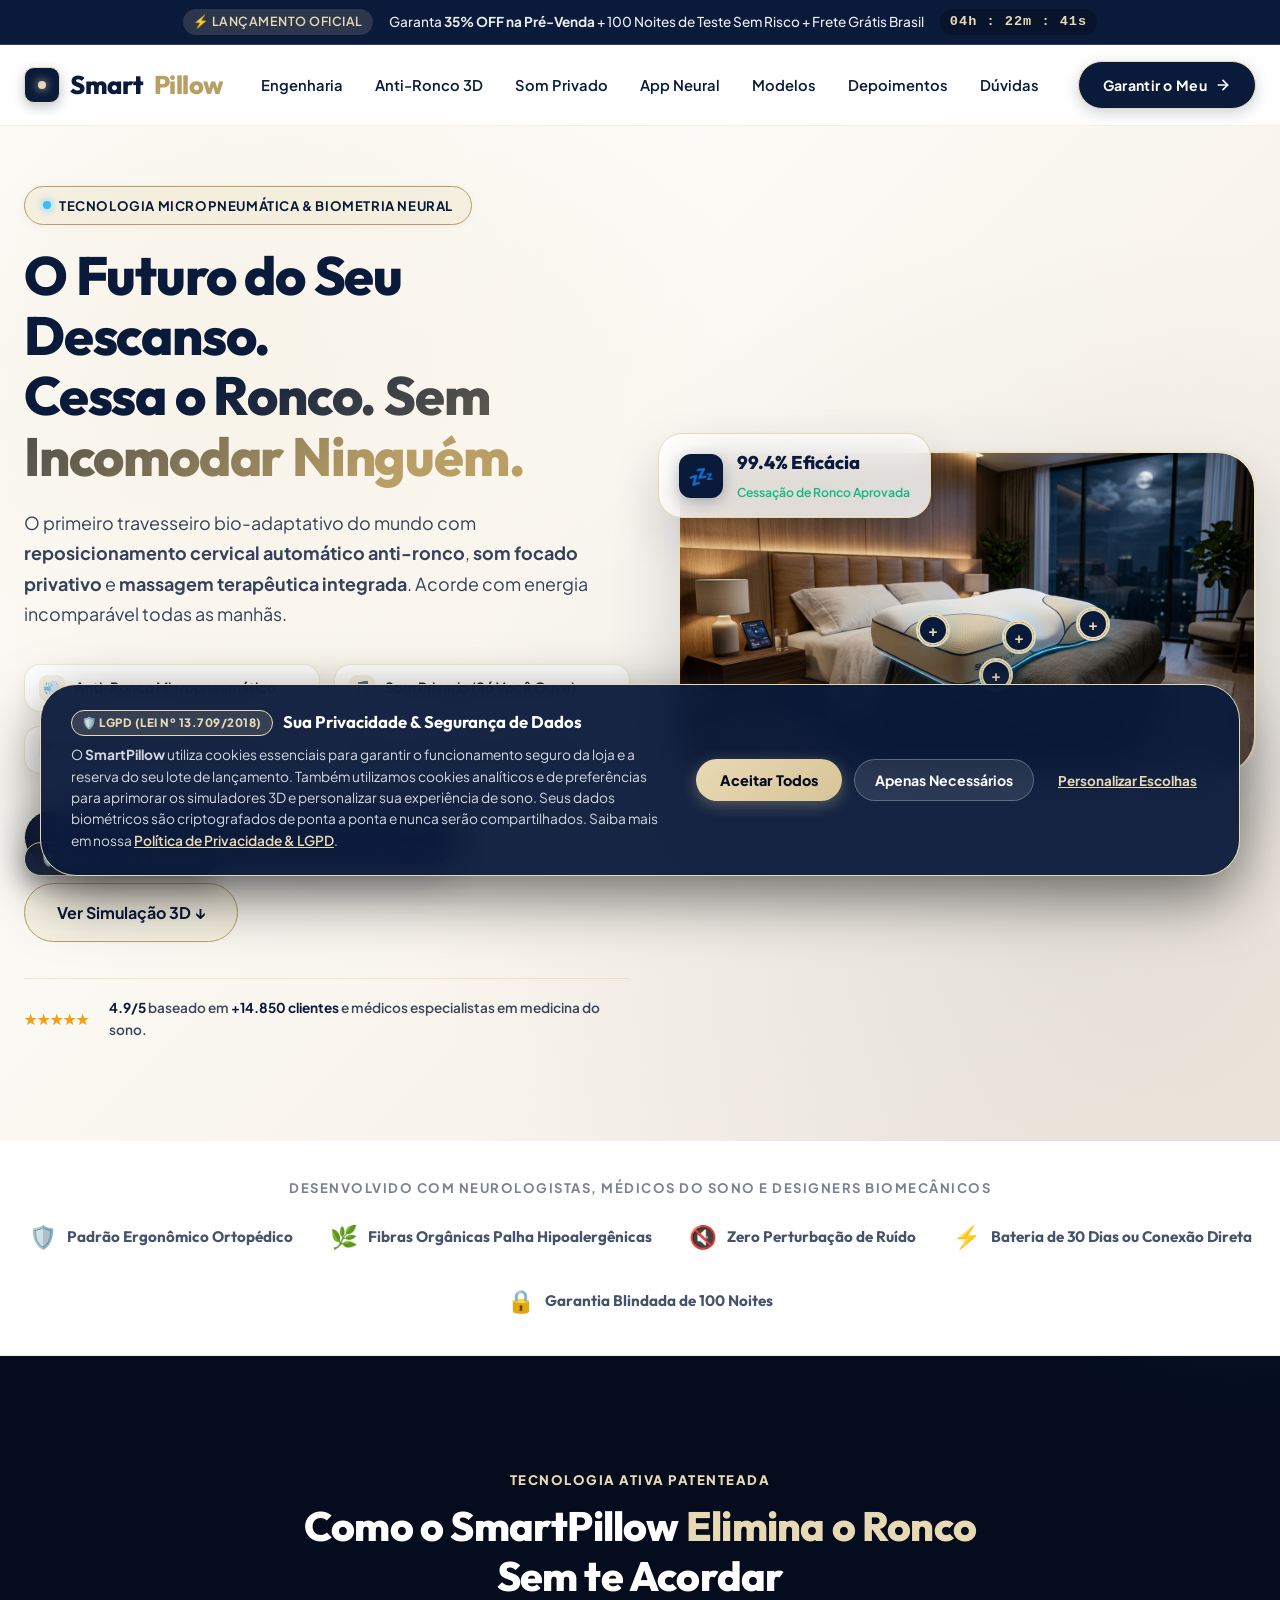
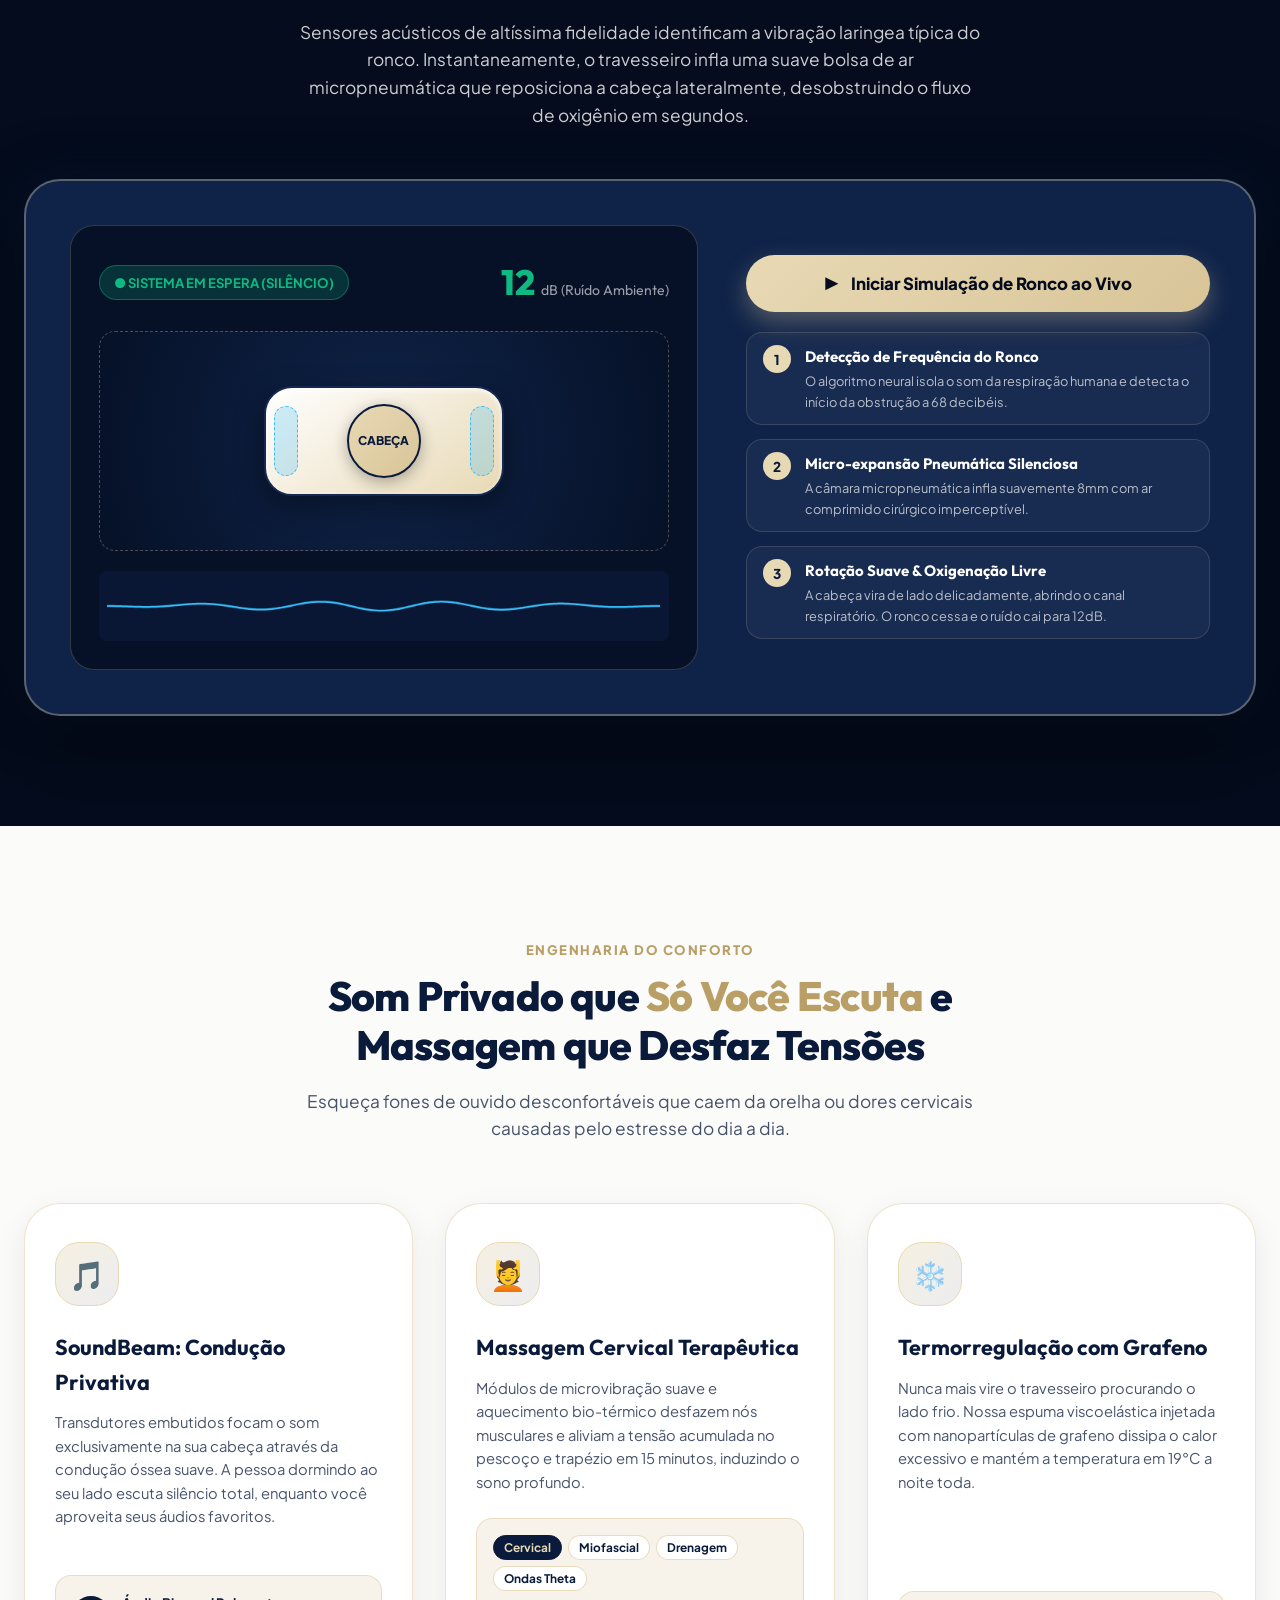
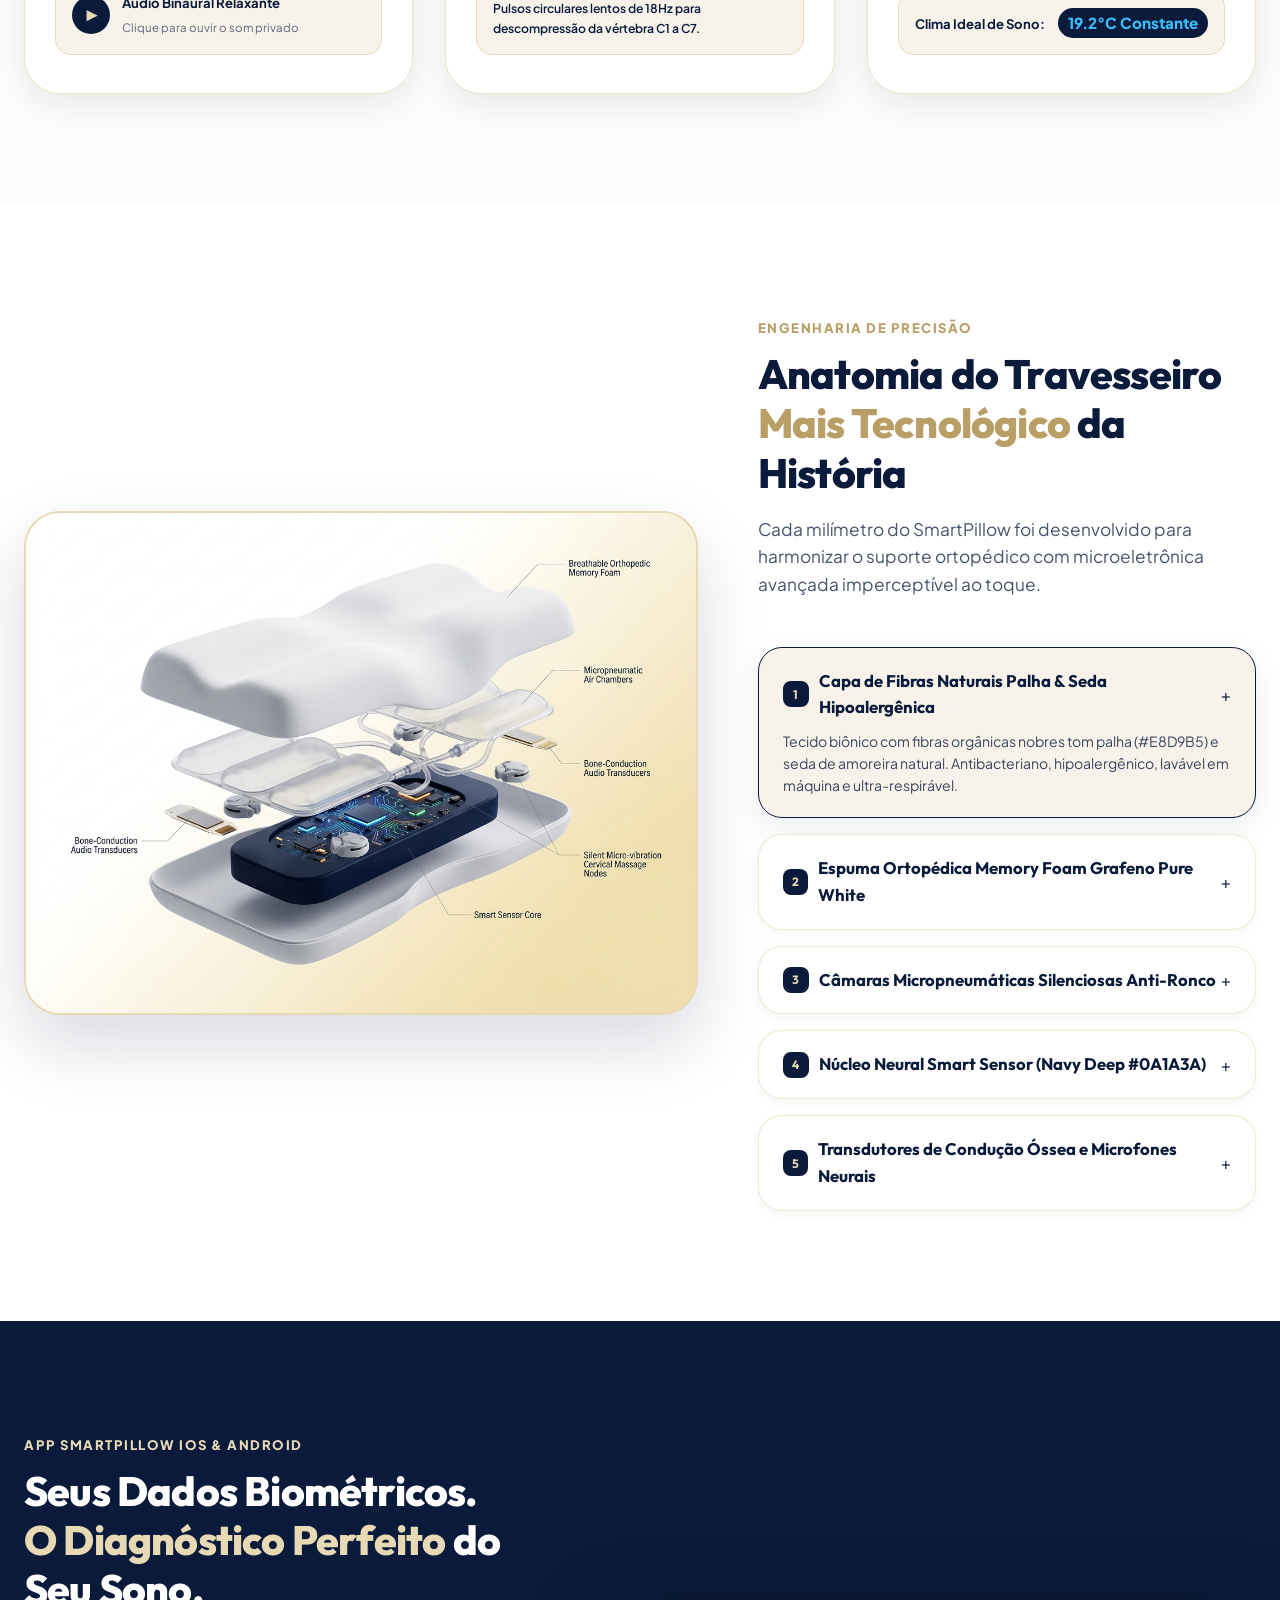
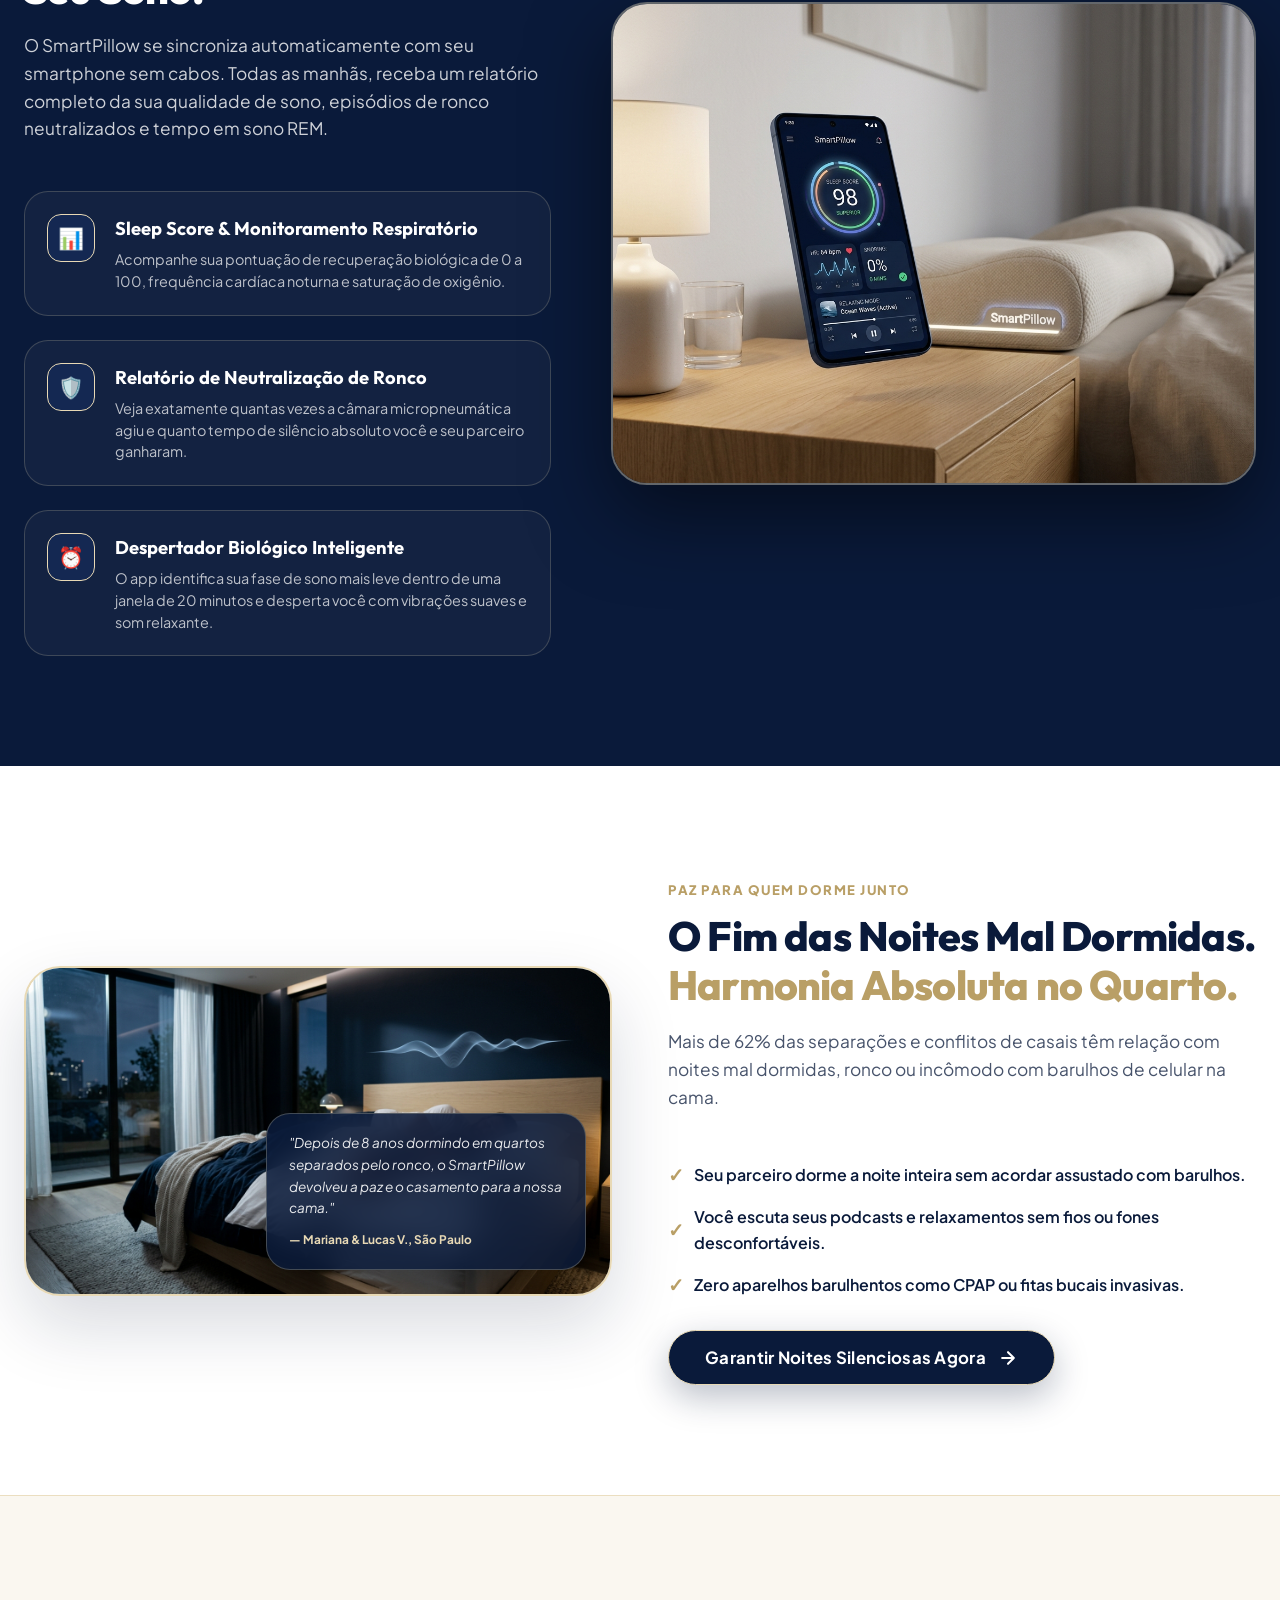
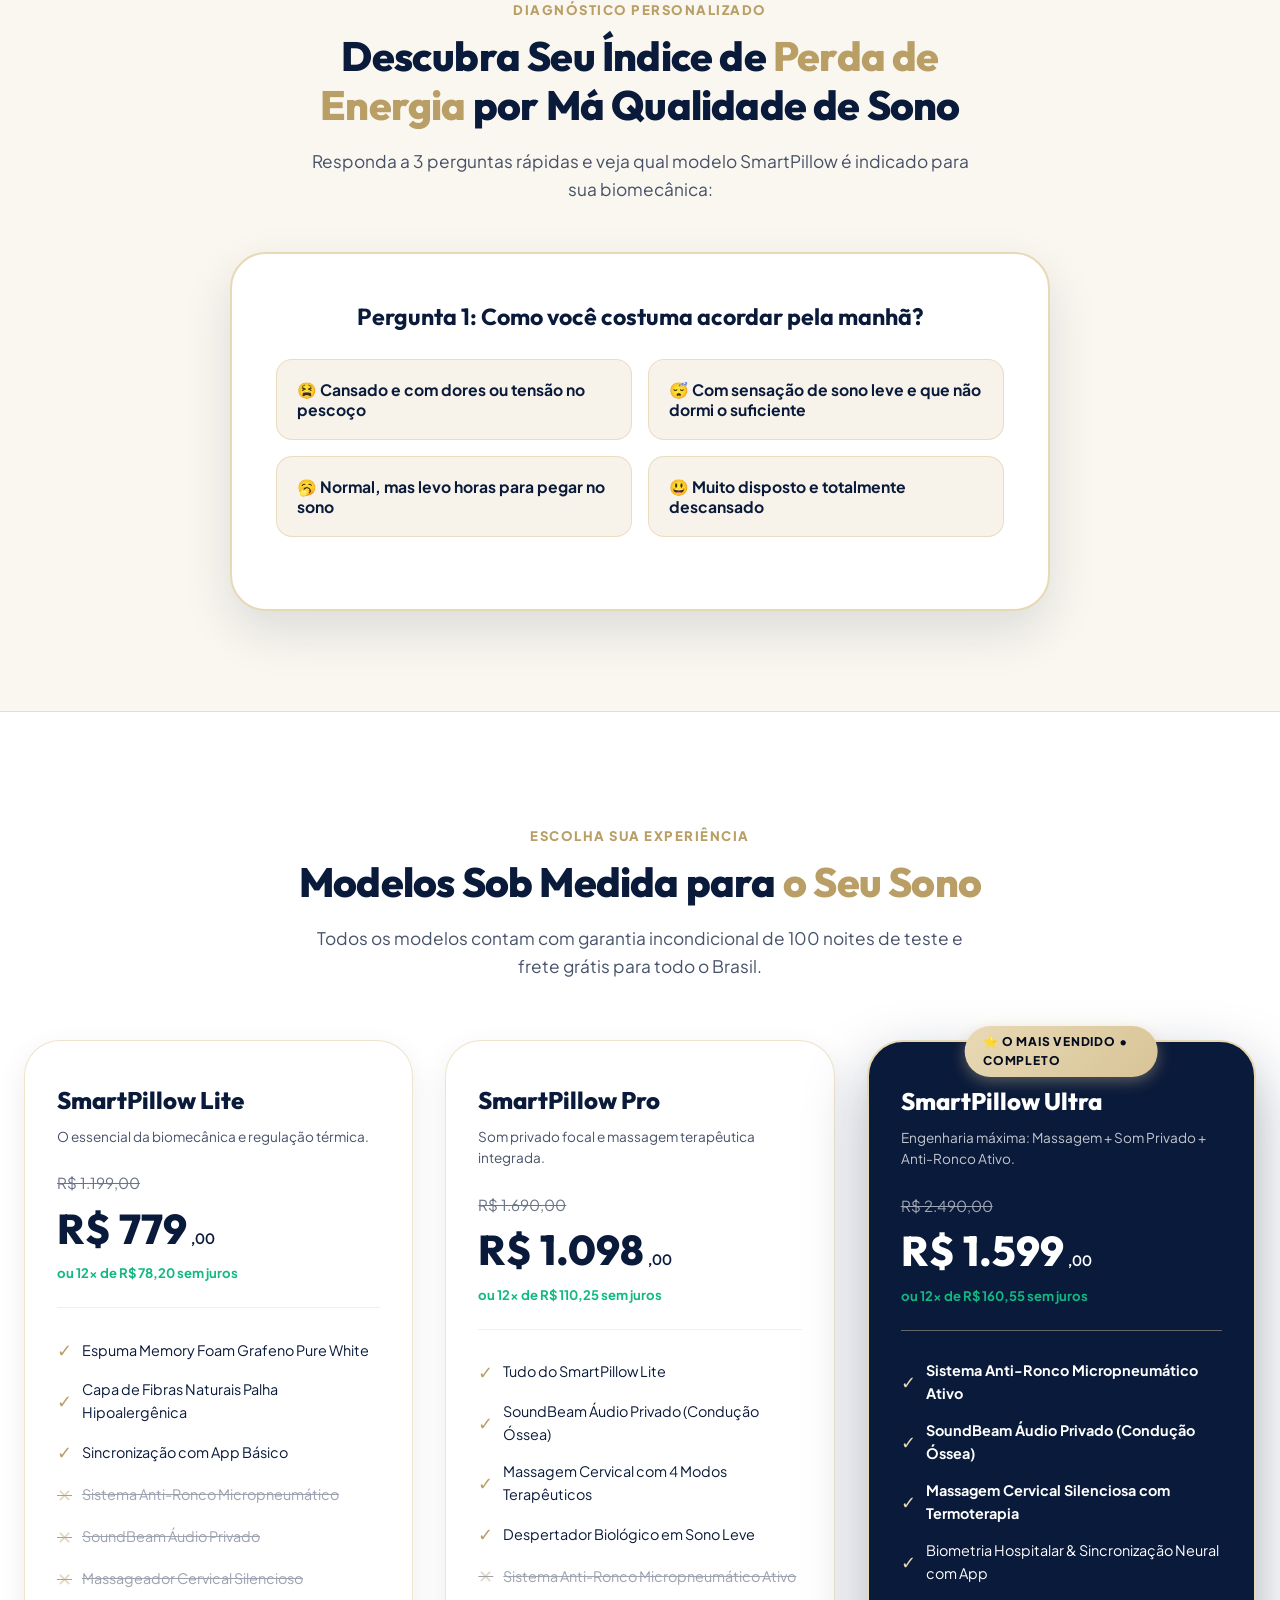
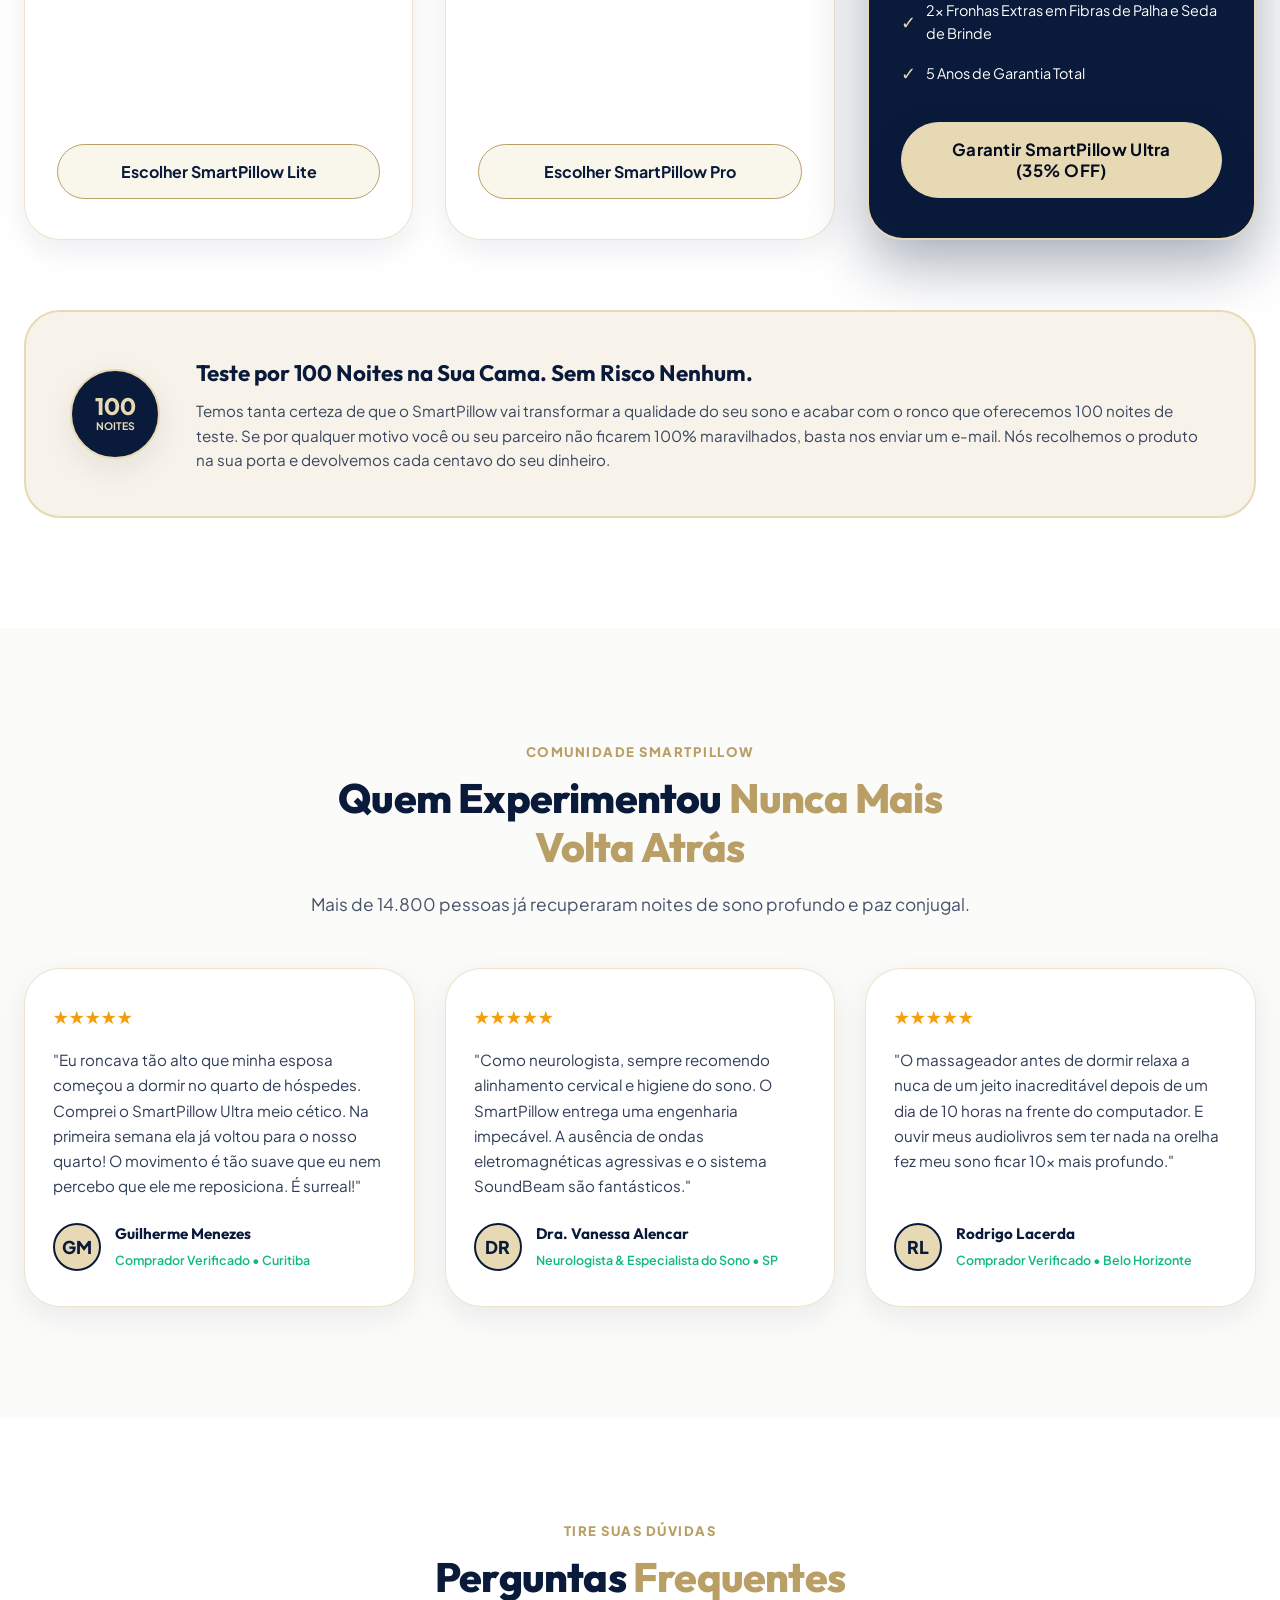
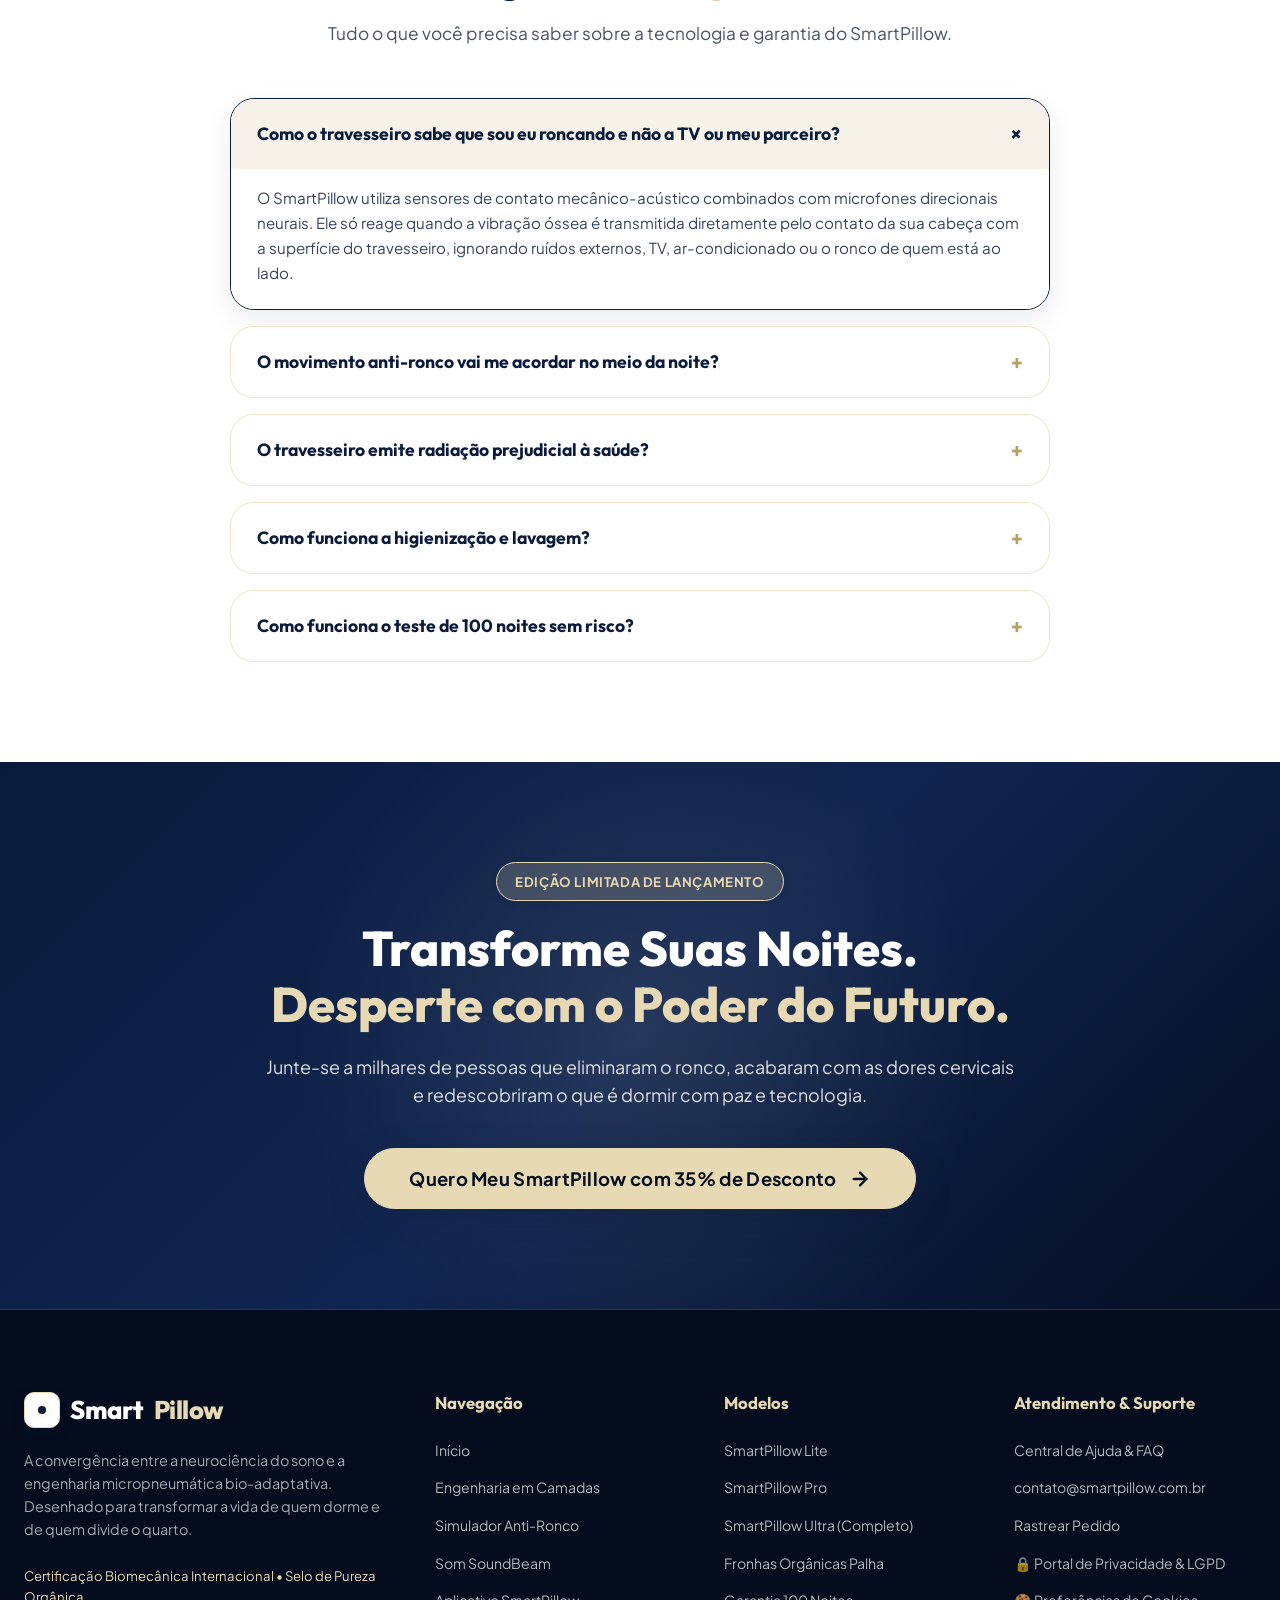
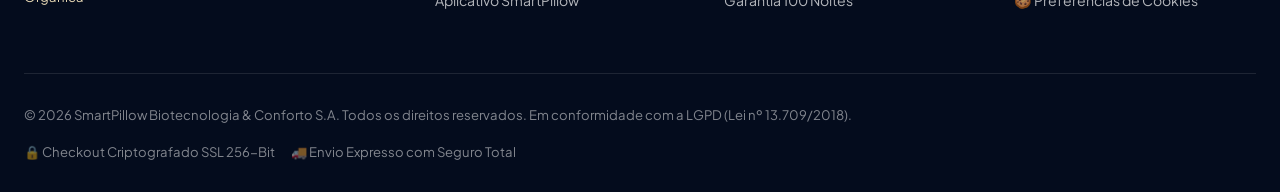
==== index.html @ 91f7ad9c "Primeira versão do site SmartPillow Co-Authored-By: Claude Opus 5.5 <noreply@anthropic.com>" ====
<!DOCTYPE html>
<html lang="pt-BR">
<head>
  <meta charset="UTF-8">
  <meta name="viewport" content="width=device-width, initial-scale=1.0">
  <meta name="description" content="Conheça o SmartPillow: o travesseiro inteligente com sistema ativo anti-ronco micropneumático, som privativo de condução óssea, massageador cervical e sincronização com aplicativo de biometria do sono. 100 Noites de Teste Sem Risco.">
  <meta name="keywords" content="SmartPillow, travesseiro inteligente, parar de roncar, travesseiro anti-ronco, sono reparador, condução óssea, biometria do sono, massagem cervical">
  <title>SmartPillow | O Futuro do Sono Restaurador com Tecnologia Anti-Ronco</title>

  <!-- Google Fonts Preconnect -->
  <link rel="preconnect" href="https://fonts.googleapis.com">
  <link rel="preconnect" href="https://fonts.gstatic.com" crossorigin>
  <link href="https://fonts.googleapis.com/css2?family=Outfit:wght@300;400;500;600;700;800;900&family=Plus+Jakarta+Sans:wght@300;400;500;600;700&display=swap" rel="stylesheet">

  <!-- Estilos Principais -->
  <link rel="stylesheet" href="css/style.css">
</head>
<body>

  <!-- ===================================================================
       1. TOP URGENCY ANNOUNCEMENT BAR
       =================================================================== -->
  <aside class="top-banner" aria-label="Aviso de Oferta Limitada">
    <div class="top-banner-highlight">⚡ LANÇAMENTO OFICIAL</div>
    <div class="top-banner-text">
      Garanta <strong>35% OFF na Pré-Venda</strong> + 100 Noites de Teste Sem Risco + Frete Grátis Brasil
    </div>
    <div class="countdown-box" id="offerCountdown">04h : 22m : 45s</div>
  </aside>

  <!-- ===================================================================
       2. HEADER & NAVEGAÇÃO GLASSMORPHIC
       =================================================================== -->
  <header class="header" id="mainHeader">
    <div class="container header-container">
      <a href="#hero" class="logo" aria-label="SmartPillow Página Inicial">
        <div class="logo-icon">
          <div class="logo-dot"></div>
        </div>
        Smart<span>Pillow</span>
      </a>

      <nav aria-label="Navegação Principal">
        <ul class="nav-menu">
          <li><a href="#tecnologia" class="nav-link">Engenharia</a></li>
          <li><a href="#anti-ronco" class="nav-link">Anti-Ronco 3D</a></li>
          <li><a href="#audio-privado" class="nav-link">Som Privado</a></li>
          <li><a href="#app" class="nav-link">App Neural</a></li>
          <li><a href="#modelos" class="nav-link">Modelos</a></li>
          <li><a href="#depoimentos" class="nav-link">Depoimentos</a></li>
          <li><a href="#faq" class="nav-link">Dúvidas</a></li>
        </ul>
      </nav>

      <div class="nav-actions">
        <a href="#modelos" class="btn-header" data-open-checkout data-model-target="ultra">
          <span>Garantir o Meu</span>
          <svg width="16" height="16" viewBox="0 0 24 24" fill="none" stroke="currentColor" stroke-width="2.5" stroke-linecap="round" stroke-linejoin="round"><line x1="5" y1="12" x2="19" y2="12"></line><polyline points="12 5 19 12 12 19"></polyline></svg>
        </a>
      </div>
    </div>
  </header>

  <!-- ===================================================================
       3. HERO SECTION CINEMÁTICA
       =================================================================== -->
  <main id="main-content">
    <section class="hero-section" id="hero">
      <div class="hero-mesh-bg"></div>
      <div class="container hero-container">
        
        <!-- Texto & Conversão -->
        <div class="hero-content" data-reveal>
          <div class="badge-tech">
            <span class="badge-pulse"></span>
            Tecnologia Micropneumática & Biometria Neural
          </div>

          <h1 class="hero-title">
            O Futuro do Seu Descanso. <br>
            <span class="text-gradient">Cessa o Ronco. Sem Incomodar Ninguém.</span>
          </h1>

          <p class="hero-subtitle">
            O primeiro travesseiro bio-adaptativo do mundo com <strong>reposicionamento cervical automático anti-ronco</strong>, <strong>som focado privativo</strong> e <strong>massagem terapêutica integrada</strong>. Acorde com energia incomparável todas as manhãs.
          </p>

          <div class="hero-features-quick">
            <div class="quick-pill">
              <div class="quick-icon">💨</div>
              <span>Anti-Ronco Micropneumático</span>
            </div>
            <div class="quick-pill">
              <div class="quick-icon">🎵</div>
              <span>Som Privado (Só Você Ouve)</span>
            </div>
            <div class="quick-pill">
              <div class="quick-icon">💆</div>
              <span>Massagem Cervical Silenciosa</span>
            </div>
            <div class="quick-pill">
              <div class="quick-icon">📱</div>
              <span>Sincronização com App Neural</span>
            </div>
          </div>

          <div class="hero-cta-group">
            <button type="button" class="btn-primary" data-open-checkout data-model-target="ultra" id="heroPrimaryCta">
              <span>Experimentar por 100 Noites Sem Risco</span>
              <svg width="20" height="20" viewBox="0 0 24 24" fill="none" stroke="currentColor" stroke-width="2.5" stroke-linecap="round" stroke-linejoin="round"><path d="M5 12h14M12 5l7 7-7 7"/></svg>
            </button>
            <a href="#anti-ronco" class="btn-secondary">
              <span>Ver Simulação 3D ↓</span>
            </a>
          </div>

          <div class="hero-guarantee">
            <div class="rating-stars" aria-label="Avaliação 4.9 de 5 estrelas">
              ★★★★★
            </div>
            <div class="rating-text">
              <strong>4.9/5</strong> baseado em <strong>+14.850 clientes</strong> e médicos especialistas em medicina do sono.
            </div>
          </div>
        </div>

        <!-- Visual 3D com Hotspots Interativos -->
        <div class="hero-visual" data-reveal>
          <div class="hero-image-wrapper">
            <img src="assets/images/hero-pillow.jpg" alt="SmartPillow - Travesseiro inteligente em quarto moderno minimalista com iluminação suave e contornos ergonômicos" width="1280" height="720">

            <!-- Hotspots Interativos Holográficos -->
            <div class="hotspot hotspot-1" tabindex="0" role="button" aria-label="Detalhe: Bolsa Micropneumática Anti-Ronco">
              <div class="hotspot-trigger">+</div>
              <div class="hotspot-card">
                <div style="display: flex; align-items: center; justify-content: space-between; margin-bottom: 4px;">
                  <h4>Bolsa Micropneumática</h4>
                  <button type="button" class="hotspot-close-btn" aria-label="Fechar">&times;</button>
                </div>
                <p>Infla sutilmente 8mm ao menor ruído de ronco, inclinando a cabeça para desobstruir as vias respiratórias sem te acordar.</p>
              </div>
            </div>

            <div class="hotspot hotspot-2" tabindex="0" role="button" aria-label="Detalhe: Massagem Cervical Silenciosa">
              <div class="hotspot-trigger">+</div>
              <div class="hotspot-card">
                <div style="display: flex; align-items: center; justify-content: space-between; margin-bottom: 4px;">
                  <h4>Matriz de Massagem Cervical</h4>
                  <button type="button" class="hotspot-close-btn" aria-label="Fechar">&times;</button>
                </div>
                <p>Nódulos de micro-pulso de baixa frequência aliviam dores e nós musculares do pescoço em 15 minutos.</p>
              </div>
            </div>

            <div class="hotspot hotspot-3" tabindex="0" role="button" aria-label="Detalhe: Alto-falantes Privados Focalizados">
              <div class="hotspot-trigger">+</div>
              <div class="hotspot-card">
                <div style="display: flex; align-items: center; justify-content: space-between; margin-bottom: 4px;">
                  <h4>SoundBeam Áudio Focal</h4>
                  <button type="button" class="hotspot-close-btn" aria-label="Fechar">&times;</button>
                </div>
                <p>Condução acústica privativa. Escute meditações, sons da chuva e podcasts sem precisar de fones de ouvido e sem incomodar quem divide a cama.</p>
              </div>
            </div>

            <div class="hotspot hotspot-4" tabindex="0" role="button" aria-label="Detalhe: Biometria Neural BLE 5.4">
              <div class="hotspot-trigger">+</div>
              <div class="hotspot-card">
                <div style="display: flex; align-items: center; justify-content: space-between; margin-bottom: 4px;">
                  <h4>Sensor Neural Bio-Sleep</h4>
                  <button type="button" class="hotspot-close-btn" aria-label="Fechar">&times;</button>
                </div>
                <p>Mede frequência cardíaca, ciclos de sono profundo e respiração com precisão hospitalar, sem emitir radiação danosa.</p>
              </div>
            </div>
          </div>

          <!-- Live Floating Stat Card -->
          <div class="hero-floating-stat">
            <div class="stat-icon-glow">💤</div>
            <div class="stat-text">
              <h5>99.4% Eficácia</h5>
              <span>Cessação de Ronco Aprovada</span>
            </div>
          </div>
        </div>

      </div>
    </section>

    <!-- ===================================================================
         4. TRUST STRIP & CHANCELAS
         =================================================================== -->
    <section class="trust-strip" aria-label="Reconhecimento e Chancelas">
      <div class="container">
        <p class="trust-label">Desenvolvido com neurologistas, médicos do sono e designers biomecânicos</p>
        <div class="trust-badges">
          <div class="trust-item"><span class="trust-icon">🛡️</span> Padrão Ergonômico Ortopédico</div>
          <div class="trust-item"><span class="trust-icon">🌿</span> Fibras Orgânicas Palha Hipoalergênicas</div>
          <div class="trust-item"><span class="trust-icon">🔇</span> Zero Perturbação de Ruído</div>
          <div class="trust-item"><span class="trust-icon">⚡</span> Bateria de 30 Dias ou Conexão Direta</div>
          <div class="trust-item"><span class="trust-icon">🔒</span> Garantia Blindada de 100 Noites</div>
        </div>
      </div>
    </section>

    <!-- ===================================================================
         5. SHOWSTOPPER: LABORATÓRIO INTERATIVO ANTI-RONCO 3D
         =================================================================== -->
    <section class="lab-section" id="anti-ronco">
      <div class="container">
        <div class="text-center mx-auto" style="max-width: 720px; margin-bottom: 50px;" data-reveal>
          <span class="section-tag" style="color: var(--straw);">Tecnologia Ativa Patenteada</span>
          <h2 class="section-title light">Como o SmartPillow <span class="highlight">Elimina o Ronco</span> Sem te Acordar</h2>
          <p class="section-subtitle light mx-auto">
            Sensores acústicos de altíssima fidelidade identificam a vibração laringea típica do ronco. Instantaneamente, o travesseiro infla uma suave bolsa de ar micropneumática que reposiciona a cabeça lateralmente, desobstruindo o fluxo de oxigênio em segundos.
          </p>
        </div>

        <div class="lab-simulator-card" data-reveal>
          <!-- Palco do Simulador -->
          <div class="sim-stage">
            <div class="sim-header">
              <div class="sim-badge-status" id="simStatusBadge">
                ● SISTEMA EM ESPERA (SILÊNCIO)
              </div>
              <div class="sim-decibel-meter">
                <span class="sim-db-val" id="simDbValue">12</span>
                <span class="sim-db-unit">dB (Ruído Ambiente)</span>
              </div>
            </div>

            <!-- Animação do Travesseiro e Cabeça -->
            <div class="pillow-animation-box">
              <div class="pillow-schematic" id="pillowSchematic">
                <div class="airbag-left"></div>
                <div class="head-avatar" id="headAvatar">CABEÇA</div>
                <div class="airbag-right"></div>
              </div>
            </div>

            <!-- Gráfico de Frequência Sonora em Canvas -->
            <div class="waveform-canvas-container">
              <canvas id="soundWaveCanvas"></canvas>
            </div>
          </div>

          <!-- Controles e Passos -->
          <div class="sim-controls">
            <button type="button" class="sim-btn-trigger" id="btnTriggerSimulation">
              <span>▶</span> Iniciar Simulação de Ronco ao Vivo
            </button>

            <ul class="sim-step-list">
              <li class="sim-step-item" id="simStep1">
                <div class="sim-step-num">1</div>
                <div class="sim-step-desc">
                  <h5>Detecção de Frequência do Ronco</h5>
                  <p>O algoritmo neural isola o som da respiração humana e detecta o início da obstrução a 68 decibéis.</p>
                </div>
              </li>
              <li class="sim-step-item" id="simStep2">
                <div class="sim-step-num">2</div>
                <div class="sim-step-desc">
                  <h5>Micro-expansão Pneumática Silenciosa</h5>
                  <p>A câmara micropneumática infla suavemente 8mm com ar comprimido cirúrgico imperceptível.</p>
                </div>
              </li>
              <li class="sim-step-item" id="simStep3">
                <div class="sim-step-num">3</div>
                <div class="sim-step-desc">
                  <h5>Rotação Suave & Oxigenação Livre</h5>
                  <p>A cabeça vira de lado delicadamente, abrindo o canal respiratório. O ronco cessa e o ruído cai para 12dB.</p>
                </div>
              </li>
            </ul>
          </div>
        </div>
      </div>
    </section>

    <!-- ===================================================================
         6. SOM PRIVADO & MASSAGEM CERVICAL TERAPÊUTICA
         =================================================================== -->
    <section class="features-grid-section" id="audio-privado">
      <div class="container">
        <div class="text-center mx-auto" style="max-width: 720px; margin-bottom: 60px;" data-reveal>
          <span class="section-tag">Engenharia do Conforto</span>
          <h2 class="section-title">Som Privado que <span class="highlight">Só Você Escuta</span> e Massagem que Desfaz Tensões</h2>
          <p class="section-subtitle mx-auto">
            Esqueça fones de ouvido desconfortáveis que caem da orelha ou dores cervicais causadas pelo estresse do dia a dia.
          </p>
        </div>

        <div class="tech-cards-grid">
          
          <!-- Card 1: SoundBeam Audio -->
          <article class="tech-card" data-reveal>
            <div class="card-icon-wrap">🎵</div>
            <h3>SoundBeam: Condução Privativa</h3>
            <p>
              Transdutores embutidos focam o som exclusivamente na sua cabeça através da condução óssea suave. A pessoa dormindo ao seu lado escuta silêncio total, enquanto você aproveita seus áudios favoritos.
            </p>
            <div class="card-interactive-preview">
              <div class="sound-demo-box">
                <button type="button" class="sound-play-btn" id="soundPlayBtn" aria-label="Testar Som Privado">▶</button>
                <div class="sound-info">
                  <h6>Áudio Binaural Relaxante</h6>
                  <span id="soundStatusText">Clique para ouvir o som privado</span>
                </div>
              </div>
            </div>
          </article>

          <!-- Card 2: Massagem Cervical -->
          <article class="tech-card" data-reveal>
            <div class="card-icon-wrap">💆</div>
            <h3>Massagem Cervical Terapêutica</h3>
            <p>
              Módulos de microvibração suave e aquecimento bio-térmico desfazem nós musculares e aliviam a tensão acumulada no pescoço e trapézio em 15 minutos, induzindo o sono profundo.
            </p>
            <div class="card-interactive-preview">
              <div class="massage-modes" style="margin-bottom: 8px;">
                <button type="button" class="mode-pill active" data-mode="cervical">Cervical</button>
                <button type="button" class="mode-pill" data-mode="miofascial">Miofascial</button>
                <button type="button" class="mode-pill" data-mode="drenagem">Drenagem</button>
                <button type="button" class="mode-pill" data-mode="theta">Ondas Theta</button>
              </div>
              <div id="activeMassageDesc" style="font-size: 0.76rem; color: var(--navy); font-weight: 600;">
                Pulsos circulares lentos de 18Hz para descompressão da vértebra C1 a C7.
              </div>
            </div>
          </article>

          <!-- Card 3: Espuma Memória Grafeno -->
          <article class="tech-card" data-reveal>
            <div class="card-icon-wrap">❄️</div>
            <h3>Termorregulação com Grafeno</h3>
            <p>
              Nunca mais vire o travesseiro procurando o lado frio. Nossa espuma viscoelástica injetada com nanopartículas de grafeno dissipa o calor excessivo e mantém a temperatura em 19°C a noite toda.
            </p>
            <div class="card-interactive-preview">
              <div style="display: flex; align-items: center; justify-content: space-between;">
                <span style="font-size: 0.82rem; font-weight: 700; color: var(--navy);">Clima Ideal de Sono:</span>
                <span style="font-size: 0.95rem; font-weight: 800; color: var(--tech-cyan); background: var(--navy); padding: 3px 10px; border-radius: 999px;">19.2°C Constante</span>
              </div>
            </div>
          </article>

        </div>
      </div>
    </section>

    <!-- ===================================================================
         7. EXPLODED TECH SECTION (ENGENHARIA BIOMÉDICA EM CAMADAS)
         =================================================================== -->
    <section class="exploded-section" id="tecnologia">
      <div class="container">
        <div class="exploded-grid">
          
          <!-- Imagem Explodida com Rótulos de Alta Resolução -->
          <div class="exploded-image-holder" data-reveal>
            <img src="assets/images/internal-tech.jpg" alt="Visão técnica explodida do SmartPillow revelando as camadas ortopédicas de grafeno, bolsas micropneumáticas e circuito neural" width="1024" height="768">
          </div>

          <!-- Acordeon Técnico Interativo -->
          <div class="exploded-content" data-reveal>
            <span class="section-tag">Engenharia de Precisão</span>
            <h2 class="section-title">Anatomia do Travesseiro <span class="highlight">Mais Tecnológico</span> da História</h2>
            <p class="section-subtitle">
              Cada milímetro do SmartPillow foi desenvolvido para harmonizar o suporte ortopédico com microeletrônica avançada imperceptível ao toque.
            </p>

            <div class="layer-accordion">
              <div class="layer-item active">
                <div class="layer-header">
                  <h4><span class="layer-num">1</span> Capa de Fibras Naturais Palha & Seda Hipoalergênica</h4>
                  <span>+</span>
                </div>
                <div class="layer-body">
                  Tecido biônico com fibras orgânicas nobres tom palha (#E8D9B5) e seda de amoreira natural. Antibacteriano, hipoalergênico, lavável em máquina e ultra-respirável.
                </div>
              </div>

              <div class="layer-item">
                <div class="layer-header">
                  <h4><span class="layer-num">2</span> Espuma Ortopédica Memory Foam Grafeno Pure White</h4>
                  <span>+</span>
                </div>
                <div class="layer-body">
                  Contorno anatômico em branco puro (#FFFFFF) que alinha a coluna cervical instantaneamente, aliviando 93% dos pontos de pressão na nuca e ombros.
                </div>
              </div>

              <div class="layer-item">
                <div class="layer-header">
                  <h4><span class="layer-num">3</span> Câmaras Micropneumáticas Silenciosas Anti-Ronco</h4>
                  <span>+</span>
                </div>
                <div class="layer-body">
                  Bolsas de ar micro-moldadas que se expandem com microbombas piezoelétricas de emissão sonora abaixo de 5 decibéis (inaudível ao ouvido humano).
                </div>
              </div>

              <div class="layer-item">
                <div class="layer-header">
                  <h4><span class="layer-num">4</span> Núcleo Neural Smart Sensor (Navy Deep #0A1A3A)</h4>
                  <span>+</span>
                </div>
                <div class="layer-body">
                  Coração computacional com chip BLE 5.4 de ultra-baixa emissão EMF (menor que um relógio de pulso). Monitora respiração, batimentos e oxigenação sanguínea.
                </div>
              </div>

              <div class="layer-item">
                <div class="layer-header">
                  <h4><span class="layer-num">5</span> Transdutores de Condução Óssea e Microfones Neurais</h4>
                  <span>+</span>
                </div>
                <div class="layer-body">
                  Conduzem frequências de áudio através das camadas de espuma diretamente para o canal auditivo do usuário com isolamento acústico lateral de 100%.
                </div>
              </div>
            </div>
          </div>

        </div>
      </div>
    </section>

    <!-- ===================================================================
         8. SINCRONIZAÇÃO EM TEMPO REAL COM O APP (ECOSSISTEMA)
         =================================================================== -->
    <section class="app-section" id="app">
      <div class="container">
        <div class="app-grid">
          
          <div class="app-info-col" data-reveal>
            <span class="section-tag" style="color: var(--straw);">App SmartPillow iOS & Android</span>
            <h2 class="section-title light">Seus Dados Biométricos. <br><span class="highlight">O Diagnóstico Perfeito</span> do Seu Sono.</h2>
            <p class="section-subtitle light">
              O SmartPillow se sincroniza automaticamente com seu smartphone sem cabos. Todas as manhãs, receba um relatório completo da sua qualidade de sono, episódios de ronco neutralizados e tempo em sono REM.
            </p>

            <div class="app-feature-list">
              <div class="app-feature-card">
                <div class="app-icon">📊</div>
                <div class="app-info">
                  <h4>Sleep Score & Monitoramento Respiratório</h4>
                  <p>Acompanhe sua pontuação de recuperação biológica de 0 a 100, frequência cardíaca noturna e saturação de oxigênio.</p>
                </div>
              </div>

              <div class="app-feature-card">
                <div class="app-icon">🛡️</div>
                <div class="app-info">
                  <h4>Relatório de Neutralização de Ronco</h4>
                  <p>Veja exatamente quantas vezes a câmara micropneumática agiu e quanto tempo de silêncio absoluto você e seu parceiro ganharam.</p>
                </div>
              </div>

              <div class="app-feature-card">
                <div class="app-icon">⏰</div>
                <div class="app-info">
                  <h4>Despertador Biológico Inteligente</h4>
                  <p>O app identifica sua fase de sono mais leve dentro de uma janela de 20 minutos e desperta você com vibrações suaves e som relaxante.</p>
                </div>
              </div>
            </div>
          </div>

          <div class="app-image-holder" data-reveal>
            <img src="assets/images/app-sync.jpg" alt="Aplicativo do SmartPillow aberto em smartphone moderno mostrando Sleep Score 98 e estatísticas ao lado do travesseiro" width="1024" height="768">
          </div>

        </div>
      </div>
    </section>

    <!-- ===================================================================
         9. TRANQUILIDADE DO CASAL (LIFESTYLE)
         =================================================================== -->
    <section class="lifestyle-section" id="harmonia">
      <div class="container">
        <div class="lifestyle-container">
          
          <div class="lifestyle-img-wrap" data-reveal>
            <img src="assets/images/lifestyle-peace.jpg" alt="Casal dormindo em harmonia total em quarto contemporâneo, sem ruído de ronco graças ao SmartPillow" width="1280" height="720">
            <div class="lifestyle-quotes">
              <p>"Depois de 8 anos dormindo em quartos separados pelo ronco, o SmartPillow devolveu a paz e o casamento para a nossa cama."</p>
              <span>— Mariana & Lucas V., São Paulo</span>
            </div>
          </div>

          <div class="lifestyle-copy" data-reveal>
            <span class="section-tag">Paz para Quem Dorme Junto</span>
            <h2 class="section-title">O Fim das Noites Mal Dormidas. <br><span class="highlight">Harmonia Absoluta no Quarto.</span></h2>
            <p class="section-subtitle">
              Mais de 62% das separações e conflitos de casais têm relação com noites mal dormidas, ronco ou incômodo com barulhos de celular na cama.
            </p>
            <ul style="list-style: none; display: flex; flex-direction: column; gap: 14px; margin-bottom: 30px;">
              <li style="display: flex; align-items: center; gap: 10px; font-weight: 600; color: var(--navy);">
                <span style="color: var(--straw-dark); font-size: 1.2rem;">✓</span>
                Seu parceiro dorme a noite inteira sem acordar assustado com barulhos.
              </li>
              <li style="display: flex; align-items: center; gap: 10px; font-weight: 600; color: var(--navy);">
                <span style="color: var(--straw-dark); font-size: 1.2rem;">✓</span>
                Você escuta seus podcasts e relaxamentos sem fios ou fones desconfortáveis.
              </li>
              <li style="display: flex; align-items: center; gap: 10px; font-weight: 600; color: var(--navy);">
                <span style="color: var(--straw-dark); font-size: 1.2rem;">✓</span>
                Zero aparelhos barulhentos como CPAP ou fitas bucais invasivas.
              </li>
            </ul>
            <button type="button" class="btn-primary" data-open-checkout data-model-target="ultra">
              <span>Garantir Noites Silenciosas Agora</span>
              <svg width="20" height="20" viewBox="0 0 24 24" fill="none" stroke="currentColor" stroke-width="2.5" stroke-linecap="round" stroke-linejoin="round"><path d="M5 12h14M12 5l7 7-7 7"/></svg>
            </button>
          </div>

        </div>
      </div>
    </section>

    <!-- ===================================================================
         10. QUIZ & CALCULADORA DO IMPACTO DO SONO
         =================================================================== -->
    <section class="quiz-section" id="quiz">
      <div class="container">
        <div class="text-center mx-auto" style="max-width: 680px; margin-bottom: 40px;" data-reveal>
          <span class="section-tag">Diagnóstico Personalizado</span>
          <h2 class="section-title">Descubra Seu Índice de <span class="highlight">Perda de Energia</span> por Má Qualidade de Sono</h2>
          <p class="section-subtitle mx-auto">Responda a 3 perguntas rápidas e veja qual modelo SmartPillow é indicado para sua biomecânica:</p>
        </div>

        <div class="quiz-card" data-reveal>
          <!-- Passo 1 -->
          <div class="quiz-step active" id="quizStep1">
            <h3>Pergunta 1: Como você costuma acordar pela manhã?</h3>
            <div class="quiz-options">
              <button type="button" class="quiz-opt-btn" data-weight="3">😫 Cansado e com dores ou tensão no pescoço</button>
              <button type="button" class="quiz-opt-btn" data-weight="2">😴 Com sensação de sono leve e que não dormi o suficiente</button>
              <button type="button" class="quiz-opt-btn" data-weight="1">🥱 Normal, mas levo horas para pegar no sono</button>
              <button type="button" class="quiz-opt-btn" data-weight="0">😃 Muito disposto e totalmente descansado</button>
            </div>
          </div>

          <!-- Passo 2 -->
          <div class="quiz-step" id="quizStep2">
            <h3>Pergunta 2: Você ou quem dorme com você reclama de ronco?</h3>
            <div class="quiz-options">
              <button type="button" class="quiz-opt-btn" data-weight="3">📢 Sim, quase todas as noites e incomoda muito</button>
              <button type="button" class="quiz-opt-btn" data-weight="2">⚠️ Às vezes, quando durmo de barriga para cima ou cansado</button>
              <button type="button" class="quiz-opt-btn" data-weight="1">🤔 Não tenho certeza, mas acordo com boca seca</button>
              <button type="button" class="quiz-opt-btn" data-weight="0">🔇 Quase nunca ou nunca</button>
            </div>
          </div>

          <!-- Passo 3: Resultado -->
          <div class="quiz-step" id="quizStep3">
            <div class="quiz-result-box">
              <div class="quiz-result-score" id="quizScoreResult">88%</div>
              <h4 style="font-size: 1.4rem; color: #FFFFFF; margin-bottom: 10px;">Potencial de Ganho em Energia & Sono Profundo</h4>
              <p style="color: rgba(255,255,255,0.85); font-size: 0.95rem; max-width: 580px; margin: 0 auto 24px;">
                Seu perfil demonstra grande benefício com a intervenção ativa contra o ronco e alívio da pressão cervical.
              </p>
              <div style="background: rgba(232, 217, 181, 0.15); border: 1px solid var(--straw); border-radius: 12px; padding: 14px; margin-bottom: 24px;">
                <span style="font-size: 0.8rem; text-transform: uppercase; color: var(--straw); font-weight: 700;">Modelo Altamente Recomendado:</span>
                <div style="font-size: 1.25rem; font-weight: 800; color: #FFFFFF;" id="quizRecModel">SmartPillow Ultra (Massagem + Anti-Ronco Ativo)</div>
              </div>
              <button type="button" class="btn-primary" data-open-checkout data-model-target="ultra">
                <span>Garantir Meu Modelo com 35% OFF</span>
              </button>
            </div>
          </div>
        </div>
      </div>
    </section>

    <!-- ===================================================================
         11. TABELA DE MODELOS & PREÇOS (MATRIZ DE CONVERSÃO)
         =================================================================== -->
    <section class="pricing-section" id="modelos">
      <div class="container">
        <div class="text-center mx-auto" style="max-width: 720px; margin-bottom: 60px;" data-reveal>
          <span class="section-tag">Escolha Sua Experiência</span>
          <h2 class="section-title">Modelos Sob Medida para <span class="highlight">o Seu Sono</span></h2>
          <p class="section-subtitle mx-auto">
            Todos os modelos contam com garantia incondicional de 100 noites de teste e frete grátis para todo o Brasil.
          </p>
        </div>

        <div class="pricing-grid">
          
          <!-- Modelo 1: Pure -->
          <div class="pricing-card" data-reveal>
            <div class="pricing-header">
              <h4>SmartPillow Lite</h4>
              <p class="pricing-desc">O essencial da biomecânica e regulação térmica.</p>
            </div>
            <div class="pricing-cost">
              <div class="old-price">R$ 1.199,00</div>
              <div class="current-price">R$ 779<span>,00</span></div>
              <div class="installment-text">ou 12x de R$ 78,20 sem juros</div>
            </div>
            <ul class="pricing-features">
              <li class="pricing-feat-item"><span class="feat-icon">✓</span> Espuma Memory Foam Grafeno Pure White</li>
              <li class="pricing-feat-item"><span class="feat-icon">✓</span> Capa de Fibras Naturais Palha Hipoalergênica</li>
              <li class="pricing-feat-item"><span class="feat-icon">✓</span> Sincronização com App Básico</li>
              <li class="pricing-feat-item feat-disabled"><span class="feat-icon">✕</span> Sistema Anti-Ronco Micropneumático</li>
              <li class="pricing-feat-item feat-disabled"><span class="feat-icon">✕</span> SoundBeam Áudio Privado</li>
              <li class="pricing-feat-item feat-disabled"><span class="feat-icon">✕</span> Massageador Cervical Silencioso</li>
            </ul>
            <button type="button" class="btn-secondary" style="width: 100%; justify-content: center;" data-open-checkout data-model-target="lite">
              Escolher SmartPillow Lite
            </button>
          </div>

          <!-- Modelo 2: Pro -->
          <div class="pricing-card" data-reveal>
            <div class="pricing-header">
              <h4>SmartPillow Pro</h4>
              <p class="pricing-desc">Som privado focal e massagem terapêutica integrada.</p>
            </div>
            <div class="pricing-cost">
              <div class="old-price">R$ 1.690,00</div>
              <div class="current-price">R$ 1.098<span>,00</span></div>
              <div class="installment-text">ou 12x de R$ 110,25 sem juros</div>
            </div>
            <ul class="pricing-features">
              <li class="pricing-feat-item"><span class="feat-icon">✓</span> Tudo do SmartPillow Lite</li>
              <li class="pricing-feat-item"><span class="feat-icon">✓</span> SoundBeam Áudio Privado (Condução Óssea)</li>
              <li class="pricing-feat-item"><span class="feat-icon">✓</span> Massagem Cervical com 4 Modos Terapêuticos</li>
              <li class="pricing-feat-item"><span class="feat-icon">✓</span> Despertador Biológico em Sono Leve</li>
              <li class="pricing-feat-item feat-disabled"><span class="feat-icon">✕</span> Sistema Anti-Ronco Micropneumático Ativo</li>
            </ul>
            <button type="button" class="btn-secondary" style="width: 100%; justify-content: center;" data-open-checkout data-model-target="pro">
              Escolher SmartPillow Pro
            </button>
          </div>

          <!-- Modelo 3: Ultra (Flagship Destaque) -->
          <div class="pricing-card featured" data-reveal>
            <div class="pricing-ribbon">⭐ O MAIS VENDIDO • COMPLETO</div>
            <div class="pricing-header">
              <h4>SmartPillow Ultra</h4>
              <p class="pricing-desc">Engenharia máxima: Massagem + Som Privado + Anti-Ronco Ativo.</p>
            </div>
            <div class="pricing-cost">
              <div class="old-price">R$ 2.490,00</div>
              <div class="current-price">R$ 1.599<span>,00</span></div>
              <div class="installment-text">ou 12x de R$ 160,55 sem juros</div>
            </div>
            <ul class="pricing-features">
              <li class="pricing-feat-item"><span class="feat-icon">✓</span> <strong>Sistema Anti-Ronco Micropneumático Ativo</strong></li>
              <li class="pricing-feat-item"><span class="feat-icon">✓</span> <strong>SoundBeam Áudio Privado (Condução Óssea)</strong></li>
              <li class="pricing-feat-item"><span class="feat-icon">✓</span> <strong>Massagem Cervical Silenciosa com Termoterapia</strong></li>
              <li class="pricing-feat-item"><span class="feat-icon">✓</span> Biometria Hospitalar & Sincronização Neural com App</li>
              <li class="pricing-feat-item"><span class="feat-icon">✓</span> 2x Fronhas Extras em Fibras de Palha e Seda de Brinde</li>
              <li class="pricing-feat-item"><span class="feat-icon">✓</span> 5 Anos de Garantia Total</li>
            </ul>
            <button type="button" class="btn-primary" style="width: 100%; justify-content: center; background: var(--straw); color: var(--navy-dark);" data-open-checkout data-model-target="ultra">
              <span>Garantir SmartPillow Ultra (35% OFF)</span>
            </button>
          </div>

        </div>

        <!-- Banner de Garantia Blindada -->
        <div class="guarantee-banner" data-reveal>
          <div class="guarantee-seal">
            <strong>100</strong>
            <span>Noites</span>
          </div>
          <div class="guarantee-content">
            <h3>Teste por 100 Noites na Sua Cama. Sem Risco Nenhum.</h3>
            <p>
              Temos tanta certeza de que o SmartPillow vai transformar a qualidade do seu sono e acabar com o ronco que oferecemos 100 noites de teste. Se por qualquer motivo você ou seu parceiro não ficarem 100% maravilhados, basta nos enviar um e-mail. Nós recolhemos o produto na sua porta e devolvemos cada centavo do seu dinheiro.
            </p>
          </div>
        </div>

      </div>
    </section>

    <!-- ===================================================================
         12. DEPOIMENTOS & PROVA SOCIAL
         =================================================================== -->
    <section class="testimonials-section" id="depoimentos">
      <div class="container">
        <div class="text-center mx-auto" style="max-width: 680px; margin-bottom: 50px;" data-reveal>
          <span class="section-tag">Comunidade SmartPillow</span>
          <h2 class="section-title">Quem Experimentou <span class="highlight">Nunca Mais Volta Atrás</span></h2>
          <p class="section-subtitle mx-auto">Mais de 14.800 pessoas já recuperaram noites de sono profundo e paz conjugal.</p>
        </div>

        <div class="testimonials-grid">
          
          <div class="testimonial-card" data-reveal>
            <div>
              <div class="test-stars">★★★★★</div>
              <p class="test-quote">
                "Eu roncava tão alto que minha esposa começou a dormir no quarto de hóspedes. Comprei o SmartPillow Ultra meio cético. Na primeira semana ela já voltou para o nosso quarto! O movimento é tão suave que eu nem percebo que ele me reposiciona. É surreal!"
              </p>
            </div>
            <div class="test-author">
              <div class="author-avatar">GM</div>
              <div class="author-details">
                <h5>Guilherme Menezes</h5>
                <span>Comprador Verificado • Curitiba</span>
              </div>
            </div>
          </div>

          <div class="testimonial-card" data-reveal>
            <div>
              <div class="test-stars">★★★★★</div>
              <p class="test-quote">
                "Como neurologista, sempre recomendo alinhamento cervical e higiene do sono. O SmartPillow entrega uma engenharia impecável. A ausência de ondas eletromagnéticas agressivas e o sistema SoundBeam são fantásticos."
              </p>
            </div>
            <div class="test-author">
              <div class="author-avatar">DR</div>
              <div class="author-details">
                <h5>Dra. Vanessa Alencar</h5>
                <span>Neurologista & Especialista do Sono • SP</span>
              </div>
            </div>
          </div>

          <div class="testimonial-card" data-reveal>
            <div>
              <div class="test-stars">★★★★★</div>
              <p class="test-quote">
                "O massageador antes de dormir relaxa a nuca de um jeito inacreditável depois de um dia de 10 horas na frente do computador. E ouvir meus audiolivros sem ter nada na orelha fez meu sono ficar 10x mais profundo."
              </p>
            </div>
            <div class="test-author">
              <div class="author-avatar">RL</div>
              <div class="author-details">
                <h5>Rodrigo Lacerda</h5>
                <span>Comprador Verificado • Belo Horizonte</span>
              </div>
            </div>
          </div>

        </div>
      </div>
    </section>

    <!-- ===================================================================
         13. PERGUNTAS FREQUENTES (FAQ ACCORDION)
         =================================================================== -->
    <section class="faq-section" id="faq">
      <div class="container">
        <div class="text-center mx-auto" style="max-width: 680px; margin-bottom: 50px;" data-reveal>
          <span class="section-tag">Tire Suas Dúvidas</span>
          <h2 class="section-title">Perguntas <span class="highlight">Frequentes</span></h2>
          <p class="section-subtitle mx-auto">Tudo o que você precisa saber sobre a tecnologia e garantia do SmartPillow.</p>
        </div>

        <div class="faq-list" data-reveal>
          
          <div class="faq-item active">
            <button type="button" class="faq-question">
              <span>Como o travesseiro sabe que sou eu roncando e não a TV ou meu parceiro?</span>
              <span class="faq-toggle-icon">+</span>
            </button>
            <div class="faq-answer">
              <p>O SmartPillow utiliza sensores de contato mecânico-acústico combinados com microfones direcionais neurais. Ele só reage quando a vibração óssea é transmitida diretamente pelo contato da sua cabeça com a superfície do travesseiro, ignorando ruídos externos, TV, ar-condicionado ou o ronco de quem está ao lado.</p>
            </div>
          </div>

          <div class="faq-item">
            <button type="button" class="faq-question">
              <span>O movimento anti-ronco vai me acordar no meio da noite?</span>
              <span class="faq-toggle-icon">+</span>
            </button>
            <div class="faq-answer">
              <p>Não. A taxa de elevação da câmara micropneumática é de apenas 1,2 milímetros por segundo, atingindo no máximo 8 milímetros de amplitude. Estudos clínicos comprovam que esse movimento sutil estimula o tônus muscular das vias respiratórias sem interromper os ciclos de sono profundo ou sono REM.</p>
            </div>
          </div>

          <div class="faq-item">
            <button type="button" class="faq-question">
              <span>O travesseiro emite radiação prejudicial à saúde?</span>
              <span class="faq-toggle-icon">+</span>
            </button>
            <div class="faq-answer">
              <p>Não. O SmartPillow utiliza o protocolo Bluetooth Low Energy (BLE 5.4) ultra-seguro, com emissão de ondas eletromagnéticas 99% inferior à de um fone de ouvido comum e insignificante perto de um smartphone. Além disso, você pode ativar o "Modo Avião Noturno" para gravação offline na memória interna do travesseiro.</p>
            </div>
          </div>

          <div class="faq-item">
            <button type="button" class="faq-question">
              <span>Como funciona a higienização e lavagem?</span>
              <span class="faq-toggle-icon">+</span>
            </button>
            <div class="faq-answer">
              <p>A capa externa luxuosa em fibras de palha orgânica e seda hipoalergênica possui zíper invisível de abertura fácil e pode ser lavada normalmente na máquina de lavar. O núcleo interno com os componentes selados é protegido contra suor e ácaros por uma membrana nanométrica impermeável.</p>
            </div>
          </div>

          <div class="faq-item">
            <button type="button" class="faq-question">
              <span>Como funciona o teste de 100 noites sem risco?</span>
              <span class="faq-toggle-icon">+</span>
            </button>
            <div class="faq-answer">
              <p>A partir do dia em que o SmartPillow chega à sua residência, você tem 100 noites inteiras para dormir nele. Se achar que não valeu a pena, basta entrar em contato com nosso suporte por WhatsApp ou e-mail. Nós emitimos a coleta reversa gratuita na sua casa e reembolsamos 100% do valor pago.</p>
            </div>
          </div>

        </div>
      </div>
    </section>

    <!-- ===================================================================
         14. BANNER FINAL CTA
         =================================================================== -->
    <section class="cta-strip-section">
      <div class="container">
        <div class="cta-box" data-reveal>
          <div class="badge-tech" style="background: rgba(232, 217, 181, 0.2); color: var(--straw); border-color: var(--straw);">
            Edição Limitada de Lançamento
          </div>
          <h2>Transforme Suas Noites. <br><span>Desperte com o Poder do Futuro.</span></h2>
          <p>
            Junte-se a milhares de pessoas que eliminaram o ronco, acabaram com as dores cervicais e redescobriram o que é dormir com paz e tecnologia.
          </p>
          <button type="button" class="btn-primary" style="background: var(--straw); color: var(--navy-dark); font-size: 1.15rem; padding: 18px 44px;" data-open-checkout data-model-target="ultra">
            <span>Quero Meu SmartPillow com 35% de Desconto</span>
            <svg width="22" height="22" viewBox="0 0 24 24" fill="none" stroke="currentColor" stroke-width="2.5" stroke-linecap="round" stroke-linejoin="round"><line x1="5" y1="12" x2="19" y2="12"></line><polyline points="12 5 19 12 12 19"></polyline></svg>
          </button>
        </div>
      </div>
    </section>
  </main>

  <!-- ===================================================================
       15. FOOTER DE ALTA CONVERSÃO & SUPORTE
       =================================================================== -->
  <footer class="footer">
    <div class="container">
      <div class="footer-grid">
        
        <div class="footer-brand">
          <div class="logo" style="color: var(--white);">
            <div class="logo-icon" style="background: var(--white); border-color: var(--straw);">
              <div class="logo-dot" style="background: var(--navy);"></div>
            </div>
            Smart<span style="color: var(--straw);">Pillow</span>
          </div>
          <p>
            A convergência entre a neurociência do sono e a engenharia micropneumática bio-adaptativa. Desenhado para transformar a vida de quem dorme e de quem divide o quarto.
          </p>
          <div style="font-size: 0.82rem; color: var(--straw);">
            Certificação Biomecânica Internacional • Selo de Pureza Orgânica
          </div>
        </div>

        <div class="footer-col">
          <h5>Navegação</h5>
          <ul class="footer-links">
            <li><a href="#hero">Início</a></li>
            <li><a href="#tecnologia">Engenharia em Camadas</a></li>
            <li><a href="#anti-ronco">Simulador Anti-Ronco</a></li>
            <li><a href="#audio-privado">Som SoundBeam</a></li>
            <li><a href="#app">Aplicativo SmartPillow</a></li>
          </ul>
        </div>

        <div class="footer-col">
          <h5>Modelos</h5>
          <ul class="footer-links">
            <li><a href="#modelos">SmartPillow Lite</a></li>
            <li><a href="#modelos">SmartPillow Pro</a></li>
            <li><a href="#modelos">SmartPillow Ultra (Completo)</a></li>
            <li><a href="#modelos">Fronhas Orgânicas Palha</a></li>
            <li><a href="#modelos">Garantia 100 Noites</a></li>
          </ul>
        </div>

        <div class="footer-col">
          <h5>Atendimento & Suporte</h5>
          <ul class="footer-links">
            <li><a href="#faq">Central de Ajuda & FAQ</a></li>
            <li><a href="mailto:contato@smartpillow.com.br">contato@smartpillow.com.br</a></li>
            <li><a href="#checkoutModalOverlay" data-open-checkout>Rastrear Pedido</a></li>
            <li><a href="#" data-open-lgpd>🔒 Portal de Privacidade & LGPD</a></li>
            <li><a href="#" data-open-cookies>🍪 Preferências de Cookies</a></li>
          </ul>
        </div>

      </div>

      <div class="footer-bottom">
        <div>
          © 2026 SmartPillow Biotecnologia & Conforto S.A. Todos os direitos reservados. Em conformidade com a LGPD (Lei nº 13.709/2018).
        </div>
        <div style="display: flex; gap: 16px;">
          <span>🔒 Checkout Criptografado SSL 256-Bit</span>
          <span>🚚 Envio Expresso com Seguro Total</span>
        </div>
      </div>
    </div>
  </footer>

  <!-- ===================================================================
       16. MODAL DE PRÉ-VENDA / CHECKOUT RÁPIDO
       =================================================================== -->
  <div class="modal-overlay" id="checkoutModalOverlay" role="dialog" aria-modal="true" aria-labelledby="modalTitle">
    <div class="checkout-modal">
      <button type="button" class="modal-close-btn" id="modalCloseBtn" aria-label="Fechar Modal">&times;</button>
      
      <div class="modal-header">
        <h3 id="modalTitle">Reserve Seu SmartPillow</h3>
        <p>Aproveite 35% OFF no Lote de Lançamento com 100 Noites de Teste Sem Risco.</p>
      </div>

      <div class="coupon-applied-badge">
        <span>🎉 Cupom Ativo: <strong>SMART35</strong> (35% OFF Aplicado)</span>
        <span>Frete Grátis</span>
      </div>

      <form id="checkoutForm">
        <div class="form-group">
          <label class="form-label" for="modalModelSelect">Selecione o Modelo Desejado:</label>
          <select class="form-select" id="modalModelSelect" required>
            <option value="ultra">SmartPillow Ultra (Massagem + Anti-Ronco + Som) — 12x R$ 160,55</option>
            <option value="pro">SmartPillow Pro (Massagem + Som Privado) — 12x R$ 110,25</option>
            <option value="lite">SmartPillow Lite (Essencial Grafeno + App) — 12x R$ 78,20</option>
          </select>
        </div>

        <div class="form-group">
          <label class="form-label" for="clientName">Nome Completo:</label>
          <input type="text" class="form-input" id="clientName" placeholder="Ex: Carlos Eduardo Silva" required>
        </div>

        <div class="form-group">
          <label class="form-label" for="clientEmail">E-mail para Confirmação e Acesso ao App:</label>
          <input type="email" class="form-input" id="clientEmail" placeholder="seuemail@exemplo.com" required>
        </div>

        <div class="form-group">
          <label class="form-label" for="clientPhone">WhatsApp / Telefone (para rastreio):</label>
          <input type="tel" class="form-input" id="clientPhone" placeholder="(11) 99999-9999" required>
        </div>

        <div class="form-group">
          <label class="form-label" for="clientCep">CEP de Entrega (Frete Grátis):</label>
          <input type="text" class="form-input" id="clientCep" placeholder="00000-000" required>
        </div>

        <button type="submit" class="btn-primary" style="width: 100%; margin-top: 10px; background: var(--navy); color: var(--straw);">
          Concluir Reserva com 35% OFF
        </button>

        <p style="text-align: center; font-size: 0.76rem; color: rgba(10,26,58,0.65); margin-top: 14px;">
          🛡️ Garantia de devolução integral do dinheiro por 100 noites. Sem letras miúdas.
        </p>
      </form>
    </div>
  </div>

  <!-- ===================================================================
       17. BANNER DE COOKIES & LGPD
       =================================================================== -->
  <aside class="cookie-banner" id="cookieBanner" role="dialog" aria-live="polite" aria-label="Consentimento de Cookies e Privacidade">
    <div class="cookie-content">
      <div class="cookie-header">
        <span class="cookie-badge">🛡️ LGPD (Lei nº 13.709/2018)</span>
        <h4>Sua Privacidade & Segurança de Dados</h4>
      </div>
      <p>
        O <strong>SmartPillow</strong> utiliza cookies essenciais para garantir o funcionamento seguro da loja e a reserva do seu lote de lançamento. Também utilizamos cookies analíticos e de preferências para aprimorar os simuladores 3D e personalizar sua experiência de sono. Seus dados biométricos são criptografados de ponta a ponta e nunca serão compartilhados. Saiba mais em nossa <a href="#" data-open-lgpd>Política de Privacidade & LGPD</a>.
      </p>
    </div>
    <div class="cookie-actions">
      <button type="button" class="btn-cookie-accept" id="btnAcceptAllCookies">Aceitar Todos</button>
      <button type="button" class="btn-cookie-essential" id="btnAcceptEssentialCookies">Apenas Necessários</button>
      <button type="button" class="btn-cookie-settings" id="btnOpenCookieSettings">Personalizar Escolhas</button>
    </div>
  </aside>

  <!-- Botão Flutuante de Acesso Rápido à Privacidade -->
  <button type="button" class="privacy-floating-btn" id="privacyFloatingBtn" aria-label="Gerenciar Privacidade e Cookies">
    <span>🛡️</span> Privacidade & Cookies
  </button>

  <!-- ===================================================================
       18. MODAL DE PREFERÊNCIAS DE COOKIES GRANULARES
       =================================================================== -->
  <div class="modal-overlay" id="cookiePreferencesModal" role="dialog" aria-modal="true" aria-labelledby="cookieModalTitle">
    <div class="checkout-modal" style="max-width: 620px;">
      <button type="button" class="modal-close-btn" id="cookieModalCloseBtn" aria-label="Fechar Modal">&times;</button>
      
      <div class="modal-header">
        <div class="cookie-badge" style="margin-bottom: 8px;">Centro de Preferências</div>
        <h3 id="cookieModalTitle">Personalize Seus Cookies</h3>
        <p>Escolha quais categorias de cookies você autoriza durante sua navegação no SmartPillow.</p>
      </div>

      <div class="cookie-modal-body">
        <!-- Categoria 1: Necessários -->
        <div class="cookie-category-item">
          <div class="cookie-cat-header">
            <div class="cookie-cat-title">
              <h5>Cookies Estritamente Necessários</h5>
              <span class="cookie-cat-badge">Sempre Ativo</span>
            </div>
            <label class="switch">
              <input type="checkbox" checked disabled>
              <span class="slider"></span>
            </label>
          </div>
          <p class="cookie-cat-desc">
            Indispensáveis para a segurança da navegação, criptografia SSL de 256 bits, integridade dos pedidos e funcionamento do carrinho de compras e pré-venda.
          </p>
        </div>

        <!-- Categoria 2: Analíticos -->
        <div class="cookie-category-item">
          <div class="cookie-cat-header">
            <div class="cookie-cat-title">
              <h5>Cookies de Desempenho & Análise</h5>
            </div>
            <label class="switch">
              <input type="checkbox" id="cookieAnalyticsToggle" checked>
              <span class="slider"></span>
            </label>
          </div>
          <p class="cookie-cat-desc">
            Coletam métricas anônimas de visitação para medir a velocidade de resposta dos simuladores 3D e identificar melhorias na usabilidade do site.
          </p>
        </div>

        <!-- Categoria 3: Funcionais -->
        <div class="cookie-category-item">
          <div class="cookie-cat-header">
            <div class="cookie-cat-title">
              <h5>Cookies de Funcionalidade & Biometria</h5>
            </div>
            <label class="switch">
              <input type="checkbox" id="cookieFunctionalToggle" checked>
              <span class="slider"></span>
            </label>
          </div>
          <p class="cookie-cat-desc">
            Salvam suas respostas na calculadora de sono, modos de massagem preferidos e configurações de áudio privativo para sessões futuras.
          </p>
        </div>

        <!-- Categoria 4: Marketing -->
        <div class="cookie-category-item">
          <div class="cookie-cat-header">
            <div class="cookie-cat-title">
              <h5>Cookies de Marketing & Novidades</h5>
            </div>
            <label class="switch">
              <input type="checkbox" id="cookieMarketingToggle">
              <span class="slider"></span>
            </label>
          </div>
          <p class="cookie-cat-desc">
            Permitem o envio de alertas sobre novos lotes com desconto exclusivo e artigos sobre higiene do sono sem rastreamento abusivo em outros sites.
          </p>
        </div>
      </div>

      <div style="display: flex; gap: 12px; justify-content: flex-end; margin-top: 20px; flex-wrap: wrap;">
        <button type="button" class="btn-secondary" id="btnSaveCookiePreferences" style="padding: 12px 24px; font-size: 0.9rem;">
          Salvar Minhas Preferências
        </button>
        <button type="button" class="btn-primary" id="btnModalAcceptAllCookies" style="padding: 12px 28px; font-size: 0.9rem;">
          Aceitar Todos
        </button>
      </div>
    </div>
  </div>

  <!-- ===================================================================
       19. MODAL COMPLETO DE TRANSPARÊNCIA LGPD & DIREITOS DO TITULAR
       =================================================================== -->
  <div class="modal-overlay" id="lgpdPrivacyModal" role="dialog" aria-modal="true" aria-labelledby="lgpdModalTitle">
    <div class="checkout-modal" style="max-width: 680px;">
      <button type="button" class="modal-close-btn" id="lgpdModalCloseBtn" aria-label="Fechar Modal">&times;</button>
      
      <div class="modal-header">
        <div class="cookie-badge" style="margin-bottom: 8px;">Conformidade Legal</div>
        <h3 id="lgpdModalTitle">Portal de Privacidade & LGPD</h3>
        <p>Em total respeito à Lei Federal nº 13.709/2018 (Lei Geral de Proteção de Dados Pessoais).</p>
      </div>

      <div class="lgpd-modal-content">
        <div class="lgpd-section-block">
          <h4>🔒 Tratamento de Dados Biométricos de Sono</h4>
          <p>
            O <strong>SmartPillow</strong> coleta dados biométricos (frequência cardíaca, ciclos de sono e acústica respiratória de ronco) exclusivamente para calibrar o ajuste micropneumático da cabeça e fornecer relatórios de saúde no aplicativo.
          </p>
          <ul style="list-style: none; margin-top: 8px; display: flex; flex-direction: column; gap: 6px;">
            <li>🛡️ <strong>Criptografia Militar:</strong> Comunicação protegida por chave AES-256 bits.</li>
            <li>🏠 <strong>Processamento Local (Edge):</strong> A detecção do ronco ocorre no próprio processador do travesseiro sem gravação de conversas ou microfone externo.</li>
            <li>🚫 <strong>Não Comercialização:</strong> Seus dados de saúde nunca serão vendidos a seguradoras, planos de saúde ou anunciantes.</li>
          </ul>
        </div>

        <div class="lgpd-section-block">
          <h4>⚖️ Seus Direitos como Titular (Artigo 18 da LGPD)</h4>
          <p>Você possui total controle sobre seus dados pessoais cadastrados na pré-venda e no app:</p>
          <ul class="lgpd-rights-list">
            <li><span>✓</span> <strong>Confirmação e Acesso:</strong> Você pode solicitar uma cópia dos seus dados arquivados a qualquer momento.</li>
            <li><span>✓</span> <strong>Correção:</strong> Atualização de cadastros incompletos, inexatos ou desatualizados.</li>
            <li><span>✓</span> <strong>Eliminação dos Dados:</strong> Exclusão definitiva dos registros de biometria e e-mails de marketing.</li>
            <li><span>✓</span> <strong>Portabilidade:</strong> Exportação de dados do sono em formato aberto (JSON/CSV) para seu médico do sono.</li>
            <li><span>✓</span> <strong>Revogação de Consentimento:</strong> Retirada de autorizações com facilidade e sem custo.</li>
          </ul>
        </div>

        <div class="dpo-contact-box">
          <h5>Encarregado de Proteção de Dados (DPO)</h5>
          <p>
            Para exercer qualquer um dos seus direitos ou tirar dúvidas jurídicas sobre o tratamento de seus dados, contate nosso DPO oficial:
          </p>
          <p style="margin-top: 8px; font-weight: 700; color: var(--straw);">
            ✉️ E-mail Direto: <a href="mailto:dpo@smartpillow.com.br" style="color: var(--straw); text-decoration: underline;">dpo@smartpillow.com.br</a>
          </p>
          <p style="font-size: 0.74rem; color: rgba(255,255,255,0.7); margin-top: 4px;">
            SmartPillow Biotecnologia & Conforto S.A. • CNPJ: 45.892.120/0001-94 • São Paulo - SP
          </p>
        </div>
      </div>

      <div style="text-align: right; margin-top: 18px;">
        <button type="button" class="btn-primary" id="btnLgpdUnderstood" style="padding: 12px 28px; font-size: 0.9rem;">
          Entendido e Ciente
        </button>
      </div>
    </div>
  </div>

  <!-- Scripts -->
  <script src="js/main.js"></script>
</body>
</html>
---- css/style.css ----
/* ===================================================================
   SMARTPILLOW — FUTURISTIC DESIGN SYSTEM
   Palette: Branco Puro (#FFFFFF) + Palha (#E8D9B5) + Azul Escuro (#0A1A3A)
   =================================================================== */

@import url('https://fonts.googleapis.com/css2?family=Outfit:wght@300;400;500;600;700;800;900&family=Plus+Jakarta+Sans:wght@300;400;500;600;700&display=swap');

:root {
  /* Cores Principais */
  --white: #FFFFFF;
  --white-soft: #FBFBF9;
  --white-pure: #FFFFFF;
  
  --straw: #E8D9B5;
  --straw-light: #F7F3EA;
  --straw-subtle: #FAF7F0;
  --straw-medium: #D8C497;
  --straw-dark: #B99F66;
  --straw-glow: rgba(232, 217, 181, 0.45);

  --navy: #0A1A3A;
  --navy-dark: #040C1D;
  --navy-deep: #061127;
  --navy-light: #142852;
  --navy-surface: #0F2349;
  --navy-glow: rgba(10, 26, 58, 0.4);

  /* Acentos Tecnológicos Futuristas */
  --tech-cyan: #38BDF8;
  --tech-cyan-glow: rgba(56, 189, 248, 0.35);
  --tech-emerald: #10B981;
  --tech-accent: #E8D9B5;

  /* Degrades Harmoniosos */
  --grad-hero: linear-gradient(135deg, #FFFFFF 0%, #FAF7F0 50%, #F4ECE0 100%);
  --grad-navy: linear-gradient(135deg, #0A1A3A 0%, #102550 50%, #050E22 100%);
  --grad-card-light: linear-gradient(145deg, #FFFFFF 0%, #FAF6EE 100%);
  --grad-card-navy: linear-gradient(160deg, #0F2349 0%, #0A1A3A 100%);
  --grad-straw-btn: linear-gradient(135deg, #E8D9B5 0%, #D8C18E 100%);
  --grad-tech-glow: linear-gradient(90deg, #E8D9B5, #38BDF8, #E8D9B5);
  --grad-mesh: radial-gradient(circle at 15% 20%, rgba(232, 217, 181, 0.25) 0%, transparent 40%),
                     radial-gradient(circle at 85% 75%, rgba(10, 26, 58, 0.08) 0%, transparent 50%);

  /* Sombras e Profundidade */
  --shadow-sm: 0 4px 12px rgba(10, 26, 58, 0.04);
  --shadow-md: 0 10px 30px rgba(10, 26, 58, 0.08);
  --shadow-lg: 0 20px 50px rgba(10, 26, 58, 0.12);
  --shadow-xl: 0 30px 70px rgba(10, 26, 58, 0.16);
  --shadow-navy-glow: 0 15px 40px rgba(10, 26, 58, 0.35);
  --shadow-straw-glow: 0 10px 35px rgba(216, 196, 151, 0.4);

  /* Vidro Jateado (Glassmorphism) */
  --glass-white: rgba(255, 255, 255, 0.82);
  --glass-white-border: rgba(232, 217, 181, 0.6);
  --glass-navy: rgba(10, 26, 58, 0.85);
  --glass-navy-border: rgba(232, 217, 181, 0.25);
  --blur-base: blur(16px);

  /* Tipografia */
  --font-display: 'Outfit', sans-serif;
  --font-body: 'Plus Jakarta Sans', sans-serif;

  /* Transições Suaves */
  --transition-fast: 0.2s cubic-bezier(0.16, 1, 0.3, 1);
  --transition-normal: 0.35s cubic-bezier(0.16, 1, 0.3, 1);
  --transition-slow: 0.6s cubic-bezier(0.16, 1, 0.3, 1);
  --radius-sm: 8px;
  --radius-md: 16px;
  --radius-lg: 24px;
  --radius-xl: 36px;
  --radius-pill: 9999px;
}

/* ===================================================================
   RESET & BASE
   =================================================================== */
*, *::before, *::after {
  box-sizing: border-box;
  margin: 0;
  padding: 0;
}

html {
  scroll-behavior: smooth;
  font-size: 16px;
  background-color: var(--white);
  color: var(--navy);
  text-rendering: optimizeLegibility;
  -webkit-font-smoothing: antialiased;
}

body {
  font-family: var(--font-body);
  line-height: 1.6;
  background-color: var(--white);
  color: var(--navy);
  overflow-x: hidden;
  position: relative;
}

/* Barra de rolagem estilizada */
::-webkit-scrollbar {
  width: 10px;
}
::-webkit-scrollbar-track {
  background: var(--white-soft);
}
::-webkit-scrollbar-thumb {
  background: var(--straw-medium);
  border-radius: var(--radius-pill);
  border: 2px solid var(--white-soft);
}
::-webkit-scrollbar-thumb:hover {
  background: var(--navy-light);
}

img {
  max-width: 100%;
  height: auto;
  display: block;
}

a {
  text-decoration: none;
  color: inherit;
  transition: var(--transition-fast);
}

button {
  font-family: inherit;
  cursor: pointer;
  border: none;
  outline: none;
  background: none;
}

.container {
  width: 100%;
  max-width: 1280px;
  margin: 0 auto;
  padding: 0 24px;
}

/* ===================================================================
   TOP URGENCY BANNER
   =================================================================== */
.top-banner {
  background: var(--navy);
  color: var(--white);
  font-size: 0.85rem;
  padding: 9px 16px;
  text-align: center;
  position: relative;
  z-index: 100;
  border-bottom: 1px solid rgba(232, 217, 181, 0.2);
  display: flex;
  align-items: center;
  justify-content: center;
  gap: 16px;
  flex-wrap: wrap;
}

.top-banner-highlight {
  display: inline-flex;
  align-items: center;
  gap: 6px;
  background: rgba(232, 217, 181, 0.15);
  color: var(--straw);
  padding: 3px 10px;
  border-radius: var(--radius-pill);
  font-weight: 600;
  font-size: 0.78rem;
  letter-spacing: 0.5px;
  text-transform: uppercase;
}

.top-banner-text {
  font-weight: 500;
  color: rgba(255, 255, 255, 0.92);
}

.countdown-box {
  display: inline-flex;
  align-items: center;
  gap: 6px;
  font-weight: 700;
  color: var(--straw);
  background: rgba(0, 0, 0, 0.25);
  padding: 2px 10px;
  border-radius: var(--radius-pill);
  font-family: monospace;
  letter-spacing: 1px;
}

/* ===================================================================
   HEADER & NAVIGATION
   =================================================================== */
.header {
  position: sticky;
  top: 0;
  left: 0;
  width: 100%;
  z-index: 99;
  background: var(--glass-white);
  backdrop-filter: var(--blur-base);
  -webkit-backdrop-filter: var(--blur-base);
  border-bottom: 1px solid rgba(232, 217, 181, 0.4);
  transition: all 0.3s ease;
}

.header.scrolled {
  background: rgba(255, 255, 255, 0.95);
  box-shadow: 0 10px 30px rgba(10, 26, 58, 0.06);
}

.header-container {
  display: flex;
  align-items: center;
  justify-content: space-between;
  height: 80px;
}

.logo {
  display: flex;
  align-items: center;
  gap: 10px;
  font-family: var(--font-display);
  font-size: 1.6rem;
  font-weight: 800;
  color: var(--navy);
  letter-spacing: -0.5px;
}

.logo-icon {
  width: 36px;
  height: 36px;
  border-radius: 10px;
  background: var(--navy);
  display: flex;
  align-items: center;
  justify-content: center;
  position: relative;
  box-shadow: 0 4px 12px rgba(10, 26, 58, 0.25);
  border: 1.5px solid var(--straw);
}

.logo-dot {
  width: 8px;
  height: 8px;
  border-radius: 50%;
  background: var(--straw);
  box-shadow: 0 0 10px var(--straw);
  animation: pulse-dot 2s infinite ease-in-out;
}

@keyframes pulse-dot {
  0%, 100% { transform: scale(1); opacity: 0.8; }
  50% { transform: scale(1.35); opacity: 1; box-shadow: 0 0 14px var(--tech-cyan); }
}

.logo span {
  color: var(--straw-dark);
}

.nav-menu {
  display: flex;
  align-items: center;
  gap: 32px;
  list-style: none;
}

.nav-link {
  font-weight: 600;
  font-size: 0.92rem;
  color: var(--navy);
  position: relative;
  padding: 6px 0;
  transition: var(--transition-fast);
}

.nav-link::after {
  content: '';
  position: absolute;
  bottom: 0;
  left: 0;
  width: 0%;
  height: 2px;
  background: linear-gradient(90deg, var(--straw), var(--navy));
  transition: var(--transition-fast);
  border-radius: var(--radius-pill);
}

.nav-link:hover {
  color: var(--navy-light);
}

.nav-link:hover::after {
  width: 100%;
}

.nav-actions {
  display: flex;
  align-items: center;
  gap: 16px;
}

.btn-header {
  background: var(--navy);
  color: var(--white);
  padding: 12px 24px;
  border-radius: var(--radius-pill);
  font-weight: 700;
  font-size: 0.88rem;
  letter-spacing: 0.3px;
  border: 1px solid var(--straw);
  box-shadow: 0 4px 15px rgba(10, 26, 58, 0.2);
  transition: var(--transition-normal);
  display: inline-flex;
  align-items: center;
  gap: 8px;
}

.btn-header:hover {
  transform: translateY(-2px);
  background: var(--navy-light);
  box-shadow: 0 8px 25px rgba(10, 26, 58, 0.3), 0 0 15px var(--straw-glow);
  color: var(--straw);
}

.mobile-toggle {
  display: none;
  font-size: 1.5rem;
  color: var(--navy);
}

/* ===================================================================
   BUTTONS & BADGES
   =================================================================== */
.btn-primary {
  background: var(--navy);
  color: var(--white);
  padding: 16px 36px;
  border-radius: var(--radius-pill);
  font-weight: 700;
  font-size: 1.05rem;
  letter-spacing: 0.3px;
  display: inline-flex;
  align-items: center;
  justify-content: center;
  gap: 12px;
  box-shadow: 0 12px 35px rgba(10, 26, 58, 0.28);
  border: 1.5px solid var(--straw);
  transition: var(--transition-normal);
  position: relative;
  overflow: hidden;
}

.btn-primary::before {
  content: '';
  position: absolute;
  top: 0;
  left: -100%;
  width: 100%;
  height: 100%;
  background: linear-gradient(90deg, transparent, rgba(232, 217, 181, 0.25), transparent);
  transition: 0.6s;
}

.btn-primary:hover {
  transform: translateY(-3px) scale(1.02);
  box-shadow: 0 18px 45px rgba(10, 26, 58, 0.35), 0 0 25px var(--straw-glow);
  color: var(--straw);
}

.btn-primary:hover::before {
  left: 100%;
}

.btn-secondary {
  background: rgba(232, 217, 181, 0.25);
  color: var(--navy);
  padding: 16px 32px;
  border-radius: var(--radius-pill);
  font-weight: 700;
  font-size: 1rem;
  display: inline-flex;
  align-items: center;
  justify-content: center;
  gap: 10px;
  border: 1.5px solid var(--straw-dark);
  transition: var(--transition-normal);
  backdrop-filter: blur(8px);
}

.btn-secondary:hover {
  background: var(--straw);
  color: var(--navy-dark);
  transform: translateY(-2px);
  box-shadow: 0 8px 25px rgba(216, 196, 151, 0.4);
}

.badge-tech {
  display: inline-flex;
  align-items: center;
  gap: 8px;
  padding: 8px 18px;
  border-radius: var(--radius-pill);
  background: rgba(232, 217, 181, 0.3);
  border: 1px solid var(--straw-dark);
  color: var(--navy);
  font-weight: 700;
  font-size: 0.82rem;
  letter-spacing: 0.6px;
  text-transform: uppercase;
  margin-bottom: 20px;
  box-shadow: 0 2px 10px rgba(10, 26, 58, 0.04);
}

.badge-pulse {
  width: 8px;
  height: 8px;
  border-radius: 50%;
  background: var(--tech-cyan);
  box-shadow: 0 0 10px var(--tech-cyan);
  animation: pulse-dot 1.8s infinite;
}

/* ===================================================================
   HERO SECTION
   =================================================================== */
.hero-section {
  position: relative;
  padding: 60px 0 100px;
  background: var(--grad-hero);
  overflow: hidden;
}

.hero-mesh-bg {
  position: absolute;
  top: 0;
  left: 0;
  width: 100%;
  height: 100%;
  background: var(--grad-mesh);
  pointer-events: none;
  z-index: 1;
}

.hero-container {
  position: relative;
  z-index: 2;
  display: grid;
  grid-template-columns: 1.05fr 1fr;
  align-items: center;
  gap: 48px;
}

.hero-content {
  max-width: 640px;
}

.hero-title {
  font-family: var(--font-display);
  font-size: clamp(2.4rem, 4.2vw, 3.8rem);
  font-weight: 800;
  line-height: 1.12;
  letter-spacing: -1.2px;
  color: var(--navy);
  margin-bottom: 22px;
}

.hero-title .text-gradient {
  background: linear-gradient(135deg, var(--navy) 20%, var(--straw-dark) 85%);
  -webkit-background-clip: text;
  -webkit-text-fill-color: transparent;
}

.hero-subtitle {
  font-size: 1.12rem;
  line-height: 1.7;
  color: rgba(10, 26, 58, 0.82);
  margin-bottom: 34px;
}

.hero-features-quick {
  display: grid;
  grid-template-columns: repeat(2, 1fr);
  gap: 14px;
  margin-bottom: 36px;
}

.quick-pill {
  display: flex;
  align-items: center;
  gap: 10px;
  padding: 10px 14px;
  background: var(--white);
  border-radius: var(--radius-md);
  border: 1px solid rgba(232, 217, 181, 0.6);
  font-size: 0.88rem;
  font-weight: 600;
  color: var(--navy);
  box-shadow: 0 4px 15px rgba(10, 26, 58, 0.04);
}

.quick-icon {
  width: 26px;
  height: 26px;
  border-radius: 8px;
  background: rgba(232, 217, 181, 0.35);
  display: flex;
  align-items: center;
  justify-content: center;
  color: var(--navy);
  font-size: 0.9rem;
}

.hero-cta-group {
  display: flex;
  align-items: center;
  gap: 18px;
  flex-wrap: wrap;
  margin-bottom: 36px;
}

.hero-guarantee {
  display: flex;
  align-items: center;
  gap: 20px;
  padding-top: 18px;
  border-top: 1px solid rgba(232, 217, 181, 0.6);
}

.rating-stars {
  display: flex;
  align-items: center;
  gap: 4px;
  color: #F59E0B;
  font-size: 0.95rem;
}

.rating-text {
  font-size: 0.85rem;
  color: rgba(10, 26, 58, 0.8);
  font-weight: 600;
}

.rating-text strong {
  color: var(--navy);
}

/* Hero Visual & Interactive Hotspots */
.hero-visual {
  position: relative;
  display: flex;
  align-items: center;
  justify-content: center;
}

.hero-image-wrapper {
  position: relative;
  width: 100%;
  border-radius: var(--radius-xl);
  overflow: visible; /* Permite que os cards dos hotspots não sejam cortados nos limites */
  box-shadow: var(--shadow-xl);
  border: 2px solid rgba(232, 217, 181, 0.8);
  background: var(--white);
}

.hero-image-wrapper img {
  width: 100%;
  height: auto;
  border-radius: var(--radius-xl);
  display: block;
}

/* Floating interactive hotspots */
.hotspot {
  position: absolute;
  z-index: 25;
  cursor: pointer;
}

.hotspot:hover,
.hotspot.active {
  z-index: 70; /* Sempre acima do frame de eficácia e de outros elementos quando ativo */
}

.hotspot-trigger {
  width: 34px;
  height: 34px;
  border-radius: 50%;
  background: var(--navy);
  border: 2px solid var(--straw);
  display: flex;
  align-items: center;
  justify-content: center;
  color: var(--straw);
  font-size: 0.95rem;
  font-weight: 700;
  box-shadow: 0 0 22px var(--tech-cyan-glow);
  position: relative;
  transition: var(--transition-fast);
}

.hotspot:hover .hotspot-trigger,
.hotspot.active .hotspot-trigger {
  background: var(--tech-cyan);
  color: var(--navy-dark);
  border-color: var(--white);
  transform: scale(1.12);
}

.hotspot-trigger::after {
  content: '';
  position: absolute;
  width: 100%;
  height: 100%;
  border-radius: 50%;
  border: 2px solid var(--straw);
  animation: pulse-ring 2s infinite;
}

@keyframes pulse-ring {
  0% { transform: scale(1); opacity: 0.9; }
  100% { transform: scale(2.2); opacity: 0; }
}

/* Card do Hotspot abrindo para cima por padrão para nunca cortar no limite da imagem */
.hotspot-card {
  position: absolute;
  bottom: calc(100% + 14px);
  left: 50%;
  transform: translateX(-50%) translateY(8px);
  width: 255px;
  background: var(--glass-navy);
  backdrop-filter: var(--blur-base);
  -webkit-backdrop-filter: var(--blur-base);
  border: 1.5px solid var(--straw);
  border-radius: var(--radius-md);
  padding: 14px 16px;
  color: var(--white);
  box-shadow: 0 18px 40px rgba(0, 0, 0, 0.45);
  opacity: 0;
  visibility: hidden;
  transition: all 0.25s cubic-bezier(0.16, 1, 0.3, 1);
  pointer-events: none;
  z-index: 80;
}

/* Indicador triangular apontando para o botão + */
.hotspot-card::after {
  content: '';
  position: absolute;
  top: 100%;
  left: 50%;
  transform: translateX(-50%);
  border-width: 7px;
  border-style: solid;
  border-color: var(--straw) transparent transparent transparent;
}

.hotspot-card h4 {
  font-family: var(--font-display);
  font-size: 0.94rem;
  color: var(--straw);
  margin-bottom: 4px;
}

.hotspot-card p {
  font-size: 0.8rem;
  line-height: 1.45;
  color: rgba(255, 255, 255, 0.9);
}

.hotspot-close-btn {
  background: none;
  border: none;
  color: var(--straw);
  font-size: 1.15rem;
  line-height: 1;
  cursor: pointer;
  padding: 0 0 4px 6px;
  transition: var(--transition-fast);
}

.hotspot-close-btn:hover {
  color: var(--white);
  transform: scale(1.15);
}

.hotspot:hover .hotspot-card,
.hotspot.active .hotspot-card {
  opacity: 1;
  visibility: visible;
  transform: translateX(-50%) translateY(0);
  pointer-events: auto;
}

/* Posições calibradas diretamente sobre o Travesseiro Inteligente */
/* 1. Lóbulo Esquerdo (Bolsa Anti-Ronco) */
.hotspot-1 {
  top: 50%;
  left: 41%;
}
.hotspot-1 .hotspot-card {
  left: 0;
  transform: translateX(-15px) translateY(8px);
}
.hotspot-1 .hotspot-card::after {
  left: 28px;
}
.hotspot-1:hover .hotspot-card,
.hotspot-1.active .hotspot-card {
  transform: translateX(-15px) translateY(0);
}

/* 2. Centro Ergonômico Cervical (Massageador) */
.hotspot-2 {
  top: 52%;
  left: 56%;
}
.hotspot-2 .hotspot-card {
  left: 50%;
  transform: translateX(-50%) translateY(8px);
}
.hotspot-2:hover .hotspot-card,
.hotspot-2.active .hotspot-card {
  transform: translateX(-50%) translateY(0);
}

/* 3. Lóbulo Direito (Condução Óssea / Som Privado) */
.hotspot-3 {
  top: 48%;
  left: 69%;
}
.hotspot-3 .hotspot-card {
  left: auto;
  right: 0;
  transform: translateX(15px) translateY(8px);
}
.hotspot-3 .hotspot-card::after {
  left: auto;
  right: 28px;
}
.hotspot-3:hover .hotspot-card,
.hotspot-3.active .hotspot-card {
  transform: translateX(15px) translateY(0);
}

/* 4. Base Inferior Iluminada (Sensor Neural & Chip Biométrico) */
.hotspot-4 {
  top: 64%;
  left: 52%;
}
.hotspot-4 .hotspot-card {
  left: 50%;
  transform: translateX(-50%) translateY(8px);
}
.hotspot-4:hover .hotspot-card,
.hotspot-4.active .hotspot-card {
  transform: translateX(-50%) translateY(0);
}

/* Floating Live Badge (reposicionado no topo-esquerdo do quadro, liberando totalmente os hotspots) */
.hero-floating-stat {
  position: absolute;
  top: -18px;
  left: -20px;
  background: var(--glass-white);
  backdrop-filter: var(--blur-base);
  -webkit-backdrop-filter: var(--blur-base);
  border: 1.5px solid var(--straw);
  border-radius: var(--radius-lg);
  padding: 14px 20px;
  box-shadow: var(--shadow-lg);
  display: flex;
  align-items: center;
  gap: 14px;
  z-index: 15;
  transition: var(--transition-normal);
}

.hero-floating-stat:hover {
  transform: translateY(-2px);
  box-shadow: var(--shadow-xl);
}

.stat-icon-glow {
  width: 44px;
  height: 44px;
  border-radius: 12px;
  background: var(--navy);
  color: var(--straw);
  display: flex;
  align-items: center;
  justify-content: center;
  font-size: 1.3rem;
  box-shadow: 0 4px 14px rgba(10, 26, 58, 0.25);
}

.stat-text h5 {
  font-family: var(--font-display);
  font-size: 1.15rem;
  font-weight: 800;
  color: var(--navy);
}

.stat-text span {
  font-size: 0.76rem;
  font-weight: 600;
  color: var(--tech-emerald);
}

/* ===================================================================
   TRUST LOGOS & SCIENTIFIC ENDORSEMENT
   =================================================================== */
.trust-strip {
  background: var(--white);
  padding: 36px 0;
  border-bottom: 1px solid rgba(232, 217, 181, 0.5);
}

.trust-label {
  text-align: center;
  font-size: 0.82rem;
  font-weight: 700;
  letter-spacing: 1.5px;
  text-transform: uppercase;
  color: rgba(10, 26, 58, 0.55);
  margin-bottom: 22px;
}

.trust-badges {
  display: flex;
  align-items: center;
  justify-content: space-around;
  flex-wrap: wrap;
  gap: 28px;
}

.trust-item {
  display: flex;
  align-items: center;
  gap: 10px;
  font-family: var(--font-display);
  font-weight: 700;
  font-size: 0.95rem;
  color: rgba(10, 26, 58, 0.75);
}

.trust-icon {
  font-size: 1.4rem;
  color: var(--straw-dark);
}

/* ===================================================================
   SECTION COMMONS
   =================================================================== */
.section {
  padding: 100px 0;
  position: relative;
}

.section-tag {
  display: inline-block;
  font-size: 0.82rem;
  font-weight: 800;
  letter-spacing: 1.5px;
  text-transform: uppercase;
  color: var(--straw-dark);
  margin-bottom: 12px;
}

.section-title {
  font-family: var(--font-display);
  font-size: clamp(2rem, 3.2vw, 2.9rem);
  font-weight: 800;
  line-height: 1.2;
  letter-spacing: -0.8px;
  color: var(--navy);
  margin-bottom: 18px;
}

.section-title .highlight {
  color: var(--straw-dark);
  position: relative;
}

.section-title.light {
  color: var(--white);
}

.section-title.light .highlight {
  color: var(--straw);
}

.section-subtitle {
  font-size: 1.08rem;
  color: rgba(10, 26, 58, 0.75);
  max-width: 680px;
  margin-bottom: 48px;
}

.section-subtitle.light {
  color: rgba(255, 255, 255, 0.8);
}

.text-center {
  text-align: center;
}

.mx-auto {
  margin-left: auto;
  margin-right: auto;
}

/* ===================================================================
   SHOWSTOPPER: INTERACTIVE ANTI-SNORING LAB (SIMULADOR 3D)
   =================================================================== */
.lab-section {
  background: var(--navy-dark);
  color: var(--white);
  padding: 110px 0;
  overflow: hidden;
  position: relative;
}

.lab-section::before {
  content: '';
  position: absolute;
  top: -50%;
  right: -20%;
  width: 600px;
  height: 600px;
  border-radius: 50%;
  background: radial-gradient(circle, rgba(56, 189, 248, 0.12) 0%, transparent 70%);
  pointer-events: none;
}

.lab-simulator-card {
  background: var(--navy-surface);
  border: 2px solid rgba(232, 217, 181, 0.35);
  border-radius: var(--radius-xl);
  padding: 44px;
  box-shadow: 0 30px 80px rgba(0, 0, 0, 0.5), 0 0 40px rgba(10, 26, 58, 0.6);
  display: grid;
  grid-template-columns: 1.15fr 0.85fr;
  gap: 48px;
  align-items: center;
}

/* Simulador Canvas & Gráfico */
.sim-stage {
  position: relative;
  background: #061127;
  border-radius: var(--radius-lg);
  padding: 28px;
  border: 1px solid rgba(232, 217, 181, 0.2);
  display: flex;
  flex-direction: column;
  gap: 20px;
}

.sim-header {
  display: flex;
  align-items: center;
  justify-content: space-between;
}

.sim-badge-status {
  display: inline-flex;
  align-items: center;
  gap: 8px;
  padding: 6px 14px;
  border-radius: var(--radius-pill);
  font-size: 0.82rem;
  font-weight: 700;
  background: rgba(16, 185, 129, 0.2);
  color: var(--tech-emerald);
  border: 1px solid rgba(16, 185, 129, 0.4);
}

.sim-badge-status.snoring {
  background: rgba(239, 68, 68, 0.2);
  color: #EF4444;
  border-color: rgba(239, 68, 68, 0.4);
}

.sim-decibel-meter {
  display: flex;
  align-items: baseline;
  gap: 6px;
  font-family: var(--font-display);
}

.sim-db-val {
  font-size: 2.2rem;
  font-weight: 800;
  color: var(--tech-emerald);
  transition: color 0.3s ease;
}

.sim-db-val.high {
  color: #EF4444;
}

.sim-db-unit {
  font-size: 0.88rem;
  color: rgba(255, 255, 255, 0.6);
}

/* Visual Pillow Interactive Animation Box */
.pillow-animation-box {
  position: relative;
  height: 220px;
  background: radial-gradient(circle at center, #0F2349 0%, #061127 100%);
  border-radius: var(--radius-md);
  border: 1px dashed rgba(232, 217, 181, 0.3);
  display: flex;
  align-items: center;
  justify-content: center;
  overflow: hidden;
}

.pillow-schematic {
  position: relative;
  width: 240px;
  height: 110px;
  background: linear-gradient(145deg, #FFFFFF, #E8D9B5);
  border-radius: 28px;
  box-shadow: 0 10px 30px rgba(0, 0, 0, 0.4), inset 0 2px 5px rgba(255, 255, 255, 0.8);
  border: 2px solid var(--navy-light);
  display: flex;
  align-items: center;
  justify-content: center;
  transition: all 0.6s cubic-bezier(0.16, 1, 0.3, 1);
}

/* Head representation */
.head-avatar {
  width: 74px;
  height: 74px;
  border-radius: 50%;
  background: linear-gradient(135deg, #E8D9B5, #D8C497);
  border: 2px solid var(--navy);
  box-shadow: 0 4px 15px rgba(0, 0, 0, 0.3);
  display: flex;
  align-items: center;
  justify-content: center;
  font-weight: 800;
  color: var(--navy);
  font-size: 0.75rem;
  transition: transform 0.6s cubic-bezier(0.16, 1, 0.3, 1);
}

/* Micro-airbag indicators on sides */
.airbag-left, .airbag-right {
  position: absolute;
  width: 24px;
  height: 70px;
  border-radius: 12px;
  background: rgba(56, 189, 248, 0.25);
  border: 1.5px dashed var(--tech-cyan);
  transition: all 0.6s cubic-bezier(0.16, 1, 0.3, 1);
}
.airbag-left { left: 8px; }
.airbag-right { right: 8px; }

/* Inflatable state */
.pillow-schematic.inflating .airbag-left {
  background: rgba(56, 189, 248, 0.85);
  width: 38px;
  box-shadow: 0 0 20px var(--tech-cyan);
  border-style: solid;
}

.pillow-schematic.inflating .head-avatar {
  transform: translateX(18px) rotate(8deg);
}

/* Sound Wave Canvas */
.waveform-canvas-container {
  height: 70px;
  background: rgba(10, 26, 58, 0.7);
  border-radius: var(--radius-sm);
  padding: 8px;
  display: flex;
  align-items: center;
  justify-content: center;
}

#soundWaveCanvas {
  width: 100%;
  height: 100%;
}

/* Simulator Controls */
.sim-controls {
  display: flex;
  flex-direction: column;
  gap: 20px;
}

.sim-btn-trigger {
  width: 100%;
  padding: 18px 24px;
  background: linear-gradient(135deg, var(--straw) 0%, #D8C497 100%);
  color: var(--navy-dark);
  font-weight: 800;
  font-size: 1.05rem;
  border-radius: var(--radius-pill);
  box-shadow: 0 10px 25px rgba(216, 196, 151, 0.35);
  display: flex;
  align-items: center;
  justify-content: center;
  gap: 12px;
  transition: var(--transition-normal);
}

.sim-btn-trigger:hover {
  transform: translateY(-2px);
  box-shadow: 0 15px 35px rgba(216, 196, 151, 0.5);
  background: #FFFFFF;
  color: var(--navy);
}

.sim-step-list {
  list-style: none;
  display: flex;
  flex-direction: column;
  gap: 14px;
}

.sim-step-item {
  display: flex;
  align-items: flex-start;
  gap: 14px;
  padding: 12px 16px;
  border-radius: var(--radius-md);
  background: rgba(255, 255, 255, 0.04);
  border: 1px solid rgba(232, 217, 181, 0.15);
  transition: var(--transition-fast);
}

.sim-step-item.active {
  background: rgba(232, 217, 181, 0.12);
  border-color: var(--straw);
}

.sim-step-num {
  width: 28px;
  height: 28px;
  border-radius: 50%;
  background: var(--straw);
  color: var(--navy);
  font-weight: 800;
  display: flex;
  align-items: center;
  justify-content: center;
  font-size: 0.85rem;
  flex-shrink: 0;
}

.sim-step-item.active .sim-step-num {
  background: var(--tech-cyan);
  color: var(--navy-dark);
  box-shadow: 0 0 10px var(--tech-cyan);
}

.sim-step-desc h5 {
  font-family: var(--font-display);
  font-size: 0.94rem;
  color: var(--white);
  margin-bottom: 2px;
}

.sim-step-desc p {
  font-size: 0.8rem;
  color: rgba(255, 255, 255, 0.7);
}

/* ===================================================================
   PRIVATE AUDIO (SOUNDBEAM) & MASSAGE SHOWCASE
   =================================================================== */
.features-grid-section {
  background: var(--white-soft);
  padding: 110px 0;
}

.tech-cards-grid {
  display: grid;
  grid-template-columns: repeat(3, 1fr);
  gap: 32px;
}

.tech-card {
  background: var(--white);
  border: 1.5px solid rgba(232, 217, 181, 0.7);
  border-radius: var(--radius-xl);
  padding: 38px 30px;
  box-shadow: var(--shadow-md);
  transition: var(--transition-normal);
  display: flex;
  flex-direction: column;
  position: relative;
  overflow: hidden;
}

.tech-card:hover {
  transform: translateY(-8px);
  box-shadow: var(--shadow-xl);
  border-color: var(--straw-dark);
}

.tech-card::before {
  content: '';
  position: absolute;
  top: 0;
  left: 0;
  width: 100%;
  height: 4px;
  background: linear-gradient(90deg, var(--straw), var(--navy));
  opacity: 0;
  transition: opacity 0.3s ease;
}

.tech-card:hover::before {
  opacity: 1;
}

.card-icon-wrap {
  width: 64px;
  height: 64px;
  border-radius: var(--radius-lg);
  background: linear-gradient(135deg, rgba(232, 217, 181, 0.4) 0%, rgba(10, 26, 58, 0.08) 100%);
  display: flex;
  align-items: center;
  justify-content: center;
  font-size: 1.8rem;
  color: var(--navy);
  margin-bottom: 24px;
  border: 1px solid var(--straw);
}

.tech-card h3 {
  font-family: var(--font-display);
  font-size: 1.35rem;
  font-weight: 700;
  color: var(--navy);
  margin-bottom: 12px;
}

.tech-card p {
  font-size: 0.92rem;
  color: rgba(10, 26, 58, 0.75);
  line-height: 1.6;
  margin-bottom: 24px;
}

.card-interactive-preview {
  margin-top: auto;
  background: var(--straw-light);
  border-radius: var(--radius-md);
  padding: 16px;
  border: 1px solid rgba(232, 217, 181, 0.8);
}

/* Sound Player Demo inside card */
.sound-demo-box {
  display: flex;
  align-items: center;
  justify-content: space-between;
  gap: 12px;
}

.sound-play-btn {
  width: 38px;
  height: 38px;
  border-radius: 50%;
  background: var(--navy);
  color: var(--straw);
  display: flex;
  align-items: center;
  justify-content: center;
  font-size: 0.9rem;
  flex-shrink: 0;
  transition: var(--transition-fast);
}

.sound-play-btn:hover {
  background: var(--navy-light);
  transform: scale(1.08);
}

.sound-info {
  flex-grow: 1;
}

.sound-info h6 {
  font-size: 0.82rem;
  font-weight: 700;
  color: var(--navy);
}

.sound-info span {
  font-size: 0.72rem;
  color: rgba(10, 26, 58, 0.65);
}

/* Massage Modes Pills */
.massage-modes {
  display: flex;
  gap: 6px;
  flex-wrap: wrap;
}

.mode-pill {
  font-size: 0.74rem;
  font-weight: 700;
  padding: 4px 10px;
  background: var(--white);
  border-radius: var(--radius-pill);
  border: 1px solid rgba(232, 217, 181, 0.9);
  color: var(--navy);
  cursor: pointer;
  transition: var(--transition-fast);
}

.mode-pill.active, .mode-pill:hover {
  background: var(--navy);
  color: var(--straw);
  border-color: var(--navy);
}

/* ===================================================================
   EXPLODED TECH DEEP DIVE (ENGENHARIA BIOMÉDICA)
   =================================================================== */
.exploded-section {
  background: var(--white);
  padding: 110px 0;
  position: relative;
}

.exploded-grid {
  display: grid;
  grid-template-columns: 1.15fr 0.85fr;
  align-items: center;
  gap: 60px;
}

.exploded-image-holder {
  position: relative;
  border-radius: var(--radius-xl);
  overflow: hidden;
  box-shadow: var(--shadow-xl);
  border: 2px solid var(--straw);
  background: var(--straw-light);
}

.exploded-image-holder img {
  width: 100%;
  height: auto;
}

.layer-accordion {
  display: flex;
  flex-direction: column;
  gap: 16px;
}

.layer-item {
  background: var(--white);
  border: 1.5px solid rgba(232, 217, 181, 0.6);
  border-radius: var(--radius-lg);
  padding: 20px 24px;
  cursor: pointer;
  transition: var(--transition-normal);
  box-shadow: var(--shadow-sm);
}

.layer-item.active {
  border-color: var(--navy);
  background: var(--straw-light);
  box-shadow: var(--shadow-md);
}

.layer-header {
  display: flex;
  align-items: center;
  justify-content: space-between;
}

.layer-header h4 {
  font-family: var(--font-display);
  font-size: 1.05rem;
  font-weight: 700;
  color: var(--navy);
  display: flex;
  align-items: center;
  gap: 10px;
}

.layer-num {
  width: 26px;
  height: 26px;
  border-radius: 8px;
  background: var(--navy);
  color: var(--straw);
  display: flex;
  align-items: center;
  justify-content: center;
  font-size: 0.75rem;
}

.layer-body {
  font-size: 0.88rem;
  color: rgba(10, 26, 58, 0.8);
  margin-top: 10px;
  line-height: 1.55;
  display: none;
}

.layer-item.active .layer-body {
  display: block;
  animation: fadeIn 0.3s ease;
}

@keyframes fadeIn {
  from { opacity: 0; transform: translateY(-4px); }
  to { opacity: 1; transform: translateY(0); }
}

/* ===================================================================
   APP SYNC & ECOSYSTEM
   =================================================================== */
.app-section {
  background: var(--navy);
  color: var(--white);
  padding: 110px 0;
  position: relative;
  overflow: hidden;
}

.app-grid {
  display: grid;
  grid-template-columns: 0.9fr 1.1fr;
  align-items: center;
  gap: 60px;
}

.app-image-holder {
  position: relative;
  border-radius: var(--radius-xl);
  overflow: hidden;
  box-shadow: 0 30px 80px rgba(0, 0, 0, 0.5);
  border: 2px solid rgba(232, 217, 181, 0.4);
}

.app-feature-list {
  display: flex;
  flex-direction: column;
  gap: 24px;
}

.app-feature-card {
  display: flex;
  align-items: flex-start;
  gap: 20px;
  background: rgba(255, 255, 255, 0.04);
  border: 1px solid rgba(232, 217, 181, 0.2);
  border-radius: var(--radius-lg);
  padding: 22px;
  transition: var(--transition-normal);
}

.app-feature-card:hover {
  background: rgba(232, 217, 181, 0.08);
  border-color: var(--straw);
  transform: translateX(8px);
}

.app-icon {
  width: 48px;
  height: 48px;
  border-radius: 14px;
  background: var(--navy-light);
  border: 1.5px solid var(--straw);
  display: flex;
  align-items: center;
  justify-content: center;
  font-size: 1.3rem;
  color: var(--straw);
  flex-shrink: 0;
}

.app-info h4 {
  font-family: var(--font-display);
  font-size: 1.15rem;
  color: var(--white);
  margin-bottom: 6px;
}

.app-info p {
  font-size: 0.9rem;
  color: rgba(255, 255, 255, 0.72);
  line-height: 1.5;
}

/* ===================================================================
   LIFESTYLE & PEACE OF MIND SECTION
   =================================================================== */
.lifestyle-section {
  background: var(--white);
  padding: 110px 0;
}

.lifestyle-container {
  display: grid;
  grid-template-columns: 1fr 1fr;
  align-items: center;
  gap: 56px;
}

.lifestyle-img-wrap {
  position: relative;
  border-radius: var(--radius-xl);
  overflow: hidden;
  box-shadow: var(--shadow-xl);
  border: 2px solid var(--straw);
}

.lifestyle-quotes {
  position: absolute;
  bottom: 24px;
  right: 24px;
  background: var(--glass-navy);
  backdrop-filter: var(--blur-base);
  border: 1px solid var(--glass-navy-border);
  border-radius: var(--radius-lg);
  padding: 18px 22px;
  color: var(--white);
  max-width: 320px;
  box-shadow: 0 15px 35px rgba(0, 0, 0, 0.35);
}

.lifestyle-quotes p {
  font-size: 0.85rem;
  font-style: italic;
  color: rgba(255, 255, 255, 0.9);
  margin-bottom: 6px;
}

.lifestyle-quotes span {
  font-size: 0.74rem;
  color: var(--straw);
  font-weight: 700;
}

/* ===================================================================
   INTERACTIVE SLEEP QUIZ & CALCULATOR
   =================================================================== */
.quiz-section {
  background: var(--straw-subtle);
  padding: 100px 0;
  border-top: 1px solid rgba(232, 217, 181, 0.8);
  border-bottom: 1px solid rgba(232, 217, 181, 0.8);
}

.quiz-card {
  max-width: 820px;
  margin: 0 auto;
  background: var(--white);
  border-radius: var(--radius-xl);
  border: 2px solid var(--straw);
  padding: 44px;
  box-shadow: var(--shadow-lg);
}

.quiz-step {
  display: none;
}

.quiz-step.active {
  display: block;
  animation: fadeIn 0.4s ease;
}

.quiz-step h3 {
  font-family: var(--font-display);
  font-size: 1.45rem;
  color: var(--navy);
  margin-bottom: 24px;
  text-align: center;
}

.quiz-options {
  display: grid;
  grid-template-columns: repeat(2, 1fr);
  gap: 16px;
  margin-bottom: 28px;
}

.quiz-opt-btn {
  padding: 20px;
  background: var(--straw-light);
  border: 1.5px solid rgba(232, 217, 181, 0.8);
  border-radius: var(--radius-md);
  color: var(--navy);
  font-weight: 700;
  font-size: 0.98rem;
  text-align: left;
  transition: var(--transition-fast);
  display: flex;
  align-items: center;
  gap: 12px;
}

.quiz-opt-btn:hover, .quiz-opt-btn.selected {
  background: var(--navy);
  color: var(--white);
  border-color: var(--navy);
  box-shadow: 0 8px 20px rgba(10, 26, 58, 0.15);
}

.quiz-result-box {
  background: var(--navy);
  color: var(--white);
  border-radius: var(--radius-lg);
  padding: 32px;
  text-align: center;
  border: 2px solid var(--straw);
}

.quiz-result-score {
  font-family: var(--font-display);
  font-size: 3.5rem;
  font-weight: 800;
  color: var(--straw);
  line-height: 1;
  margin-bottom: 12px;
}

/* ===================================================================
   PRICING & MODEL COMPARISON TIERS
   =================================================================== */
.pricing-section {
  background: var(--white);
  padding: 110px 0;
}

.pricing-grid {
  display: grid;
  grid-template-columns: repeat(3, 1fr);
  gap: 32px;
  align-items: stretch;
}

.pricing-card {
  background: var(--white);
  border: 1.5px solid rgba(232, 217, 181, 0.7);
  border-radius: var(--radius-xl);
  padding: 40px 32px;
  box-shadow: var(--shadow-md);
  display: flex;
  flex-direction: column;
  position: relative;
  transition: var(--transition-normal);
}

.pricing-card:hover {
  transform: translateY(-8px);
  box-shadow: var(--shadow-xl);
}

.pricing-card.featured {
  background: var(--navy);
  color: var(--white);
  border: 2.5px solid var(--straw);
  box-shadow: 0 25px 60px rgba(10, 26, 58, 0.35);
  transform: scale(1.04);
}

.pricing-card.featured:hover {
  transform: scale(1.06) translateY(-6px);
}

.pricing-ribbon {
  position: absolute;
  top: -16px;
  left: 50%;
  transform: translateX(-50%);
  background: linear-gradient(135deg, var(--straw) 0%, #D8C497 100%);
  color: var(--navy-dark);
  font-weight: 800;
  font-size: 0.75rem;
  letter-spacing: 0.8px;
  text-transform: uppercase;
  padding: 6px 18px;
  border-radius: var(--radius-pill);
  box-shadow: 0 4px 15px rgba(216, 196, 151, 0.4);
}

.pricing-header h4 {
  font-family: var(--font-display);
  font-size: 1.5rem;
  font-weight: 800;
  margin-bottom: 6px;
}

.pricing-desc {
  font-size: 0.85rem;
  opacity: 0.75;
  margin-bottom: 24px;
}

.pricing-cost {
  margin-bottom: 28px;
  padding-bottom: 24px;
  border-bottom: 1px solid rgba(232, 217, 181, 0.4);
}

.old-price {
  font-size: 0.95rem;
  text-decoration: line-through;
  opacity: 0.6;
}

.current-price {
  font-family: var(--font-display);
  font-size: 2.6rem;
  font-weight: 800;
  display: flex;
  align-items: baseline;
  gap: 4px;
}

.current-price span {
  font-size: 0.95rem;
  font-weight: 500;
}

.installment-text {
  font-size: 0.82rem;
  color: var(--tech-emerald);
  font-weight: 700;
}

.pricing-features {
  list-style: none;
  display: flex;
  flex-direction: column;
  gap: 14px;
  margin-bottom: 34px;
  flex-grow: 1;
}

.pricing-feat-item {
  display: flex;
  align-items: center;
  gap: 10px;
  font-size: 0.9rem;
}

.feat-icon {
  color: var(--straw-dark);
  font-size: 1.1rem;
}

.pricing-card.featured .feat-icon {
  color: var(--straw);
}

.feat-disabled {
  opacity: 0.4;
  text-decoration: line-through;
}

/* ===================================================================
   GUARANTEE & RISK-FREE BADGE
   =================================================================== */
.guarantee-banner {
  background: var(--straw-light);
  border: 2px solid var(--straw);
  border-radius: var(--radius-xl);
  padding: 44px;
  display: flex;
  align-items: center;
  gap: 36px;
  margin-top: 70px;
}

.guarantee-seal {
  width: 90px;
  height: 90px;
  border-radius: 50%;
  background: var(--navy);
  color: var(--straw);
  border: 2px solid var(--straw);
  display: flex;
  flex-direction: column;
  align-items: center;
  justify-content: center;
  text-align: center;
  box-shadow: var(--shadow-md);
  flex-shrink: 0;
}

.guarantee-seal strong {
  font-size: 1.5rem;
  font-family: var(--font-display);
  line-height: 1;
}

.guarantee-seal span {
  font-size: 0.65rem;
  text-transform: uppercase;
  font-weight: 700;
}

.guarantee-content h3 {
  font-family: var(--font-display);
  font-size: 1.4rem;
  color: var(--navy);
  margin-bottom: 8px;
}

.guarantee-content p {
  font-size: 0.95rem;
  color: rgba(10, 26, 58, 0.8);
  line-height: 1.6;
}

/* ===================================================================
   TESTIMONIALS & SOCIAL PROOF
   =================================================================== */
.testimonials-section {
  background: var(--white-soft);
  padding: 110px 0;
}

.testimonials-grid {
  display: grid;
  grid-template-columns: repeat(3, 1fr);
  gap: 30px;
}

.testimonial-card {
  background: var(--white);
  border-radius: var(--radius-xl);
  border: 1.5px solid rgba(232, 217, 181, 0.7);
  padding: 34px 28px;
  box-shadow: var(--shadow-md);
  display: flex;
  flex-direction: column;
  justify-content: space-between;
  transition: var(--transition-normal);
}

.testimonial-card:hover {
  transform: translateY(-6px);
  box-shadow: var(--shadow-xl);
  border-color: var(--straw-dark);
}

.test-stars {
  color: #F59E0B;
  font-size: 1.1rem;
  margin-bottom: 16px;
}

.test-quote {
  font-size: 0.95rem;
  line-height: 1.65;
  color: rgba(10, 26, 58, 0.85);
  margin-bottom: 24px;
}

.test-author {
  display: flex;
  align-items: center;
  gap: 14px;
}

.author-avatar {
  width: 48px;
  height: 48px;
  border-radius: 50%;
  background: var(--straw);
  border: 2px solid var(--navy);
  display: flex;
  align-items: center;
  justify-content: center;
  font-weight: 800;
  color: var(--navy);
  font-size: 1.1rem;
}

.author-details h5 {
  font-family: var(--font-display);
  font-size: 0.95rem;
  font-weight: 700;
  color: var(--navy);
}

.author-details span {
  font-size: 0.78rem;
  color: var(--tech-emerald);
  font-weight: 600;
}

/* ===================================================================
   FAQ ACCORDION
   =================================================================== */
.faq-section {
  background: var(--white);
  padding: 100px 0;
}

.faq-list {
  max-width: 820px;
  margin: 0 auto;
  display: flex;
  flex-direction: column;
  gap: 16px;
}

.faq-item {
  background: var(--white);
  border: 1.5px solid rgba(232, 217, 181, 0.7);
  border-radius: var(--radius-lg);
  overflow: hidden;
  transition: var(--transition-normal);
}

.faq-item.active {
  border-color: var(--navy);
  box-shadow: var(--shadow-md);
}

.faq-question {
  width: 100%;
  padding: 22px 26px;
  text-align: left;
  display: flex;
  align-items: center;
  justify-content: space-between;
  font-family: var(--font-display);
  font-size: 1.1rem;
  font-weight: 700;
  color: var(--navy);
  cursor: pointer;
  background: var(--white);
  transition: var(--transition-fast);
}

.faq-item.active .faq-question {
  background: var(--straw-light);
}

.faq-toggle-icon {
  font-size: 1.3rem;
  color: var(--straw-dark);
  transition: transform 0.3s ease;
}

.faq-item.active .faq-toggle-icon {
  transform: rotate(45deg);
  color: var(--navy);
}

.faq-answer {
  padding: 0 26px;
  max-height: 0;
  overflow: hidden;
  transition: all 0.35s ease;
  background: var(--white);
}

.faq-item.active .faq-answer {
  padding: 16px 26px 24px;
  max-height: 300px;
}

.faq-answer p {
  font-size: 0.95rem;
  line-height: 1.65;
  color: rgba(10, 26, 58, 0.82);
}

/* ===================================================================
   FINAL CTA STRIP
   =================================================================== */
.cta-strip-section {
  background: var(--grad-navy);
  color: var(--white);
  padding: 100px 0;
  text-align: center;
  position: relative;
  overflow: hidden;
}

.cta-strip-section::before {
  content: '';
  position: absolute;
  top: 50%;
  left: 50%;
  transform: translate(-50%, -50%);
  width: 700px;
  height: 700px;
  border-radius: 50%;
  background: radial-gradient(circle, rgba(232, 217, 181, 0.1) 0%, transparent 70%);
  pointer-events: none;
}

.cta-box {
  position: relative;
  z-index: 2;
  max-width: 760px;
  margin: 0 auto;
}

.cta-box h2 {
  font-family: var(--font-display);
  font-size: clamp(2.2rem, 3.8vw, 3.3rem);
  font-weight: 800;
  line-height: 1.15;
  margin-bottom: 20px;
  color: var(--white);
}

.cta-box h2 span {
  color: var(--straw);
}

.cta-box p {
  font-size: 1.12rem;
  color: rgba(255, 255, 255, 0.85);
  margin-bottom: 38px;
}

/* ===================================================================
   FOOTER
   =================================================================== */
.footer {
  background: var(--navy-dark);
  color: var(--white);
  padding: 80px 0 30px;
  border-top: 1px solid rgba(232, 217, 181, 0.2);
}

.footer-grid {
  display: grid;
  grid-template-columns: 1.5fr 1fr 1fr 1fr;
  gap: 48px;
  margin-bottom: 60px;
}

.footer-brand p {
  font-size: 0.9rem;
  color: rgba(255, 255, 255, 0.65);
  margin: 18px 0 24px;
  line-height: 1.6;
}

.footer-col h5 {
  font-family: var(--font-display);
  font-size: 1.05rem;
  color: var(--straw);
  margin-bottom: 20px;
  font-weight: 700;
}

.footer-links {
  list-style: none;
  display: flex;
  flex-direction: column;
  gap: 12px;
}

.footer-links a {
  font-size: 0.88rem;
  color: rgba(255, 255, 255, 0.7);
  transition: var(--transition-fast);
}

.footer-links a:hover {
  color: var(--straw);
  transform: translateX(4px);
}

.footer-bottom {
  display: flex;
  align-items: center;
  justify-content: space-between;
  padding-top: 30px;
  border-top: 1px solid rgba(255, 255, 255, 0.1);
  font-size: 0.82rem;
  color: rgba(255, 255, 255, 0.5);
  flex-wrap: wrap;
  gap: 16px;
}

/* ===================================================================
   MODAL DE PRÉ-VENDA / CHECKOUT
   =================================================================== */
.modal-overlay {
  position: fixed;
  top: 0;
  left: 0;
  width: 100%;
  height: 100%;
  background: rgba(4, 12, 29, 0.75);
  backdrop-filter: blur(12px);
  z-index: 1000;
  display: flex;
  align-items: center;
  justify-content: center;
  padding: 20px;
  opacity: 0;
  visibility: hidden;
  transition: all 0.3s ease;
}

.modal-overlay.open {
  opacity: 1;
  visibility: visible;
}

.checkout-modal {
  background: var(--white);
  border: 2px solid var(--straw);
  border-radius: var(--radius-xl);
  width: 100%;
  max-width: 580px;
  padding: 38px;
  box-shadow: 0 25px 70px rgba(0, 0, 0, 0.5);
  position: relative;
  transform: scale(0.92);
  transition: transform 0.3s cubic-bezier(0.16, 1, 0.3, 1);
  max-height: 90vh;
  overflow-y: auto;
}

.modal-overlay.open .checkout-modal {
  transform: scale(1);
}

.modal-close-btn {
  position: absolute;
  top: 20px;
  right: 20px;
  width: 36px;
  height: 36px;
  border-radius: 50%;
  background: var(--straw-light);
  border: 1px solid var(--straw);
  color: var(--navy);
  font-size: 1.2rem;
  display: flex;
  align-items: center;
  justify-content: center;
  cursor: pointer;
  transition: var(--transition-fast);
}

.modal-close-btn:hover {
  background: var(--navy);
  color: var(--straw);
}

.modal-header h3 {
  font-family: var(--font-display);
  font-size: 1.55rem;
  color: var(--navy);
  margin-bottom: 6px;
}

.modal-header p {
  font-size: 0.9rem;
  color: rgba(10, 26, 58, 0.7);
  margin-bottom: 24px;
}

.form-group {
  margin-bottom: 16px;
}

.form-label {
  display: block;
  font-size: 0.85rem;
  font-weight: 700;
  color: var(--navy);
  margin-bottom: 6px;
}

.form-input, .form-select {
  width: 100%;
  padding: 14px 16px;
  border: 1.5px solid rgba(232, 217, 181, 0.8);
  border-radius: var(--radius-md);
  font-family: inherit;
  font-size: 0.95rem;
  color: var(--navy);
  background: var(--white-soft);
  transition: var(--transition-fast);
}

.form-input:focus, .form-select:focus {
  outline: none;
  border-color: var(--navy);
  box-shadow: 0 0 0 3px rgba(10, 26, 58, 0.1);
  background: var(--white);
}

.coupon-applied-badge {
  display: flex;
  align-items: center;
  justify-content: space-between;
  padding: 10px 14px;
  background: rgba(16, 185, 129, 0.12);
  border: 1px dashed var(--tech-emerald);
  border-radius: var(--radius-md);
  color: var(--tech-emerald);
  font-size: 0.85rem;
  font-weight: 700;
  margin-bottom: 20px;
}

/* ===================================================================
   ANIMATION REVEALS (SCROLL TRIGGER)
   =================================================================== */
[data-reveal] {
  opacity: 0;
  transform: translateY(30px);
  transition: opacity 0.7s cubic-bezier(0.16, 1, 0.3, 1), transform 0.7s cubic-bezier(0.16, 1, 0.3, 1);
}

[data-reveal].revealed {
  opacity: 1;
  transform: translateY(0);
}

/* ===================================================================
   RESPONSIVIDADE (MOBILE & TABLET)
   =================================================================== */
/* ===================================================================
   LGPD & COOKIE CONSENT STYLES (COMPLIANCE COM LEI 13.709/2018)
   =================================================================== */

/* Banner Flutuante de Cookies */
.cookie-banner {
  position: fixed;
  bottom: 24px;
  left: 24px;
  right: 24px;
  max-width: 1200px;
  margin: 0 auto;
  background: rgba(10, 26, 58, 0.95);
  backdrop-filter: blur(16px);
  -webkit-backdrop-filter: blur(16px);
  border: 1.5px solid var(--straw);
  border-radius: var(--radius-xl);
  padding: 24px 30px;
  color: var(--white);
  box-shadow: 0 20px 60px rgba(0, 0, 0, 0.55), 0 0 25px rgba(232, 217, 181, 0.15);
  z-index: 999;
  display: flex;
  align-items: center;
  justify-content: space-between;
  gap: 28px;
  transform: translateY(120%);
  opacity: 0;
  visibility: hidden;
  transition: transform 0.45s cubic-bezier(0.16, 1, 0.3, 1), opacity 0.45s ease, visibility 0.45s;
}

.cookie-banner.visible {
  transform: translateY(0);
  opacity: 1;
  visibility: visible;
}

.cookie-content {
  flex: 1;
}

.cookie-header {
  display: flex;
  align-items: center;
  gap: 10px;
  margin-bottom: 8px;
}

.cookie-badge {
  display: inline-flex;
  align-items: center;
  gap: 6px;
  background: rgba(232, 217, 181, 0.15);
  border: 1px solid var(--straw);
  color: var(--straw);
  font-size: 0.72rem;
  font-weight: 800;
  text-transform: uppercase;
  padding: 3px 10px;
  border-radius: var(--radius-pill);
  letter-spacing: 0.5px;
}

.cookie-header h4 {
  font-family: var(--font-display);
  font-size: 1.05rem;
  font-weight: 700;
  color: var(--white);
}

.cookie-content p {
  font-size: 0.86rem;
  line-height: 1.55;
  color: rgba(255, 255, 255, 0.82);
}

.cookie-content a {
  color: var(--straw);
  text-decoration: underline;
  font-weight: 600;
  transition: var(--transition-fast);
}

.cookie-content a:hover {
  color: var(--white);
}

.cookie-actions {
  display: flex;
  align-items: center;
  gap: 12px;
  flex-shrink: 0;
  flex-wrap: wrap;
}

.btn-cookie-accept {
  background: linear-gradient(135deg, var(--straw) 0%, #D8C497 100%);
  color: var(--navy-dark);
  font-weight: 800;
  font-size: 0.9rem;
  padding: 12px 24px;
  border-radius: var(--radius-pill);
  box-shadow: 0 4px 15px rgba(216, 196, 151, 0.35);
  transition: var(--transition-fast);
}

.btn-cookie-accept:hover {
  background: #FFFFFF;
  color: var(--navy);
  transform: translateY(-2px);
  box-shadow: 0 8px 25px rgba(255, 255, 255, 0.4);
}

.btn-cookie-essential {
  background: rgba(255, 255, 255, 0.1);
  color: var(--white);
  border: 1px solid rgba(255, 255, 255, 0.25);
  font-weight: 700;
  font-size: 0.88rem;
  padding: 11px 20px;
  border-radius: var(--radius-pill);
  transition: var(--transition-fast);
}

.btn-cookie-essential:hover {
  background: rgba(255, 255, 255, 0.2);
  border-color: var(--straw);
  color: var(--straw);
}

.btn-cookie-settings {
  background: none;
  border: none;
  color: var(--straw);
  font-size: 0.84rem;
  font-weight: 700;
  cursor: pointer;
  padding: 8px 12px;
  text-decoration: underline;
  transition: var(--transition-fast);
}

.btn-cookie-settings:hover {
  color: var(--white);
}

/* Botão Flutuante de Acesso Rápido à Privacidade */
.privacy-floating-btn {
  position: fixed;
  bottom: 24px;
  left: 24px;
  background: rgba(10, 26, 58, 0.9);
  backdrop-filter: blur(10px);
  border: 1px solid var(--straw);
  color: var(--straw);
  padding: 8px 16px;
  border-radius: var(--radius-pill);
  font-size: 0.78rem;
  font-weight: 700;
  display: flex;
  align-items: center;
  gap: 8px;
  box-shadow: 0 8px 25px rgba(0, 0, 0, 0.3);
  cursor: pointer;
  z-index: 990;
  transition: var(--transition-fast);
}

.privacy-floating-btn:hover {
  background: var(--navy-light);
  color: var(--white);
  transform: translateY(-2px);
}

/* Modal de Preferências de Cookies Granulares */
.cookie-modal-body {
  margin: 20px 0;
  display: flex;
  flex-direction: column;
  gap: 16px;
  max-height: 52vh;
  overflow-y: auto;
  padding-right: 6px;
}

.cookie-category-item {
  background: var(--white-soft);
  border: 1px solid rgba(232, 217, 181, 0.7);
  border-radius: var(--radius-md);
  padding: 16px 20px;
  transition: var(--transition-fast);
}

.cookie-category-item:hover {
  border-color: var(--navy);
  box-shadow: var(--shadow-sm);
}

.cookie-cat-header {
  display: flex;
  align-items: center;
  justify-content: space-between;
  margin-bottom: 6px;
}

.cookie-cat-title {
  display: flex;
  align-items: center;
  gap: 10px;
}

.cookie-cat-title h5 {
  font-family: var(--font-display);
  font-size: 0.98rem;
  font-weight: 700;
  color: var(--navy);
}

.cookie-cat-badge {
  font-size: 0.72rem;
  font-weight: 700;
  padding: 2px 8px;
  border-radius: var(--radius-pill);
  background: rgba(16, 185, 129, 0.15);
  color: var(--tech-emerald);
}

.cookie-cat-desc {
  font-size: 0.82rem;
  line-height: 1.5;
  color: rgba(10, 26, 58, 0.75);
}

/* Modern Toggle Switch */
.switch {
  position: relative;
  display: inline-block;
  width: 44px;
  height: 24px;
  flex-shrink: 0;
}

.switch input {
  opacity: 0;
  width: 0;
  height: 0;
}

.slider {
  position: absolute;
  cursor: pointer;
  top: 0;
  left: 0;
  right: 0;
  bottom: 0;
  background-color: #CBD5E1;
  transition: 0.3s cubic-bezier(0.16, 1, 0.3, 1);
  border-radius: 34px;
}

.slider:before {
  position: absolute;
  content: "";
  height: 18px;
  width: 18px;
  left: 3px;
  bottom: 3px;
  background-color: white;
  transition: 0.3s cubic-bezier(0.16, 1, 0.3, 1);
  border-radius: 50%;
  box-shadow: 0 2px 4px rgba(0, 0, 0, 0.2);
}

input:checked + .slider {
  background-color: var(--navy);
}

input:checked + .slider:before {
  transform: translateX(20px);
  background-color: var(--straw);
}

input:disabled + .slider {
  opacity: 0.6;
  cursor: not-allowed;
  background-color: var(--navy);
}

/* Modal Geral de Privacidade LGPD */
.lgpd-modal-content {
  max-height: 60vh;
  overflow-y: auto;
  padding-right: 12px;
  margin: 18px 0;
  font-size: 0.9rem;
  color: rgba(10, 26, 58, 0.85);
  line-height: 1.65;
}

.lgpd-section-block {
  background: var(--straw-subtle);
  border: 1px solid rgba(232, 217, 181, 0.7);
  border-radius: var(--radius-md);
  padding: 18px 20px;
  margin-bottom: 18px;
}

.lgpd-section-block h4 {
  font-family: var(--font-display);
  font-size: 1.05rem;
  color: var(--navy);
  margin-bottom: 8px;
  display: flex;
  align-items: center;
  gap: 8px;
}

.lgpd-rights-list {
  list-style: none;
  display: flex;
  flex-direction: column;
  gap: 10px;
  margin: 12px 0;
}

.lgpd-rights-list li {
  display: flex;
  align-items: flex-start;
  gap: 10px;
  font-size: 0.88rem;
}

.lgpd-rights-list li strong {
  color: var(--navy);
}

.dpo-contact-box {
  background: var(--navy);
  color: var(--white);
  border-radius: var(--radius-md);
  padding: 16px 20px;
  border: 1.5px solid var(--straw);
  margin-top: 16px;
}

.dpo-contact-box h5 {
  color: var(--straw);
  font-family: var(--font-display);
  font-size: 0.95rem;
  margin-bottom: 4px;
}

.dpo-contact-box p {
  font-size: 0.82rem;
  color: rgba(255, 255, 255, 0.85);
}

@media (max-width: 1024px) {
  .hero-container {
    grid-template-columns: 1fr;
    text-align: center;
  }
  .hero-content {
    max-width: 100%;
  }
  .hero-features-quick {
    max-width: 500px;
    margin-left: auto;
    margin-right: auto;
  }
  .hero-cta-group {
    justify-content: center;
  }
  .hero-guarantee {
    justify-content: center;
  }
  .lab-simulator-card {
    grid-template-columns: 1fr;
  }
  .exploded-grid, .app-grid, .lifestyle-container {
    grid-template-columns: 1fr;
  }
  .tech-cards-grid, .pricing-grid, .testimonials-grid {
    grid-template-columns: 1fr;
  }
  .pricing-card.featured {
    transform: none;
  }
  .pricing-card.featured:hover {
    transform: translateY(-4px);
  }
  .footer-grid {
    grid-template-columns: 1fr 1fr;
  }
}

@media (max-width: 768px) {
  .nav-menu {
    display: none;
  }
  .mobile-toggle {
    display: block;
  }
  .hero-floating-stat {
    display: none;
  }
  .guarantee-banner {
    flex-direction: column;
    text-align: center;
  }
  .footer-grid {
    grid-template-columns: 1fr;
  }
  .quiz-options {
    grid-template-columns: 1fr;
  }
  .cookie-banner {
    flex-direction: column;
    align-items: stretch;
    bottom: 12px;
    left: 12px;
    right: 12px;
    padding: 18px 20px;
  }
  .cookie-actions {
    flex-direction: column;
    align-items: stretch;
  }
  .btn-cookie-accept, .btn-cookie-essential {
    width: 100%;
    text-align: center;
  }
  .privacy-floating-btn {
    bottom: 12px;
    left: 12px;
  }
}
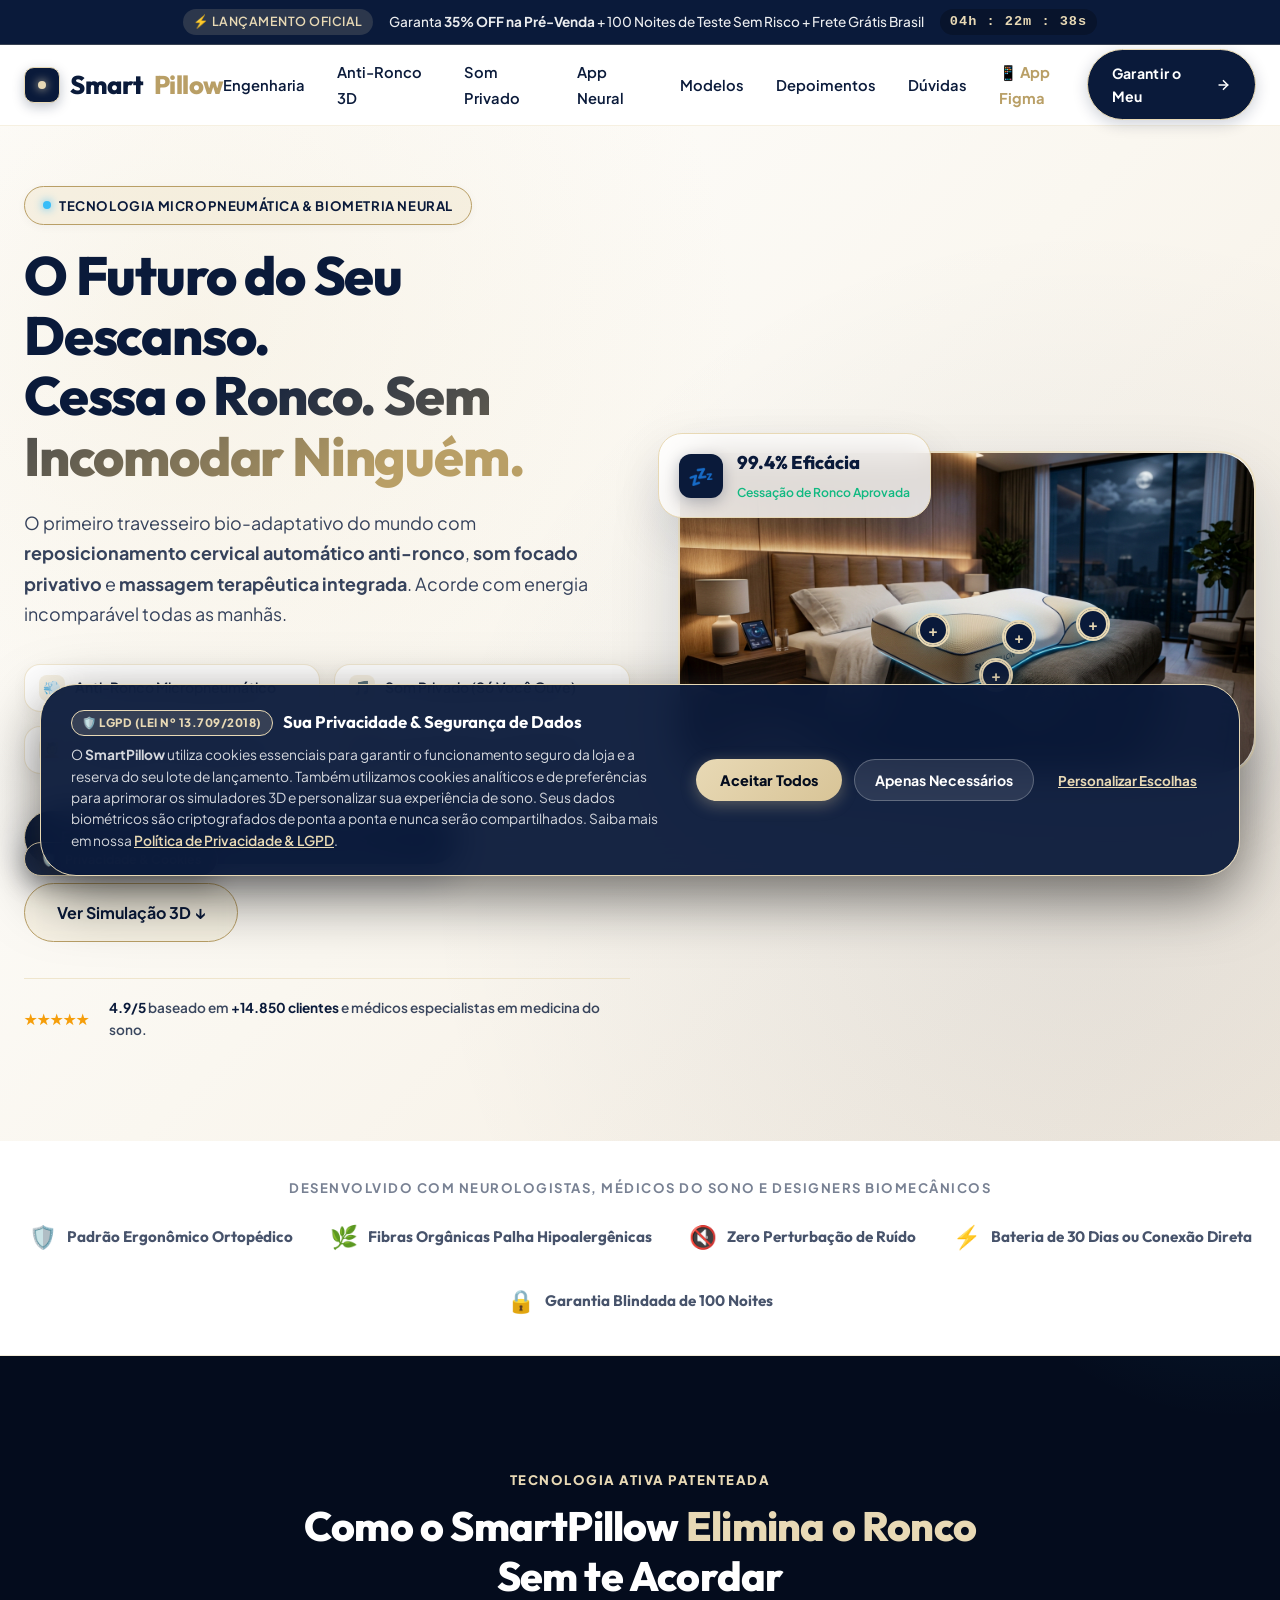
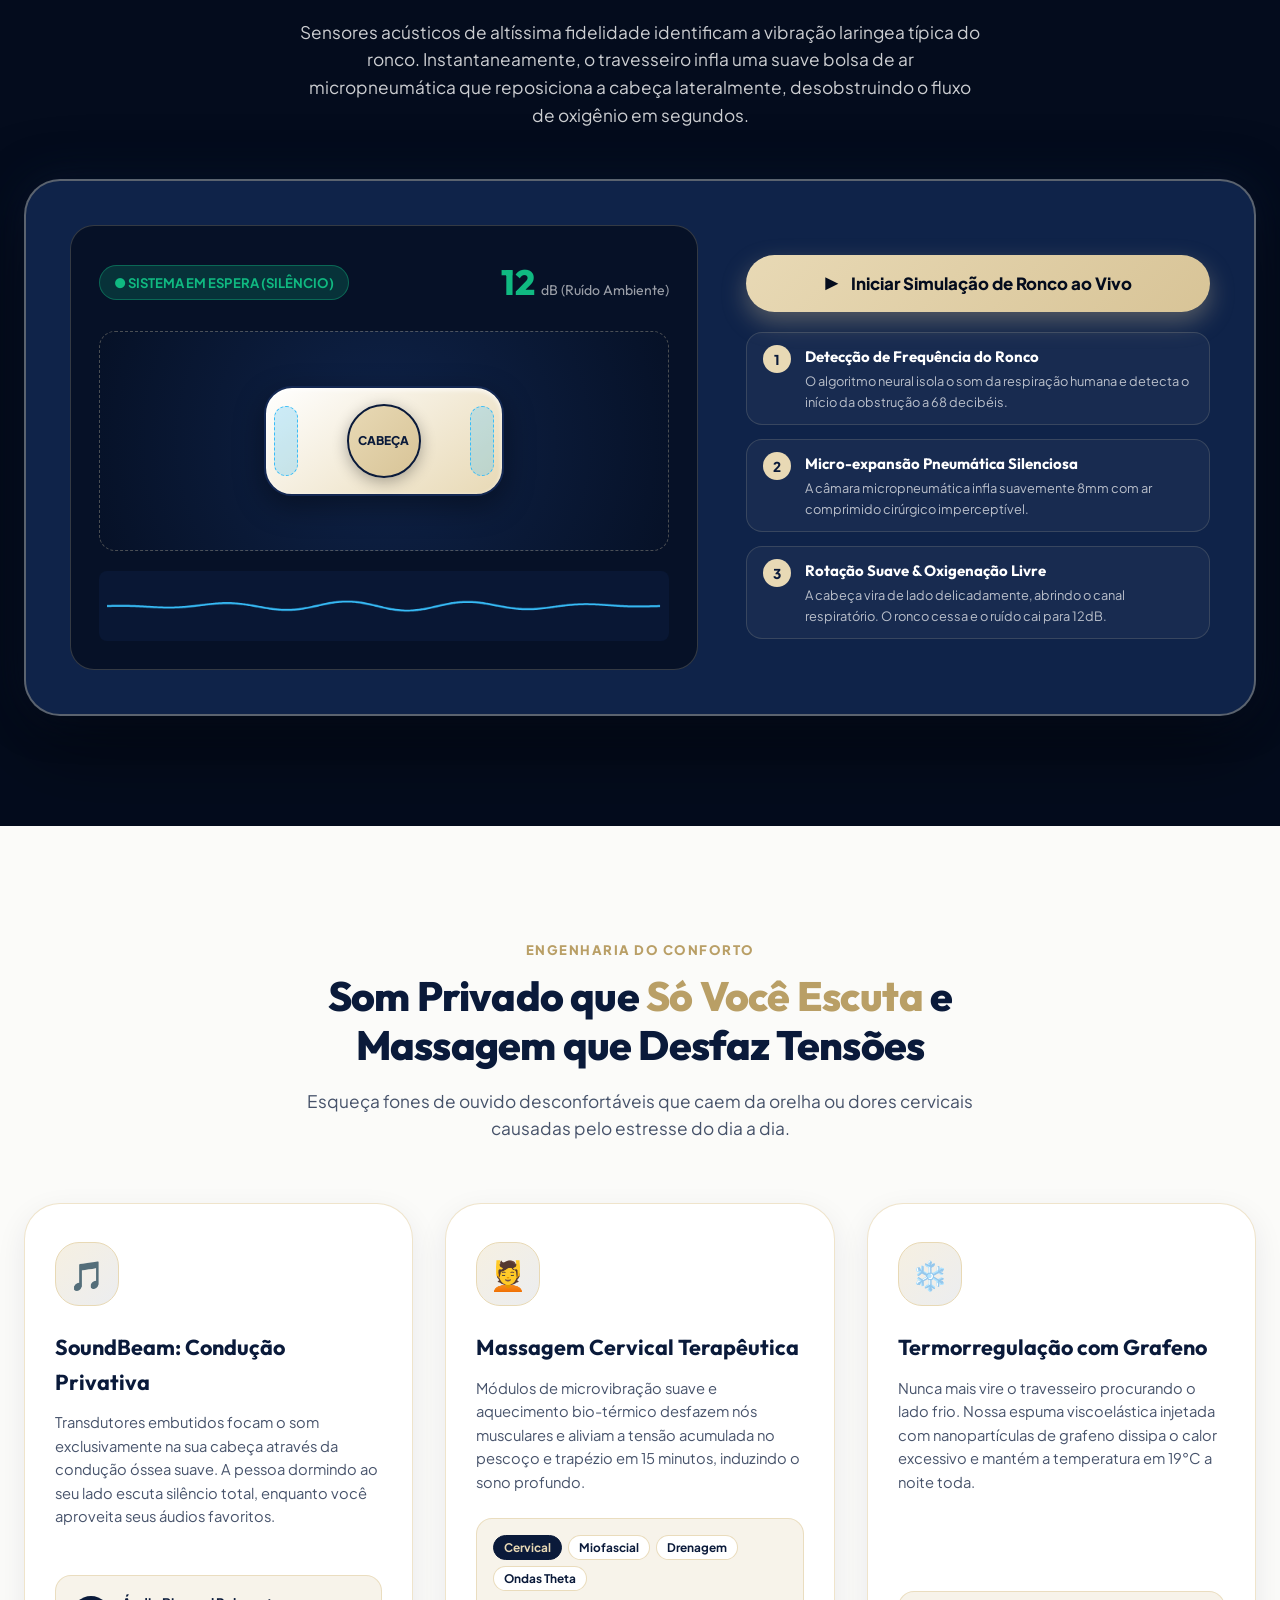
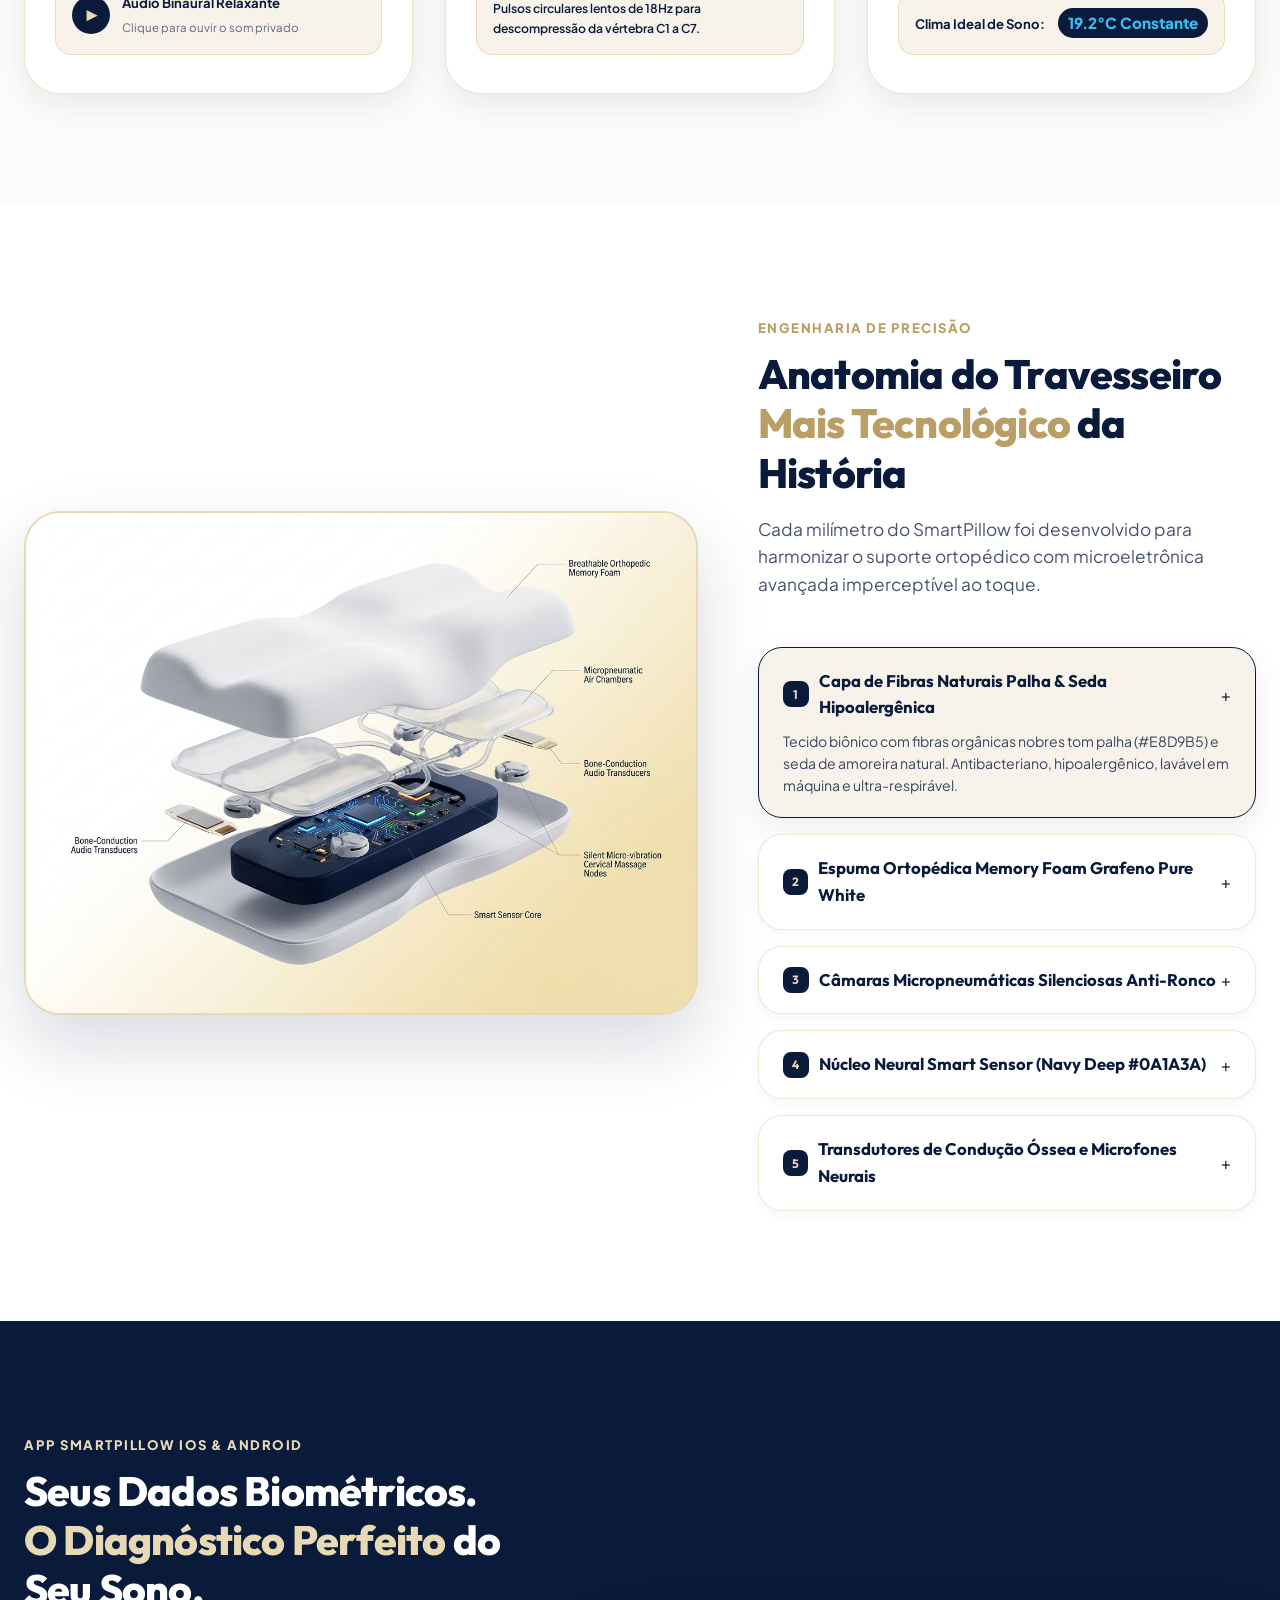
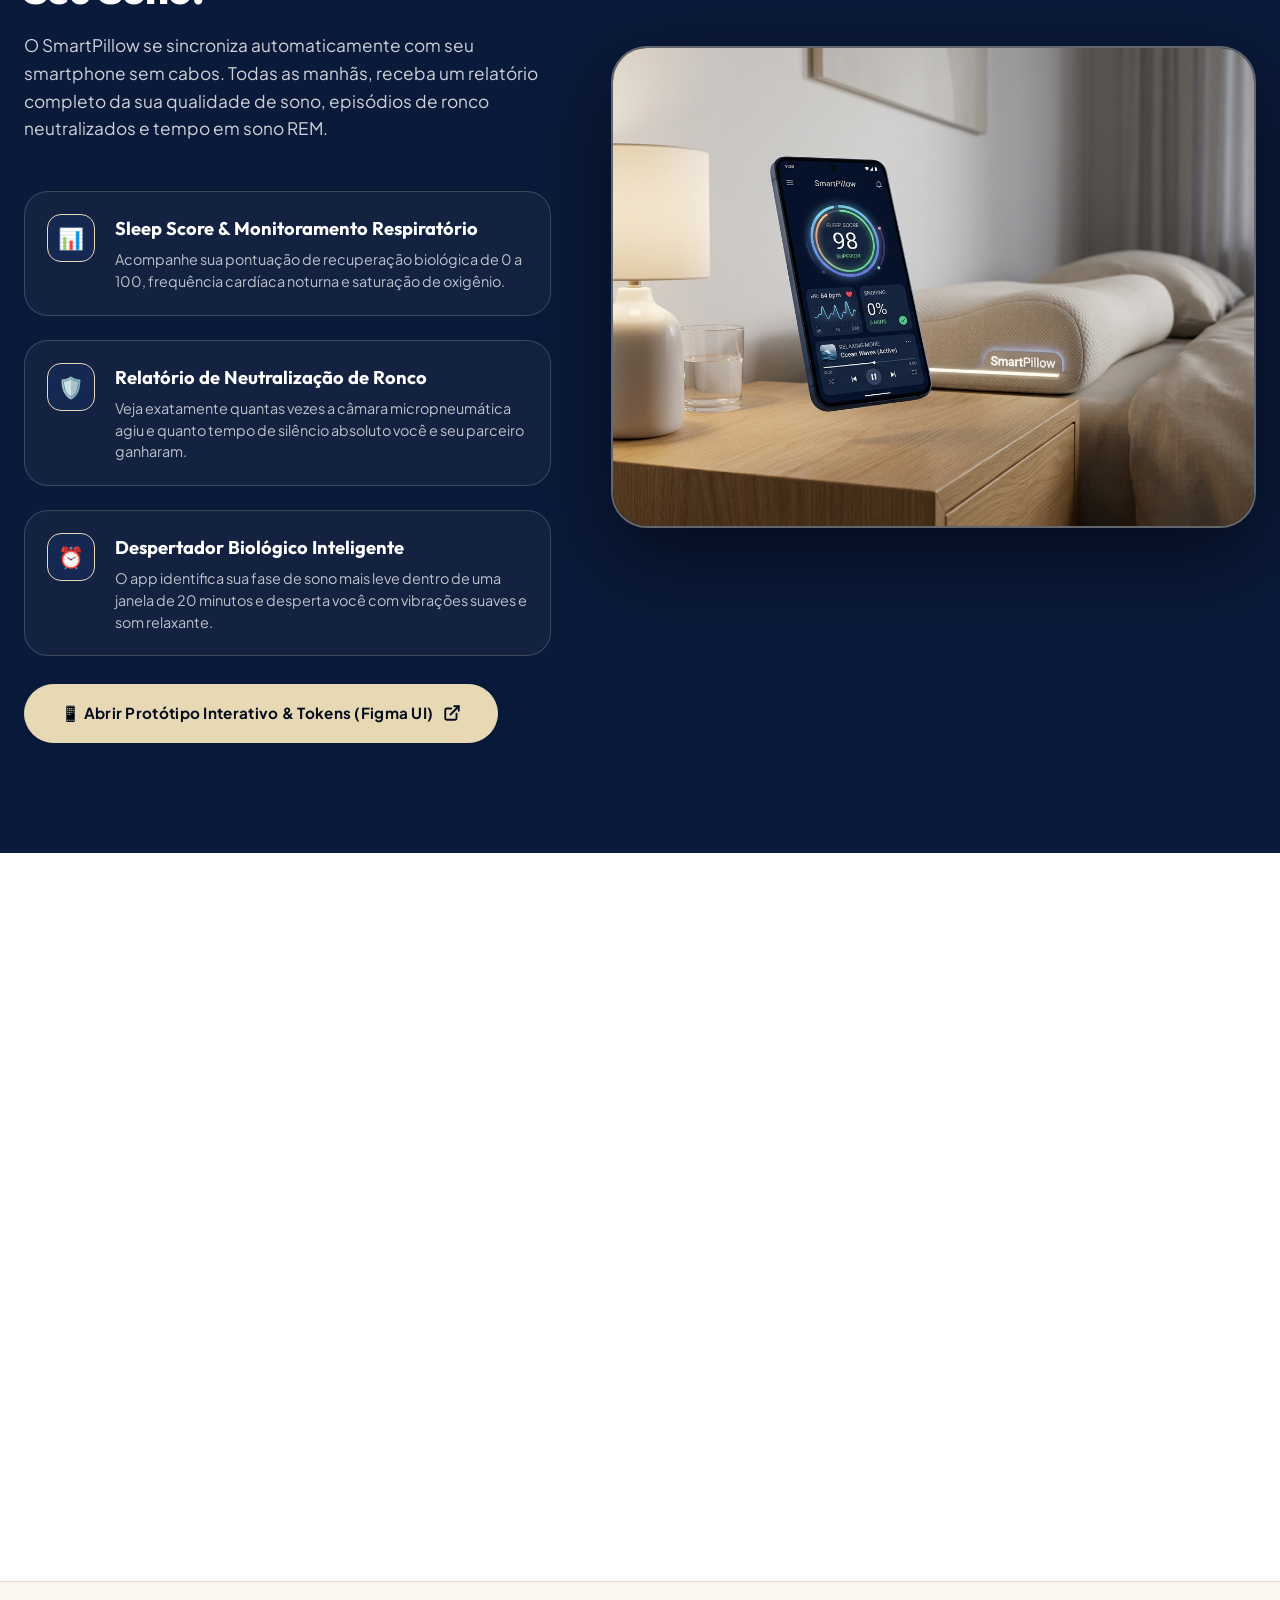
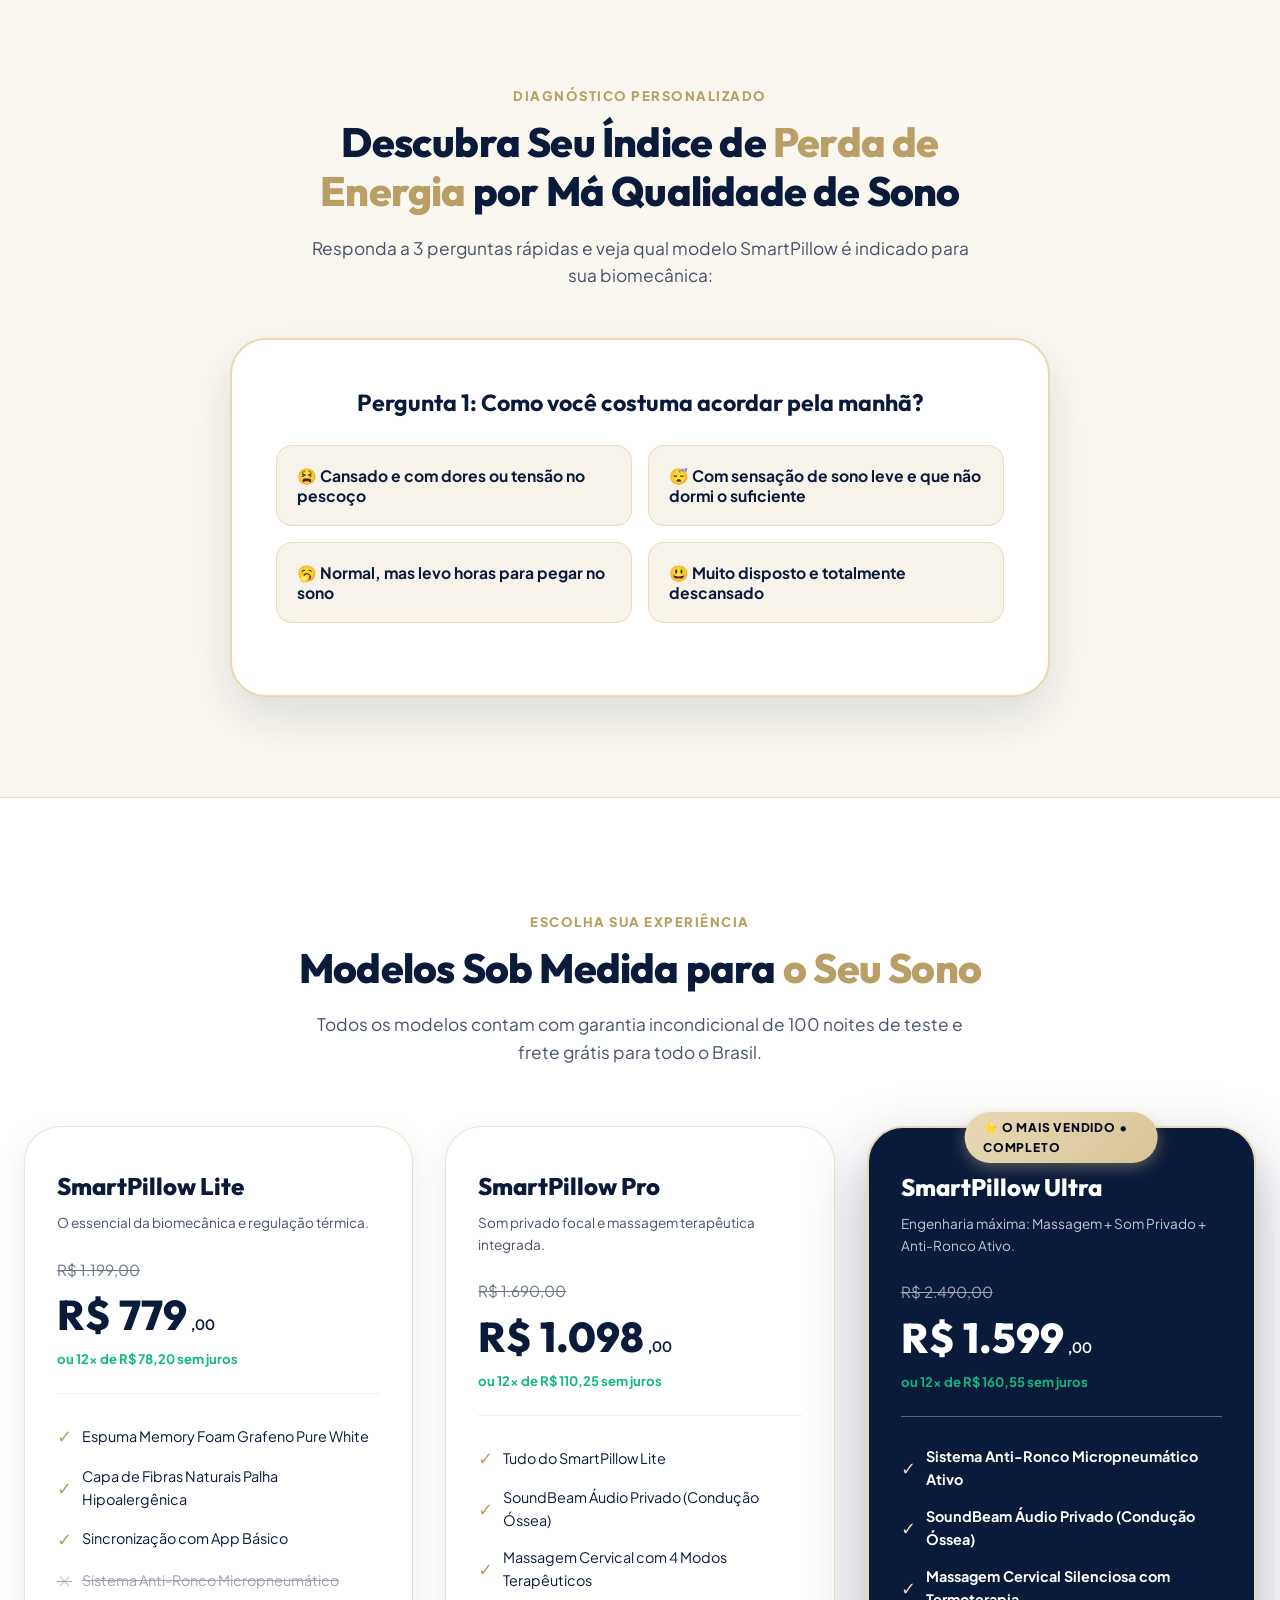
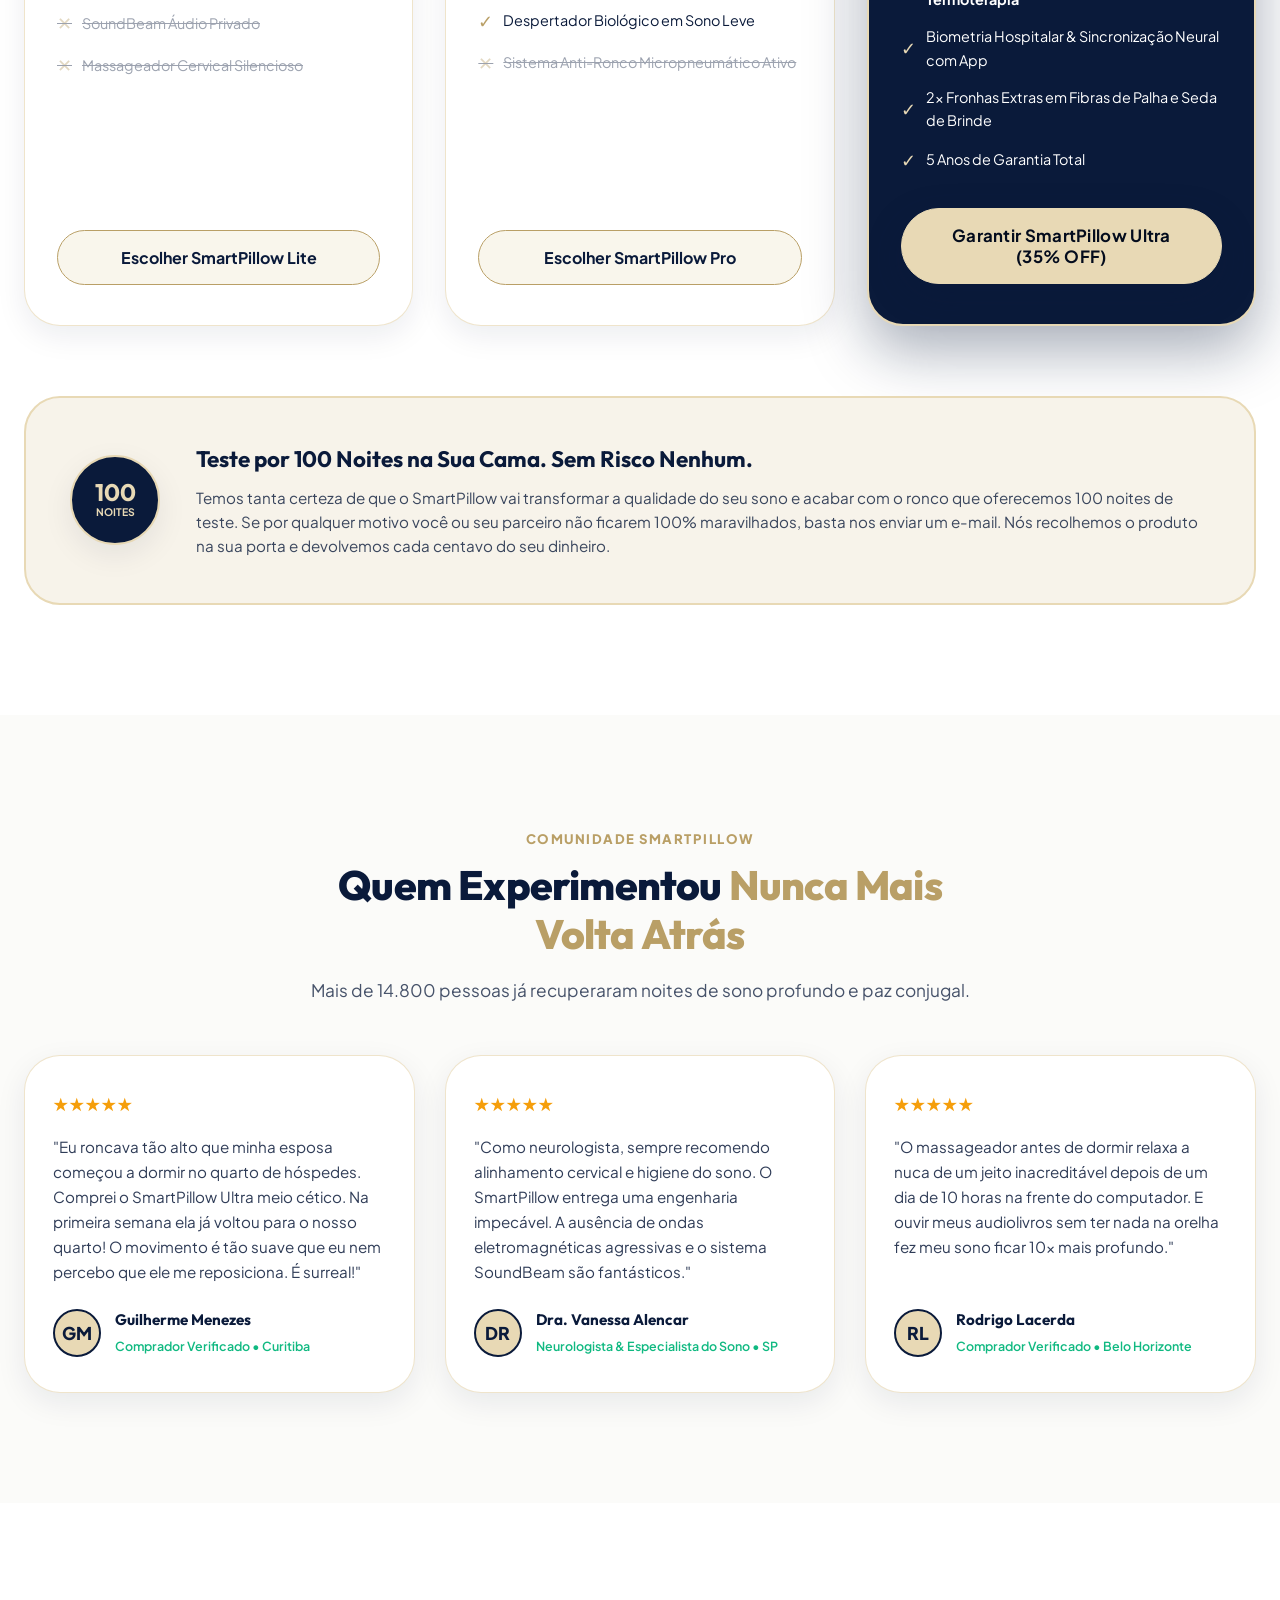
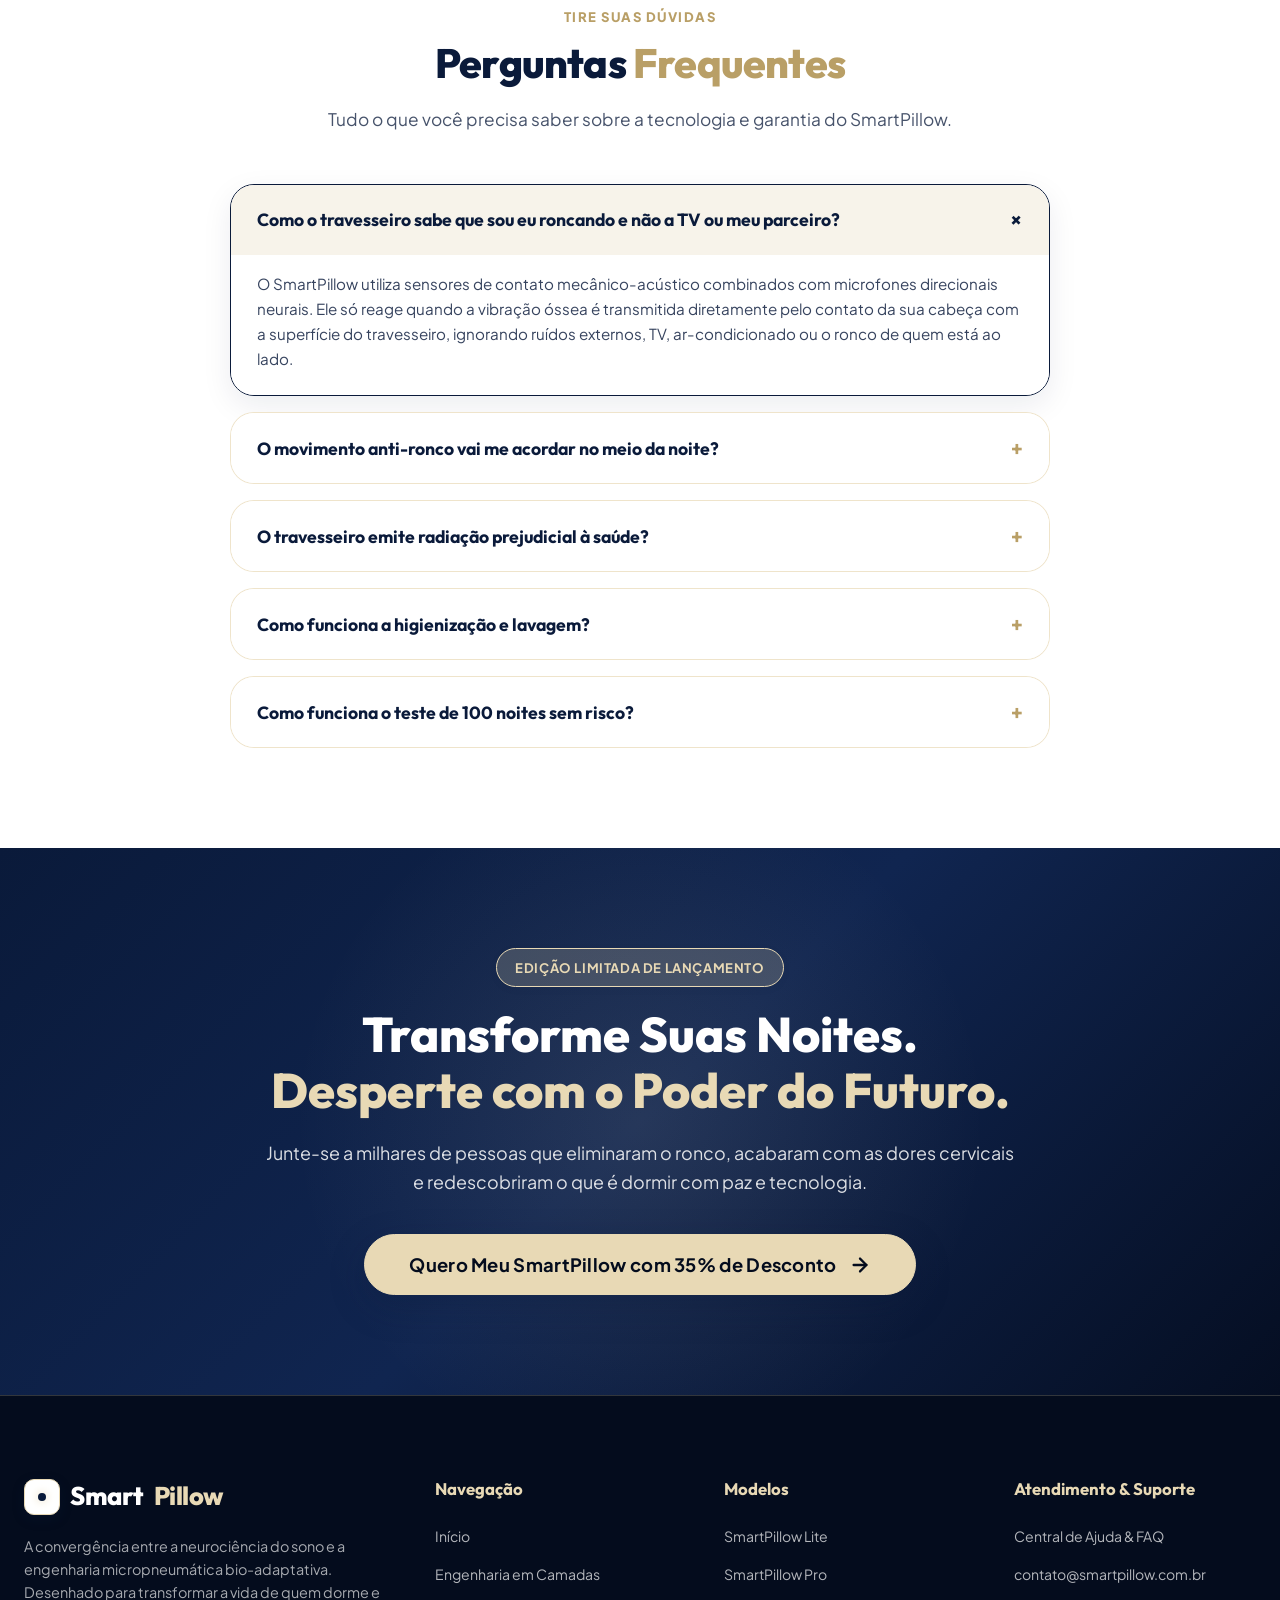
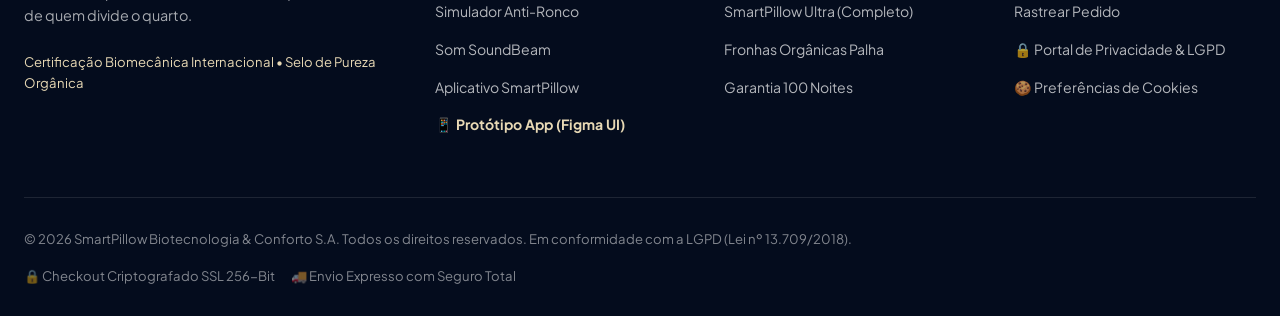
==== commit 6d82f867: "feat: landing page futurista smartpillow, figma app prototype e compliance lgpd" ====
--- a/index.html
+++ b/index.html
@@ -49,6 +49,7 @@
           <li><a href="#modelos" class="nav-link">Modelos</a></li>
           <li><a href="#depoimentos" class="nav-link">Depoimentos</a></li>
           <li><a href="#faq" class="nav-link">Dúvidas</a></li>
+          <li><a href="figma-prototype.html" target="_blank" class="nav-link" style="color: var(--straw-dark); font-weight: 700;">📱 App Figma</a></li>
         </ul>
       </nav>
 
@@ -466,6 +467,13 @@
                   <p>O app identifica sua fase de sono mais leve dentro de uma janela de 20 minutos e desperta você com vibrações suaves e som relaxante.</p>
                 </div>
               </div>
+            </div>
+
+            <div style="margin-top: 28px;">
+              <a href="figma-prototype.html" target="_blank" class="btn-primary" style="background: var(--straw); color: var(--navy-dark); gap: 10px; font-size: 0.95rem; display: inline-flex;">
+                <span>📱 Abrir Protótipo Interativo & Tokens (Figma UI)</span>
+                <svg width="18" height="18" viewBox="0 0 24 24" fill="none" stroke="currentColor" stroke-width="2.5" stroke-linecap="round" stroke-linejoin="round"><path d="M18 13v6a2 2 0 0 1-2 2H5a2 2 0 0 1-2-2V8a2 2 0 0 1 2-2h6"></path><polyline points="15 3 21 3 21 9"></polyline><line x1="10" y1="14" x2="21" y2="3"></line></svg>
+              </a>
             </div>
           </div>
 
@@ -867,6 +875,7 @@
             <li><a href="#anti-ronco">Simulador Anti-Ronco</a></li>
             <li><a href="#audio-privado">Som SoundBeam</a></li>
             <li><a href="#app">Aplicativo SmartPillow</a></li>
+            <li><a href="figma-prototype.html" target="_blank" style="color: var(--straw); font-weight: 700;">📱 Protótipo App (Figma UI)</a></li>
           </ul>
         </div>
 
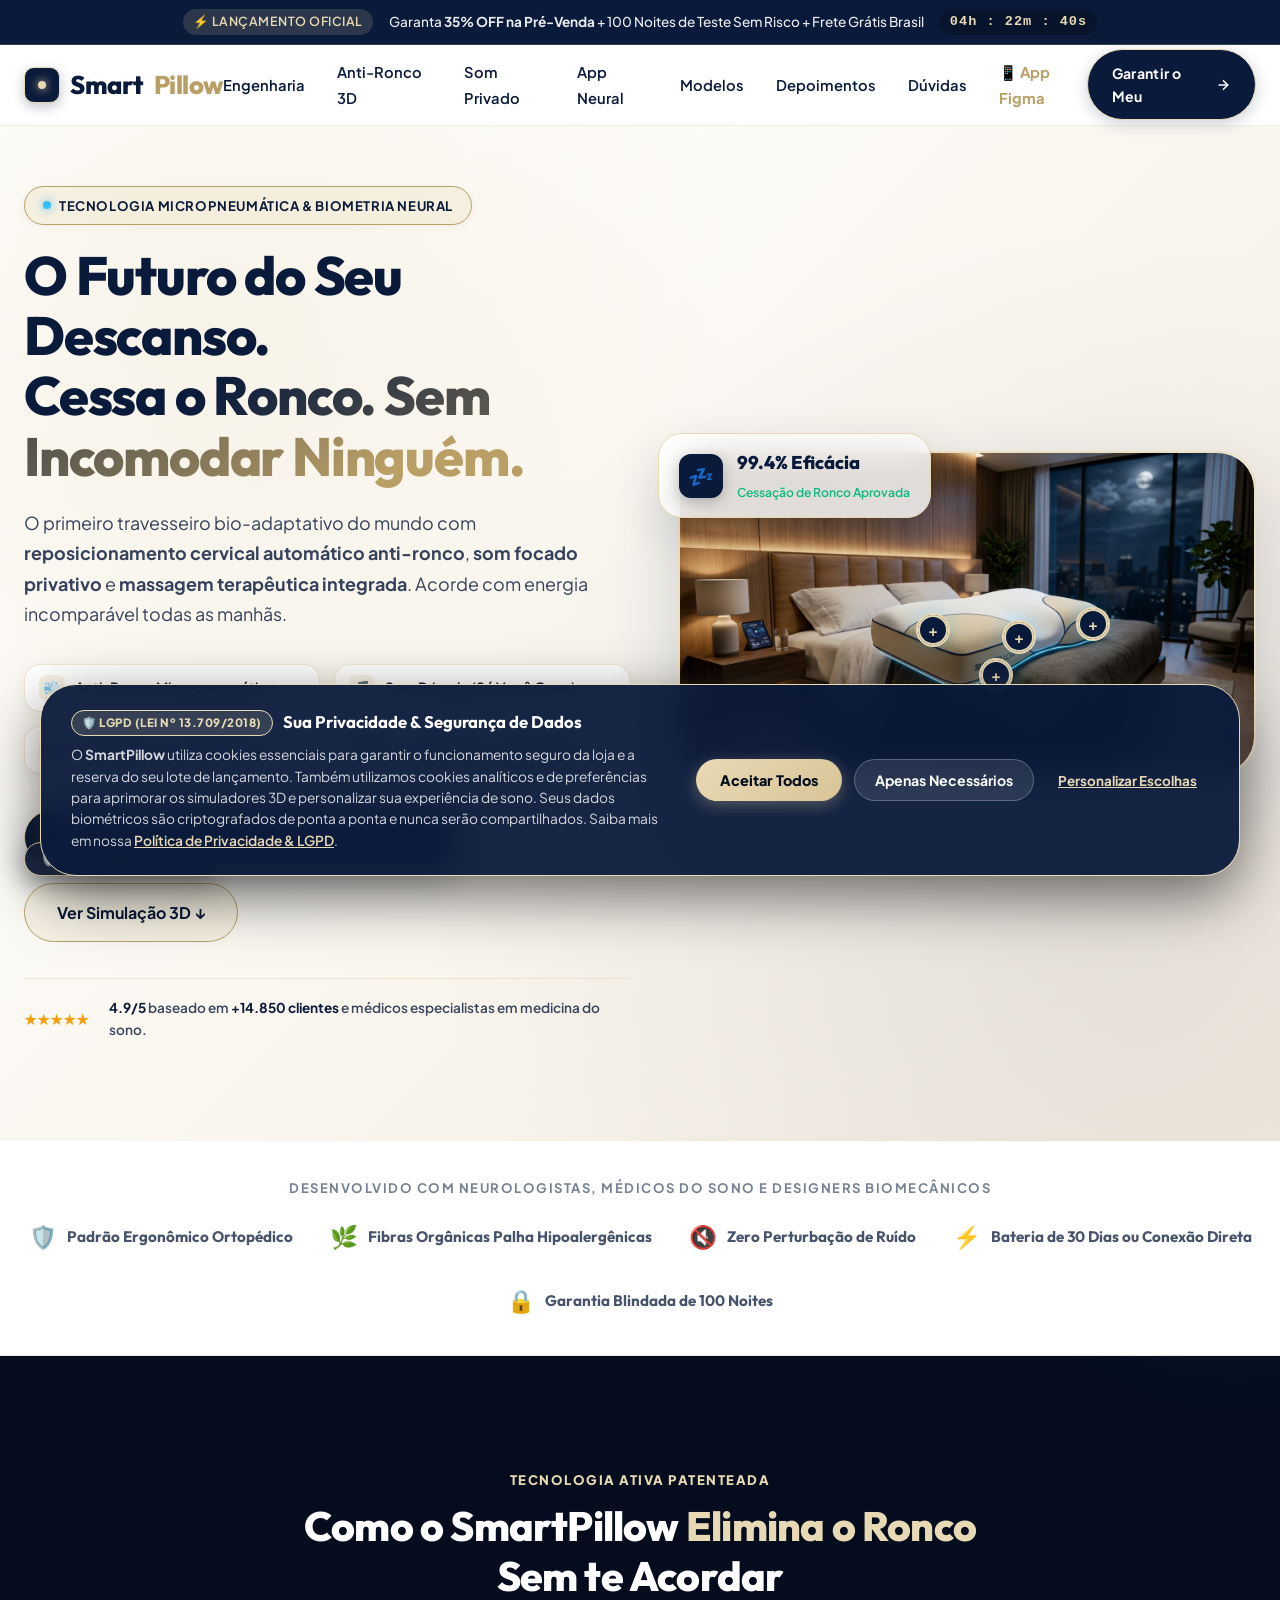
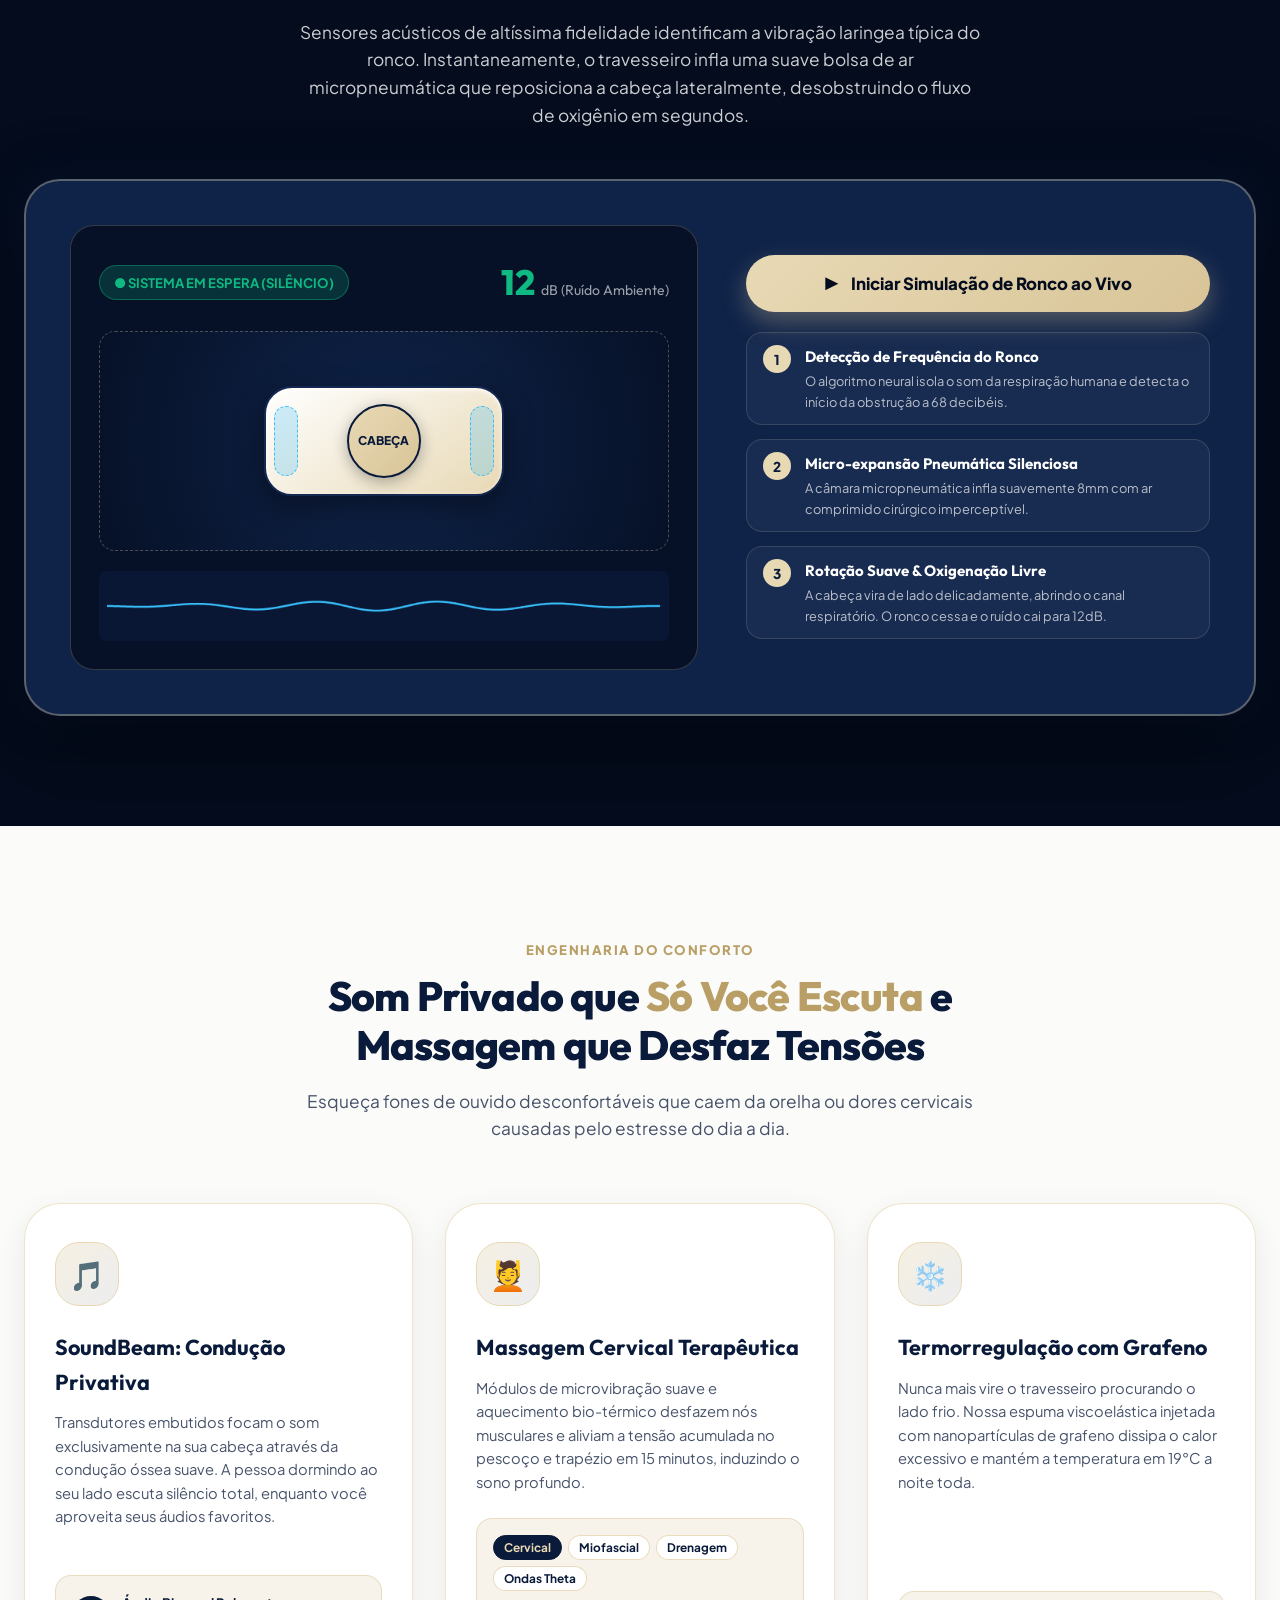
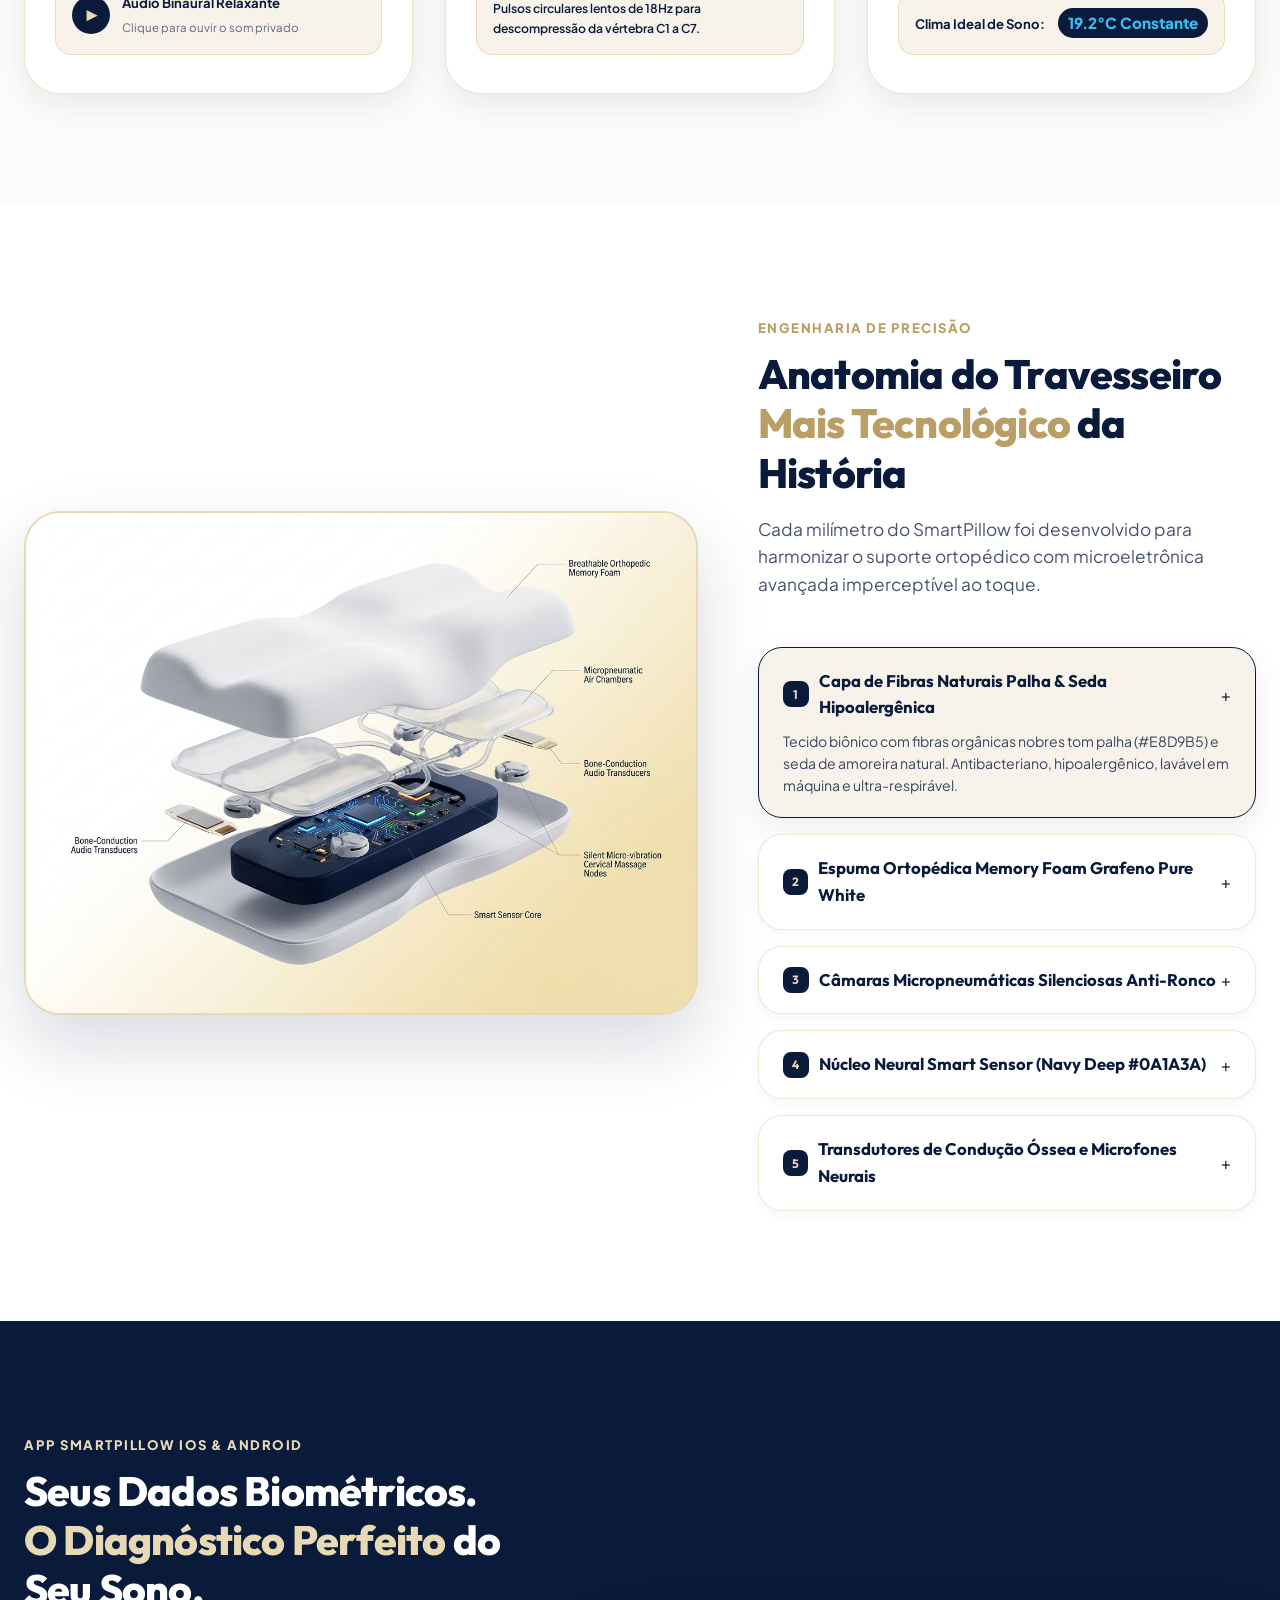
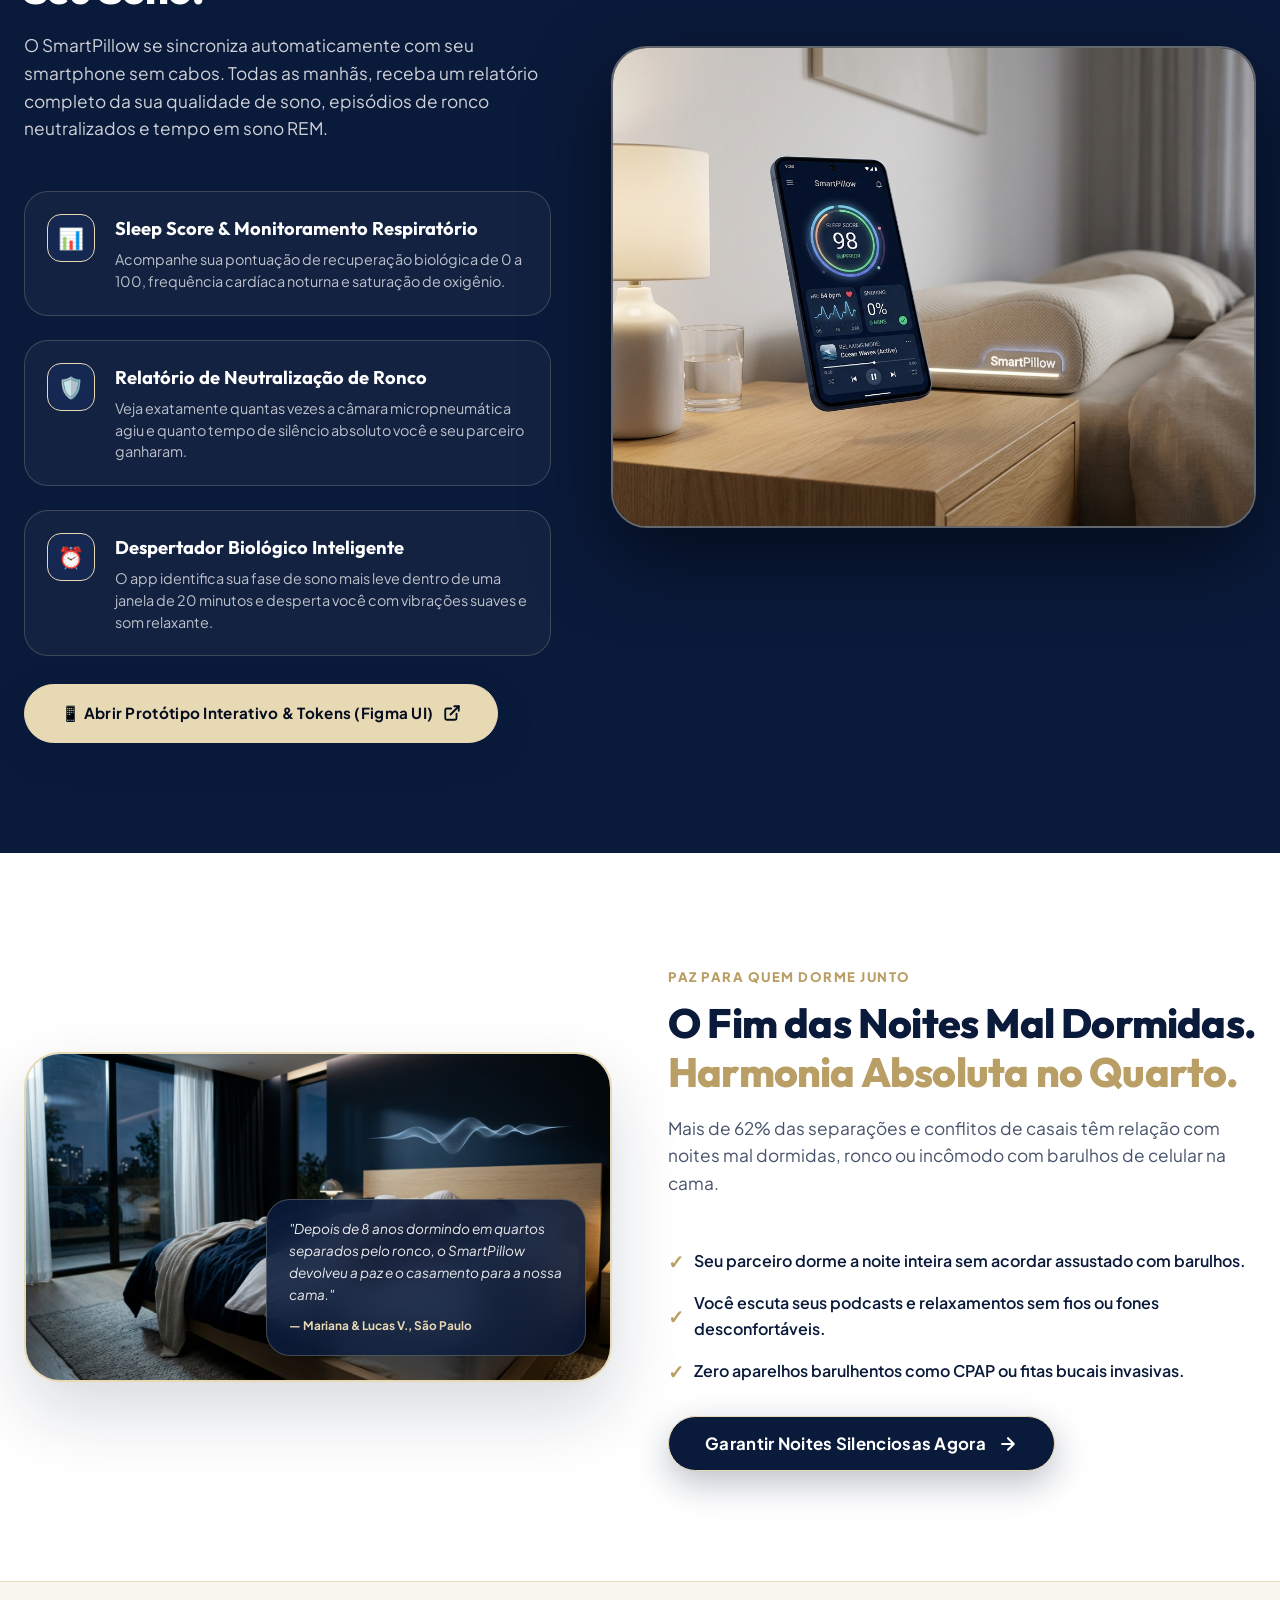
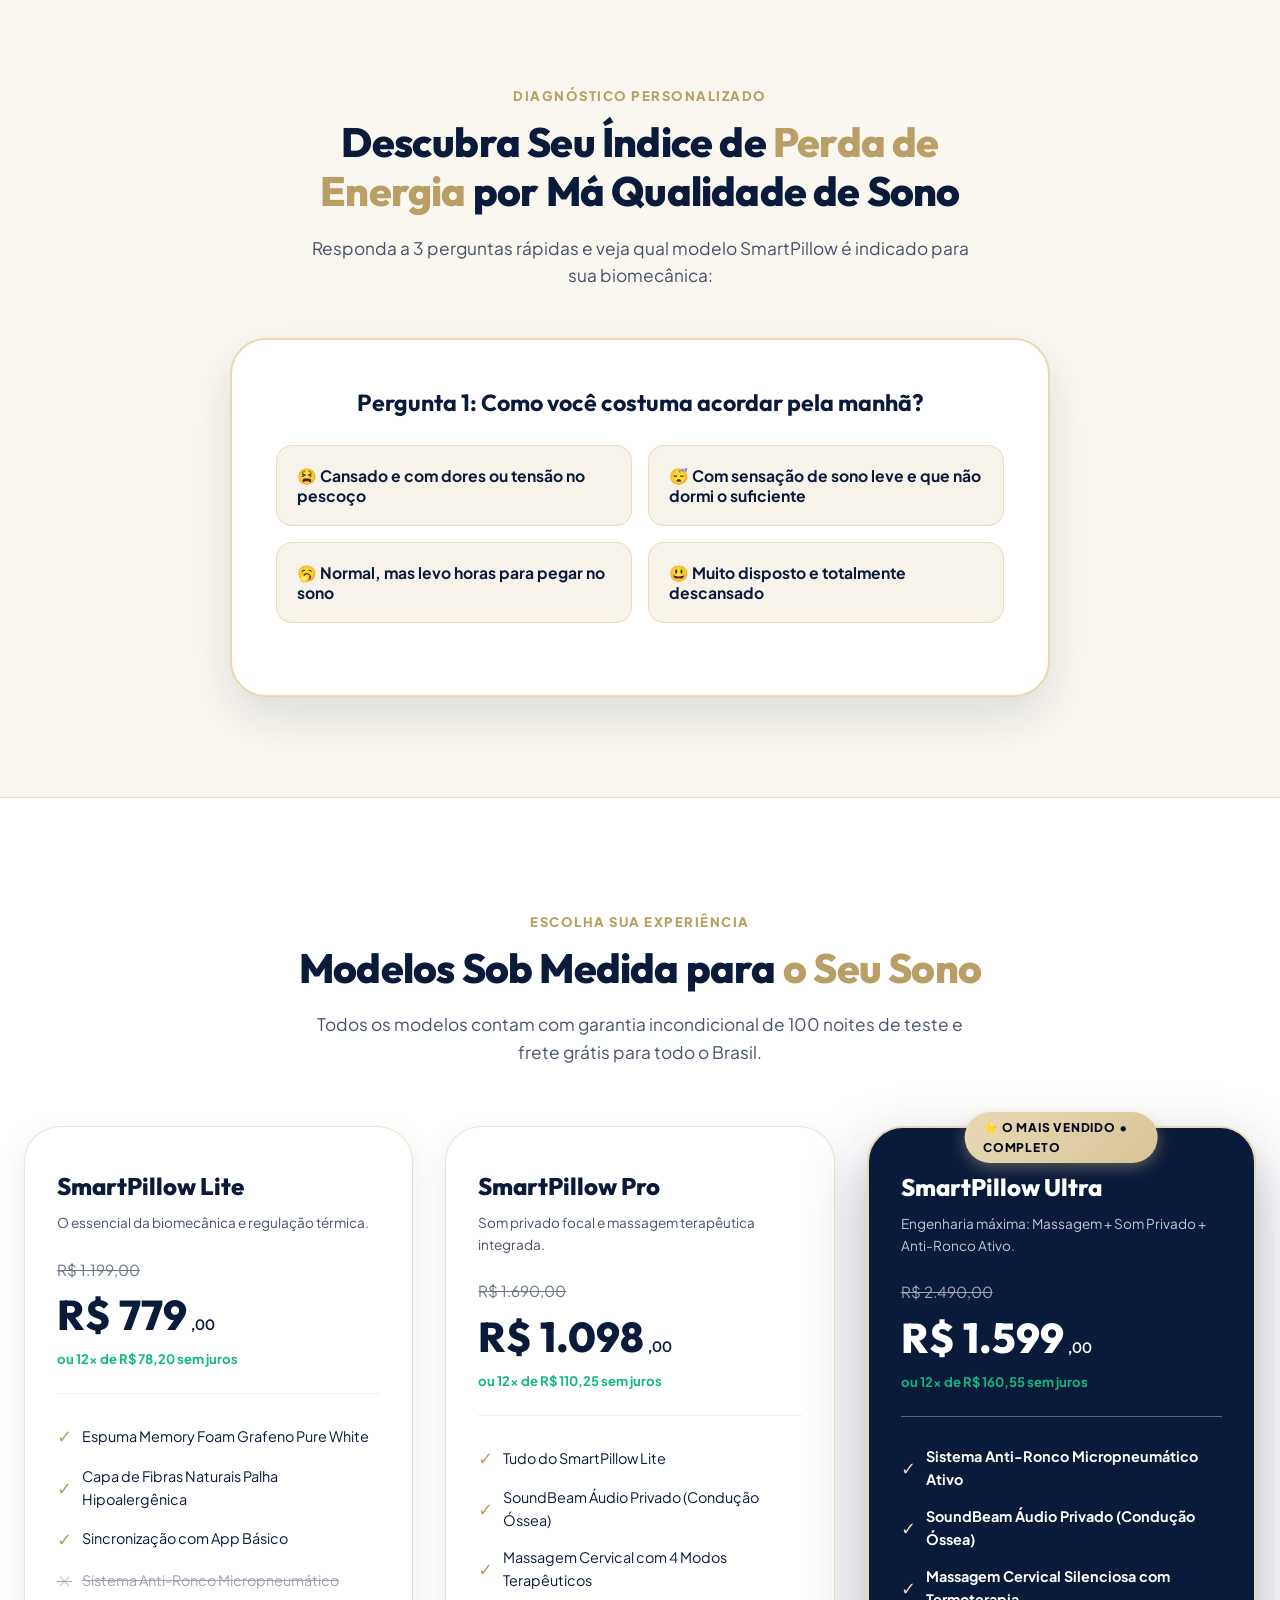
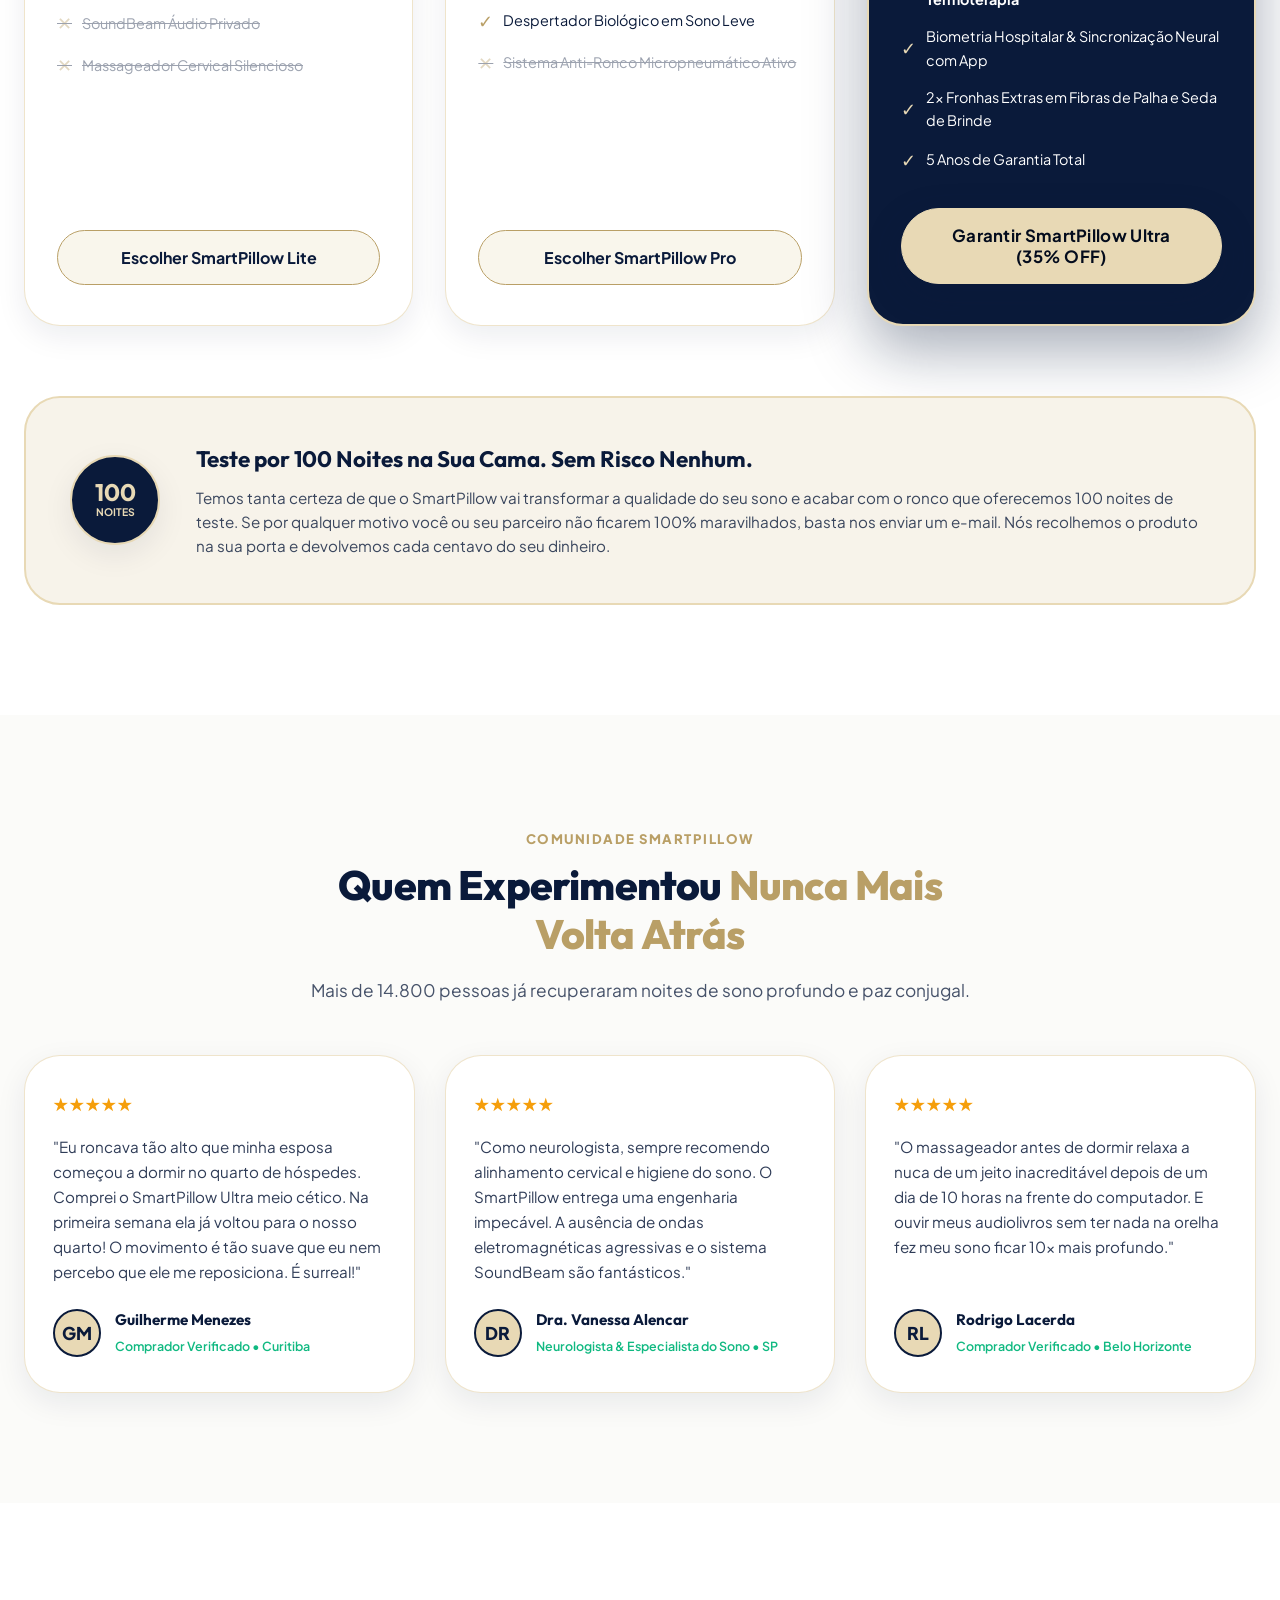
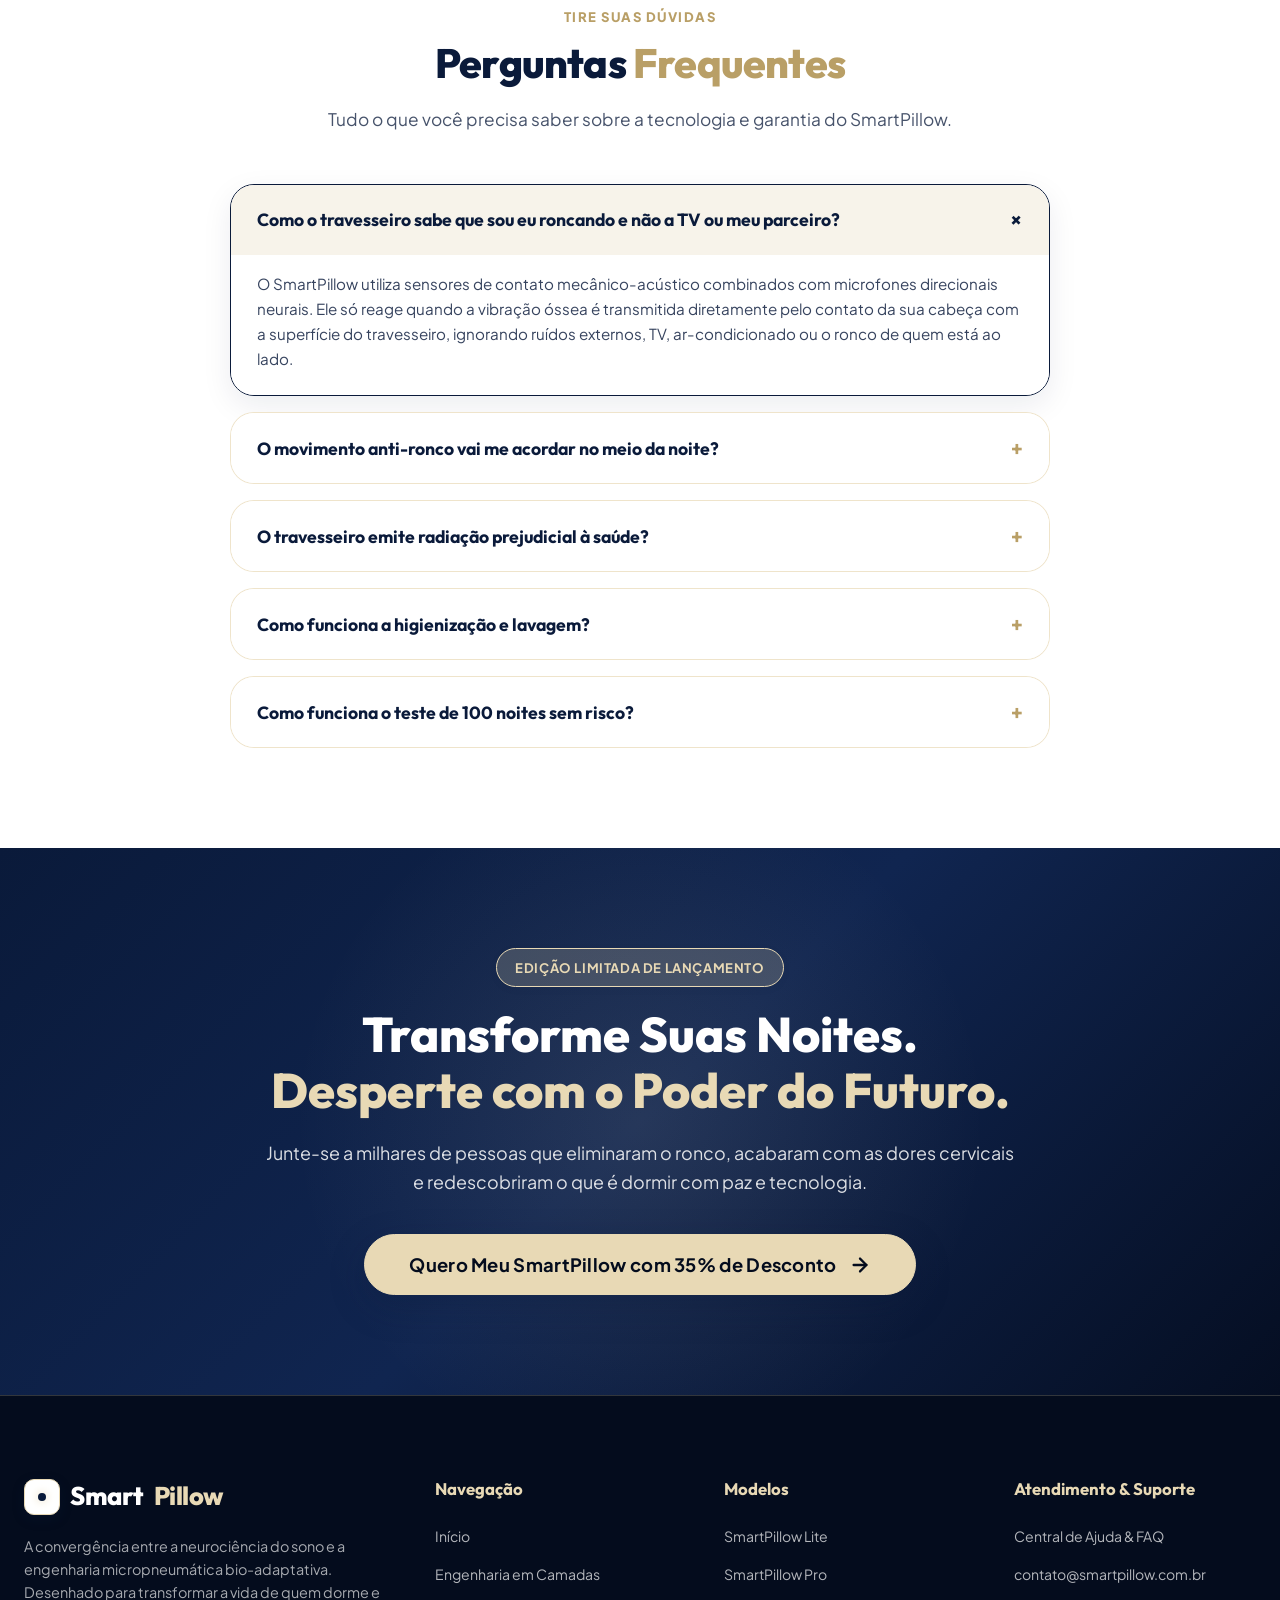
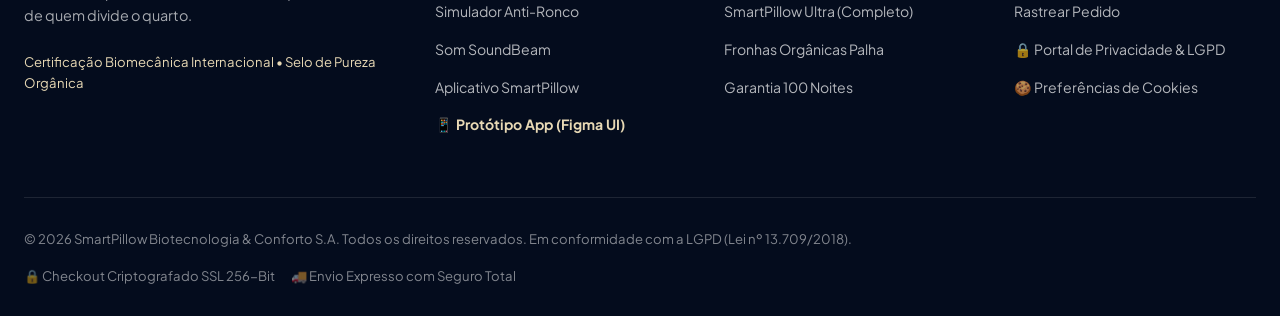
==== commit 53531ba1: "Add files via upload" ====
--- a/index.html
+++ b/index.html
@@ -1,1155 +1,1155 @@
-<!DOCTYPE html>
-<html lang="pt-BR">
-<head>
-  <meta charset="UTF-8">
-  <meta name="viewport" content="width=device-width, initial-scale=1.0">
-  <meta name="description" content="Conheça o SmartPillow: o travesseiro inteligente com sistema ativo anti-ronco micropneumático, som privativo de condução óssea, massageador cervical e sincronização com aplicativo de biometria do sono. 100 Noites de Teste Sem Risco.">
-  <meta name="keywords" content="SmartPillow, travesseiro inteligente, parar de roncar, travesseiro anti-ronco, sono reparador, condução óssea, biometria do sono, massagem cervical">
-  <title>SmartPillow | O Futuro do Sono Restaurador com Tecnologia Anti-Ronco</title>
-
-  <!-- Google Fonts Preconnect -->
-  <link rel="preconnect" href="https://fonts.googleapis.com">
-  <link rel="preconnect" href="https://fonts.gstatic.com" crossorigin>
-  <link href="https://fonts.googleapis.com/css2?family=Outfit:wght@300;400;500;600;700;800;900&family=Plus+Jakarta+Sans:wght@300;400;500;600;700&display=swap" rel="stylesheet">
-
-  <!-- Estilos Principais -->
-  <link rel="stylesheet" href="css/style.css">
-</head>
-<body>
-
-  <!-- ===================================================================
-       1. TOP URGENCY ANNOUNCEMENT BAR
-       =================================================================== -->
-  <aside class="top-banner" aria-label="Aviso de Oferta Limitada">
-    <div class="top-banner-highlight">⚡ LANÇAMENTO OFICIAL</div>
-    <div class="top-banner-text">
-      Garanta <strong>35% OFF na Pré-Venda</strong> + 100 Noites de Teste Sem Risco + Frete Grátis Brasil
-    </div>
-    <div class="countdown-box" id="offerCountdown">04h : 22m : 45s</div>
-  </aside>
-
-  <!-- ===================================================================
-       2. HEADER & NAVEGAÇÃO GLASSMORPHIC
-       =================================================================== -->
-  <header class="header" id="mainHeader">
-    <div class="container header-container">
-      <a href="#hero" class="logo" aria-label="SmartPillow Página Inicial">
-        <div class="logo-icon">
-          <div class="logo-dot"></div>
-        </div>
-        Smart<span>Pillow</span>
-      </a>
-
-      <nav aria-label="Navegação Principal">
-        <ul class="nav-menu">
-          <li><a href="#tecnologia" class="nav-link">Engenharia</a></li>
-          <li><a href="#anti-ronco" class="nav-link">Anti-Ronco 3D</a></li>
-          <li><a href="#audio-privado" class="nav-link">Som Privado</a></li>
-          <li><a href="#app" class="nav-link">App Neural</a></li>
-          <li><a href="#modelos" class="nav-link">Modelos</a></li>
-          <li><a href="#depoimentos" class="nav-link">Depoimentos</a></li>
-          <li><a href="#faq" class="nav-link">Dúvidas</a></li>
-          <li><a href="figma-prototype.html" target="_blank" class="nav-link" style="color: var(--straw-dark); font-weight: 700;">📱 App Figma</a></li>
-        </ul>
-      </nav>
-
-      <div class="nav-actions">
-        <a href="#modelos" class="btn-header" data-open-checkout data-model-target="ultra">
-          <span>Garantir o Meu</span>
-          <svg width="16" height="16" viewBox="0 0 24 24" fill="none" stroke="currentColor" stroke-width="2.5" stroke-linecap="round" stroke-linejoin="round"><line x1="5" y1="12" x2="19" y2="12"></line><polyline points="12 5 19 12 12 19"></polyline></svg>
-        </a>
-      </div>
-    </div>
-  </header>
-
-  <!-- ===================================================================
-       3. HERO SECTION CINEMÁTICA
-       =================================================================== -->
-  <main id="main-content">
-    <section class="hero-section" id="hero">
-      <div class="hero-mesh-bg"></div>
-      <div class="container hero-container">
-        
-        <!-- Texto & Conversão -->
-        <div class="hero-content" data-reveal>
-          <div class="badge-tech">
-            <span class="badge-pulse"></span>
-            Tecnologia Micropneumática & Biometria Neural
-          </div>
-
-          <h1 class="hero-title">
-            O Futuro do Seu Descanso. <br>
-            <span class="text-gradient">Cessa o Ronco. Sem Incomodar Ninguém.</span>
-          </h1>
-
-          <p class="hero-subtitle">
-            O primeiro travesseiro bio-adaptativo do mundo com <strong>reposicionamento cervical automático anti-ronco</strong>, <strong>som focado privativo</strong> e <strong>massagem terapêutica integrada</strong>. Acorde com energia incomparável todas as manhãs.
-          </p>
-
-          <div class="hero-features-quick">
-            <div class="quick-pill">
-              <div class="quick-icon">💨</div>
-              <span>Anti-Ronco Micropneumático</span>
-            </div>
-            <div class="quick-pill">
-              <div class="quick-icon">🎵</div>
-              <span>Som Privado (Só Você Ouve)</span>
-            </div>
-            <div class="quick-pill">
-              <div class="quick-icon">💆</div>
-              <span>Massagem Cervical Silenciosa</span>
-            </div>
-            <div class="quick-pill">
-              <div class="quick-icon">📱</div>
-              <span>Sincronização com App Neural</span>
-            </div>
-          </div>
-
-          <div class="hero-cta-group">
-            <button type="button" class="btn-primary" data-open-checkout data-model-target="ultra" id="heroPrimaryCta">
-              <span>Experimentar por 100 Noites Sem Risco</span>
-              <svg width="20" height="20" viewBox="0 0 24 24" fill="none" stroke="currentColor" stroke-width="2.5" stroke-linecap="round" stroke-linejoin="round"><path d="M5 12h14M12 5l7 7-7 7"/></svg>
-            </button>
-            <a href="#anti-ronco" class="btn-secondary">
-              <span>Ver Simulação 3D ↓</span>
-            </a>
-          </div>
-
-          <div class="hero-guarantee">
-            <div class="rating-stars" aria-label="Avaliação 4.9 de 5 estrelas">
-              ★★★★★
-            </div>
-            <div class="rating-text">
-              <strong>4.9/5</strong> baseado em <strong>+14.850 clientes</strong> e médicos especialistas em medicina do sono.
-            </div>
-          </div>
-        </div>
-
-        <!-- Visual 3D com Hotspots Interativos -->
-        <div class="hero-visual" data-reveal>
-          <div class="hero-image-wrapper">
-            <img src="assets/images/hero-pillow.jpg" alt="SmartPillow - Travesseiro inteligente em quarto moderno minimalista com iluminação suave e contornos ergonômicos" width="1280" height="720">
-
-            <!-- Hotspots Interativos Holográficos -->
-            <div class="hotspot hotspot-1" tabindex="0" role="button" aria-label="Detalhe: Bolsa Micropneumática Anti-Ronco">
-              <div class="hotspot-trigger">+</div>
-              <div class="hotspot-card">
-                <div style="display: flex; align-items: center; justify-content: space-between; margin-bottom: 4px;">
-                  <h4>Bolsa Micropneumática</h4>
-                  <button type="button" class="hotspot-close-btn" aria-label="Fechar">&times;</button>
-                </div>
-                <p>Infla sutilmente 8mm ao menor ruído de ronco, inclinando a cabeça para desobstruir as vias respiratórias sem te acordar.</p>
-              </div>
-            </div>
-
-            <div class="hotspot hotspot-2" tabindex="0" role="button" aria-label="Detalhe: Massagem Cervical Silenciosa">
-              <div class="hotspot-trigger">+</div>
-              <div class="hotspot-card">
-                <div style="display: flex; align-items: center; justify-content: space-between; margin-bottom: 4px;">
-                  <h4>Matriz de Massagem Cervical</h4>
-                  <button type="button" class="hotspot-close-btn" aria-label="Fechar">&times;</button>
-                </div>
-                <p>Nódulos de micro-pulso de baixa frequência aliviam dores e nós musculares do pescoço em 15 minutos.</p>
-              </div>
-            </div>
-
-            <div class="hotspot hotspot-3" tabindex="0" role="button" aria-label="Detalhe: Alto-falantes Privados Focalizados">
-              <div class="hotspot-trigger">+</div>
-              <div class="hotspot-card">
-                <div style="display: flex; align-items: center; justify-content: space-between; margin-bottom: 4px;">
-                  <h4>SoundBeam Áudio Focal</h4>
-                  <button type="button" class="hotspot-close-btn" aria-label="Fechar">&times;</button>
-                </div>
-                <p>Condução acústica privativa. Escute meditações, sons da chuva e podcasts sem precisar de fones de ouvido e sem incomodar quem divide a cama.</p>
-              </div>
-            </div>
-
-            <div class="hotspot hotspot-4" tabindex="0" role="button" aria-label="Detalhe: Biometria Neural BLE 5.4">
-              <div class="hotspot-trigger">+</div>
-              <div class="hotspot-card">
-                <div style="display: flex; align-items: center; justify-content: space-between; margin-bottom: 4px;">
-                  <h4>Sensor Neural Bio-Sleep</h4>
-                  <button type="button" class="hotspot-close-btn" aria-label="Fechar">&times;</button>
-                </div>
-                <p>Mede frequência cardíaca, ciclos de sono profundo e respiração com precisão hospitalar, sem emitir radiação danosa.</p>
-              </div>
-            </div>
-          </div>
-
-          <!-- Live Floating Stat Card -->
-          <div class="hero-floating-stat">
-            <div class="stat-icon-glow">💤</div>
-            <div class="stat-text">
-              <h5>99.4% Eficácia</h5>
-              <span>Cessação de Ronco Aprovada</span>
-            </div>
-          </div>
-        </div>
-
-      </div>
-    </section>
-
-    <!-- ===================================================================
-         4. TRUST STRIP & CHANCELAS
-         =================================================================== -->
-    <section class="trust-strip" aria-label="Reconhecimento e Chancelas">
-      <div class="container">
-        <p class="trust-label">Desenvolvido com neurologistas, médicos do sono e designers biomecânicos</p>
-        <div class="trust-badges">
-          <div class="trust-item"><span class="trust-icon">🛡️</span> Padrão Ergonômico Ortopédico</div>
-          <div class="trust-item"><span class="trust-icon">🌿</span> Fibras Orgânicas Palha Hipoalergênicas</div>
-          <div class="trust-item"><span class="trust-icon">🔇</span> Zero Perturbação de Ruído</div>
-          <div class="trust-item"><span class="trust-icon">⚡</span> Bateria de 30 Dias ou Conexão Direta</div>
-          <div class="trust-item"><span class="trust-icon">🔒</span> Garantia Blindada de 100 Noites</div>
-        </div>
-      </div>
-    </section>
-
-    <!-- ===================================================================
-         5. SHOWSTOPPER: LABORATÓRIO INTERATIVO ANTI-RONCO 3D
-         =================================================================== -->
-    <section class="lab-section" id="anti-ronco">
-      <div class="container">
-        <div class="text-center mx-auto" style="max-width: 720px; margin-bottom: 50px;" data-reveal>
-          <span class="section-tag" style="color: var(--straw);">Tecnologia Ativa Patenteada</span>
-          <h2 class="section-title light">Como o SmartPillow <span class="highlight">Elimina o Ronco</span> Sem te Acordar</h2>
-          <p class="section-subtitle light mx-auto">
-            Sensores acústicos de altíssima fidelidade identificam a vibração laringea típica do ronco. Instantaneamente, o travesseiro infla uma suave bolsa de ar micropneumática que reposiciona a cabeça lateralmente, desobstruindo o fluxo de oxigênio em segundos.
-          </p>
-        </div>
-
-        <div class="lab-simulator-card" data-reveal>
-          <!-- Palco do Simulador -->
-          <div class="sim-stage">
-            <div class="sim-header">
-              <div class="sim-badge-status" id="simStatusBadge">
-                ● SISTEMA EM ESPERA (SILÊNCIO)
-              </div>
-              <div class="sim-decibel-meter">
-                <span class="sim-db-val" id="simDbValue">12</span>
-                <span class="sim-db-unit">dB (Ruído Ambiente)</span>
-              </div>
-            </div>
-
-            <!-- Animação do Travesseiro e Cabeça -->
-            <div class="pillow-animation-box">
-              <div class="pillow-schematic" id="pillowSchematic">
-                <div class="airbag-left"></div>
-                <div class="head-avatar" id="headAvatar">CABEÇA</div>
-                <div class="airbag-right"></div>
-              </div>
-            </div>
-
-            <!-- Gráfico de Frequência Sonora em Canvas -->
-            <div class="waveform-canvas-container">
-              <canvas id="soundWaveCanvas"></canvas>
-            </div>
-          </div>
-
-          <!-- Controles e Passos -->
-          <div class="sim-controls">
-            <button type="button" class="sim-btn-trigger" id="btnTriggerSimulation">
-              <span>▶</span> Iniciar Simulação de Ronco ao Vivo
-            </button>
-
-            <ul class="sim-step-list">
-              <li class="sim-step-item" id="simStep1">
-                <div class="sim-step-num">1</div>
-                <div class="sim-step-desc">
-                  <h5>Detecção de Frequência do Ronco</h5>
-                  <p>O algoritmo neural isola o som da respiração humana e detecta o início da obstrução a 68 decibéis.</p>
-                </div>
-              </li>
-              <li class="sim-step-item" id="simStep2">
-                <div class="sim-step-num">2</div>
-                <div class="sim-step-desc">
-                  <h5>Micro-expansão Pneumática Silenciosa</h5>
-                  <p>A câmara micropneumática infla suavemente 8mm com ar comprimido cirúrgico imperceptível.</p>
-                </div>
-              </li>
-              <li class="sim-step-item" id="simStep3">
-                <div class="sim-step-num">3</div>
-                <div class="sim-step-desc">
-                  <h5>Rotação Suave & Oxigenação Livre</h5>
-                  <p>A cabeça vira de lado delicadamente, abrindo o canal respiratório. O ronco cessa e o ruído cai para 12dB.</p>
-                </div>
-              </li>
-            </ul>
-          </div>
-        </div>
-      </div>
-    </section>
-
-    <!-- ===================================================================
-         6. SOM PRIVADO & MASSAGEM CERVICAL TERAPÊUTICA
-         =================================================================== -->
-    <section class="features-grid-section" id="audio-privado">
-      <div class="container">
-        <div class="text-center mx-auto" style="max-width: 720px; margin-bottom: 60px;" data-reveal>
-          <span class="section-tag">Engenharia do Conforto</span>
-          <h2 class="section-title">Som Privado que <span class="highlight">Só Você Escuta</span> e Massagem que Desfaz Tensões</h2>
-          <p class="section-subtitle mx-auto">
-            Esqueça fones de ouvido desconfortáveis que caem da orelha ou dores cervicais causadas pelo estresse do dia a dia.
-          </p>
-        </div>
-
-        <div class="tech-cards-grid">
-          
-          <!-- Card 1: SoundBeam Audio -->
-          <article class="tech-card" data-reveal>
-            <div class="card-icon-wrap">🎵</div>
-            <h3>SoundBeam: Condução Privativa</h3>
-            <p>
-              Transdutores embutidos focam o som exclusivamente na sua cabeça através da condução óssea suave. A pessoa dormindo ao seu lado escuta silêncio total, enquanto você aproveita seus áudios favoritos.
-            </p>
-            <div class="card-interactive-preview">
-              <div class="sound-demo-box">
-                <button type="button" class="sound-play-btn" id="soundPlayBtn" aria-label="Testar Som Privado">▶</button>
-                <div class="sound-info">
-                  <h6>Áudio Binaural Relaxante</h6>
-                  <span id="soundStatusText">Clique para ouvir o som privado</span>
-                </div>
-              </div>
-            </div>
-          </article>
-
-          <!-- Card 2: Massagem Cervical -->
-          <article class="tech-card" data-reveal>
-            <div class="card-icon-wrap">💆</div>
-            <h3>Massagem Cervical Terapêutica</h3>
-            <p>
-              Módulos de microvibração suave e aquecimento bio-térmico desfazem nós musculares e aliviam a tensão acumulada no pescoço e trapézio em 15 minutos, induzindo o sono profundo.
-            </p>
-            <div class="card-interactive-preview">
-              <div class="massage-modes" style="margin-bottom: 8px;">
-                <button type="button" class="mode-pill active" data-mode="cervical">Cervical</button>
-                <button type="button" class="mode-pill" data-mode="miofascial">Miofascial</button>
-                <button type="button" class="mode-pill" data-mode="drenagem">Drenagem</button>
-                <button type="button" class="mode-pill" data-mode="theta">Ondas Theta</button>
-              </div>
-              <div id="activeMassageDesc" style="font-size: 0.76rem; color: var(--navy); font-weight: 600;">
-                Pulsos circulares lentos de 18Hz para descompressão da vértebra C1 a C7.
-              </div>
-            </div>
-          </article>
-
-          <!-- Card 3: Espuma Memória Grafeno -->
-          <article class="tech-card" data-reveal>
-            <div class="card-icon-wrap">❄️</div>
-            <h3>Termorregulação com Grafeno</h3>
-            <p>
-              Nunca mais vire o travesseiro procurando o lado frio. Nossa espuma viscoelástica injetada com nanopartículas de grafeno dissipa o calor excessivo e mantém a temperatura em 19°C a noite toda.
-            </p>
-            <div class="card-interactive-preview">
-              <div style="display: flex; align-items: center; justify-content: space-between;">
-                <span style="font-size: 0.82rem; font-weight: 700; color: var(--navy);">Clima Ideal de Sono:</span>
-                <span style="font-size: 0.95rem; font-weight: 800; color: var(--tech-cyan); background: var(--navy); padding: 3px 10px; border-radius: 999px;">19.2°C Constante</span>
-              </div>
-            </div>
-          </article>
-
-        </div>
-      </div>
-    </section>
-
-    <!-- ===================================================================
-         7. EXPLODED TECH SECTION (ENGENHARIA BIOMÉDICA EM CAMADAS)
-         =================================================================== -->
-    <section class="exploded-section" id="tecnologia">
-      <div class="container">
-        <div class="exploded-grid">
-          
-          <!-- Imagem Explodida com Rótulos de Alta Resolução -->
-          <div class="exploded-image-holder" data-reveal>
-            <img src="assets/images/internal-tech.jpg" alt="Visão técnica explodida do SmartPillow revelando as camadas ortopédicas de grafeno, bolsas micropneumáticas e circuito neural" width="1024" height="768">
-          </div>
-
-          <!-- Acordeon Técnico Interativo -->
-          <div class="exploded-content" data-reveal>
-            <span class="section-tag">Engenharia de Precisão</span>
-            <h2 class="section-title">Anatomia do Travesseiro <span class="highlight">Mais Tecnológico</span> da História</h2>
-            <p class="section-subtitle">
-              Cada milímetro do SmartPillow foi desenvolvido para harmonizar o suporte ortopédico com microeletrônica avançada imperceptível ao toque.
-            </p>
-
-            <div class="layer-accordion">
-              <div class="layer-item active">
-                <div class="layer-header">
-                  <h4><span class="layer-num">1</span> Capa de Fibras Naturais Palha & Seda Hipoalergênica</h4>
-                  <span>+</span>
-                </div>
-                <div class="layer-body">
-                  Tecido biônico com fibras orgânicas nobres tom palha (#E8D9B5) e seda de amoreira natural. Antibacteriano, hipoalergênico, lavável em máquina e ultra-respirável.
-                </div>
-              </div>
-
-              <div class="layer-item">
-                <div class="layer-header">
-                  <h4><span class="layer-num">2</span> Espuma Ortopédica Memory Foam Grafeno Pure White</h4>
-                  <span>+</span>
-                </div>
-                <div class="layer-body">
-                  Contorno anatômico em branco puro (#FFFFFF) que alinha a coluna cervical instantaneamente, aliviando 93% dos pontos de pressão na nuca e ombros.
-                </div>
-              </div>
-
-              <div class="layer-item">
-                <div class="layer-header">
-                  <h4><span class="layer-num">3</span> Câmaras Micropneumáticas Silenciosas Anti-Ronco</h4>
-                  <span>+</span>
-                </div>
-                <div class="layer-body">
-                  Bolsas de ar micro-moldadas que se expandem com microbombas piezoelétricas de emissão sonora abaixo de 5 decibéis (inaudível ao ouvido humano).
-                </div>
-              </div>
-
-              <div class="layer-item">
-                <div class="layer-header">
-                  <h4><span class="layer-num">4</span> Núcleo Neural Smart Sensor (Navy Deep #0A1A3A)</h4>
-                  <span>+</span>
-                </div>
-                <div class="layer-body">
-                  Coração computacional com chip BLE 5.4 de ultra-baixa emissão EMF (menor que um relógio de pulso). Monitora respiração, batimentos e oxigenação sanguínea.
-                </div>
-              </div>
-
-              <div class="layer-item">
-                <div class="layer-header">
-                  <h4><span class="layer-num">5</span> Transdutores de Condução Óssea e Microfones Neurais</h4>
-                  <span>+</span>
-                </div>
-                <div class="layer-body">
-                  Conduzem frequências de áudio através das camadas de espuma diretamente para o canal auditivo do usuário com isolamento acústico lateral de 100%.
-                </div>
-              </div>
-            </div>
-          </div>
-
-        </div>
-      </div>
-    </section>
-
-    <!-- ===================================================================
-         8. SINCRONIZAÇÃO EM TEMPO REAL COM O APP (ECOSSISTEMA)
-         =================================================================== -->
-    <section class="app-section" id="app">
-      <div class="container">
-        <div class="app-grid">
-          
-          <div class="app-info-col" data-reveal>
-            <span class="section-tag" style="color: var(--straw);">App SmartPillow iOS & Android</span>
-            <h2 class="section-title light">Seus Dados Biométricos. <br><span class="highlight">O Diagnóstico Perfeito</span> do Seu Sono.</h2>
-            <p class="section-subtitle light">
-              O SmartPillow se sincroniza automaticamente com seu smartphone sem cabos. Todas as manhãs, receba um relatório completo da sua qualidade de sono, episódios de ronco neutralizados e tempo em sono REM.
-            </p>
-
-            <div class="app-feature-list">
-              <div class="app-feature-card">
-                <div class="app-icon">📊</div>
-                <div class="app-info">
-                  <h4>Sleep Score & Monitoramento Respiratório</h4>
-                  <p>Acompanhe sua pontuação de recuperação biológica de 0 a 100, frequência cardíaca noturna e saturação de oxigênio.</p>
-                </div>
-              </div>
-
-              <div class="app-feature-card">
-                <div class="app-icon">🛡️</div>
-                <div class="app-info">
-                  <h4>Relatório de Neutralização de Ronco</h4>
-                  <p>Veja exatamente quantas vezes a câmara micropneumática agiu e quanto tempo de silêncio absoluto você e seu parceiro ganharam.</p>
-                </div>
-              </div>
-
-              <div class="app-feature-card">
-                <div class="app-icon">⏰</div>
-                <div class="app-info">
-                  <h4>Despertador Biológico Inteligente</h4>
-                  <p>O app identifica sua fase de sono mais leve dentro de uma janela de 20 minutos e desperta você com vibrações suaves e som relaxante.</p>
-                </div>
-              </div>
-            </div>
-
-            <div style="margin-top: 28px;">
-              <a href="figma-prototype.html" target="_blank" class="btn-primary" style="background: var(--straw); color: var(--navy-dark); gap: 10px; font-size: 0.95rem; display: inline-flex;">
-                <span>📱 Abrir Protótipo Interativo & Tokens (Figma UI)</span>
-                <svg width="18" height="18" viewBox="0 0 24 24" fill="none" stroke="currentColor" stroke-width="2.5" stroke-linecap="round" stroke-linejoin="round"><path d="M18 13v6a2 2 0 0 1-2 2H5a2 2 0 0 1-2-2V8a2 2 0 0 1 2-2h6"></path><polyline points="15 3 21 3 21 9"></polyline><line x1="10" y1="14" x2="21" y2="3"></line></svg>
-              </a>
-            </div>
-          </div>
-
-          <div class="app-image-holder" data-reveal>
-            <img src="assets/images/app-sync.jpg" alt="Aplicativo do SmartPillow aberto em smartphone moderno mostrando Sleep Score 98 e estatísticas ao lado do travesseiro" width="1024" height="768">
-          </div>
-
-        </div>
-      </div>
-    </section>
-
-    <!-- ===================================================================
-         9. TRANQUILIDADE DO CASAL (LIFESTYLE)
-         =================================================================== -->
-    <section class="lifestyle-section" id="harmonia">
-      <div class="container">
-        <div class="lifestyle-container">
-          
-          <div class="lifestyle-img-wrap" data-reveal>
-            <img src="assets/images/lifestyle-peace.jpg" alt="Casal dormindo em harmonia total em quarto contemporâneo, sem ruído de ronco graças ao SmartPillow" width="1280" height="720">
-            <div class="lifestyle-quotes">
-              <p>"Depois de 8 anos dormindo em quartos separados pelo ronco, o SmartPillow devolveu a paz e o casamento para a nossa cama."</p>
-              <span>— Mariana & Lucas V., São Paulo</span>
-            </div>
-          </div>
-
-          <div class="lifestyle-copy" data-reveal>
-            <span class="section-tag">Paz para Quem Dorme Junto</span>
-            <h2 class="section-title">O Fim das Noites Mal Dormidas. <br><span class="highlight">Harmonia Absoluta no Quarto.</span></h2>
-            <p class="section-subtitle">
-              Mais de 62% das separações e conflitos de casais têm relação com noites mal dormidas, ronco ou incômodo com barulhos de celular na cama.
-            </p>
-            <ul style="list-style: none; display: flex; flex-direction: column; gap: 14px; margin-bottom: 30px;">
-              <li style="display: flex; align-items: center; gap: 10px; font-weight: 600; color: var(--navy);">
-                <span style="color: var(--straw-dark); font-size: 1.2rem;">✓</span>
-                Seu parceiro dorme a noite inteira sem acordar assustado com barulhos.
-              </li>
-              <li style="display: flex; align-items: center; gap: 10px; font-weight: 600; color: var(--navy);">
-                <span style="color: var(--straw-dark); font-size: 1.2rem;">✓</span>
-                Você escuta seus podcasts e relaxamentos sem fios ou fones desconfortáveis.
-              </li>
-              <li style="display: flex; align-items: center; gap: 10px; font-weight: 600; color: var(--navy);">
-                <span style="color: var(--straw-dark); font-size: 1.2rem;">✓</span>
-                Zero aparelhos barulhentos como CPAP ou fitas bucais invasivas.
-              </li>
-            </ul>
-            <button type="button" class="btn-primary" data-open-checkout data-model-target="ultra">
-              <span>Garantir Noites Silenciosas Agora</span>
-              <svg width="20" height="20" viewBox="0 0 24 24" fill="none" stroke="currentColor" stroke-width="2.5" stroke-linecap="round" stroke-linejoin="round"><path d="M5 12h14M12 5l7 7-7 7"/></svg>
-            </button>
-          </div>
-
-        </div>
-      </div>
-    </section>
-
-    <!-- ===================================================================
-         10. QUIZ & CALCULADORA DO IMPACTO DO SONO
-         =================================================================== -->
-    <section class="quiz-section" id="quiz">
-      <div class="container">
-        <div class="text-center mx-auto" style="max-width: 680px; margin-bottom: 40px;" data-reveal>
-          <span class="section-tag">Diagnóstico Personalizado</span>
-          <h2 class="section-title">Descubra Seu Índice de <span class="highlight">Perda de Energia</span> por Má Qualidade de Sono</h2>
-          <p class="section-subtitle mx-auto">Responda a 3 perguntas rápidas e veja qual modelo SmartPillow é indicado para sua biomecânica:</p>
-        </div>
-
-        <div class="quiz-card" data-reveal>
-          <!-- Passo 1 -->
-          <div class="quiz-step active" id="quizStep1">
-            <h3>Pergunta 1: Como você costuma acordar pela manhã?</h3>
-            <div class="quiz-options">
-              <button type="button" class="quiz-opt-btn" data-weight="3">😫 Cansado e com dores ou tensão no pescoço</button>
-              <button type="button" class="quiz-opt-btn" data-weight="2">😴 Com sensação de sono leve e que não dormi o suficiente</button>
-              <button type="button" class="quiz-opt-btn" data-weight="1">🥱 Normal, mas levo horas para pegar no sono</button>
-              <button type="button" class="quiz-opt-btn" data-weight="0">😃 Muito disposto e totalmente descansado</button>
-            </div>
-          </div>
-
-          <!-- Passo 2 -->
-          <div class="quiz-step" id="quizStep2">
-            <h3>Pergunta 2: Você ou quem dorme com você reclama de ronco?</h3>
-            <div class="quiz-options">
-              <button type="button" class="quiz-opt-btn" data-weight="3">📢 Sim, quase todas as noites e incomoda muito</button>
-              <button type="button" class="quiz-opt-btn" data-weight="2">⚠️ Às vezes, quando durmo de barriga para cima ou cansado</button>
-              <button type="button" class="quiz-opt-btn" data-weight="1">🤔 Não tenho certeza, mas acordo com boca seca</button>
-              <button type="button" class="quiz-opt-btn" data-weight="0">🔇 Quase nunca ou nunca</button>
-            </div>
-          </div>
-
-          <!-- Passo 3: Resultado -->
-          <div class="quiz-step" id="quizStep3">
-            <div class="quiz-result-box">
-              <div class="quiz-result-score" id="quizScoreResult">88%</div>
-              <h4 style="font-size: 1.4rem; color: #FFFFFF; margin-bottom: 10px;">Potencial de Ganho em Energia & Sono Profundo</h4>
-              <p style="color: rgba(255,255,255,0.85); font-size: 0.95rem; max-width: 580px; margin: 0 auto 24px;">
-                Seu perfil demonstra grande benefício com a intervenção ativa contra o ronco e alívio da pressão cervical.
-              </p>
-              <div style="background: rgba(232, 217, 181, 0.15); border: 1px solid var(--straw); border-radius: 12px; padding: 14px; margin-bottom: 24px;">
-                <span style="font-size: 0.8rem; text-transform: uppercase; color: var(--straw); font-weight: 700;">Modelo Altamente Recomendado:</span>
-                <div style="font-size: 1.25rem; font-weight: 800; color: #FFFFFF;" id="quizRecModel">SmartPillow Ultra (Massagem + Anti-Ronco Ativo)</div>
-              </div>
-              <button type="button" class="btn-primary" data-open-checkout data-model-target="ultra">
-                <span>Garantir Meu Modelo com 35% OFF</span>
-              </button>
-            </div>
-          </div>
-        </div>
-      </div>
-    </section>
-
-    <!-- ===================================================================
-         11. TABELA DE MODELOS & PREÇOS (MATRIZ DE CONVERSÃO)
-         =================================================================== -->
-    <section class="pricing-section" id="modelos">
-      <div class="container">
-        <div class="text-center mx-auto" style="max-width: 720px; margin-bottom: 60px;" data-reveal>
-          <span class="section-tag">Escolha Sua Experiência</span>
-          <h2 class="section-title">Modelos Sob Medida para <span class="highlight">o Seu Sono</span></h2>
-          <p class="section-subtitle mx-auto">
-            Todos os modelos contam com garantia incondicional de 100 noites de teste e frete grátis para todo o Brasil.
-          </p>
-        </div>
-
-        <div class="pricing-grid">
-          
-          <!-- Modelo 1: Pure -->
-          <div class="pricing-card" data-reveal>
-            <div class="pricing-header">
-              <h4>SmartPillow Lite</h4>
-              <p class="pricing-desc">O essencial da biomecânica e regulação térmica.</p>
-            </div>
-            <div class="pricing-cost">
-              <div class="old-price">R$ 1.199,00</div>
-              <div class="current-price">R$ 779<span>,00</span></div>
-              <div class="installment-text">ou 12x de R$ 78,20 sem juros</div>
-            </div>
-            <ul class="pricing-features">
-              <li class="pricing-feat-item"><span class="feat-icon">✓</span> Espuma Memory Foam Grafeno Pure White</li>
-              <li class="pricing-feat-item"><span class="feat-icon">✓</span> Capa de Fibras Naturais Palha Hipoalergênica</li>
-              <li class="pricing-feat-item"><span class="feat-icon">✓</span> Sincronização com App Básico</li>
-              <li class="pricing-feat-item feat-disabled"><span class="feat-icon">✕</span> Sistema Anti-Ronco Micropneumático</li>
-              <li class="pricing-feat-item feat-disabled"><span class="feat-icon">✕</span> SoundBeam Áudio Privado</li>
-              <li class="pricing-feat-item feat-disabled"><span class="feat-icon">✕</span> Massageador Cervical Silencioso</li>
-            </ul>
-            <button type="button" class="btn-secondary" style="width: 100%; justify-content: center;" data-open-checkout data-model-target="lite">
-              Escolher SmartPillow Lite
-            </button>
-          </div>
-
-          <!-- Modelo 2: Pro -->
-          <div class="pricing-card" data-reveal>
-            <div class="pricing-header">
-              <h4>SmartPillow Pro</h4>
-              <p class="pricing-desc">Som privado focal e massagem terapêutica integrada.</p>
-            </div>
-            <div class="pricing-cost">
-              <div class="old-price">R$ 1.690,00</div>
-              <div class="current-price">R$ 1.098<span>,00</span></div>
-              <div class="installment-text">ou 12x de R$ 110,25 sem juros</div>
-            </div>
-            <ul class="pricing-features">
-              <li class="pricing-feat-item"><span class="feat-icon">✓</span> Tudo do SmartPillow Lite</li>
-              <li class="pricing-feat-item"><span class="feat-icon">✓</span> SoundBeam Áudio Privado (Condução Óssea)</li>
-              <li class="pricing-feat-item"><span class="feat-icon">✓</span> Massagem Cervical com 4 Modos Terapêuticos</li>
-              <li class="pricing-feat-item"><span class="feat-icon">✓</span> Despertador Biológico em Sono Leve</li>
-              <li class="pricing-feat-item feat-disabled"><span class="feat-icon">✕</span> Sistema Anti-Ronco Micropneumático Ativo</li>
-            </ul>
-            <button type="button" class="btn-secondary" style="width: 100%; justify-content: center;" data-open-checkout data-model-target="pro">
-              Escolher SmartPillow Pro
-            </button>
-          </div>
-
-          <!-- Modelo 3: Ultra (Flagship Destaque) -->
-          <div class="pricing-card featured" data-reveal>
-            <div class="pricing-ribbon">⭐ O MAIS VENDIDO • COMPLETO</div>
-            <div class="pricing-header">
-              <h4>SmartPillow Ultra</h4>
-              <p class="pricing-desc">Engenharia máxima: Massagem + Som Privado + Anti-Ronco Ativo.</p>
-            </div>
-            <div class="pricing-cost">
-              <div class="old-price">R$ 2.490,00</div>
-              <div class="current-price">R$ 1.599<span>,00</span></div>
-              <div class="installment-text">ou 12x de R$ 160,55 sem juros</div>
-            </div>
-            <ul class="pricing-features">
-              <li class="pricing-feat-item"><span class="feat-icon">✓</span> <strong>Sistema Anti-Ronco Micropneumático Ativo</strong></li>
-              <li class="pricing-feat-item"><span class="feat-icon">✓</span> <strong>SoundBeam Áudio Privado (Condução Óssea)</strong></li>
-              <li class="pricing-feat-item"><span class="feat-icon">✓</span> <strong>Massagem Cervical Silenciosa com Termoterapia</strong></li>
-              <li class="pricing-feat-item"><span class="feat-icon">✓</span> Biometria Hospitalar & Sincronização Neural com App</li>
-              <li class="pricing-feat-item"><span class="feat-icon">✓</span> 2x Fronhas Extras em Fibras de Palha e Seda de Brinde</li>
-              <li class="pricing-feat-item"><span class="feat-icon">✓</span> 5 Anos de Garantia Total</li>
-            </ul>
-            <button type="button" class="btn-primary" style="width: 100%; justify-content: center; background: var(--straw); color: var(--navy-dark);" data-open-checkout data-model-target="ultra">
-              <span>Garantir SmartPillow Ultra (35% OFF)</span>
-            </button>
-          </div>
-
-        </div>
-
-        <!-- Banner de Garantia Blindada -->
-        <div class="guarantee-banner" data-reveal>
-          <div class="guarantee-seal">
-            <strong>100</strong>
-            <span>Noites</span>
-          </div>
-          <div class="guarantee-content">
-            <h3>Teste por 100 Noites na Sua Cama. Sem Risco Nenhum.</h3>
-            <p>
-              Temos tanta certeza de que o SmartPillow vai transformar a qualidade do seu sono e acabar com o ronco que oferecemos 100 noites de teste. Se por qualquer motivo você ou seu parceiro não ficarem 100% maravilhados, basta nos enviar um e-mail. Nós recolhemos o produto na sua porta e devolvemos cada centavo do seu dinheiro.
-            </p>
-          </div>
-        </div>
-
-      </div>
-    </section>
-
-    <!-- ===================================================================
-         12. DEPOIMENTOS & PROVA SOCIAL
-         =================================================================== -->
-    <section class="testimonials-section" id="depoimentos">
-      <div class="container">
-        <div class="text-center mx-auto" style="max-width: 680px; margin-bottom: 50px;" data-reveal>
-          <span class="section-tag">Comunidade SmartPillow</span>
-          <h2 class="section-title">Quem Experimentou <span class="highlight">Nunca Mais Volta Atrás</span></h2>
-          <p class="section-subtitle mx-auto">Mais de 14.800 pessoas já recuperaram noites de sono profundo e paz conjugal.</p>
-        </div>
-
-        <div class="testimonials-grid">
-          
-          <div class="testimonial-card" data-reveal>
-            <div>
-              <div class="test-stars">★★★★★</div>
-              <p class="test-quote">
-                "Eu roncava tão alto que minha esposa começou a dormir no quarto de hóspedes. Comprei o SmartPillow Ultra meio cético. Na primeira semana ela já voltou para o nosso quarto! O movimento é tão suave que eu nem percebo que ele me reposiciona. É surreal!"
-              </p>
-            </div>
-            <div class="test-author">
-              <div class="author-avatar">GM</div>
-              <div class="author-details">
-                <h5>Guilherme Menezes</h5>
-                <span>Comprador Verificado • Curitiba</span>
-              </div>
-            </div>
-          </div>
-
-          <div class="testimonial-card" data-reveal>
-            <div>
-              <div class="test-stars">★★★★★</div>
-              <p class="test-quote">
-                "Como neurologista, sempre recomendo alinhamento cervical e higiene do sono. O SmartPillow entrega uma engenharia impecável. A ausência de ondas eletromagnéticas agressivas e o sistema SoundBeam são fantásticos."
-              </p>
-            </div>
-            <div class="test-author">
-              <div class="author-avatar">DR</div>
-              <div class="author-details">
-                <h5>Dra. Vanessa Alencar</h5>
-                <span>Neurologista & Especialista do Sono • SP</span>
-              </div>
-            </div>
-          </div>
-
-          <div class="testimonial-card" data-reveal>
-            <div>
-              <div class="test-stars">★★★★★</div>
-              <p class="test-quote">
-                "O massageador antes de dormir relaxa a nuca de um jeito inacreditável depois de um dia de 10 horas na frente do computador. E ouvir meus audiolivros sem ter nada na orelha fez meu sono ficar 10x mais profundo."
-              </p>
-            </div>
-            <div class="test-author">
-              <div class="author-avatar">RL</div>
-              <div class="author-details">
-                <h5>Rodrigo Lacerda</h5>
-                <span>Comprador Verificado • Belo Horizonte</span>
-              </div>
-            </div>
-          </div>
-
-        </div>
-      </div>
-    </section>
-
-    <!-- ===================================================================
-         13. PERGUNTAS FREQUENTES (FAQ ACCORDION)
-         =================================================================== -->
-    <section class="faq-section" id="faq">
-      <div class="container">
-        <div class="text-center mx-auto" style="max-width: 680px; margin-bottom: 50px;" data-reveal>
-          <span class="section-tag">Tire Suas Dúvidas</span>
-          <h2 class="section-title">Perguntas <span class="highlight">Frequentes</span></h2>
-          <p class="section-subtitle mx-auto">Tudo o que você precisa saber sobre a tecnologia e garantia do SmartPillow.</p>
-        </div>
-
-        <div class="faq-list" data-reveal>
-          
-          <div class="faq-item active">
-            <button type="button" class="faq-question">
-              <span>Como o travesseiro sabe que sou eu roncando e não a TV ou meu parceiro?</span>
-              <span class="faq-toggle-icon">+</span>
-            </button>
-            <div class="faq-answer">
-              <p>O SmartPillow utiliza sensores de contato mecânico-acústico combinados com microfones direcionais neurais. Ele só reage quando a vibração óssea é transmitida diretamente pelo contato da sua cabeça com a superfície do travesseiro, ignorando ruídos externos, TV, ar-condicionado ou o ronco de quem está ao lado.</p>
-            </div>
-          </div>
-
-          <div class="faq-item">
-            <button type="button" class="faq-question">
-              <span>O movimento anti-ronco vai me acordar no meio da noite?</span>
-              <span class="faq-toggle-icon">+</span>
-            </button>
-            <div class="faq-answer">
-              <p>Não. A taxa de elevação da câmara micropneumática é de apenas 1,2 milímetros por segundo, atingindo no máximo 8 milímetros de amplitude. Estudos clínicos comprovam que esse movimento sutil estimula o tônus muscular das vias respiratórias sem interromper os ciclos de sono profundo ou sono REM.</p>
-            </div>
-          </div>
-
-          <div class="faq-item">
-            <button type="button" class="faq-question">
-              <span>O travesseiro emite radiação prejudicial à saúde?</span>
-              <span class="faq-toggle-icon">+</span>
-            </button>
-            <div class="faq-answer">
-              <p>Não. O SmartPillow utiliza o protocolo Bluetooth Low Energy (BLE 5.4) ultra-seguro, com emissão de ondas eletromagnéticas 99% inferior à de um fone de ouvido comum e insignificante perto de um smartphone. Além disso, você pode ativar o "Modo Avião Noturno" para gravação offline na memória interna do travesseiro.</p>
-            </div>
-          </div>
-
-          <div class="faq-item">
-            <button type="button" class="faq-question">
-              <span>Como funciona a higienização e lavagem?</span>
-              <span class="faq-toggle-icon">+</span>
-            </button>
-            <div class="faq-answer">
-              <p>A capa externa luxuosa em fibras de palha orgânica e seda hipoalergênica possui zíper invisível de abertura fácil e pode ser lavada normalmente na máquina de lavar. O núcleo interno com os componentes selados é protegido contra suor e ácaros por uma membrana nanométrica impermeável.</p>
-            </div>
-          </div>
-
-          <div class="faq-item">
-            <button type="button" class="faq-question">
-              <span>Como funciona o teste de 100 noites sem risco?</span>
-              <span class="faq-toggle-icon">+</span>
-            </button>
-            <div class="faq-answer">
-              <p>A partir do dia em que o SmartPillow chega à sua residência, você tem 100 noites inteiras para dormir nele. Se achar que não valeu a pena, basta entrar em contato com nosso suporte por WhatsApp ou e-mail. Nós emitimos a coleta reversa gratuita na sua casa e reembolsamos 100% do valor pago.</p>
-            </div>
-          </div>
-
-        </div>
-      </div>
-    </section>
-
-    <!-- ===================================================================
-         14. BANNER FINAL CTA
-         =================================================================== -->
-    <section class="cta-strip-section">
-      <div class="container">
-        <div class="cta-box" data-reveal>
-          <div class="badge-tech" style="background: rgba(232, 217, 181, 0.2); color: var(--straw); border-color: var(--straw);">
-            Edição Limitada de Lançamento
-          </div>
-          <h2>Transforme Suas Noites. <br><span>Desperte com o Poder do Futuro.</span></h2>
-          <p>
-            Junte-se a milhares de pessoas que eliminaram o ronco, acabaram com as dores cervicais e redescobriram o que é dormir com paz e tecnologia.
-          </p>
-          <button type="button" class="btn-primary" style="background: var(--straw); color: var(--navy-dark); font-size: 1.15rem; padding: 18px 44px;" data-open-checkout data-model-target="ultra">
-            <span>Quero Meu SmartPillow com 35% de Desconto</span>
-            <svg width="22" height="22" viewBox="0 0 24 24" fill="none" stroke="currentColor" stroke-width="2.5" stroke-linecap="round" stroke-linejoin="round"><line x1="5" y1="12" x2="19" y2="12"></line><polyline points="12 5 19 12 12 19"></polyline></svg>
-          </button>
-        </div>
-      </div>
-    </section>
-  </main>
-
-  <!-- ===================================================================
-       15. FOOTER DE ALTA CONVERSÃO & SUPORTE
-       =================================================================== -->
-  <footer class="footer">
-    <div class="container">
-      <div class="footer-grid">
-        
-        <div class="footer-brand">
-          <div class="logo" style="color: var(--white);">
-            <div class="logo-icon" style="background: var(--white); border-color: var(--straw);">
-              <div class="logo-dot" style="background: var(--navy);"></div>
-            </div>
-            Smart<span style="color: var(--straw);">Pillow</span>
-          </div>
-          <p>
-            A convergência entre a neurociência do sono e a engenharia micropneumática bio-adaptativa. Desenhado para transformar a vida de quem dorme e de quem divide o quarto.
-          </p>
-          <div style="font-size: 0.82rem; color: var(--straw);">
-            Certificação Biomecânica Internacional • Selo de Pureza Orgânica
-          </div>
-        </div>
-
-        <div class="footer-col">
-          <h5>Navegação</h5>
-          <ul class="footer-links">
-            <li><a href="#hero">Início</a></li>
-            <li><a href="#tecnologia">Engenharia em Camadas</a></li>
-            <li><a href="#anti-ronco">Simulador Anti-Ronco</a></li>
-            <li><a href="#audio-privado">Som SoundBeam</a></li>
-            <li><a href="#app">Aplicativo SmartPillow</a></li>
-            <li><a href="figma-prototype.html" target="_blank" style="color: var(--straw); font-weight: 700;">📱 Protótipo App (Figma UI)</a></li>
-          </ul>
-        </div>
-
-        <div class="footer-col">
-          <h5>Modelos</h5>
-          <ul class="footer-links">
-            <li><a href="#modelos">SmartPillow Lite</a></li>
-            <li><a href="#modelos">SmartPillow Pro</a></li>
-            <li><a href="#modelos">SmartPillow Ultra (Completo)</a></li>
-            <li><a href="#modelos">Fronhas Orgânicas Palha</a></li>
-            <li><a href="#modelos">Garantia 100 Noites</a></li>
-          </ul>
-        </div>
-
-        <div class="footer-col">
-          <h5>Atendimento & Suporte</h5>
-          <ul class="footer-links">
-            <li><a href="#faq">Central de Ajuda & FAQ</a></li>
-            <li><a href="mailto:contato@smartpillow.com.br">contato@smartpillow.com.br</a></li>
-            <li><a href="#checkoutModalOverlay" data-open-checkout>Rastrear Pedido</a></li>
-            <li><a href="#" data-open-lgpd>🔒 Portal de Privacidade & LGPD</a></li>
-            <li><a href="#" data-open-cookies>🍪 Preferências de Cookies</a></li>
-          </ul>
-        </div>
-
-      </div>
-
-      <div class="footer-bottom">
-        <div>
-          © 2026 SmartPillow Biotecnologia & Conforto S.A. Todos os direitos reservados. Em conformidade com a LGPD (Lei nº 13.709/2018).
-        </div>
-        <div style="display: flex; gap: 16px;">
-          <span>🔒 Checkout Criptografado SSL 256-Bit</span>
-          <span>🚚 Envio Expresso com Seguro Total</span>
-        </div>
-      </div>
-    </div>
-  </footer>
-
-  <!-- ===================================================================
-       16. MODAL DE PRÉ-VENDA / CHECKOUT RÁPIDO
-       =================================================================== -->
-  <div class="modal-overlay" id="checkoutModalOverlay" role="dialog" aria-modal="true" aria-labelledby="modalTitle">
-    <div class="checkout-modal">
-      <button type="button" class="modal-close-btn" id="modalCloseBtn" aria-label="Fechar Modal">&times;</button>
-      
-      <div class="modal-header">
-        <h3 id="modalTitle">Reserve Seu SmartPillow</h3>
-        <p>Aproveite 35% OFF no Lote de Lançamento com 100 Noites de Teste Sem Risco.</p>
-      </div>
-
-      <div class="coupon-applied-badge">
-        <span>🎉 Cupom Ativo: <strong>SMART35</strong> (35% OFF Aplicado)</span>
-        <span>Frete Grátis</span>
-      </div>
-
-      <form id="checkoutForm">
-        <div class="form-group">
-          <label class="form-label" for="modalModelSelect">Selecione o Modelo Desejado:</label>
-          <select class="form-select" id="modalModelSelect" required>
-            <option value="ultra">SmartPillow Ultra (Massagem + Anti-Ronco + Som) — 12x R$ 160,55</option>
-            <option value="pro">SmartPillow Pro (Massagem + Som Privado) — 12x R$ 110,25</option>
-            <option value="lite">SmartPillow Lite (Essencial Grafeno + App) — 12x R$ 78,20</option>
-          </select>
-        </div>
-
-        <div class="form-group">
-          <label class="form-label" for="clientName">Nome Completo:</label>
-          <input type="text" class="form-input" id="clientName" placeholder="Ex: Carlos Eduardo Silva" required>
-        </div>
-
-        <div class="form-group">
-          <label class="form-label" for="clientEmail">E-mail para Confirmação e Acesso ao App:</label>
-          <input type="email" class="form-input" id="clientEmail" placeholder="seuemail@exemplo.com" required>
-        </div>
-
-        <div class="form-group">
-          <label class="form-label" for="clientPhone">WhatsApp / Telefone (para rastreio):</label>
-          <input type="tel" class="form-input" id="clientPhone" placeholder="(11) 99999-9999" required>
-        </div>
-
-        <div class="form-group">
-          <label class="form-label" for="clientCep">CEP de Entrega (Frete Grátis):</label>
-          <input type="text" class="form-input" id="clientCep" placeholder="00000-000" required>
-        </div>
-
-        <button type="submit" class="btn-primary" style="width: 100%; margin-top: 10px; background: var(--navy); color: var(--straw);">
-          Concluir Reserva com 35% OFF
-        </button>
-
-        <p style="text-align: center; font-size: 0.76rem; color: rgba(10,26,58,0.65); margin-top: 14px;">
-          🛡️ Garantia de devolução integral do dinheiro por 100 noites. Sem letras miúdas.
-        </p>
-      </form>
-    </div>
-  </div>
-
-  <!-- ===================================================================
-       17. BANNER DE COOKIES & LGPD
-       =================================================================== -->
-  <aside class="cookie-banner" id="cookieBanner" role="dialog" aria-live="polite" aria-label="Consentimento de Cookies e Privacidade">
-    <div class="cookie-content">
-      <div class="cookie-header">
-        <span class="cookie-badge">🛡️ LGPD (Lei nº 13.709/2018)</span>
-        <h4>Sua Privacidade & Segurança de Dados</h4>
-      </div>
-      <p>
-        O <strong>SmartPillow</strong> utiliza cookies essenciais para garantir o funcionamento seguro da loja e a reserva do seu lote de lançamento. Também utilizamos cookies analíticos e de preferências para aprimorar os simuladores 3D e personalizar sua experiência de sono. Seus dados biométricos são criptografados de ponta a ponta e nunca serão compartilhados. Saiba mais em nossa <a href="#" data-open-lgpd>Política de Privacidade & LGPD</a>.
-      </p>
-    </div>
-    <div class="cookie-actions">
-      <button type="button" class="btn-cookie-accept" id="btnAcceptAllCookies">Aceitar Todos</button>
-      <button type="button" class="btn-cookie-essential" id="btnAcceptEssentialCookies">Apenas Necessários</button>
-      <button type="button" class="btn-cookie-settings" id="btnOpenCookieSettings">Personalizar Escolhas</button>
-    </div>
-  </aside>
-
-  <!-- Botão Flutuante de Acesso Rápido à Privacidade -->
-  <button type="button" class="privacy-floating-btn" id="privacyFloatingBtn" aria-label="Gerenciar Privacidade e Cookies">
-    <span>🛡️</span> Privacidade & Cookies
-  </button>
-
-  <!-- ===================================================================
-       18. MODAL DE PREFERÊNCIAS DE COOKIES GRANULARES
-       =================================================================== -->
-  <div class="modal-overlay" id="cookiePreferencesModal" role="dialog" aria-modal="true" aria-labelledby="cookieModalTitle">
-    <div class="checkout-modal" style="max-width: 620px;">
-      <button type="button" class="modal-close-btn" id="cookieModalCloseBtn" aria-label="Fechar Modal">&times;</button>
-      
-      <div class="modal-header">
-        <div class="cookie-badge" style="margin-bottom: 8px;">Centro de Preferências</div>
-        <h3 id="cookieModalTitle">Personalize Seus Cookies</h3>
-        <p>Escolha quais categorias de cookies você autoriza durante sua navegação no SmartPillow.</p>
-      </div>
-
-      <div class="cookie-modal-body">
-        <!-- Categoria 1: Necessários -->
-        <div class="cookie-category-item">
-          <div class="cookie-cat-header">
-            <div class="cookie-cat-title">
-              <h5>Cookies Estritamente Necessários</h5>
-              <span class="cookie-cat-badge">Sempre Ativo</span>
-            </div>
-            <label class="switch">
-              <input type="checkbox" checked disabled>
-              <span class="slider"></span>
-            </label>
-          </div>
-          <p class="cookie-cat-desc">
-            Indispensáveis para a segurança da navegação, criptografia SSL de 256 bits, integridade dos pedidos e funcionamento do carrinho de compras e pré-venda.
-          </p>
-        </div>
-
-        <!-- Categoria 2: Analíticos -->
-        <div class="cookie-category-item">
-          <div class="cookie-cat-header">
-            <div class="cookie-cat-title">
-              <h5>Cookies de Desempenho & Análise</h5>
-            </div>
-            <label class="switch">
-              <input type="checkbox" id="cookieAnalyticsToggle" checked>
-              <span class="slider"></span>
-            </label>
-          </div>
-          <p class="cookie-cat-desc">
-            Coletam métricas anônimas de visitação para medir a velocidade de resposta dos simuladores 3D e identificar melhorias na usabilidade do site.
-          </p>
-        </div>
-
-        <!-- Categoria 3: Funcionais -->
-        <div class="cookie-category-item">
-          <div class="cookie-cat-header">
-            <div class="cookie-cat-title">
-              <h5>Cookies de Funcionalidade & Biometria</h5>
-            </div>
-            <label class="switch">
-              <input type="checkbox" id="cookieFunctionalToggle" checked>
-              <span class="slider"></span>
-            </label>
-          </div>
-          <p class="cookie-cat-desc">
-            Salvam suas respostas na calculadora de sono, modos de massagem preferidos e configurações de áudio privativo para sessões futuras.
-          </p>
-        </div>
-
-        <!-- Categoria 4: Marketing -->
-        <div class="cookie-category-item">
-          <div class="cookie-cat-header">
-            <div class="cookie-cat-title">
-              <h5>Cookies de Marketing & Novidades</h5>
-            </div>
-            <label class="switch">
-              <input type="checkbox" id="cookieMarketingToggle">
-              <span class="slider"></span>
-            </label>
-          </div>
-          <p class="cookie-cat-desc">
-            Permitem o envio de alertas sobre novos lotes com desconto exclusivo e artigos sobre higiene do sono sem rastreamento abusivo em outros sites.
-          </p>
-        </div>
-      </div>
-
-      <div style="display: flex; gap: 12px; justify-content: flex-end; margin-top: 20px; flex-wrap: wrap;">
-        <button type="button" class="btn-secondary" id="btnSaveCookiePreferences" style="padding: 12px 24px; font-size: 0.9rem;">
-          Salvar Minhas Preferências
-        </button>
-        <button type="button" class="btn-primary" id="btnModalAcceptAllCookies" style="padding: 12px 28px; font-size: 0.9rem;">
-          Aceitar Todos
-        </button>
-      </div>
-    </div>
-  </div>
-
-  <!-- ===================================================================
-       19. MODAL COMPLETO DE TRANSPARÊNCIA LGPD & DIREITOS DO TITULAR
-       =================================================================== -->
-  <div class="modal-overlay" id="lgpdPrivacyModal" role="dialog" aria-modal="true" aria-labelledby="lgpdModalTitle">
-    <div class="checkout-modal" style="max-width: 680px;">
-      <button type="button" class="modal-close-btn" id="lgpdModalCloseBtn" aria-label="Fechar Modal">&times;</button>
-      
-      <div class="modal-header">
-        <div class="cookie-badge" style="margin-bottom: 8px;">Conformidade Legal</div>
-        <h3 id="lgpdModalTitle">Portal de Privacidade & LGPD</h3>
-        <p>Em total respeito à Lei Federal nº 13.709/2018 (Lei Geral de Proteção de Dados Pessoais).</p>
-      </div>
-
-      <div class="lgpd-modal-content">
-        <div class="lgpd-section-block">
-          <h4>🔒 Tratamento de Dados Biométricos de Sono</h4>
-          <p>
-            O <strong>SmartPillow</strong> coleta dados biométricos (frequência cardíaca, ciclos de sono e acústica respiratória de ronco) exclusivamente para calibrar o ajuste micropneumático da cabeça e fornecer relatórios de saúde no aplicativo.
-          </p>
-          <ul style="list-style: none; margin-top: 8px; display: flex; flex-direction: column; gap: 6px;">
-            <li>🛡️ <strong>Criptografia Militar:</strong> Comunicação protegida por chave AES-256 bits.</li>
-            <li>🏠 <strong>Processamento Local (Edge):</strong> A detecção do ronco ocorre no próprio processador do travesseiro sem gravação de conversas ou microfone externo.</li>
-            <li>🚫 <strong>Não Comercialização:</strong> Seus dados de saúde nunca serão vendidos a seguradoras, planos de saúde ou anunciantes.</li>
-          </ul>
-        </div>
-
-        <div class="lgpd-section-block">
-          <h4>⚖️ Seus Direitos como Titular (Artigo 18 da LGPD)</h4>
-          <p>Você possui total controle sobre seus dados pessoais cadastrados na pré-venda e no app:</p>
-          <ul class="lgpd-rights-list">
-            <li><span>✓</span> <strong>Confirmação e Acesso:</strong> Você pode solicitar uma cópia dos seus dados arquivados a qualquer momento.</li>
-            <li><span>✓</span> <strong>Correção:</strong> Atualização de cadastros incompletos, inexatos ou desatualizados.</li>
-            <li><span>✓</span> <strong>Eliminação dos Dados:</strong> Exclusão definitiva dos registros de biometria e e-mails de marketing.</li>
-            <li><span>✓</span> <strong>Portabilidade:</strong> Exportação de dados do sono em formato aberto (JSON/CSV) para seu médico do sono.</li>
-            <li><span>✓</span> <strong>Revogação de Consentimento:</strong> Retirada de autorizações com facilidade e sem custo.</li>
-          </ul>
-        </div>
-
-        <div class="dpo-contact-box">
-          <h5>Encarregado de Proteção de Dados (DPO)</h5>
-          <p>
-            Para exercer qualquer um dos seus direitos ou tirar dúvidas jurídicas sobre o tratamento de seus dados, contate nosso DPO oficial:
-          </p>
-          <p style="margin-top: 8px; font-weight: 700; color: var(--straw);">
-            ✉️ E-mail Direto: <a href="mailto:dpo@smartpillow.com.br" style="color: var(--straw); text-decoration: underline;">dpo@smartpillow.com.br</a>
-          </p>
-          <p style="font-size: 0.74rem; color: rgba(255,255,255,0.7); margin-top: 4px;">
-            SmartPillow Biotecnologia & Conforto S.A. • CNPJ: 45.892.120/0001-94 • São Paulo - SP
-          </p>
-        </div>
-      </div>
-
-      <div style="text-align: right; margin-top: 18px;">
-        <button type="button" class="btn-primary" id="btnLgpdUnderstood" style="padding: 12px 28px; font-size: 0.9rem;">
-          Entendido e Ciente
-        </button>
-      </div>
-    </div>
-  </div>
-
-  <!-- Scripts -->
-  <script src="js/main.js"></script>
-</body>
-</html>
+<!DOCTYPE html>
+<html lang="pt-BR">
+<head>
+  <meta charset="UTF-8">
+  <meta name="viewport" content="width=device-width, initial-scale=1.0">
+  <meta name="description" content="Conheça o SmartPillow: o travesseiro inteligente com sistema ativo anti-ronco micropneumático, som privativo de condução óssea, massageador cervical e sincronização com aplicativo de biometria do sono. 100 Noites de Teste Sem Risco.">
+  <meta name="keywords" content="SmartPillow, travesseiro inteligente, parar de roncar, travesseiro anti-ronco, sono reparador, condução óssea, biometria do sono, massagem cervical">
+  <title>SmartPillow | O Futuro do Sono Restaurador com Tecnologia Anti-Ronco</title>
+
+  <!-- Google Fonts Preconnect -->
+  <link rel="preconnect" href="https://fonts.googleapis.com">
+  <link rel="preconnect" href="https://fonts.gstatic.com" crossorigin>
+  <link href="https://fonts.googleapis.com/css2?family=Outfit:wght@300;400;500;600;700;800;900&family=Plus+Jakarta+Sans:wght@300;400;500;600;700&display=swap" rel="stylesheet">
+
+  <!-- Estilos Principais -->
+  <link rel="stylesheet" href="css/style.css">
+</head>
+<body>
+
+  <!-- ===================================================================
+       1. TOP URGENCY ANNOUNCEMENT BAR
+       =================================================================== -->
+  <aside class="top-banner" aria-label="Aviso de Oferta Limitada">
+    <div class="top-banner-highlight">⚡ LANÇAMENTO OFICIAL</div>
+    <div class="top-banner-text">
+      Garanta <strong>35% OFF na Pré-Venda</strong> + 100 Noites de Teste Sem Risco + Frete Grátis Brasil
+    </div>
+    <div class="countdown-box" id="offerCountdown">04h : 22m : 45s</div>
+  </aside>
+
+  <!-- ===================================================================
+       2. HEADER & NAVEGAÇÃO GLASSMORPHIC
+       =================================================================== -->
+  <header class="header" id="mainHeader">
+    <div class="container header-container">
+      <a href="#hero" class="logo" aria-label="SmartPillow Página Inicial">
+        <div class="logo-icon">
+          <div class="logo-dot"></div>
+        </div>
+        Smart<span>Pillow</span>
+      </a>
+
+      <nav aria-label="Navegação Principal">
+        <ul class="nav-menu">
+          <li><a href="#tecnologia" class="nav-link">Engenharia</a></li>
+          <li><a href="#anti-ronco" class="nav-link">Anti-Ronco 3D</a></li>
+          <li><a href="#audio-privado" class="nav-link">Som Privado</a></li>
+          <li><a href="#app" class="nav-link">App Neural</a></li>
+          <li><a href="#modelos" class="nav-link">Modelos</a></li>
+          <li><a href="#depoimentos" class="nav-link">Depoimentos</a></li>
+          <li><a href="#faq" class="nav-link">Dúvidas</a></li>
+          <li><a href="figma-prototype.html" target="_blank" class="nav-link" style="color: var(--straw-dark); font-weight: 700;">📱 App Figma</a></li>
+        </ul>
+      </nav>
+
+      <div class="nav-actions">
+        <a href="#modelos" class="btn-header" data-open-checkout data-model-target="ultra">
+          <span>Garantir o Meu</span>
+          <svg width="16" height="16" viewBox="0 0 24 24" fill="none" stroke="currentColor" stroke-width="2.5" stroke-linecap="round" stroke-linejoin="round"><line x1="5" y1="12" x2="19" y2="12"></line><polyline points="12 5 19 12 12 19"></polyline></svg>
+        </a>
+      </div>
+    </div>
+  </header>
+
+  <!-- ===================================================================
+       3. HERO SECTION CINEMÁTICA
+       =================================================================== -->
+  <main id="main-content">
+    <section class="hero-section" id="hero">
+      <div class="hero-mesh-bg"></div>
+      <div class="container hero-container">
+        
+        <!-- Texto & Conversão -->
+        <div class="hero-content" data-reveal>
+          <div class="badge-tech">
+            <span class="badge-pulse"></span>
+            Tecnologia Micropneumática & Biometria Neural
+          </div>
+
+          <h1 class="hero-title">
+            O Futuro do Seu Descanso. <br>
+            <span class="text-gradient">Cessa o Ronco. Sem Incomodar Ninguém.</span>
+          </h1>
+
+          <p class="hero-subtitle">
+            O primeiro travesseiro bio-adaptativo do mundo com <strong>reposicionamento cervical automático anti-ronco</strong>, <strong>som focado privativo</strong> e <strong>massagem terapêutica integrada</strong>. Acorde com energia incomparável todas as manhãs.
+          </p>
+
+          <div class="hero-features-quick">
+            <div class="quick-pill">
+              <div class="quick-icon">💨</div>
+              <span>Anti-Ronco Micropneumático</span>
+            </div>
+            <div class="quick-pill">
+              <div class="quick-icon">🎵</div>
+              <span>Som Privado (Só Você Ouve)</span>
+            </div>
+            <div class="quick-pill">
+              <div class="quick-icon">💆</div>
+              <span>Massagem Cervical Silenciosa</span>
+            </div>
+            <div class="quick-pill">
+              <div class="quick-icon">📱</div>
+              <span>Sincronização com App Neural</span>
+            </div>
+          </div>
+
+          <div class="hero-cta-group">
+            <button type="button" class="btn-primary" data-open-checkout data-model-target="ultra" id="heroPrimaryCta">
+              <span>Experimentar por 100 Noites Sem Risco</span>
+              <svg width="20" height="20" viewBox="0 0 24 24" fill="none" stroke="currentColor" stroke-width="2.5" stroke-linecap="round" stroke-linejoin="round"><path d="M5 12h14M12 5l7 7-7 7"/></svg>
+            </button>
+            <a href="#anti-ronco" class="btn-secondary">
+              <span>Ver Simulação 3D ↓</span>
+            </a>
+          </div>
+
+          <div class="hero-guarantee">
+            <div class="rating-stars" aria-label="Avaliação 4.9 de 5 estrelas">
+              ★★★★★
+            </div>
+            <div class="rating-text">
+              <strong>4.9/5</strong> baseado em <strong>+14.850 clientes</strong> e médicos especialistas em medicina do sono.
+            </div>
+          </div>
+        </div>
+
+        <!-- Visual 3D com Hotspots Interativos -->
+        <div class="hero-visual" data-reveal>
+          <div class="hero-image-wrapper">
+            <img src="assets/images/hero-pillow.jpg" alt="SmartPillow - Travesseiro inteligente em quarto moderno minimalista com iluminação suave e contornos ergonômicos" width="1280" height="720">
+
+            <!-- Hotspots Interativos Holográficos -->
+            <div class="hotspot hotspot-1" tabindex="0" role="button" aria-label="Detalhe: Bolsa Micropneumática Anti-Ronco">
+              <div class="hotspot-trigger">+</div>
+              <div class="hotspot-card">
+                <div style="display: flex; align-items: center; justify-content: space-between; margin-bottom: 4px;">
+                  <h4>Bolsa Micropneumática</h4>
+                  <button type="button" class="hotspot-close-btn" aria-label="Fechar">&times;</button>
+                </div>
+                <p>Infla sutilmente 8mm ao menor ruído de ronco, inclinando a cabeça para desobstruir as vias respiratórias sem te acordar.</p>
+              </div>
+            </div>
+
+            <div class="hotspot hotspot-2" tabindex="0" role="button" aria-label="Detalhe: Massagem Cervical Silenciosa">
+              <div class="hotspot-trigger">+</div>
+              <div class="hotspot-card">
+                <div style="display: flex; align-items: center; justify-content: space-between; margin-bottom: 4px;">
+                  <h4>Matriz de Massagem Cervical</h4>
+                  <button type="button" class="hotspot-close-btn" aria-label="Fechar">&times;</button>
+                </div>
+                <p>Nódulos de micro-pulso de baixa frequência aliviam dores e nós musculares do pescoço em 15 minutos.</p>
+              </div>
+            </div>
+
+            <div class="hotspot hotspot-3" tabindex="0" role="button" aria-label="Detalhe: Alto-falantes Privados Focalizados">
+              <div class="hotspot-trigger">+</div>
+              <div class="hotspot-card">
+                <div style="display: flex; align-items: center; justify-content: space-between; margin-bottom: 4px;">
+                  <h4>SoundBeam Áudio Focal</h4>
+                  <button type="button" class="hotspot-close-btn" aria-label="Fechar">&times;</button>
+                </div>
+                <p>Condução acústica privativa. Escute meditações, sons da chuva e podcasts sem precisar de fones de ouvido e sem incomodar quem divide a cama.</p>
+              </div>
+            </div>
+
+            <div class="hotspot hotspot-4" tabindex="0" role="button" aria-label="Detalhe: Biometria Neural BLE 5.4">
+              <div class="hotspot-trigger">+</div>
+              <div class="hotspot-card">
+                <div style="display: flex; align-items: center; justify-content: space-between; margin-bottom: 4px;">
+                  <h4>Sensor Neural Bio-Sleep</h4>
+                  <button type="button" class="hotspot-close-btn" aria-label="Fechar">&times;</button>
+                </div>
+                <p>Mede frequência cardíaca, ciclos de sono profundo e respiração com precisão hospitalar, sem emitir radiação danosa.</p>
+              </div>
+            </div>
+          </div>
+
+          <!-- Live Floating Stat Card -->
+          <div class="hero-floating-stat">
+            <div class="stat-icon-glow">💤</div>
+            <div class="stat-text">
+              <h5>99.4% Eficácia</h5>
+              <span>Cessação de Ronco Aprovada</span>
+            </div>
+          </div>
+        </div>
+
+      </div>
+    </section>
+
+    <!-- ===================================================================
+         4. TRUST STRIP & CHANCELAS
+         =================================================================== -->
+    <section class="trust-strip" aria-label="Reconhecimento e Chancelas">
+      <div class="container">
+        <p class="trust-label">Desenvolvido com neurologistas, médicos do sono e designers biomecânicos</p>
+        <div class="trust-badges">
+          <div class="trust-item"><span class="trust-icon">🛡️</span> Padrão Ergonômico Ortopédico</div>
+          <div class="trust-item"><span class="trust-icon">🌿</span> Fibras Orgânicas Palha Hipoalergênicas</div>
+          <div class="trust-item"><span class="trust-icon">🔇</span> Zero Perturbação de Ruído</div>
+          <div class="trust-item"><span class="trust-icon">⚡</span> Bateria de 30 Dias ou Conexão Direta</div>
+          <div class="trust-item"><span class="trust-icon">🔒</span> Garantia Blindada de 100 Noites</div>
+        </div>
+      </div>
+    </section>
+
+    <!-- ===================================================================
+         5. SHOWSTOPPER: LABORATÓRIO INTERATIVO ANTI-RONCO 3D
+         =================================================================== -->
+    <section class="lab-section" id="anti-ronco">
+      <div class="container">
+        <div class="text-center mx-auto" style="max-width: 720px; margin-bottom: 50px;" data-reveal>
+          <span class="section-tag" style="color: var(--straw);">Tecnologia Ativa Patenteada</span>
+          <h2 class="section-title light">Como o SmartPillow <span class="highlight">Elimina o Ronco</span> Sem te Acordar</h2>
+          <p class="section-subtitle light mx-auto">
+            Sensores acústicos de altíssima fidelidade identificam a vibração laringea típica do ronco. Instantaneamente, o travesseiro infla uma suave bolsa de ar micropneumática que reposiciona a cabeça lateralmente, desobstruindo o fluxo de oxigênio em segundos.
+          </p>
+        </div>
+
+        <div class="lab-simulator-card" data-reveal>
+          <!-- Palco do Simulador -->
+          <div class="sim-stage">
+            <div class="sim-header">
+              <div class="sim-badge-status" id="simStatusBadge">
+                ● SISTEMA EM ESPERA (SILÊNCIO)
+              </div>
+              <div class="sim-decibel-meter">
+                <span class="sim-db-val" id="simDbValue">12</span>
+                <span class="sim-db-unit">dB (Ruído Ambiente)</span>
+              </div>
+            </div>
+
+            <!-- Animação do Travesseiro e Cabeça -->
+            <div class="pillow-animation-box">
+              <div class="pillow-schematic" id="pillowSchematic">
+                <div class="airbag-left"></div>
+                <div class="head-avatar" id="headAvatar">CABEÇA</div>
+                <div class="airbag-right"></div>
+              </div>
+            </div>
+
+            <!-- Gráfico de Frequência Sonora em Canvas -->
+            <div class="waveform-canvas-container">
+              <canvas id="soundWaveCanvas"></canvas>
+            </div>
+          </div>
+
+          <!-- Controles e Passos -->
+          <div class="sim-controls">
+            <button type="button" class="sim-btn-trigger" id="btnTriggerSimulation">
+              <span>▶</span> Iniciar Simulação de Ronco ao Vivo
+            </button>
+
+            <ul class="sim-step-list">
+              <li class="sim-step-item" id="simStep1">
+                <div class="sim-step-num">1</div>
+                <div class="sim-step-desc">
+                  <h5>Detecção de Frequência do Ronco</h5>
+                  <p>O algoritmo neural isola o som da respiração humana e detecta o início da obstrução a 68 decibéis.</p>
+                </div>
+              </li>
+              <li class="sim-step-item" id="simStep2">
+                <div class="sim-step-num">2</div>
+                <div class="sim-step-desc">
+                  <h5>Micro-expansão Pneumática Silenciosa</h5>
+                  <p>A câmara micropneumática infla suavemente 8mm com ar comprimido cirúrgico imperceptível.</p>
+                </div>
+              </li>
+              <li class="sim-step-item" id="simStep3">
+                <div class="sim-step-num">3</div>
+                <div class="sim-step-desc">
+                  <h5>Rotação Suave & Oxigenação Livre</h5>
+                  <p>A cabeça vira de lado delicadamente, abrindo o canal respiratório. O ronco cessa e o ruído cai para 12dB.</p>
+                </div>
+              </li>
+            </ul>
+          </div>
+        </div>
+      </div>
+    </section>
+
+    <!-- ===================================================================
+         6. SOM PRIVADO & MASSAGEM CERVICAL TERAPÊUTICA
+         =================================================================== -->
+    <section class="features-grid-section" id="audio-privado">
+      <div class="container">
+        <div class="text-center mx-auto" style="max-width: 720px; margin-bottom: 60px;" data-reveal>
+          <span class="section-tag">Engenharia do Conforto</span>
+          <h2 class="section-title">Som Privado que <span class="highlight">Só Você Escuta</span> e Massagem que Desfaz Tensões</h2>
+          <p class="section-subtitle mx-auto">
+            Esqueça fones de ouvido desconfortáveis que caem da orelha ou dores cervicais causadas pelo estresse do dia a dia.
+          </p>
+        </div>
+
+        <div class="tech-cards-grid">
+          
+          <!-- Card 1: SoundBeam Audio -->
+          <article class="tech-card" data-reveal>
+            <div class="card-icon-wrap">🎵</div>
+            <h3>SoundBeam: Condução Privativa</h3>
+            <p>
+              Transdutores embutidos focam o som exclusivamente na sua cabeça através da condução óssea suave. A pessoa dormindo ao seu lado escuta silêncio total, enquanto você aproveita seus áudios favoritos.
+            </p>
+            <div class="card-interactive-preview">
+              <div class="sound-demo-box">
+                <button type="button" class="sound-play-btn" id="soundPlayBtn" aria-label="Testar Som Privado">▶</button>
+                <div class="sound-info">
+                  <h6>Áudio Binaural Relaxante</h6>
+                  <span id="soundStatusText">Clique para ouvir o som privado</span>
+                </div>
+              </div>
+            </div>
+          </article>
+
+          <!-- Card 2: Massagem Cervical -->
+          <article class="tech-card" data-reveal>
+            <div class="card-icon-wrap">💆</div>
+            <h3>Massagem Cervical Terapêutica</h3>
+            <p>
+              Módulos de microvibração suave e aquecimento bio-térmico desfazem nós musculares e aliviam a tensão acumulada no pescoço e trapézio em 15 minutos, induzindo o sono profundo.
+            </p>
+            <div class="card-interactive-preview">
+              <div class="massage-modes" style="margin-bottom: 8px;">
+                <button type="button" class="mode-pill active" data-mode="cervical">Cervical</button>
+                <button type="button" class="mode-pill" data-mode="miofascial">Miofascial</button>
+                <button type="button" class="mode-pill" data-mode="drenagem">Drenagem</button>
+                <button type="button" class="mode-pill" data-mode="theta">Ondas Theta</button>
+              </div>
+              <div id="activeMassageDesc" style="font-size: 0.76rem; color: var(--navy); font-weight: 600;">
+                Pulsos circulares lentos de 18Hz para descompressão da vértebra C1 a C7.
+              </div>
+            </div>
+          </article>
+
+          <!-- Card 3: Espuma Memória Grafeno -->
+          <article class="tech-card" data-reveal>
+            <div class="card-icon-wrap">❄️</div>
+            <h3>Termorregulação com Grafeno</h3>
+            <p>
+              Nunca mais vire o travesseiro procurando o lado frio. Nossa espuma viscoelástica injetada com nanopartículas de grafeno dissipa o calor excessivo e mantém a temperatura em 19°C a noite toda.
+            </p>
+            <div class="card-interactive-preview">
+              <div style="display: flex; align-items: center; justify-content: space-between;">
+                <span style="font-size: 0.82rem; font-weight: 700; color: var(--navy);">Clima Ideal de Sono:</span>
+                <span style="font-size: 0.95rem; font-weight: 800; color: var(--tech-cyan); background: var(--navy); padding: 3px 10px; border-radius: 999px;">19.2°C Constante</span>
+              </div>
+            </div>
+          </article>
+
+        </div>
+      </div>
+    </section>
+
+    <!-- ===================================================================
+         7. EXPLODED TECH SECTION (ENGENHARIA BIOMÉDICA EM CAMADAS)
+         =================================================================== -->
+    <section class="exploded-section" id="tecnologia">
+      <div class="container">
+        <div class="exploded-grid">
+          
+          <!-- Imagem Explodida com Rótulos de Alta Resolução -->
+          <div class="exploded-image-holder" data-reveal>
+            <img src="assets/images/internal-tech.jpg" alt="Visão técnica explodida do SmartPillow revelando as camadas ortopédicas de grafeno, bolsas micropneumáticas e circuito neural" width="1024" height="768">
+          </div>
+
+          <!-- Acordeon Técnico Interativo -->
+          <div class="exploded-content" data-reveal>
+            <span class="section-tag">Engenharia de Precisão</span>
+            <h2 class="section-title">Anatomia do Travesseiro <span class="highlight">Mais Tecnológico</span> da História</h2>
+            <p class="section-subtitle">
+              Cada milímetro do SmartPillow foi desenvolvido para harmonizar o suporte ortopédico com microeletrônica avançada imperceptível ao toque.
+            </p>
+
+            <div class="layer-accordion">
+              <div class="layer-item active">
+                <div class="layer-header">
+                  <h4><span class="layer-num">1</span> Capa de Fibras Naturais Palha & Seda Hipoalergênica</h4>
+                  <span>+</span>
+                </div>
+                <div class="layer-body">
+                  Tecido biônico com fibras orgânicas nobres tom palha (#E8D9B5) e seda de amoreira natural. Antibacteriano, hipoalergênico, lavável em máquina e ultra-respirável.
+                </div>
+              </div>
+
+              <div class="layer-item">
+                <div class="layer-header">
+                  <h4><span class="layer-num">2</span> Espuma Ortopédica Memory Foam Grafeno Pure White</h4>
+                  <span>+</span>
+                </div>
+                <div class="layer-body">
+                  Contorno anatômico em branco puro (#FFFFFF) que alinha a coluna cervical instantaneamente, aliviando 93% dos pontos de pressão na nuca e ombros.
+                </div>
+              </div>
+
+              <div class="layer-item">
+                <div class="layer-header">
+                  <h4><span class="layer-num">3</span> Câmaras Micropneumáticas Silenciosas Anti-Ronco</h4>
+                  <span>+</span>
+                </div>
+                <div class="layer-body">
+                  Bolsas de ar micro-moldadas que se expandem com microbombas piezoelétricas de emissão sonora abaixo de 5 decibéis (inaudível ao ouvido humano).
+                </div>
+              </div>
+
+              <div class="layer-item">
+                <div class="layer-header">
+                  <h4><span class="layer-num">4</span> Núcleo Neural Smart Sensor (Navy Deep #0A1A3A)</h4>
+                  <span>+</span>
+                </div>
+                <div class="layer-body">
+                  Coração computacional com chip BLE 5.4 de ultra-baixa emissão EMF (menor que um relógio de pulso). Monitora respiração, batimentos e oxigenação sanguínea.
+                </div>
+              </div>
+
+              <div class="layer-item">
+                <div class="layer-header">
+                  <h4><span class="layer-num">5</span> Transdutores de Condução Óssea e Microfones Neurais</h4>
+                  <span>+</span>
+                </div>
+                <div class="layer-body">
+                  Conduzem frequências de áudio através das camadas de espuma diretamente para o canal auditivo do usuário com isolamento acústico lateral de 100%.
+                </div>
+              </div>
+            </div>
+          </div>
+
+        </div>
+      </div>
+    </section>
+
+    <!-- ===================================================================
+         8. SINCRONIZAÇÃO EM TEMPO REAL COM O APP (ECOSSISTEMA)
+         =================================================================== -->
+    <section class="app-section" id="app">
+      <div class="container">
+        <div class="app-grid">
+          
+          <div class="app-info-col" data-reveal>
+            <span class="section-tag" style="color: var(--straw);">App SmartPillow iOS & Android</span>
+            <h2 class="section-title light">Seus Dados Biométricos. <br><span class="highlight">O Diagnóstico Perfeito</span> do Seu Sono.</h2>
+            <p class="section-subtitle light">
+              O SmartPillow se sincroniza automaticamente com seu smartphone sem cabos. Todas as manhãs, receba um relatório completo da sua qualidade de sono, episódios de ronco neutralizados e tempo em sono REM.
+            </p>
+
+            <div class="app-feature-list">
+              <div class="app-feature-card">
+                <div class="app-icon">📊</div>
+                <div class="app-info">
+                  <h4>Sleep Score & Monitoramento Respiratório</h4>
+                  <p>Acompanhe sua pontuação de recuperação biológica de 0 a 100, frequência cardíaca noturna e saturação de oxigênio.</p>
+                </div>
+              </div>
+
+              <div class="app-feature-card">
+                <div class="app-icon">🛡️</div>
+                <div class="app-info">
+                  <h4>Relatório de Neutralização de Ronco</h4>
+                  <p>Veja exatamente quantas vezes a câmara micropneumática agiu e quanto tempo de silêncio absoluto você e seu parceiro ganharam.</p>
+                </div>
+              </div>
+
+              <div class="app-feature-card">
+                <div class="app-icon">⏰</div>
+                <div class="app-info">
+                  <h4>Despertador Biológico Inteligente</h4>
+                  <p>O app identifica sua fase de sono mais leve dentro de uma janela de 20 minutos e desperta você com vibrações suaves e som relaxante.</p>
+                </div>
+              </div>
+            </div>
+
+            <div style="margin-top: 28px;">
+              <a href="figma-prototype.html" target="_blank" class="btn-primary" style="background: var(--straw); color: var(--navy-dark); gap: 10px; font-size: 0.95rem; display: inline-flex;">
+                <span>📱 Abrir Protótipo Interativo & Tokens (Figma UI)</span>
+                <svg width="18" height="18" viewBox="0 0 24 24" fill="none" stroke="currentColor" stroke-width="2.5" stroke-linecap="round" stroke-linejoin="round"><path d="M18 13v6a2 2 0 0 1-2 2H5a2 2 0 0 1-2-2V8a2 2 0 0 1 2-2h6"></path><polyline points="15 3 21 3 21 9"></polyline><line x1="10" y1="14" x2="21" y2="3"></line></svg>
+              </a>
+            </div>
+          </div>
+
+          <div class="app-image-holder" data-reveal>
+            <img src="assets/images/app-sync.jpg" alt="Aplicativo do SmartPillow aberto em smartphone moderno mostrando Sleep Score 98 e estatísticas ao lado do travesseiro" width="1024" height="768">
+          </div>
+
+        </div>
+      </div>
+    </section>
+
+    <!-- ===================================================================
+         9. TRANQUILIDADE DO CASAL (LIFESTYLE)
+         =================================================================== -->
+    <section class="lifestyle-section" id="harmonia">
+      <div class="container">
+        <div class="lifestyle-container">
+          
+          <div class="lifestyle-img-wrap" data-reveal>
+            <img src="assets/images/lifestyle-peace.jpg" alt="Casal dormindo em harmonia total em quarto contemporâneo, sem ruído de ronco graças ao SmartPillow" width="1280" height="720">
+            <div class="lifestyle-quotes">
+              <p>"Depois de 8 anos dormindo em quartos separados pelo ronco, o SmartPillow devolveu a paz e o casamento para a nossa cama."</p>
+              <span>— Mariana & Lucas V., São Paulo</span>
+            </div>
+          </div>
+
+          <div class="lifestyle-copy" data-reveal>
+            <span class="section-tag">Paz para Quem Dorme Junto</span>
+            <h2 class="section-title">O Fim das Noites Mal Dormidas. <br><span class="highlight">Harmonia Absoluta no Quarto.</span></h2>
+            <p class="section-subtitle">
+              Mais de 62% das separações e conflitos de casais têm relação com noites mal dormidas, ronco ou incômodo com barulhos de celular na cama.
+            </p>
+            <ul style="list-style: none; display: flex; flex-direction: column; gap: 14px; margin-bottom: 30px;">
+              <li style="display: flex; align-items: center; gap: 10px; font-weight: 600; color: var(--navy);">
+                <span style="color: var(--straw-dark); font-size: 1.2rem;">✓</span>
+                Seu parceiro dorme a noite inteira sem acordar assustado com barulhos.
+              </li>
+              <li style="display: flex; align-items: center; gap: 10px; font-weight: 600; color: var(--navy);">
+                <span style="color: var(--straw-dark); font-size: 1.2rem;">✓</span>
+                Você escuta seus podcasts e relaxamentos sem fios ou fones desconfortáveis.
+              </li>
+              <li style="display: flex; align-items: center; gap: 10px; font-weight: 600; color: var(--navy);">
+                <span style="color: var(--straw-dark); font-size: 1.2rem;">✓</span>
+                Zero aparelhos barulhentos como CPAP ou fitas bucais invasivas.
+              </li>
+            </ul>
+            <button type="button" class="btn-primary" data-open-checkout data-model-target="ultra">
+              <span>Garantir Noites Silenciosas Agora</span>
+              <svg width="20" height="20" viewBox="0 0 24 24" fill="none" stroke="currentColor" stroke-width="2.5" stroke-linecap="round" stroke-linejoin="round"><path d="M5 12h14M12 5l7 7-7 7"/></svg>
+            </button>
+          </div>
+
+        </div>
+      </div>
+    </section>
+
+    <!-- ===================================================================
+         10. QUIZ & CALCULADORA DO IMPACTO DO SONO
+         =================================================================== -->
+    <section class="quiz-section" id="quiz">
+      <div class="container">
+        <div class="text-center mx-auto" style="max-width: 680px; margin-bottom: 40px;" data-reveal>
+          <span class="section-tag">Diagnóstico Personalizado</span>
+          <h2 class="section-title">Descubra Seu Índice de <span class="highlight">Perda de Energia</span> por Má Qualidade de Sono</h2>
+          <p class="section-subtitle mx-auto">Responda a 3 perguntas rápidas e veja qual modelo SmartPillow é indicado para sua biomecânica:</p>
+        </div>
+
+        <div class="quiz-card" data-reveal>
+          <!-- Passo 1 -->
+          <div class="quiz-step active" id="quizStep1">
+            <h3>Pergunta 1: Como você costuma acordar pela manhã?</h3>
+            <div class="quiz-options">
+              <button type="button" class="quiz-opt-btn" data-weight="3">😫 Cansado e com dores ou tensão no pescoço</button>
+              <button type="button" class="quiz-opt-btn" data-weight="2">😴 Com sensação de sono leve e que não dormi o suficiente</button>
+              <button type="button" class="quiz-opt-btn" data-weight="1">🥱 Normal, mas levo horas para pegar no sono</button>
+              <button type="button" class="quiz-opt-btn" data-weight="0">😃 Muito disposto e totalmente descansado</button>
+            </div>
+          </div>
+
+          <!-- Passo 2 -->
+          <div class="quiz-step" id="quizStep2">
+            <h3>Pergunta 2: Você ou quem dorme com você reclama de ronco?</h3>
+            <div class="quiz-options">
+              <button type="button" class="quiz-opt-btn" data-weight="3">📢 Sim, quase todas as noites e incomoda muito</button>
+              <button type="button" class="quiz-opt-btn" data-weight="2">⚠️ Às vezes, quando durmo de barriga para cima ou cansado</button>
+              <button type="button" class="quiz-opt-btn" data-weight="1">🤔 Não tenho certeza, mas acordo com boca seca</button>
+              <button type="button" class="quiz-opt-btn" data-weight="0">🔇 Quase nunca ou nunca</button>
+            </div>
+          </div>
+
+          <!-- Passo 3: Resultado -->
+          <div class="quiz-step" id="quizStep3">
+            <div class="quiz-result-box">
+              <div class="quiz-result-score" id="quizScoreResult">88%</div>
+              <h4 style="font-size: 1.4rem; color: #FFFFFF; margin-bottom: 10px;">Potencial de Ganho em Energia & Sono Profundo</h4>
+              <p style="color: rgba(255,255,255,0.85); font-size: 0.95rem; max-width: 580px; margin: 0 auto 24px;">
+                Seu perfil demonstra grande benefício com a intervenção ativa contra o ronco e alívio da pressão cervical.
+              </p>
+              <div style="background: rgba(232, 217, 181, 0.15); border: 1px solid var(--straw); border-radius: 12px; padding: 14px; margin-bottom: 24px;">
+                <span style="font-size: 0.8rem; text-transform: uppercase; color: var(--straw); font-weight: 700;">Modelo Altamente Recomendado:</span>
+                <div style="font-size: 1.25rem; font-weight: 800; color: #FFFFFF;" id="quizRecModel">SmartPillow Ultra (Massagem + Anti-Ronco Ativo)</div>
+              </div>
+              <button type="button" class="btn-primary" data-open-checkout data-model-target="ultra">
+                <span>Garantir Meu Modelo com 35% OFF</span>
+              </button>
+            </div>
+          </div>
+        </div>
+      </div>
+    </section>
+
+    <!-- ===================================================================
+         11. TABELA DE MODELOS & PREÇOS (MATRIZ DE CONVERSÃO)
+         =================================================================== -->
+    <section class="pricing-section" id="modelos">
+      <div class="container">
+        <div class="text-center mx-auto" style="max-width: 720px; margin-bottom: 60px;" data-reveal>
+          <span class="section-tag">Escolha Sua Experiência</span>
+          <h2 class="section-title">Modelos Sob Medida para <span class="highlight">o Seu Sono</span></h2>
+          <p class="section-subtitle mx-auto">
+            Todos os modelos contam com garantia incondicional de 100 noites de teste e frete grátis para todo o Brasil.
+          </p>
+        </div>
+
+        <div class="pricing-grid">
+          
+          <!-- Modelo 1: Pure -->
+          <div class="pricing-card" data-reveal>
+            <div class="pricing-header">
+              <h4>SmartPillow Lite</h4>
+              <p class="pricing-desc">O essencial da biomecânica e regulação térmica.</p>
+            </div>
+            <div class="pricing-cost">
+              <div class="old-price">R$ 1.199,00</div>
+              <div class="current-price">R$ 779<span>,00</span></div>
+              <div class="installment-text">ou 12x de R$ 78,20 sem juros</div>
+            </div>
+            <ul class="pricing-features">
+              <li class="pricing-feat-item"><span class="feat-icon">✓</span> Espuma Memory Foam Grafeno Pure White</li>
+              <li class="pricing-feat-item"><span class="feat-icon">✓</span> Capa de Fibras Naturais Palha Hipoalergênica</li>
+              <li class="pricing-feat-item"><span class="feat-icon">✓</span> Sincronização com App Básico</li>
+              <li class="pricing-feat-item feat-disabled"><span class="feat-icon">✕</span> Sistema Anti-Ronco Micropneumático</li>
+              <li class="pricing-feat-item feat-disabled"><span class="feat-icon">✕</span> SoundBeam Áudio Privado</li>
+              <li class="pricing-feat-item feat-disabled"><span class="feat-icon">✕</span> Massageador Cervical Silencioso</li>
+            </ul>
+            <button type="button" class="btn-secondary" style="width: 100%; justify-content: center;" data-open-checkout data-model-target="lite">
+              Escolher SmartPillow Lite
+            </button>
+          </div>
+
+          <!-- Modelo 2: Pro -->
+          <div class="pricing-card" data-reveal>
+            <div class="pricing-header">
+              <h4>SmartPillow Pro</h4>
+              <p class="pricing-desc">Som privado focal e massagem terapêutica integrada.</p>
+            </div>
+            <div class="pricing-cost">
+              <div class="old-price">R$ 1.690,00</div>
+              <div class="current-price">R$ 1.098<span>,00</span></div>
+              <div class="installment-text">ou 12x de R$ 110,25 sem juros</div>
+            </div>
+            <ul class="pricing-features">
+              <li class="pricing-feat-item"><span class="feat-icon">✓</span> Tudo do SmartPillow Lite</li>
+              <li class="pricing-feat-item"><span class="feat-icon">✓</span> SoundBeam Áudio Privado (Condução Óssea)</li>
+              <li class="pricing-feat-item"><span class="feat-icon">✓</span> Massagem Cervical com 4 Modos Terapêuticos</li>
+              <li class="pricing-feat-item"><span class="feat-icon">✓</span> Despertador Biológico em Sono Leve</li>
+              <li class="pricing-feat-item feat-disabled"><span class="feat-icon">✕</span> Sistema Anti-Ronco Micropneumático Ativo</li>
+            </ul>
+            <button type="button" class="btn-secondary" style="width: 100%; justify-content: center;" data-open-checkout data-model-target="pro">
+              Escolher SmartPillow Pro
+            </button>
+          </div>
+
+          <!-- Modelo 3: Ultra (Flagship Destaque) -->
+          <div class="pricing-card featured" data-reveal>
+            <div class="pricing-ribbon">⭐ O MAIS VENDIDO • COMPLETO</div>
+            <div class="pricing-header">
+              <h4>SmartPillow Ultra</h4>
+              <p class="pricing-desc">Engenharia máxima: Massagem + Som Privado + Anti-Ronco Ativo.</p>
+            </div>
+            <div class="pricing-cost">
+              <div class="old-price">R$ 2.490,00</div>
+              <div class="current-price">R$ 1.599<span>,00</span></div>
+              <div class="installment-text">ou 12x de R$ 160,55 sem juros</div>
+            </div>
+            <ul class="pricing-features">
+              <li class="pricing-feat-item"><span class="feat-icon">✓</span> <strong>Sistema Anti-Ronco Micropneumático Ativo</strong></li>
+              <li class="pricing-feat-item"><span class="feat-icon">✓</span> <strong>SoundBeam Áudio Privado (Condução Óssea)</strong></li>
+              <li class="pricing-feat-item"><span class="feat-icon">✓</span> <strong>Massagem Cervical Silenciosa com Termoterapia</strong></li>
+              <li class="pricing-feat-item"><span class="feat-icon">✓</span> Biometria Hospitalar & Sincronização Neural com App</li>
+              <li class="pricing-feat-item"><span class="feat-icon">✓</span> 2x Fronhas Extras em Fibras de Palha e Seda de Brinde</li>
+              <li class="pricing-feat-item"><span class="feat-icon">✓</span> 5 Anos de Garantia Total</li>
+            </ul>
+            <button type="button" class="btn-primary" style="width: 100%; justify-content: center; background: var(--straw); color: var(--navy-dark);" data-open-checkout data-model-target="ultra">
+              <span>Garantir SmartPillow Ultra (35% OFF)</span>
+            </button>
+          </div>
+
+        </div>
+
+        <!-- Banner de Garantia Blindada -->
+        <div class="guarantee-banner" data-reveal>
+          <div class="guarantee-seal">
+            <strong>100</strong>
+            <span>Noites</span>
+          </div>
+          <div class="guarantee-content">
+            <h3>Teste por 100 Noites na Sua Cama. Sem Risco Nenhum.</h3>
+            <p>
+              Temos tanta certeza de que o SmartPillow vai transformar a qualidade do seu sono e acabar com o ronco que oferecemos 100 noites de teste. Se por qualquer motivo você ou seu parceiro não ficarem 100% maravilhados, basta nos enviar um e-mail. Nós recolhemos o produto na sua porta e devolvemos cada centavo do seu dinheiro.
+            </p>
+          </div>
+        </div>
+
+      </div>
+    </section>
+
+    <!-- ===================================================================
+         12. DEPOIMENTOS & PROVA SOCIAL
+         =================================================================== -->
+    <section class="testimonials-section" id="depoimentos">
+      <div class="container">
+        <div class="text-center mx-auto" style="max-width: 680px; margin-bottom: 50px;" data-reveal>
+          <span class="section-tag">Comunidade SmartPillow</span>
+          <h2 class="section-title">Quem Experimentou <span class="highlight">Nunca Mais Volta Atrás</span></h2>
+          <p class="section-subtitle mx-auto">Mais de 14.800 pessoas já recuperaram noites de sono profundo e paz conjugal.</p>
+        </div>
+
+        <div class="testimonials-grid">
+          
+          <div class="testimonial-card" data-reveal>
+            <div>
+              <div class="test-stars">★★★★★</div>
+              <p class="test-quote">
+                "Eu roncava tão alto que minha esposa começou a dormir no quarto de hóspedes. Comprei o SmartPillow Ultra meio cético. Na primeira semana ela já voltou para o nosso quarto! O movimento é tão suave que eu nem percebo que ele me reposiciona. É surreal!"
+              </p>
+            </div>
+            <div class="test-author">
+              <div class="author-avatar">GM</div>
+              <div class="author-details">
+                <h5>Guilherme Menezes</h5>
+                <span>Comprador Verificado • Curitiba</span>
+              </div>
+            </div>
+          </div>
+
+          <div class="testimonial-card" data-reveal>
+            <div>
+              <div class="test-stars">★★★★★</div>
+              <p class="test-quote">
+                "Como neurologista, sempre recomendo alinhamento cervical e higiene do sono. O SmartPillow entrega uma engenharia impecável. A ausência de ondas eletromagnéticas agressivas e o sistema SoundBeam são fantásticos."
+              </p>
+            </div>
+            <div class="test-author">
+              <div class="author-avatar">DR</div>
+              <div class="author-details">
+                <h5>Dra. Vanessa Alencar</h5>
+                <span>Neurologista & Especialista do Sono • SP</span>
+              </div>
+            </div>
+          </div>
+
+          <div class="testimonial-card" data-reveal>
+            <div>
+              <div class="test-stars">★★★★★</div>
+              <p class="test-quote">
+                "O massageador antes de dormir relaxa a nuca de um jeito inacreditável depois de um dia de 10 horas na frente do computador. E ouvir meus audiolivros sem ter nada na orelha fez meu sono ficar 10x mais profundo."
+              </p>
+            </div>
+            <div class="test-author">
+              <div class="author-avatar">RL</div>
+              <div class="author-details">
+                <h5>Rodrigo Lacerda</h5>
+                <span>Comprador Verificado • Belo Horizonte</span>
+              </div>
+            </div>
+          </div>
+
+        </div>
+      </div>
+    </section>
+
+    <!-- ===================================================================
+         13. PERGUNTAS FREQUENTES (FAQ ACCORDION)
+         =================================================================== -->
+    <section class="faq-section" id="faq">
+      <div class="container">
+        <div class="text-center mx-auto" style="max-width: 680px; margin-bottom: 50px;" data-reveal>
+          <span class="section-tag">Tire Suas Dúvidas</span>
+          <h2 class="section-title">Perguntas <span class="highlight">Frequentes</span></h2>
+          <p class="section-subtitle mx-auto">Tudo o que você precisa saber sobre a tecnologia e garantia do SmartPillow.</p>
+        </div>
+
+        <div class="faq-list" data-reveal>
+          
+          <div class="faq-item active">
+            <button type="button" class="faq-question">
+              <span>Como o travesseiro sabe que sou eu roncando e não a TV ou meu parceiro?</span>
+              <span class="faq-toggle-icon">+</span>
+            </button>
+            <div class="faq-answer">
+              <p>O SmartPillow utiliza sensores de contato mecânico-acústico combinados com microfones direcionais neurais. Ele só reage quando a vibração óssea é transmitida diretamente pelo contato da sua cabeça com a superfície do travesseiro, ignorando ruídos externos, TV, ar-condicionado ou o ronco de quem está ao lado.</p>
+            </div>
+          </div>
+
+          <div class="faq-item">
+            <button type="button" class="faq-question">
+              <span>O movimento anti-ronco vai me acordar no meio da noite?</span>
+              <span class="faq-toggle-icon">+</span>
+            </button>
+            <div class="faq-answer">
+              <p>Não. A taxa de elevação da câmara micropneumática é de apenas 1,2 milímetros por segundo, atingindo no máximo 8 milímetros de amplitude. Estudos clínicos comprovam que esse movimento sutil estimula o tônus muscular das vias respiratórias sem interromper os ciclos de sono profundo ou sono REM.</p>
+            </div>
+          </div>
+
+          <div class="faq-item">
+            <button type="button" class="faq-question">
+              <span>O travesseiro emite radiação prejudicial à saúde?</span>
+              <span class="faq-toggle-icon">+</span>
+            </button>
+            <div class="faq-answer">
+              <p>Não. O SmartPillow utiliza o protocolo Bluetooth Low Energy (BLE 5.4) ultra-seguro, com emissão de ondas eletromagnéticas 99% inferior à de um fone de ouvido comum e insignificante perto de um smartphone. Além disso, você pode ativar o "Modo Avião Noturno" para gravação offline na memória interna do travesseiro.</p>
+            </div>
+          </div>
+
+          <div class="faq-item">
+            <button type="button" class="faq-question">
+              <span>Como funciona a higienização e lavagem?</span>
+              <span class="faq-toggle-icon">+</span>
+            </button>
+            <div class="faq-answer">
+              <p>A capa externa luxuosa em fibras de palha orgânica e seda hipoalergênica possui zíper invisível de abertura fácil e pode ser lavada normalmente na máquina de lavar. O núcleo interno com os componentes selados é protegido contra suor e ácaros por uma membrana nanométrica impermeável.</p>
+            </div>
+          </div>
+
+          <div class="faq-item">
+            <button type="button" class="faq-question">
+              <span>Como funciona o teste de 100 noites sem risco?</span>
+              <span class="faq-toggle-icon">+</span>
+            </button>
+            <div class="faq-answer">
+              <p>A partir do dia em que o SmartPillow chega à sua residência, você tem 100 noites inteiras para dormir nele. Se achar que não valeu a pena, basta entrar em contato com nosso suporte por WhatsApp ou e-mail. Nós emitimos a coleta reversa gratuita na sua casa e reembolsamos 100% do valor pago.</p>
+            </div>
+          </div>
+
+        </div>
+      </div>
+    </section>
+
+    <!-- ===================================================================
+         14. BANNER FINAL CTA
+         =================================================================== -->
+    <section class="cta-strip-section">
+      <div class="container">
+        <div class="cta-box" data-reveal>
+          <div class="badge-tech" style="background: rgba(232, 217, 181, 0.2); color: var(--straw); border-color: var(--straw);">
+            Edição Limitada de Lançamento
+          </div>
+          <h2>Transforme Suas Noites. <br><span>Desperte com o Poder do Futuro.</span></h2>
+          <p>
+            Junte-se a milhares de pessoas que eliminaram o ronco, acabaram com as dores cervicais e redescobriram o que é dormir com paz e tecnologia.
+          </p>
+          <button type="button" class="btn-primary" style="background: var(--straw); color: var(--navy-dark); font-size: 1.15rem; padding: 18px 44px;" data-open-checkout data-model-target="ultra">
+            <span>Quero Meu SmartPillow com 35% de Desconto</span>
+            <svg width="22" height="22" viewBox="0 0 24 24" fill="none" stroke="currentColor" stroke-width="2.5" stroke-linecap="round" stroke-linejoin="round"><line x1="5" y1="12" x2="19" y2="12"></line><polyline points="12 5 19 12 12 19"></polyline></svg>
+          </button>
+        </div>
+      </div>
+    </section>
+  </main>
+
+  <!-- ===================================================================
+       15. FOOTER DE ALTA CONVERSÃO & SUPORTE
+       =================================================================== -->
+  <footer class="footer">
+    <div class="container">
+      <div class="footer-grid">
+        
+        <div class="footer-brand">
+          <div class="logo" style="color: var(--white);">
+            <div class="logo-icon" style="background: var(--white); border-color: var(--straw);">
+              <div class="logo-dot" style="background: var(--navy);"></div>
+            </div>
+            Smart<span style="color: var(--straw);">Pillow</span>
+          </div>
+          <p>
+            A convergência entre a neurociência do sono e a engenharia micropneumática bio-adaptativa. Desenhado para transformar a vida de quem dorme e de quem divide o quarto.
+          </p>
+          <div style="font-size: 0.82rem; color: var(--straw);">
+            Certificação Biomecânica Internacional • Selo de Pureza Orgânica
+          </div>
+        </div>
+
+        <div class="footer-col">
+          <h5>Navegação</h5>
+          <ul class="footer-links">
+            <li><a href="#hero">Início</a></li>
+            <li><a href="#tecnologia">Engenharia em Camadas</a></li>
+            <li><a href="#anti-ronco">Simulador Anti-Ronco</a></li>
+            <li><a href="#audio-privado">Som SoundBeam</a></li>
+            <li><a href="#app">Aplicativo SmartPillow</a></li>
+            <li><a href="figma-prototype.html" target="_blank" style="color: var(--straw); font-weight: 700;">📱 Protótipo App (Figma UI)</a></li>
+          </ul>
+        </div>
+
+        <div class="footer-col">
+          <h5>Modelos</h5>
+          <ul class="footer-links">
+            <li><a href="#modelos">SmartPillow Lite</a></li>
+            <li><a href="#modelos">SmartPillow Pro</a></li>
+            <li><a href="#modelos">SmartPillow Ultra (Completo)</a></li>
+            <li><a href="#modelos">Fronhas Orgânicas Palha</a></li>
+            <li><a href="#modelos">Garantia 100 Noites</a></li>
+          </ul>
+        </div>
+
+        <div class="footer-col">
+          <h5>Atendimento & Suporte</h5>
+          <ul class="footer-links">
+            <li><a href="#faq">Central de Ajuda & FAQ</a></li>
+            <li><a href="mailto:contato@smartpillow.com.br">contato@smartpillow.com.br</a></li>
+            <li><a href="#checkoutModalOverlay" data-open-checkout>Rastrear Pedido</a></li>
+            <li><a href="#" data-open-lgpd>🔒 Portal de Privacidade & LGPD</a></li>
+            <li><a href="#" data-open-cookies>🍪 Preferências de Cookies</a></li>
+          </ul>
+        </div>
+
+      </div>
+
+      <div class="footer-bottom">
+        <div>
+          © 2026 SmartPillow Biotecnologia & Conforto S.A. Todos os direitos reservados. Em conformidade com a LGPD (Lei nº 13.709/2018).
+        </div>
+        <div style="display: flex; gap: 16px;">
+          <span>🔒 Checkout Criptografado SSL 256-Bit</span>
+          <span>🚚 Envio Expresso com Seguro Total</span>
+        </div>
+      </div>
+    </div>
+  </footer>
+
+  <!-- ===================================================================
+       16. MODAL DE PRÉ-VENDA / CHECKOUT RÁPIDO
+       =================================================================== -->
+  <div class="modal-overlay" id="checkoutModalOverlay" role="dialog" aria-modal="true" aria-labelledby="modalTitle">
+    <div class="checkout-modal">
+      <button type="button" class="modal-close-btn" id="modalCloseBtn" aria-label="Fechar Modal">&times;</button>
+      
+      <div class="modal-header">
+        <h3 id="modalTitle">Reserve Seu SmartPillow</h3>
+        <p>Aproveite 35% OFF no Lote de Lançamento com 100 Noites de Teste Sem Risco.</p>
+      </div>
+
+      <div class="coupon-applied-badge">
+        <span>🎉 Cupom Ativo: <strong>SMART35</strong> (35% OFF Aplicado)</span>
+        <span>Frete Grátis</span>
+      </div>
+
+      <form id="checkoutForm">
+        <div class="form-group">
+          <label class="form-label" for="modalModelSelect">Selecione o Modelo Desejado:</label>
+          <select class="form-select" id="modalModelSelect" required>
+            <option value="ultra">SmartPillow Ultra (Massagem + Anti-Ronco + Som) — 12x R$ 160,55</option>
+            <option value="pro">SmartPillow Pro (Massagem + Som Privado) — 12x R$ 110,25</option>
+            <option value="lite">SmartPillow Lite (Essencial Grafeno + App) — 12x R$ 78,20</option>
+          </select>
+        </div>
+
+        <div class="form-group">
+          <label class="form-label" for="clientName">Nome Completo:</label>
+          <input type="text" class="form-input" id="clientName" placeholder="Ex: Carlos Eduardo Silva" required>
+        </div>
+
+        <div class="form-group">
+          <label class="form-label" for="clientEmail">E-mail para Confirmação e Acesso ao App:</label>
+          <input type="email" class="form-input" id="clientEmail" placeholder="seuemail@exemplo.com" required>
+        </div>
+
+        <div class="form-group">
+          <label class="form-label" for="clientPhone">WhatsApp / Telefone (para rastreio):</label>
+          <input type="tel" class="form-input" id="clientPhone" placeholder="(11) 99999-9999" required>
+        </div>
+
+        <div class="form-group">
+          <label class="form-label" for="clientCep">CEP de Entrega (Frete Grátis):</label>
+          <input type="text" class="form-input" id="clientCep" placeholder="00000-000" required>
+        </div>
+
+        <button type="submit" class="btn-primary" style="width: 100%; margin-top: 10px; background: var(--navy); color: var(--straw);">
+          Concluir Reserva com 35% OFF
+        </button>
+
+        <p style="text-align: center; font-size: 0.76rem; color: rgba(10,26,58,0.65); margin-top: 14px;">
+          🛡️ Garantia de devolução integral do dinheiro por 100 noites. Sem letras miúdas.
+        </p>
+      </form>
+    </div>
+  </div>
+
+  <!-- ===================================================================
+       17. BANNER DE COOKIES & LGPD
+       =================================================================== -->
+  <aside class="cookie-banner" id="cookieBanner" role="dialog" aria-live="polite" aria-label="Consentimento de Cookies e Privacidade">
+    <div class="cookie-content">
+      <div class="cookie-header">
+        <span class="cookie-badge">🛡️ LGPD (Lei nº 13.709/2018)</span>
+        <h4>Sua Privacidade & Segurança de Dados</h4>
+      </div>
+      <p>
+        O <strong>SmartPillow</strong> utiliza cookies essenciais para garantir o funcionamento seguro da loja e a reserva do seu lote de lançamento. Também utilizamos cookies analíticos e de preferências para aprimorar os simuladores 3D e personalizar sua experiência de sono. Seus dados biométricos são criptografados de ponta a ponta e nunca serão compartilhados. Saiba mais em nossa <a href="#" data-open-lgpd>Política de Privacidade & LGPD</a>.
+      </p>
+    </div>
+    <div class="cookie-actions">
+      <button type="button" class="btn-cookie-accept" id="btnAcceptAllCookies">Aceitar Todos</button>
+      <button type="button" class="btn-cookie-essential" id="btnAcceptEssentialCookies">Apenas Necessários</button>
+      <button type="button" class="btn-cookie-settings" id="btnOpenCookieSettings">Personalizar Escolhas</button>
+    </div>
+  </aside>
+
+  <!-- Botão Flutuante de Acesso Rápido à Privacidade -->
+  <button type="button" class="privacy-floating-btn" id="privacyFloatingBtn" aria-label="Gerenciar Privacidade e Cookies">
+    <span>🛡️</span> Privacidade & Cookies
+  </button>
+
+  <!-- ===================================================================
+       18. MODAL DE PREFERÊNCIAS DE COOKIES GRANULARES
+       =================================================================== -->
+  <div class="modal-overlay" id="cookiePreferencesModal" role="dialog" aria-modal="true" aria-labelledby="cookieModalTitle">
+    <div class="checkout-modal" style="max-width: 620px;">
+      <button type="button" class="modal-close-btn" id="cookieModalCloseBtn" aria-label="Fechar Modal">&times;</button>
+      
+      <div class="modal-header">
+        <div class="cookie-badge" style="margin-bottom: 8px;">Centro de Preferências</div>
+        <h3 id="cookieModalTitle">Personalize Seus Cookies</h3>
+        <p>Escolha quais categorias de cookies você autoriza durante sua navegação no SmartPillow.</p>
+      </div>
+
+      <div class="cookie-modal-body">
+        <!-- Categoria 1: Necessários -->
+        <div class="cookie-category-item">
+          <div class="cookie-cat-header">
+            <div class="cookie-cat-title">
+              <h5>Cookies Estritamente Necessários</h5>
+              <span class="cookie-cat-badge">Sempre Ativo</span>
+            </div>
+            <label class="switch">
+              <input type="checkbox" checked disabled>
+              <span class="slider"></span>
+            </label>
+          </div>
+          <p class="cookie-cat-desc">
+            Indispensáveis para a segurança da navegação, criptografia SSL de 256 bits, integridade dos pedidos e funcionamento do carrinho de compras e pré-venda.
+          </p>
+        </div>
+
+        <!-- Categoria 2: Analíticos -->
+        <div class="cookie-category-item">
+          <div class="cookie-cat-header">
+            <div class="cookie-cat-title">
+              <h5>Cookies de Desempenho & Análise</h5>
+            </div>
+            <label class="switch">
+              <input type="checkbox" id="cookieAnalyticsToggle" checked>
+              <span class="slider"></span>
+            </label>
+          </div>
+          <p class="cookie-cat-desc">
+            Coletam métricas anônimas de visitação para medir a velocidade de resposta dos simuladores 3D e identificar melhorias na usabilidade do site.
+          </p>
+        </div>
+
+        <!-- Categoria 3: Funcionais -->
+        <div class="cookie-category-item">
+          <div class="cookie-cat-header">
+            <div class="cookie-cat-title">
+              <h5>Cookies de Funcionalidade & Biometria</h5>
+            </div>
+            <label class="switch">
+              <input type="checkbox" id="cookieFunctionalToggle" checked>
+              <span class="slider"></span>
+            </label>
+          </div>
+          <p class="cookie-cat-desc">
+            Salvam suas respostas na calculadora de sono, modos de massagem preferidos e configurações de áudio privativo para sessões futuras.
+          </p>
+        </div>
+
+        <!-- Categoria 4: Marketing -->
+        <div class="cookie-category-item">
+          <div class="cookie-cat-header">
+            <div class="cookie-cat-title">
+              <h5>Cookies de Marketing & Novidades</h5>
+            </div>
+            <label class="switch">
+              <input type="checkbox" id="cookieMarketingToggle">
+              <span class="slider"></span>
+            </label>
+          </div>
+          <p class="cookie-cat-desc">
+            Permitem o envio de alertas sobre novos lotes com desconto exclusivo e artigos sobre higiene do sono sem rastreamento abusivo em outros sites.
+          </p>
+        </div>
+      </div>
+
+      <div style="display: flex; gap: 12px; justify-content: flex-end; margin-top: 20px; flex-wrap: wrap;">
+        <button type="button" class="btn-secondary" id="btnSaveCookiePreferences" style="padding: 12px 24px; font-size: 0.9rem;">
+          Salvar Minhas Preferências
+        </button>
+        <button type="button" class="btn-primary" id="btnModalAcceptAllCookies" style="padding: 12px 28px; font-size: 0.9rem;">
+          Aceitar Todos
+        </button>
+      </div>
+    </div>
+  </div>
+
+  <!-- ===================================================================
+       19. MODAL COMPLETO DE TRANSPARÊNCIA LGPD & DIREITOS DO TITULAR
+       =================================================================== -->
+  <div class="modal-overlay" id="lgpdPrivacyModal" role="dialog" aria-modal="true" aria-labelledby="lgpdModalTitle">
+    <div class="checkout-modal" style="max-width: 680px;">
+      <button type="button" class="modal-close-btn" id="lgpdModalCloseBtn" aria-label="Fechar Modal">&times;</button>
+      
+      <div class="modal-header">
+        <div class="cookie-badge" style="margin-bottom: 8px;">Conformidade Legal</div>
+        <h3 id="lgpdModalTitle">Portal de Privacidade & LGPD</h3>
+        <p>Em total respeito à Lei Federal nº 13.709/2018 (Lei Geral de Proteção de Dados Pessoais).</p>
+      </div>
+
+      <div class="lgpd-modal-content">
+        <div class="lgpd-section-block">
+          <h4>🔒 Tratamento de Dados Biométricos de Sono</h4>
+          <p>
+            O <strong>SmartPillow</strong> coleta dados biométricos (frequência cardíaca, ciclos de sono e acústica respiratória de ronco) exclusivamente para calibrar o ajuste micropneumático da cabeça e fornecer relatórios de saúde no aplicativo.
+          </p>
+          <ul style="list-style: none; margin-top: 8px; display: flex; flex-direction: column; gap: 6px;">
+            <li>🛡️ <strong>Criptografia Militar:</strong> Comunicação protegida por chave AES-256 bits.</li>
+            <li>🏠 <strong>Processamento Local (Edge):</strong> A detecção do ronco ocorre no próprio processador do travesseiro sem gravação de conversas ou microfone externo.</li>
+            <li>🚫 <strong>Não Comercialização:</strong> Seus dados de saúde nunca serão vendidos a seguradoras, planos de saúde ou anunciantes.</li>
+          </ul>
+        </div>
+
+        <div class="lgpd-section-block">
+          <h4>⚖️ Seus Direitos como Titular (Artigo 18 da LGPD)</h4>
+          <p>Você possui total controle sobre seus dados pessoais cadastrados na pré-venda e no app:</p>
+          <ul class="lgpd-rights-list">
+            <li><span>✓</span> <strong>Confirmação e Acesso:</strong> Você pode solicitar uma cópia dos seus dados arquivados a qualquer momento.</li>
+            <li><span>✓</span> <strong>Correção:</strong> Atualização de cadastros incompletos, inexatos ou desatualizados.</li>
+            <li><span>✓</span> <strong>Eliminação dos Dados:</strong> Exclusão definitiva dos registros de biometria e e-mails de marketing.</li>
+            <li><span>✓</span> <strong>Portabilidade:</strong> Exportação de dados do sono em formato aberto (JSON/CSV) para seu médico do sono.</li>
+            <li><span>✓</span> <strong>Revogação de Consentimento:</strong> Retirada de autorizações com facilidade e sem custo.</li>
+          </ul>
+        </div>
+
+        <div class="dpo-contact-box">
+          <h5>Encarregado de Proteção de Dados (DPO)</h5>
+          <p>
+            Para exercer qualquer um dos seus direitos ou tirar dúvidas jurídicas sobre o tratamento de seus dados, contate nosso DPO oficial:
+          </p>
+          <p style="margin-top: 8px; font-weight: 700; color: var(--straw);">
+            ✉️ E-mail Direto: <a href="mailto:dpo@smartpillow.com.br" style="color: var(--straw); text-decoration: underline;">dpo@smartpillow.com.br</a>
+          </p>
+          <p style="font-size: 0.74rem; color: rgba(255,255,255,0.7); margin-top: 4px;">
+            SmartPillow Biotecnologia & Conforto S.A. • CNPJ: 45.892.120/0001-94 • São Paulo - SP
+          </p>
+        </div>
+      </div>
+
+      <div style="text-align: right; margin-top: 18px;">
+        <button type="button" class="btn-primary" id="btnLgpdUnderstood" style="padding: 12px 28px; font-size: 0.9rem;">
+          Entendido e Ciente
+        </button>
+      </div>
+    </div>
+  </div>
+
+  <!-- Scripts -->
+  <script src="js/main.js"></script>
+</body>
+</html>
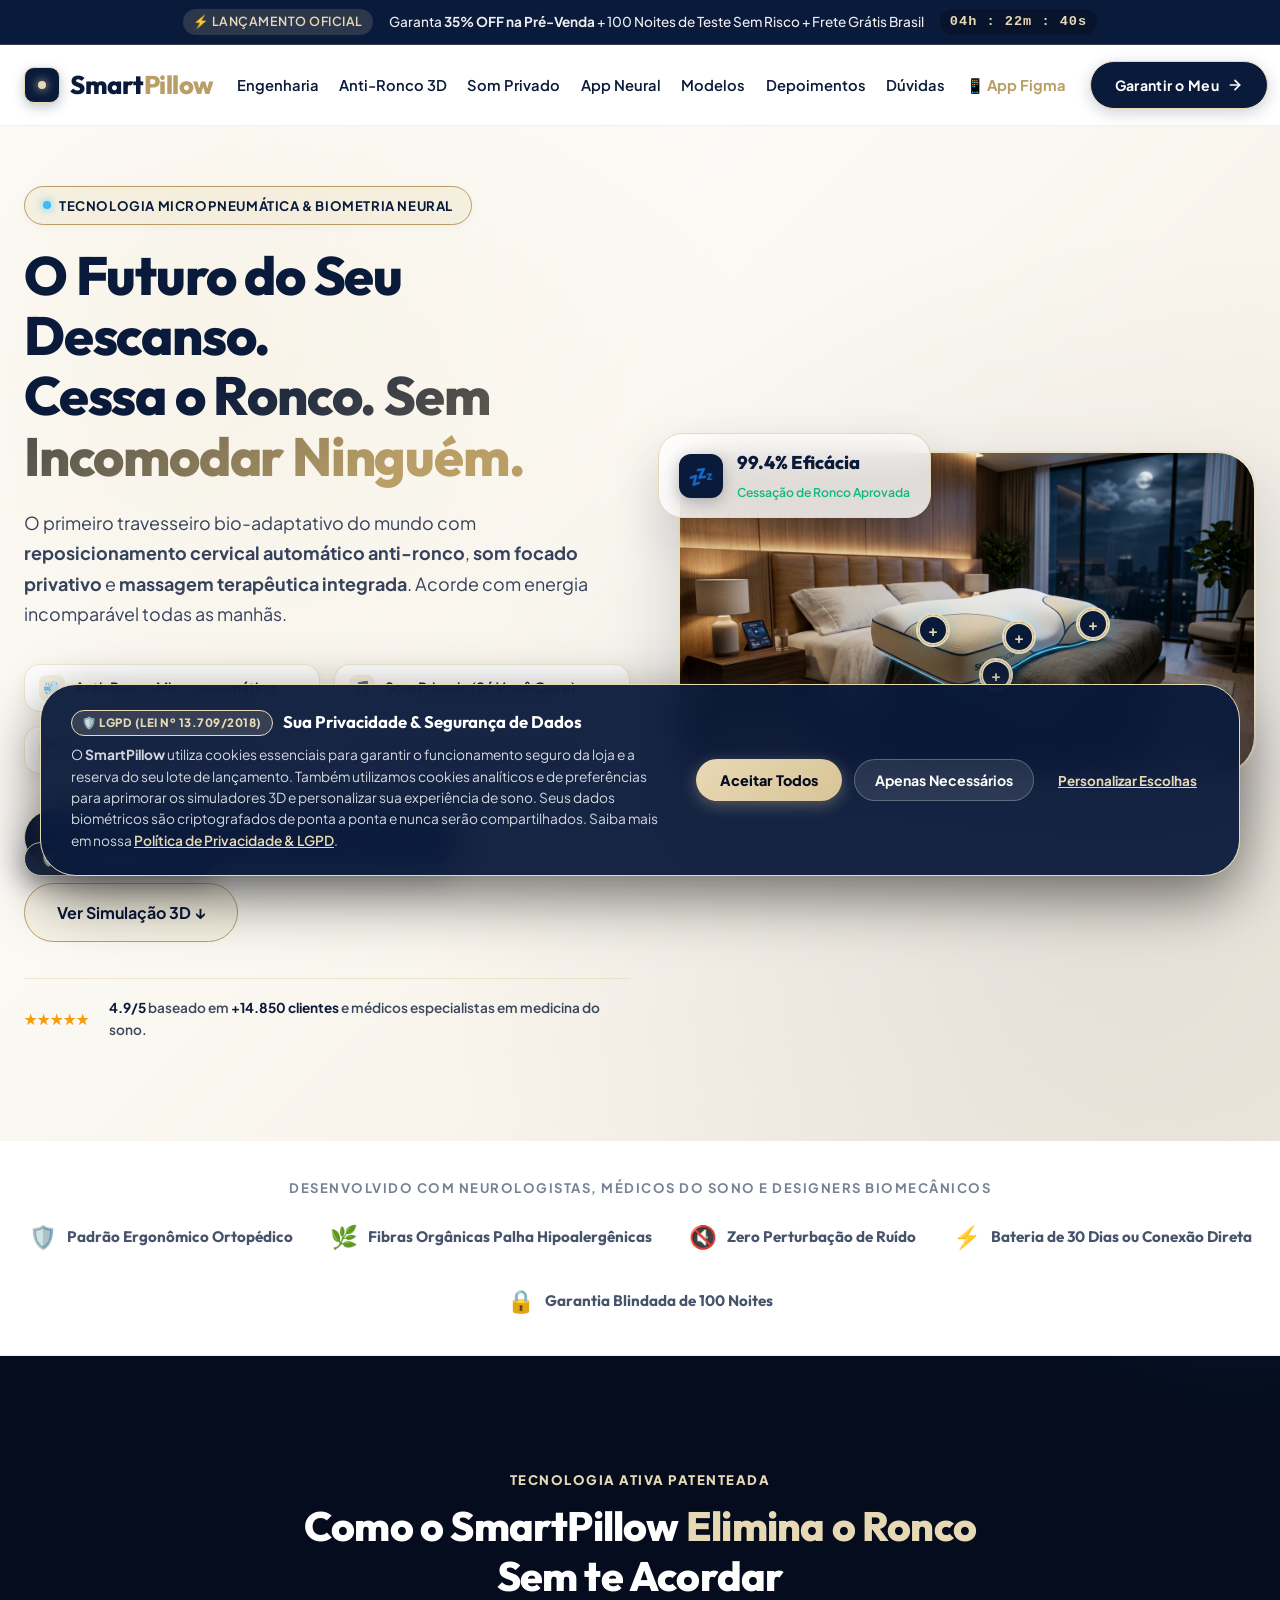
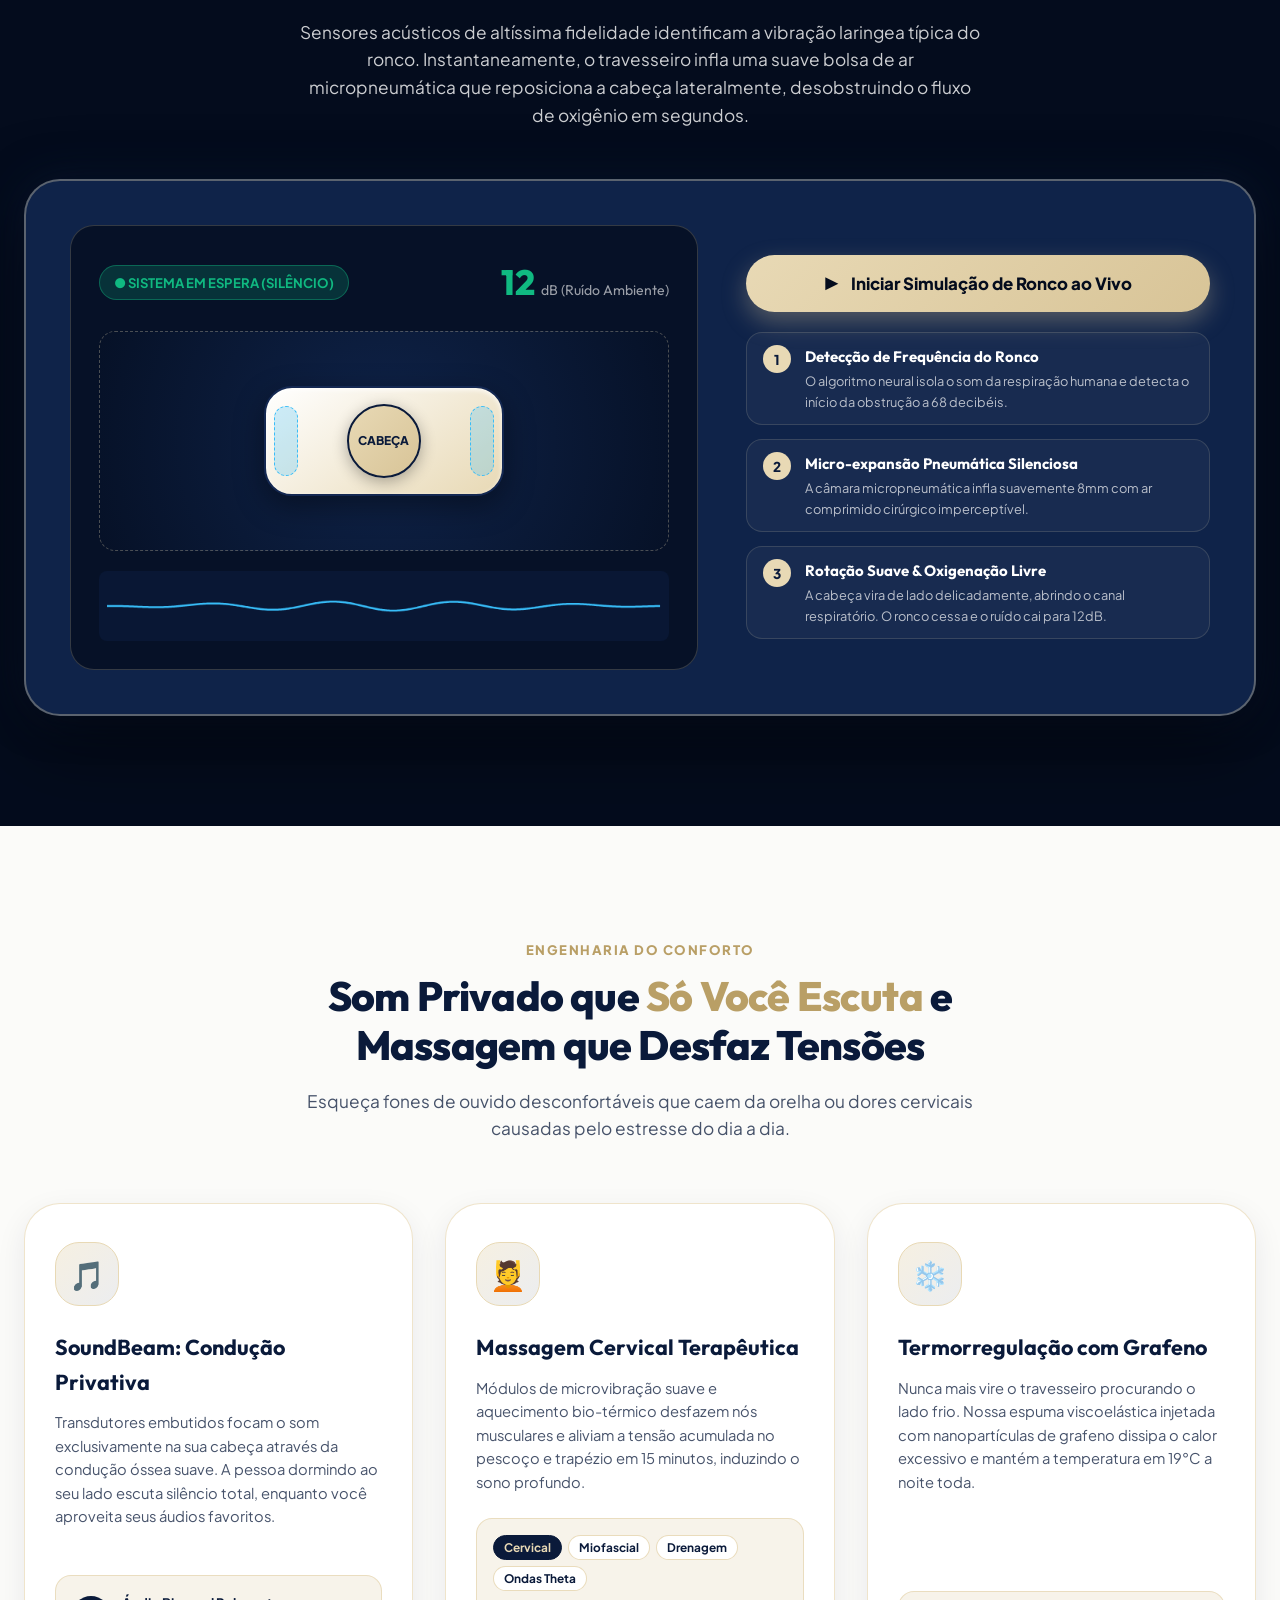
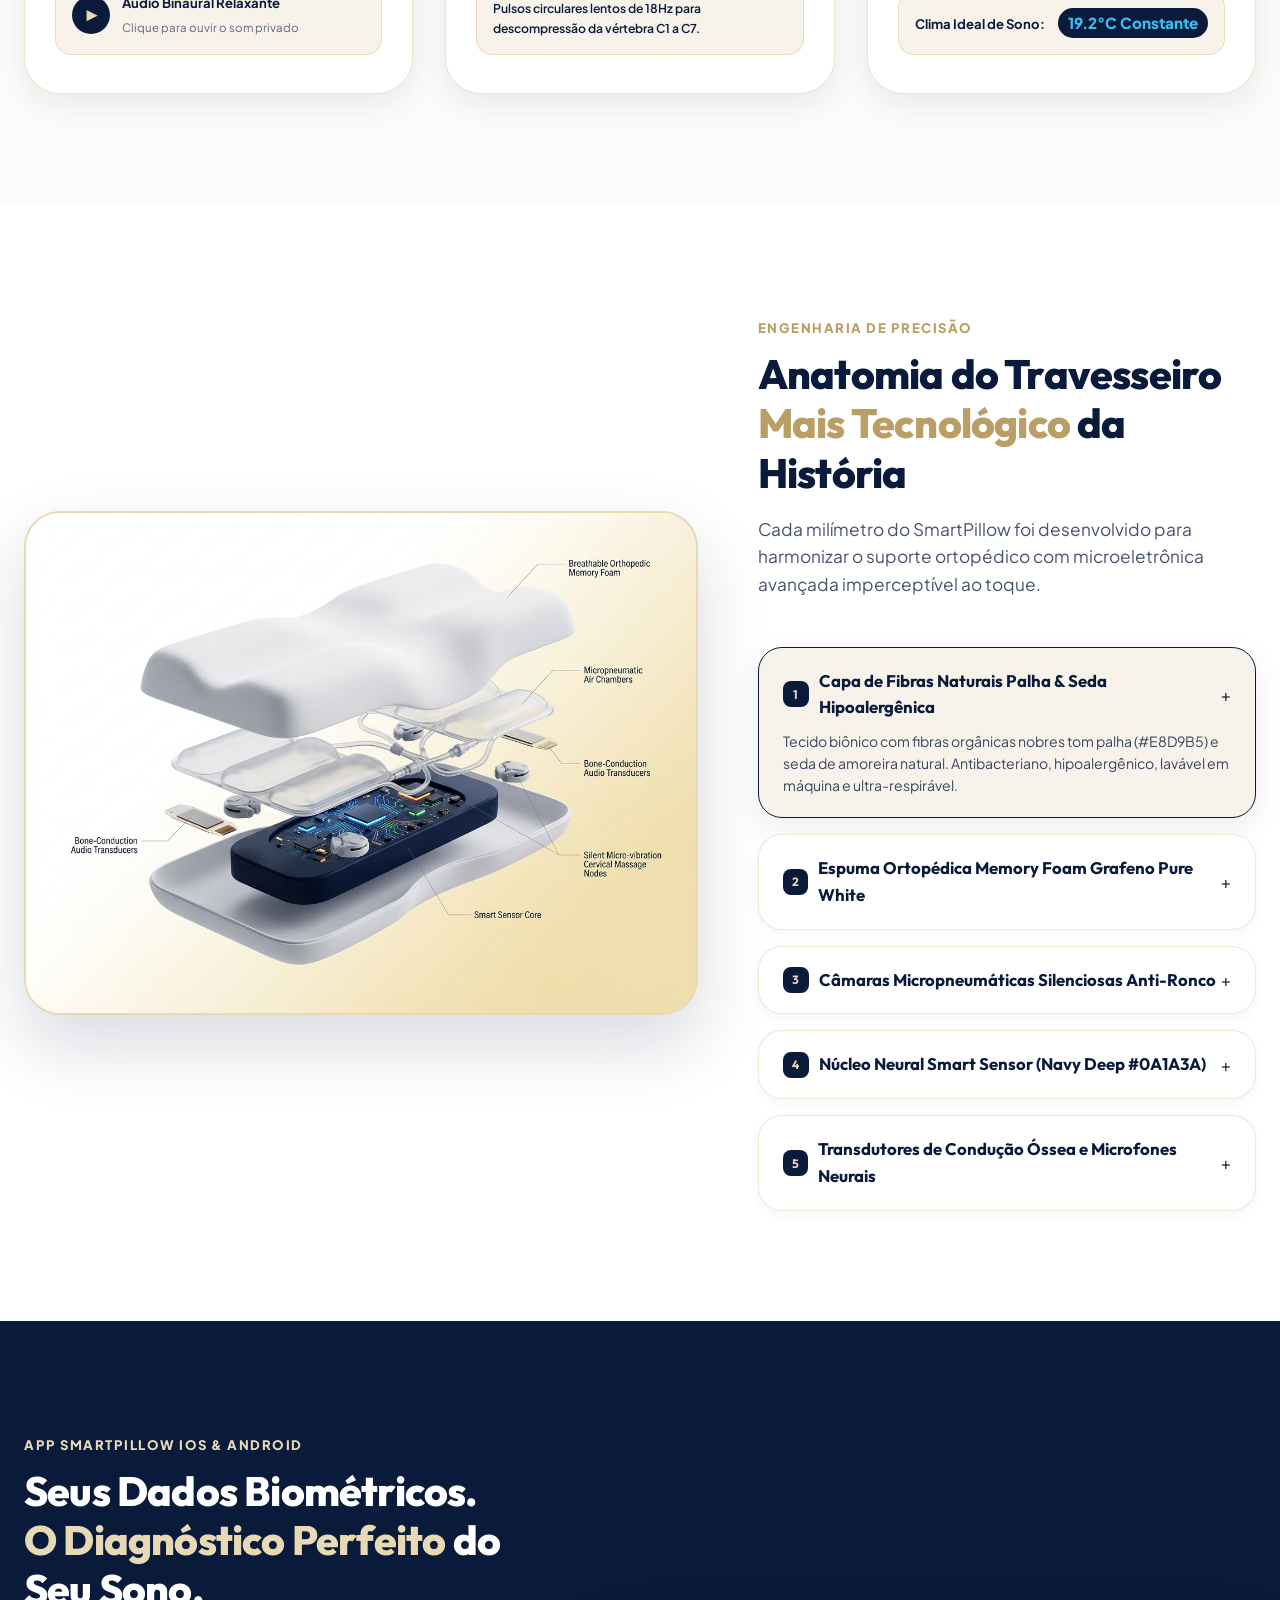
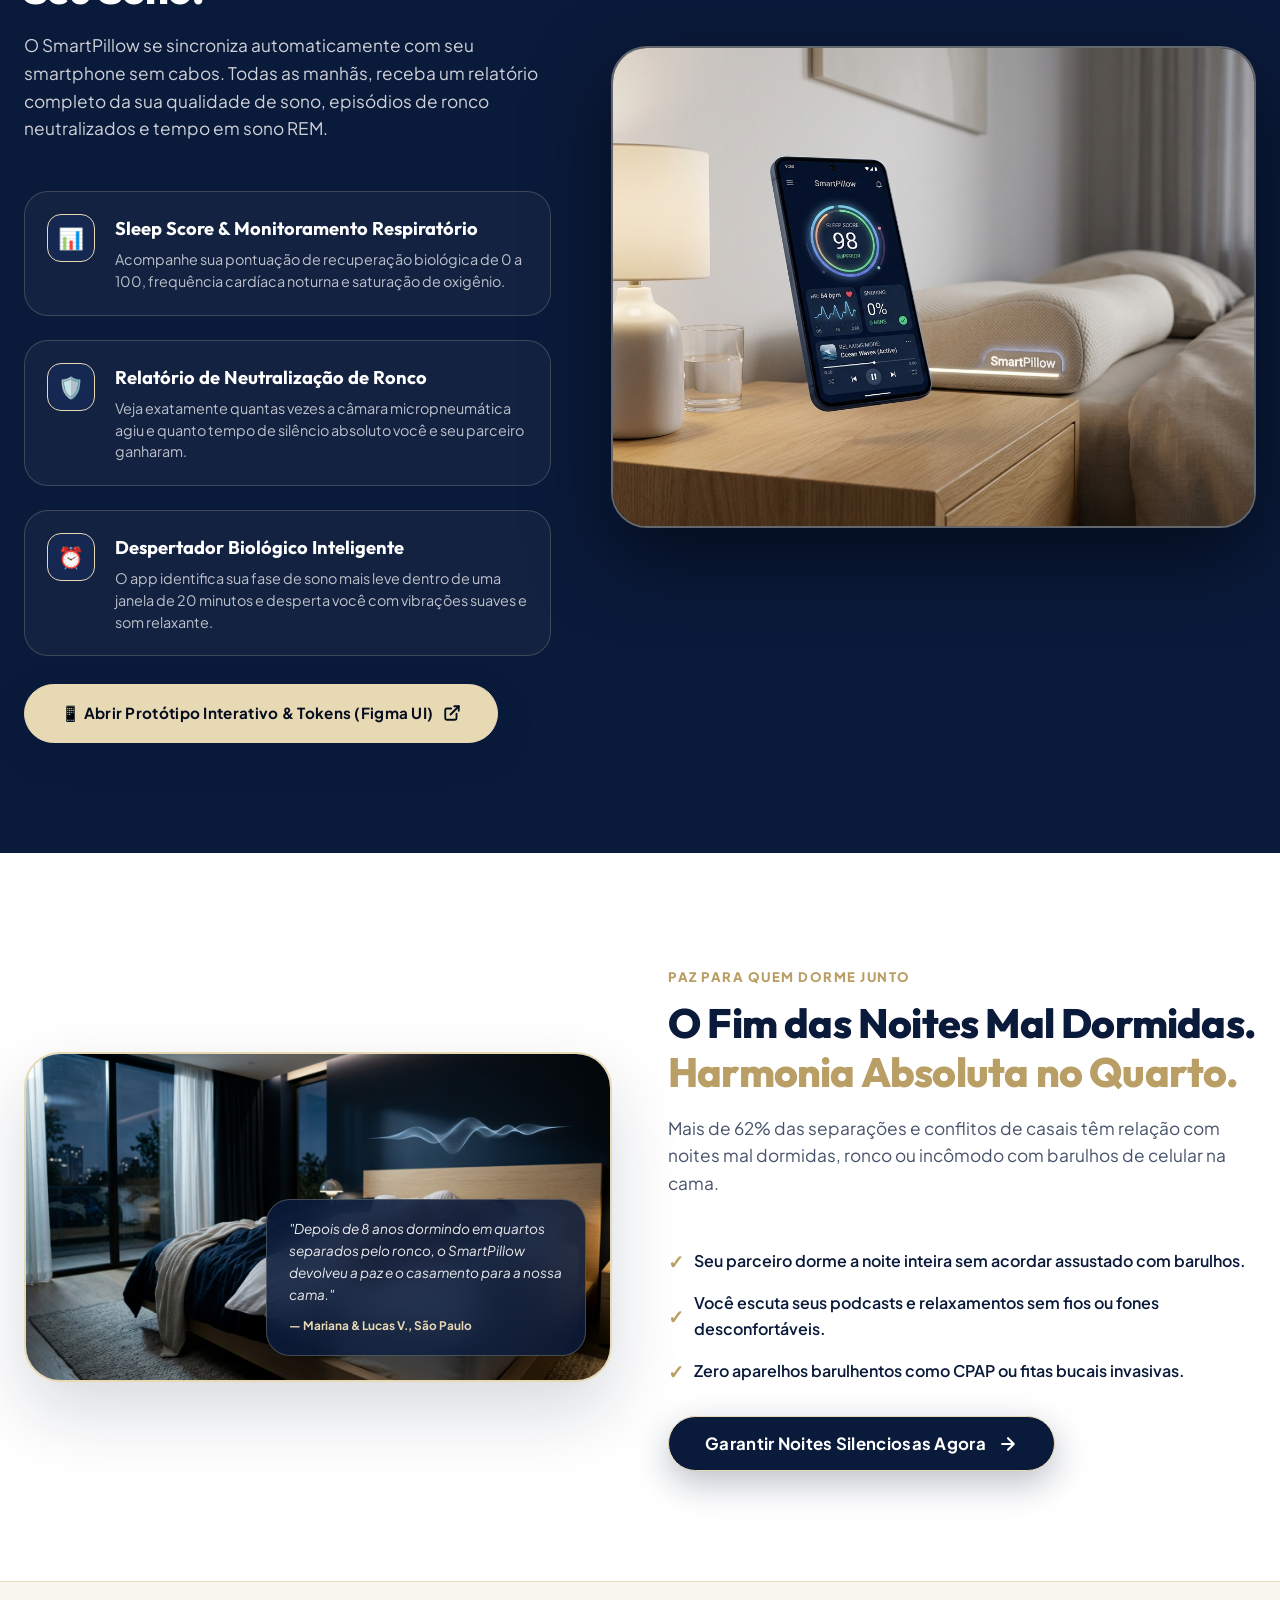
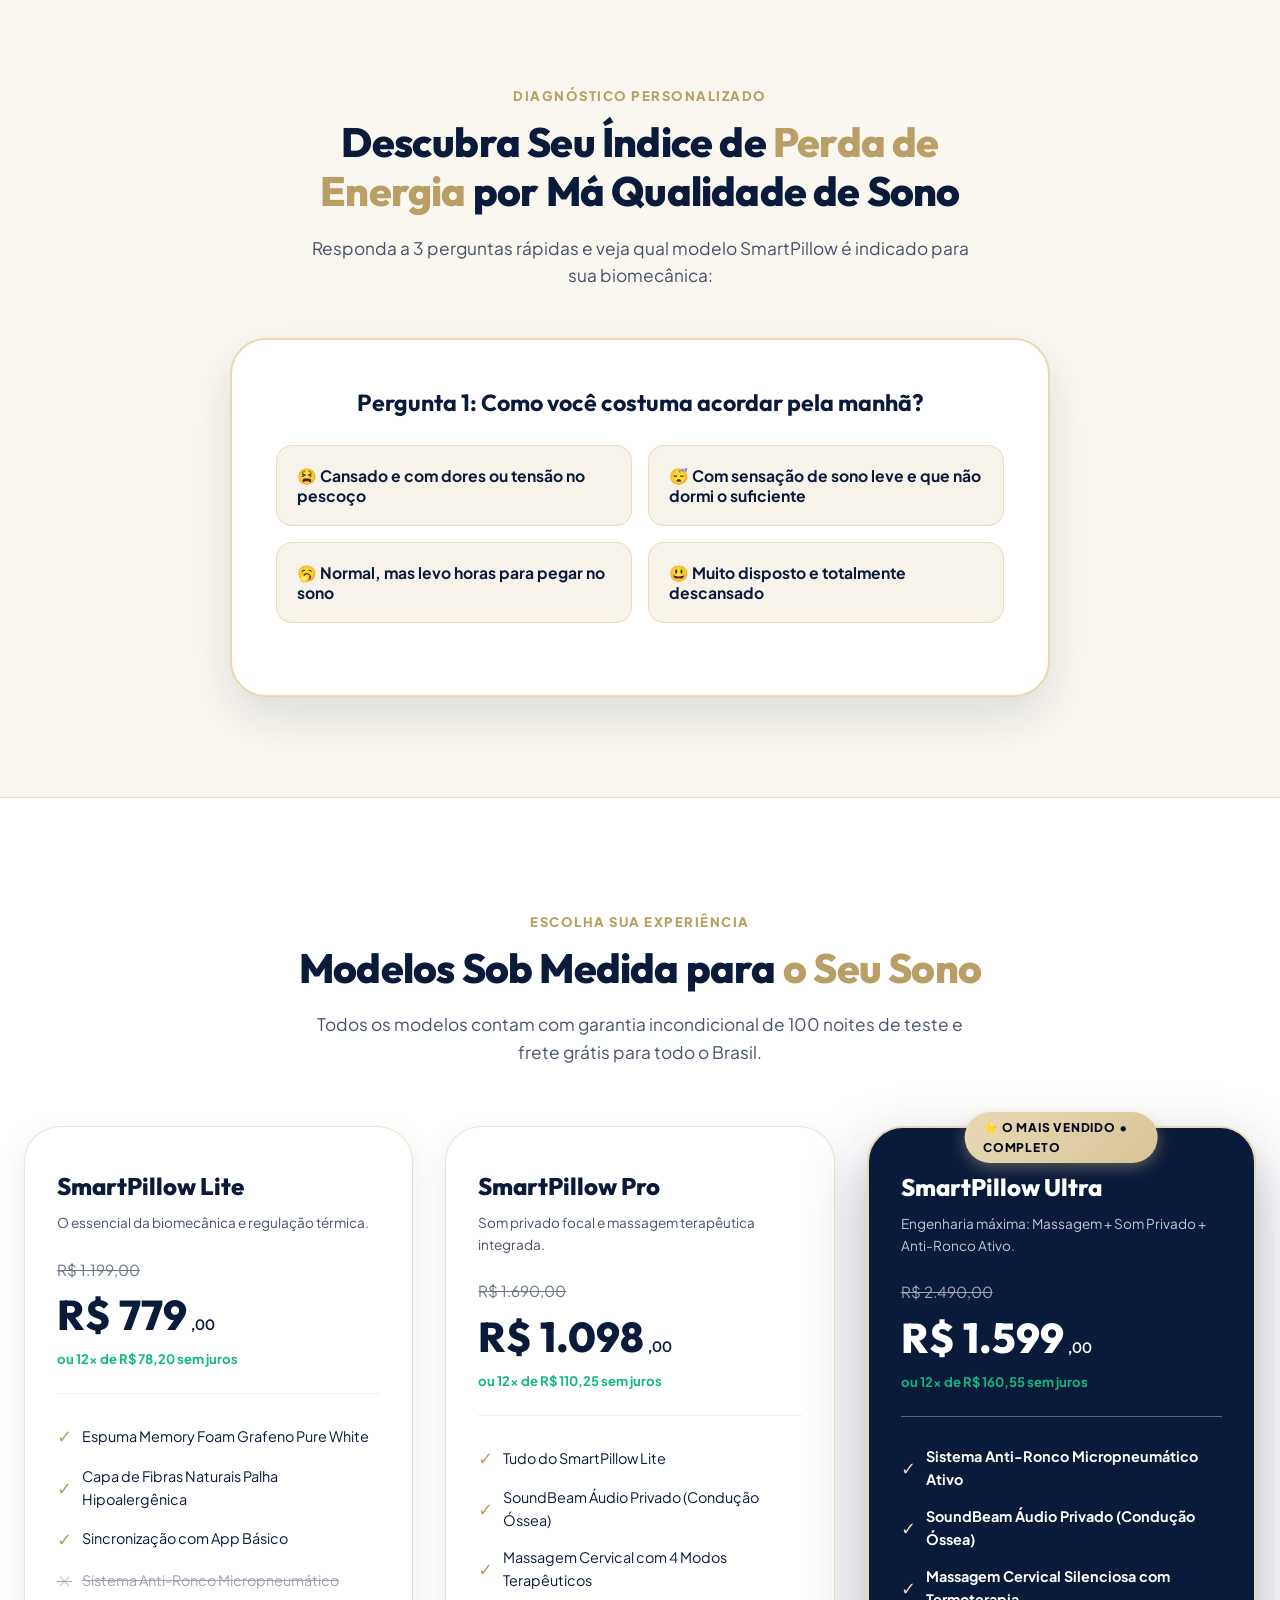
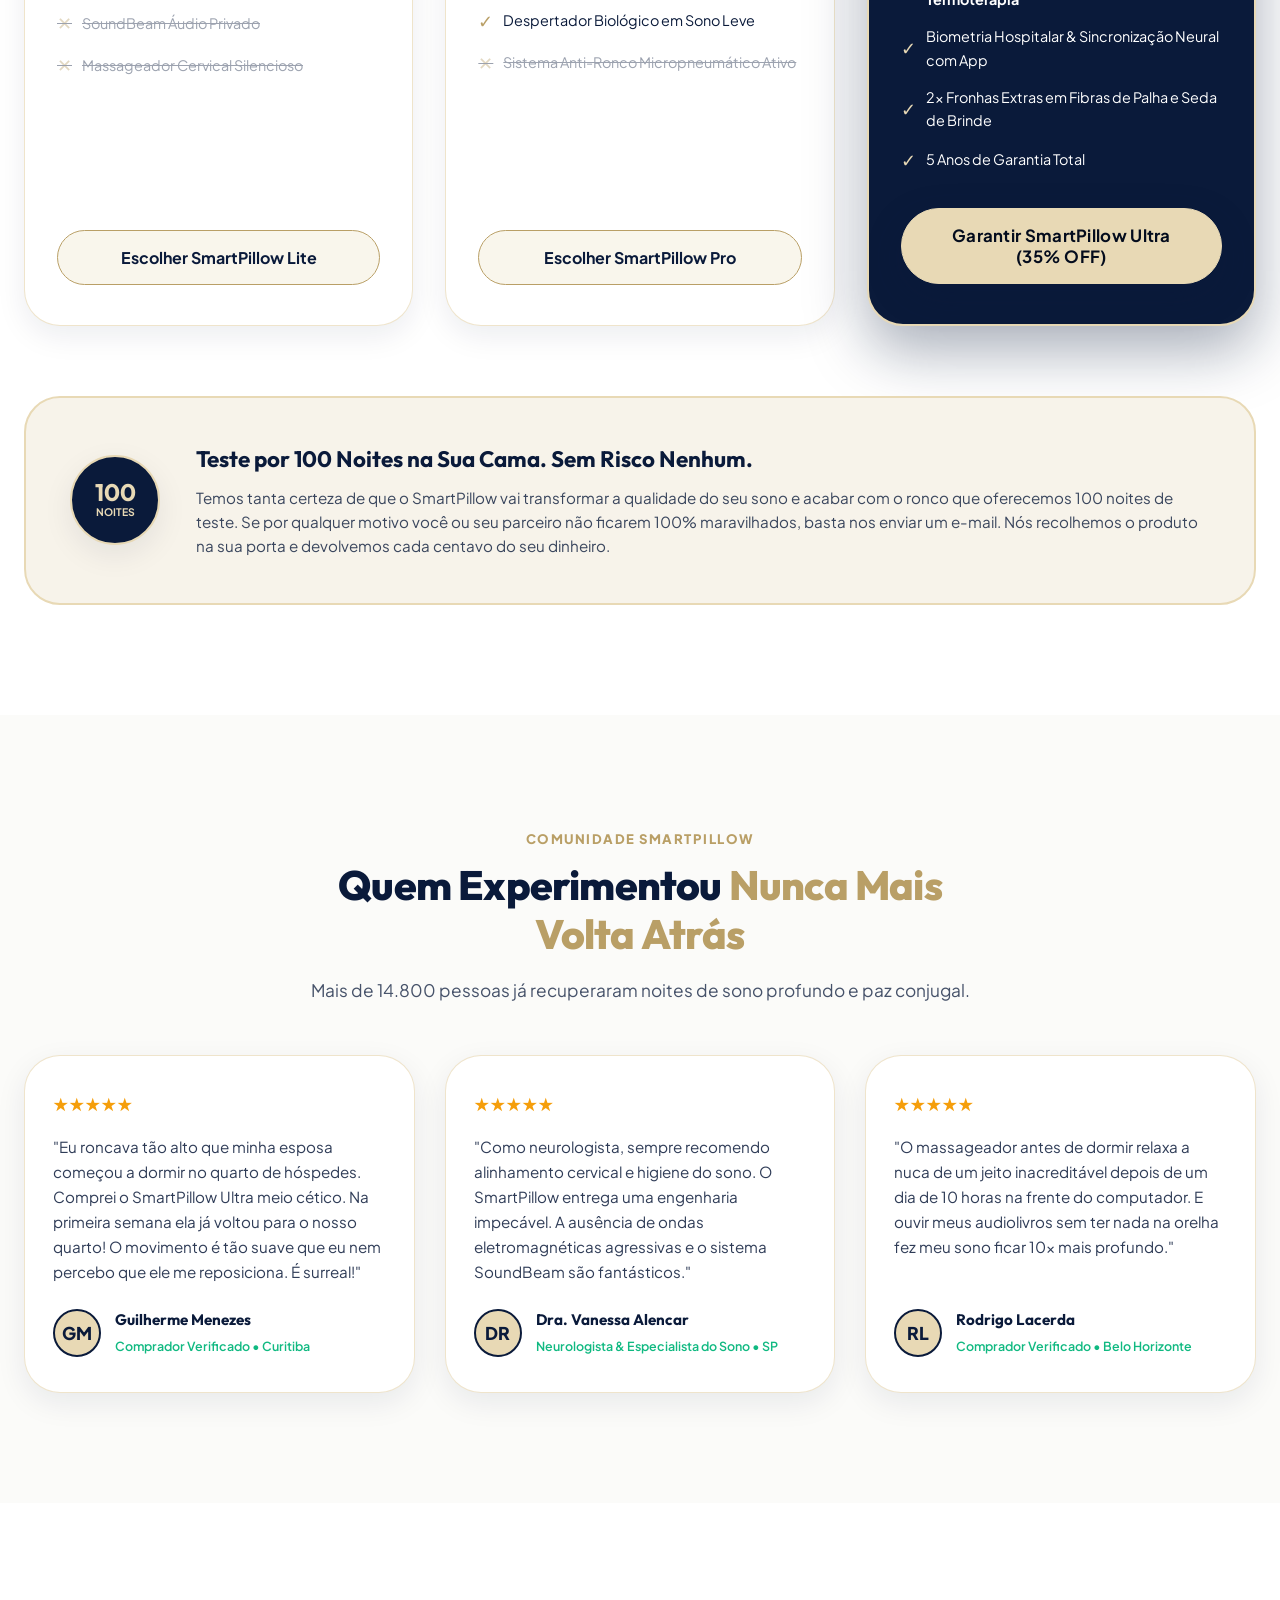
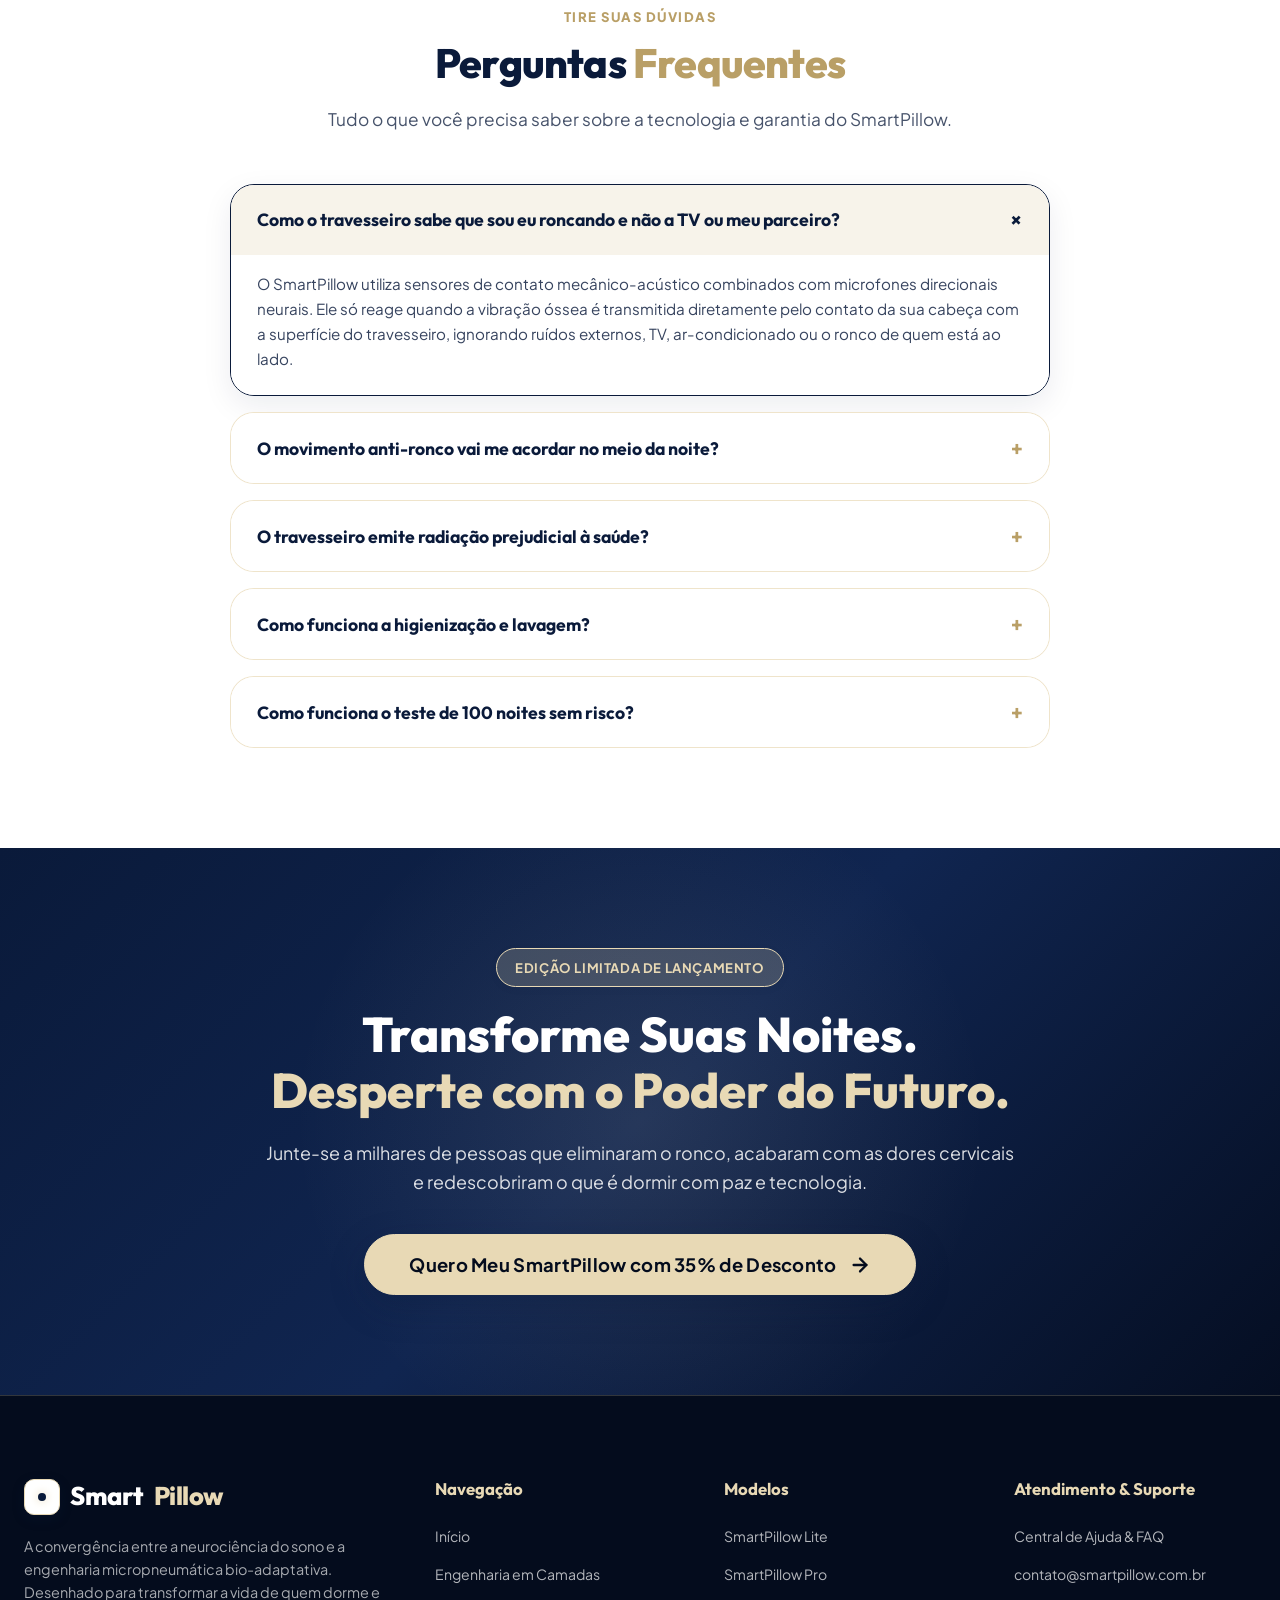
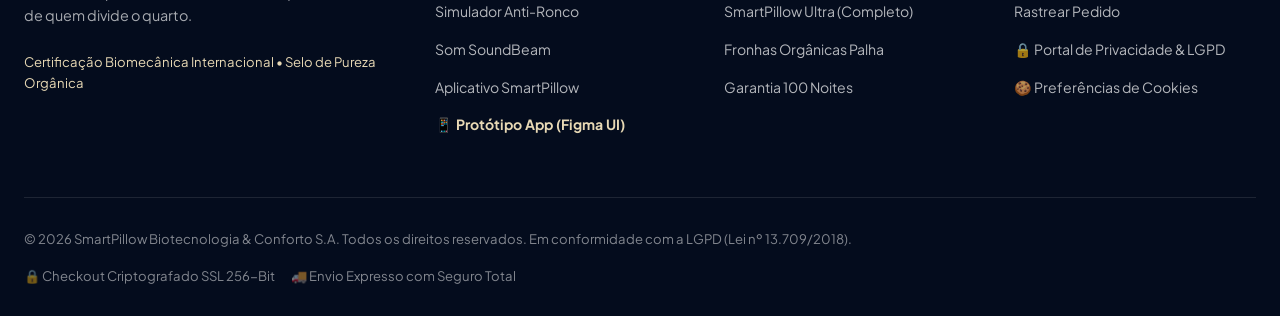
==== commit c7bd8eca: "Corrige quebra do menu no cabeçalho após inclusão do App Figma - Impede quebra de linha nos links, l" ====
--- a/index.html
+++ b/index.html
@@ -37,7 +37,7 @@
         <div class="logo-icon">
           <div class="logo-dot"></div>
         </div>
-        Smart<span>Pillow</span>
+        <div class="logo-text">Smart<span>Pillow</span></div>
       </a>
 
       <nav aria-label="Navegação Principal">
--- a/css/style.css
+++ b/css/style.css
@@ -217,6 +217,7 @@
   display: flex;
   align-items: center;
   justify-content: space-between;
+  gap: 24px;
   height: 80px;
 }
 
@@ -229,6 +230,8 @@
   font-weight: 800;
   color: var(--navy);
   letter-spacing: -0.5px;
+  flex-shrink: 0;
+  white-space: nowrap;
 }
 
 .logo-icon {
@@ -265,7 +268,7 @@
 .nav-menu {
   display: flex;
   align-items: center;
-  gap: 32px;
+  gap: clamp(14px, 1.6vw, 28px);
   list-style: none;
 }
 
@@ -275,6 +278,7 @@
   color: var(--navy);
   position: relative;
   padding: 6px 0;
+  white-space: nowrap;
   transition: var(--transition-fast);
 }
 
@@ -302,6 +306,7 @@
   display: flex;
   align-items: center;
   gap: 16px;
+  flex-shrink: 0;
 }
 
 .btn-header {
@@ -318,6 +323,7 @@
   display: inline-flex;
   align-items: center;
   gap: 8px;
+  white-space: nowrap;
 }
 
 .btn-header:hover {
@@ -2599,6 +2605,25 @@
 .dpo-contact-box p {
   font-size: 0.82rem;
   color: rgba(255, 255, 255, 0.85);
+}
+
+/* Cabeçalho: compacta o menu em telas médias e o oculta quando 8 links não cabem */
+@media (max-width: 1260px) {
+  .header-container { gap: 16px; }
+  .logo { font-size: 1.4rem; }
+  .nav-link { font-size: 0.84rem; }
+  .btn-header { padding: 10px 18px; font-size: 0.82rem; }
+}
+
+@media (max-width: 1140px) {
+  .nav-menu { display: none; }
+}
+
+@media (max-width: 480px) {
+  .logo { font-size: 1.2rem; gap: 8px; }
+  .logo-icon { width: 30px; height: 30px; }
+  .btn-header { padding: 9px 14px; }
+  .btn-header svg { display: none; }
 }
 
 @media (max-width: 1024px) {
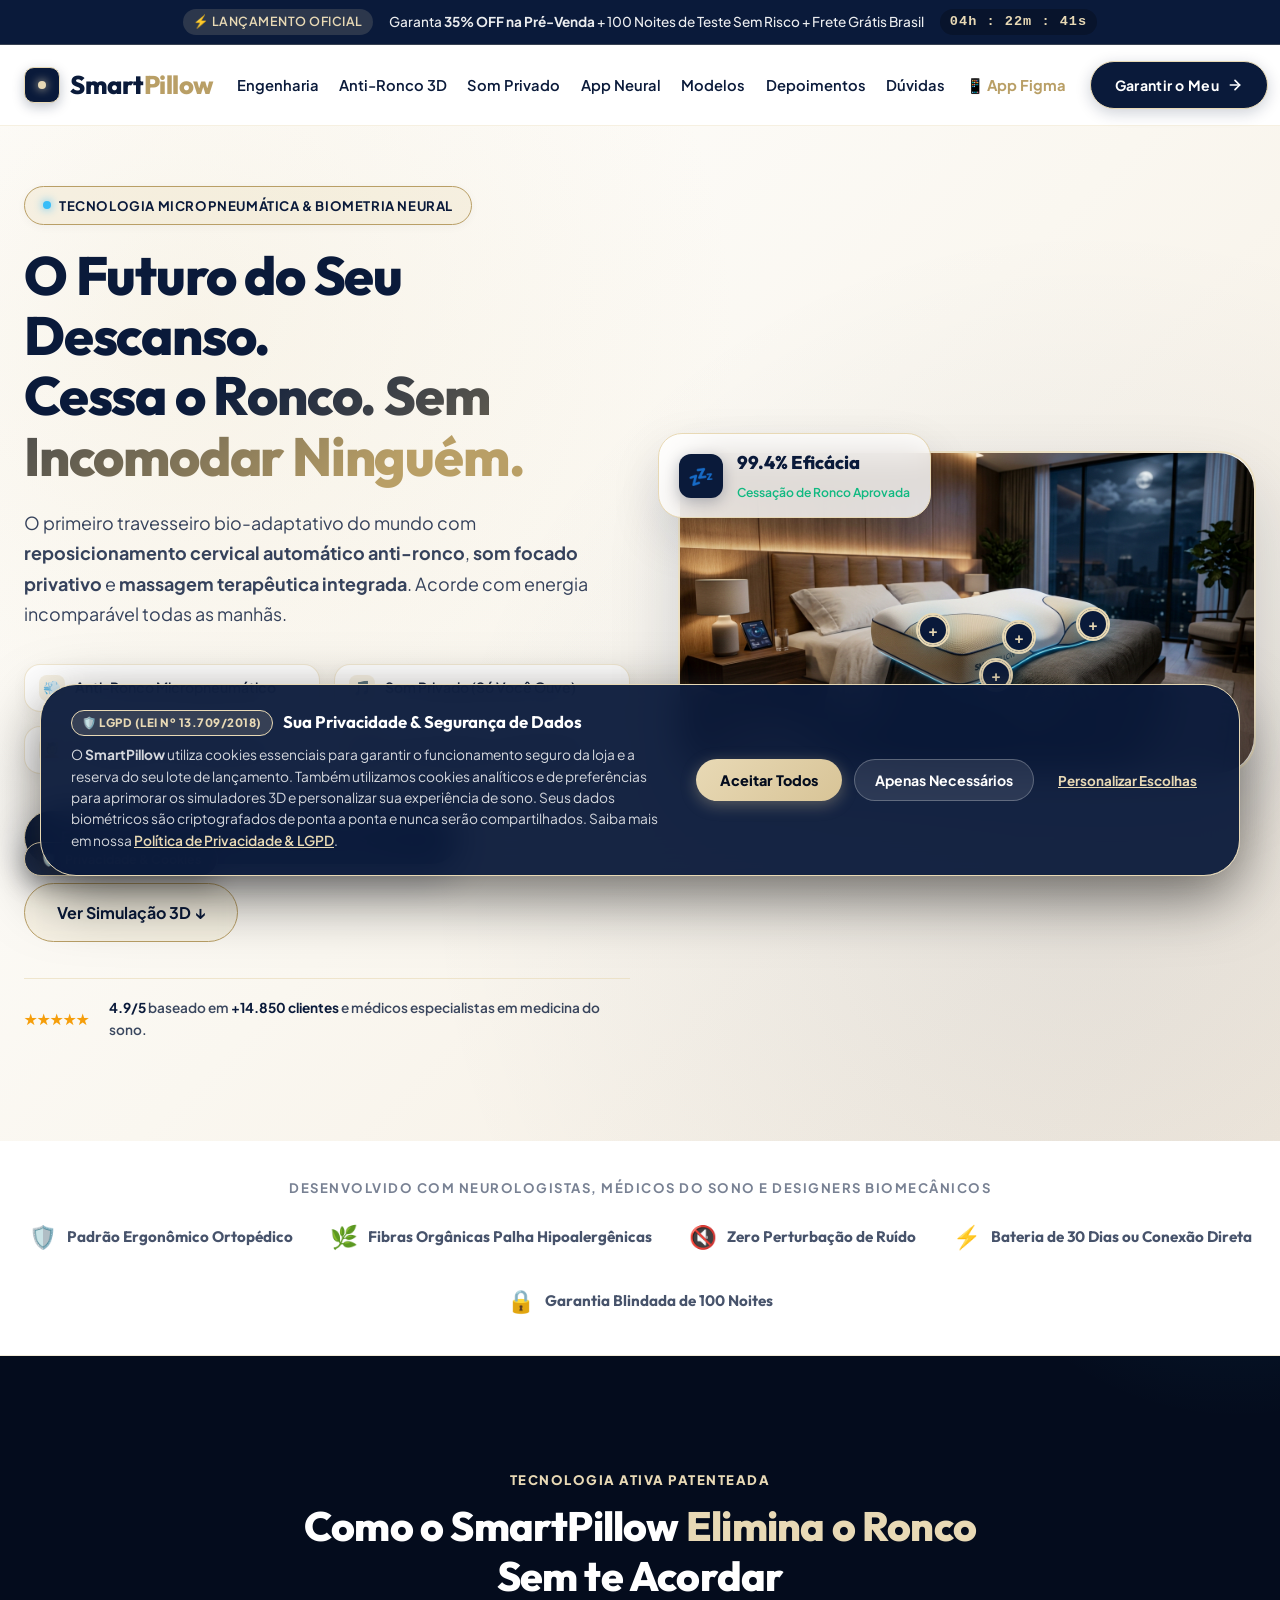
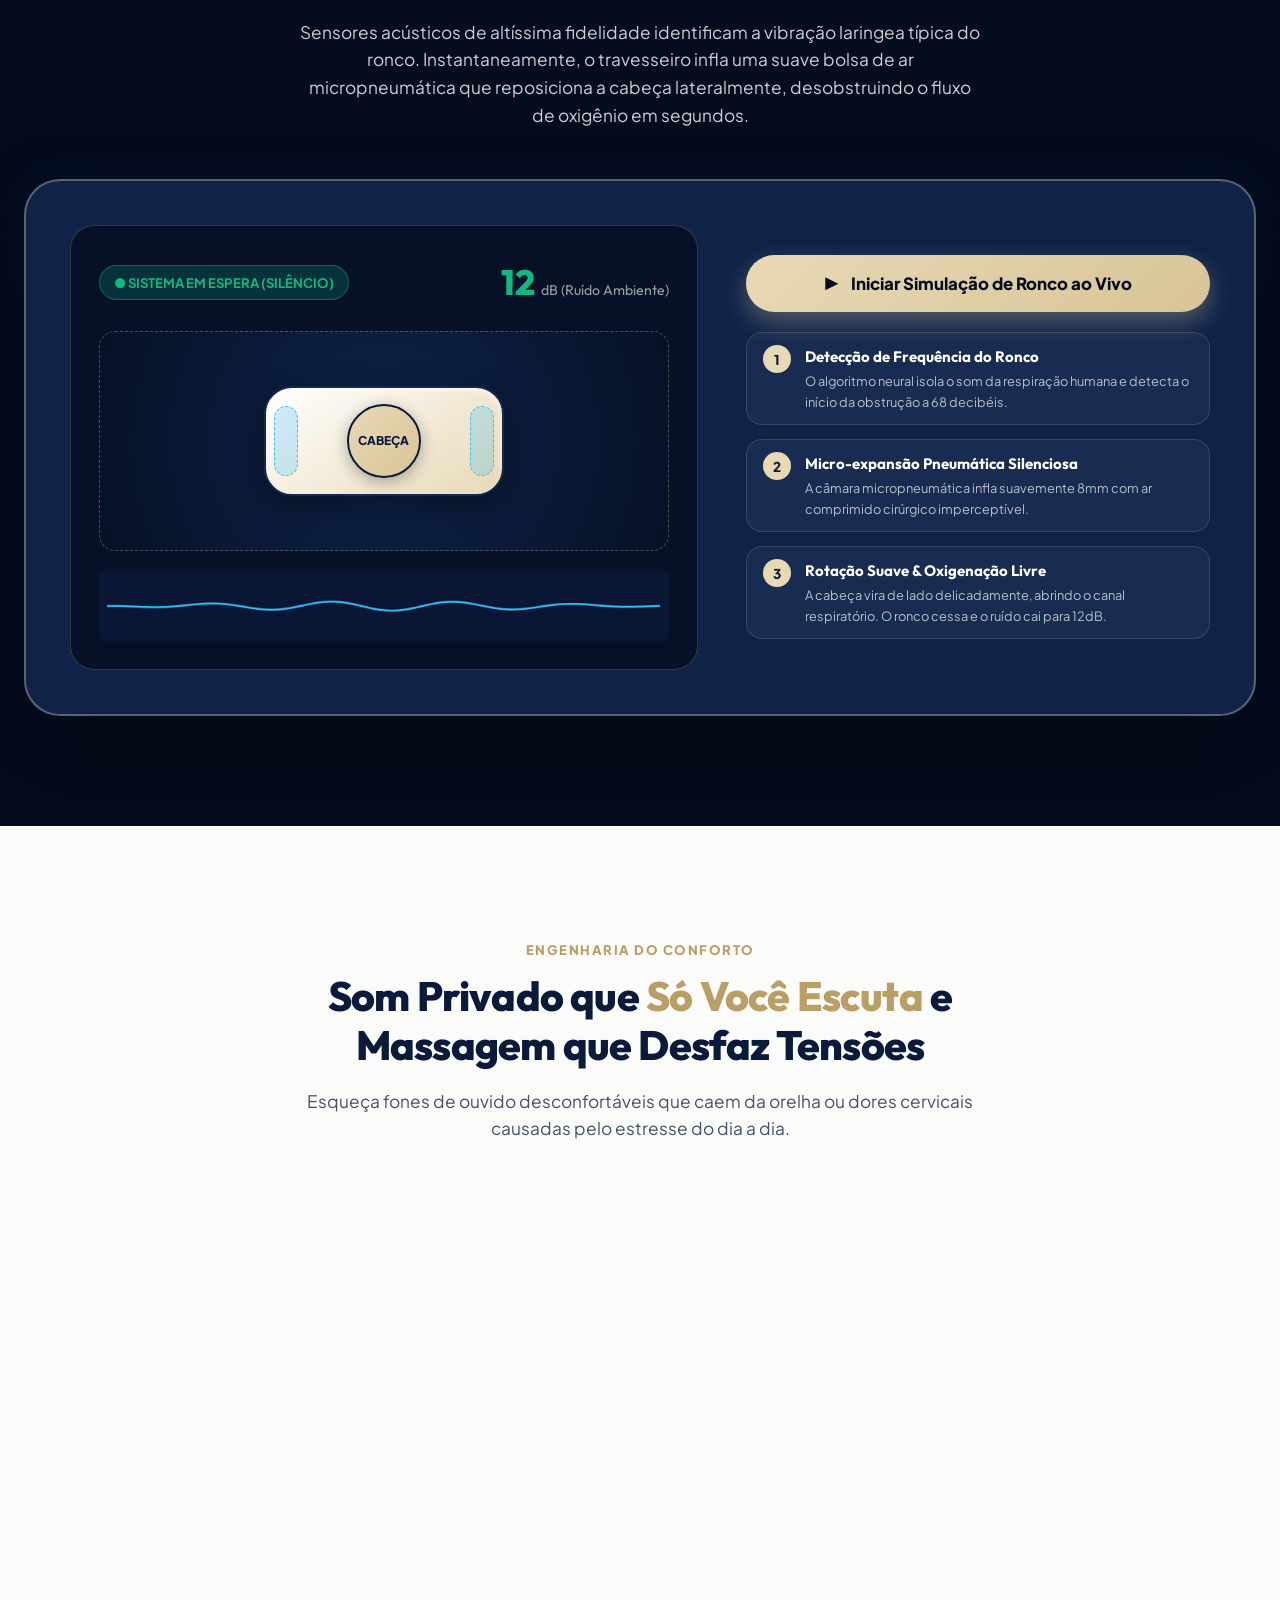
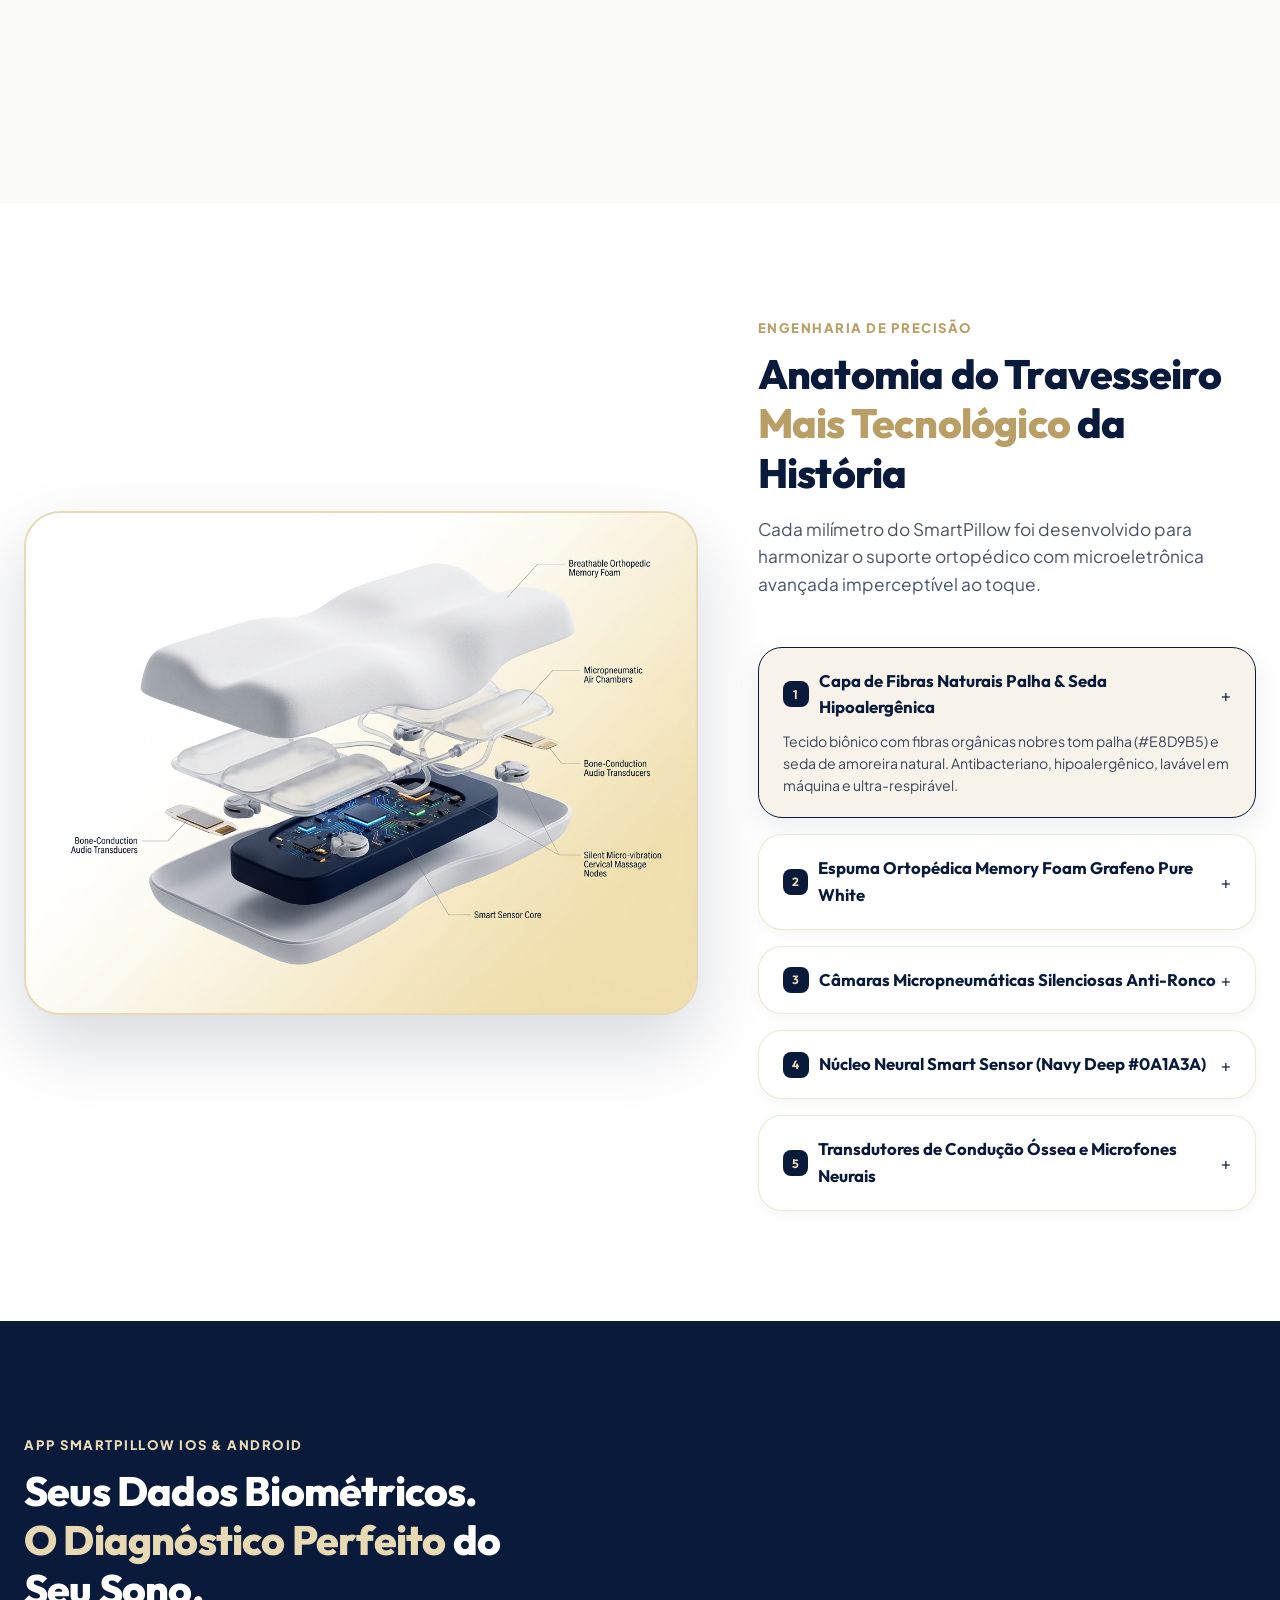
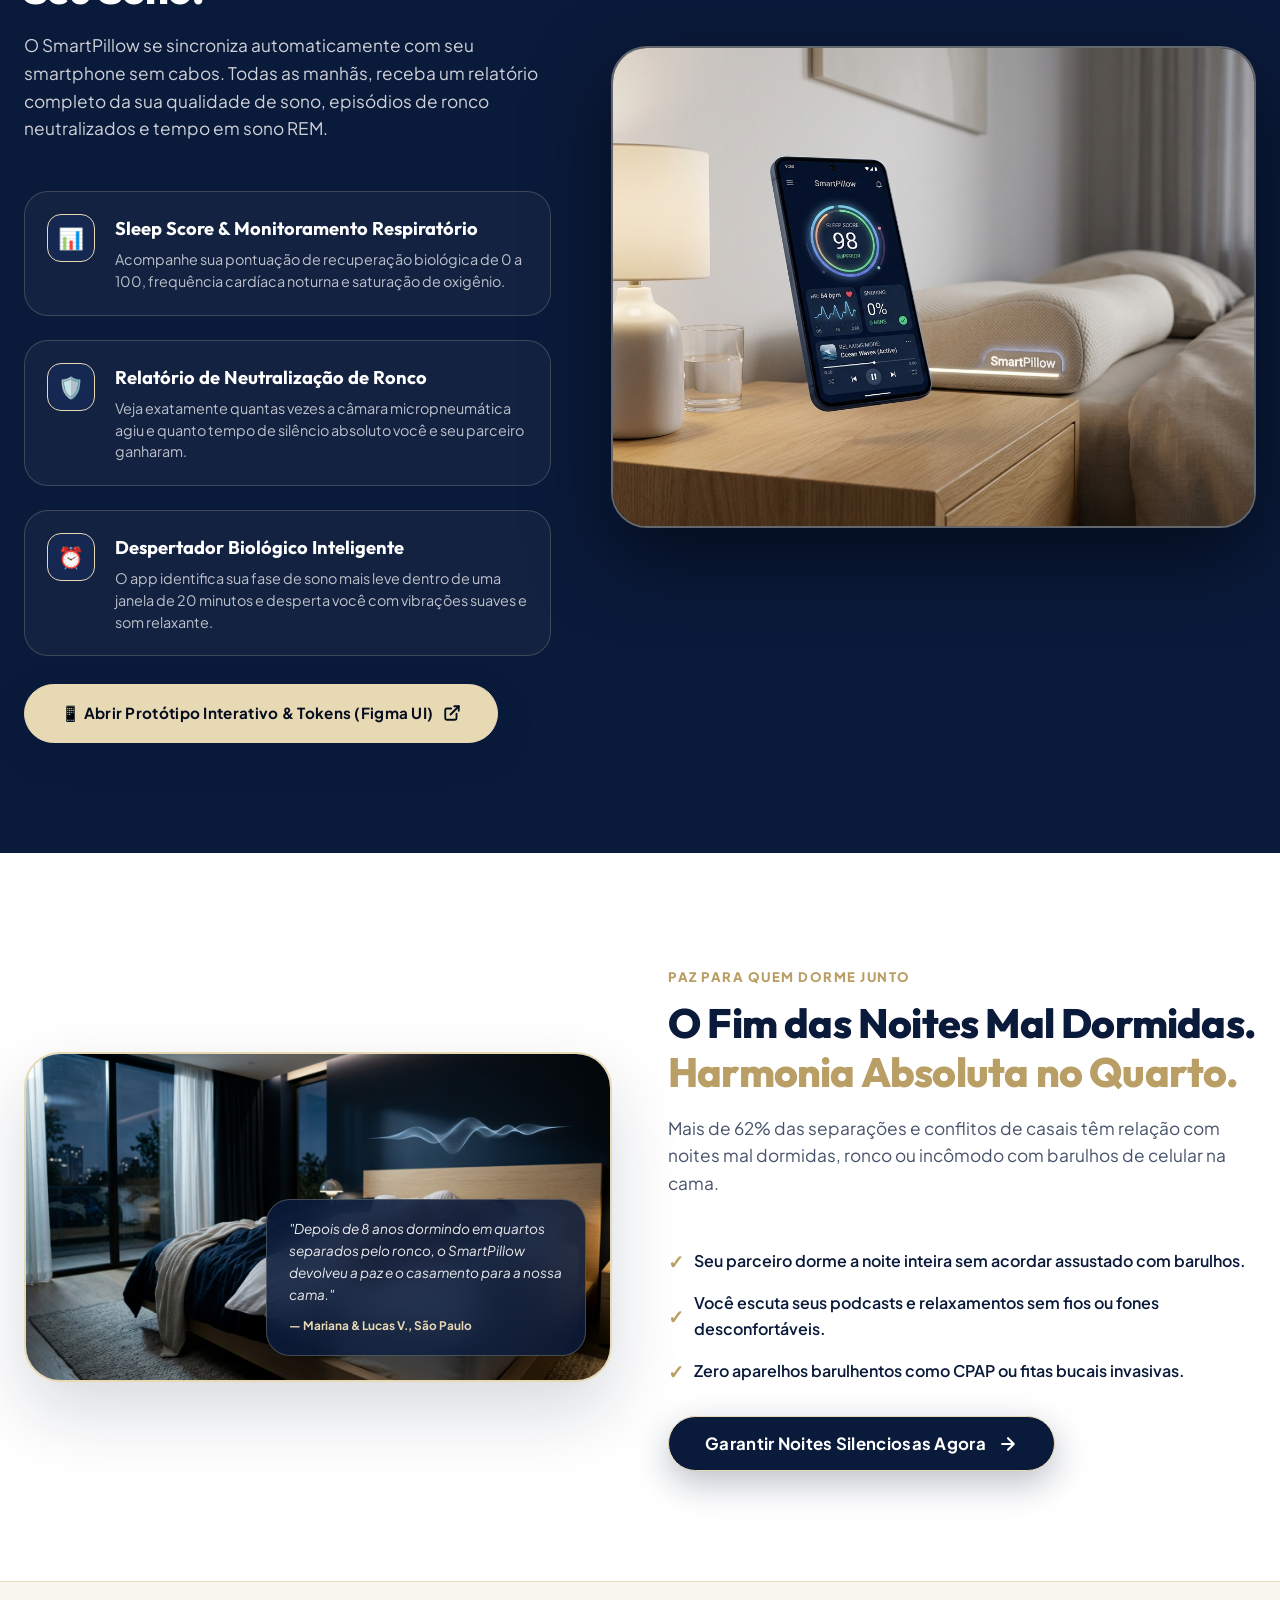
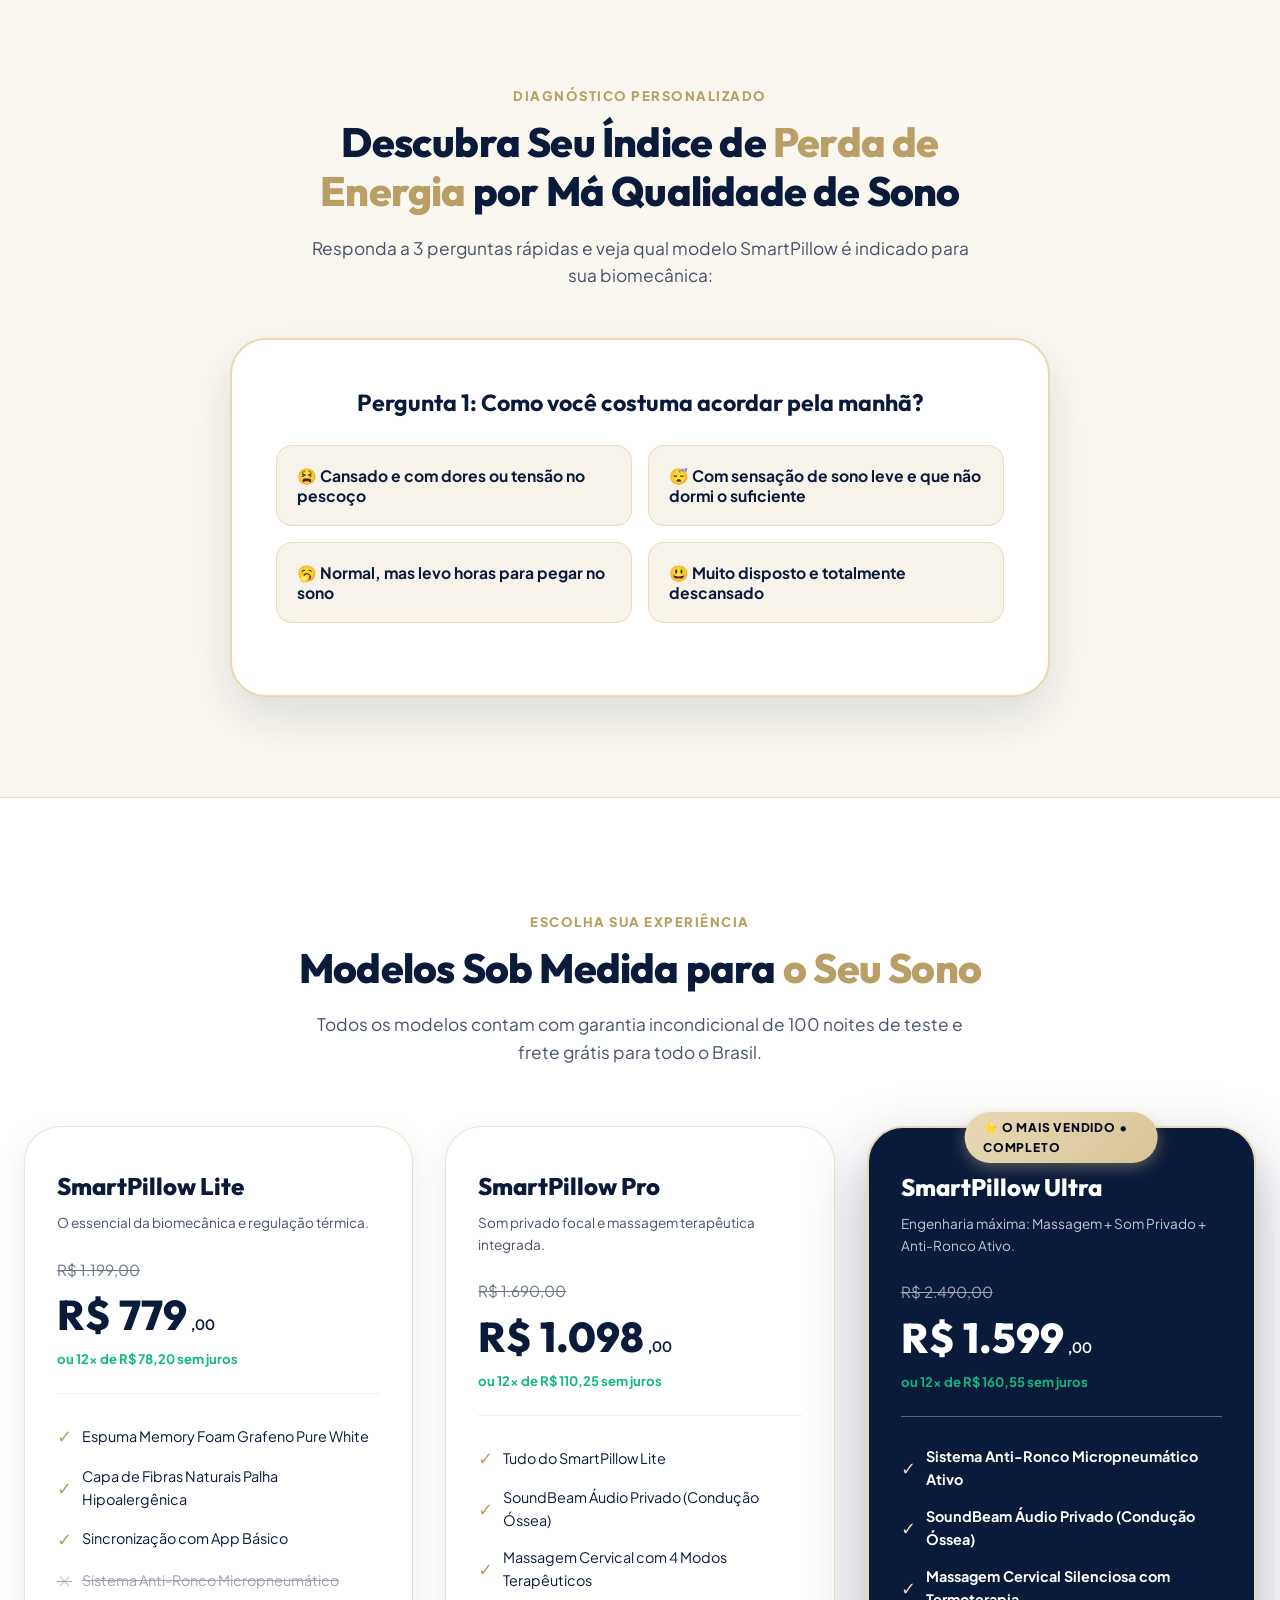
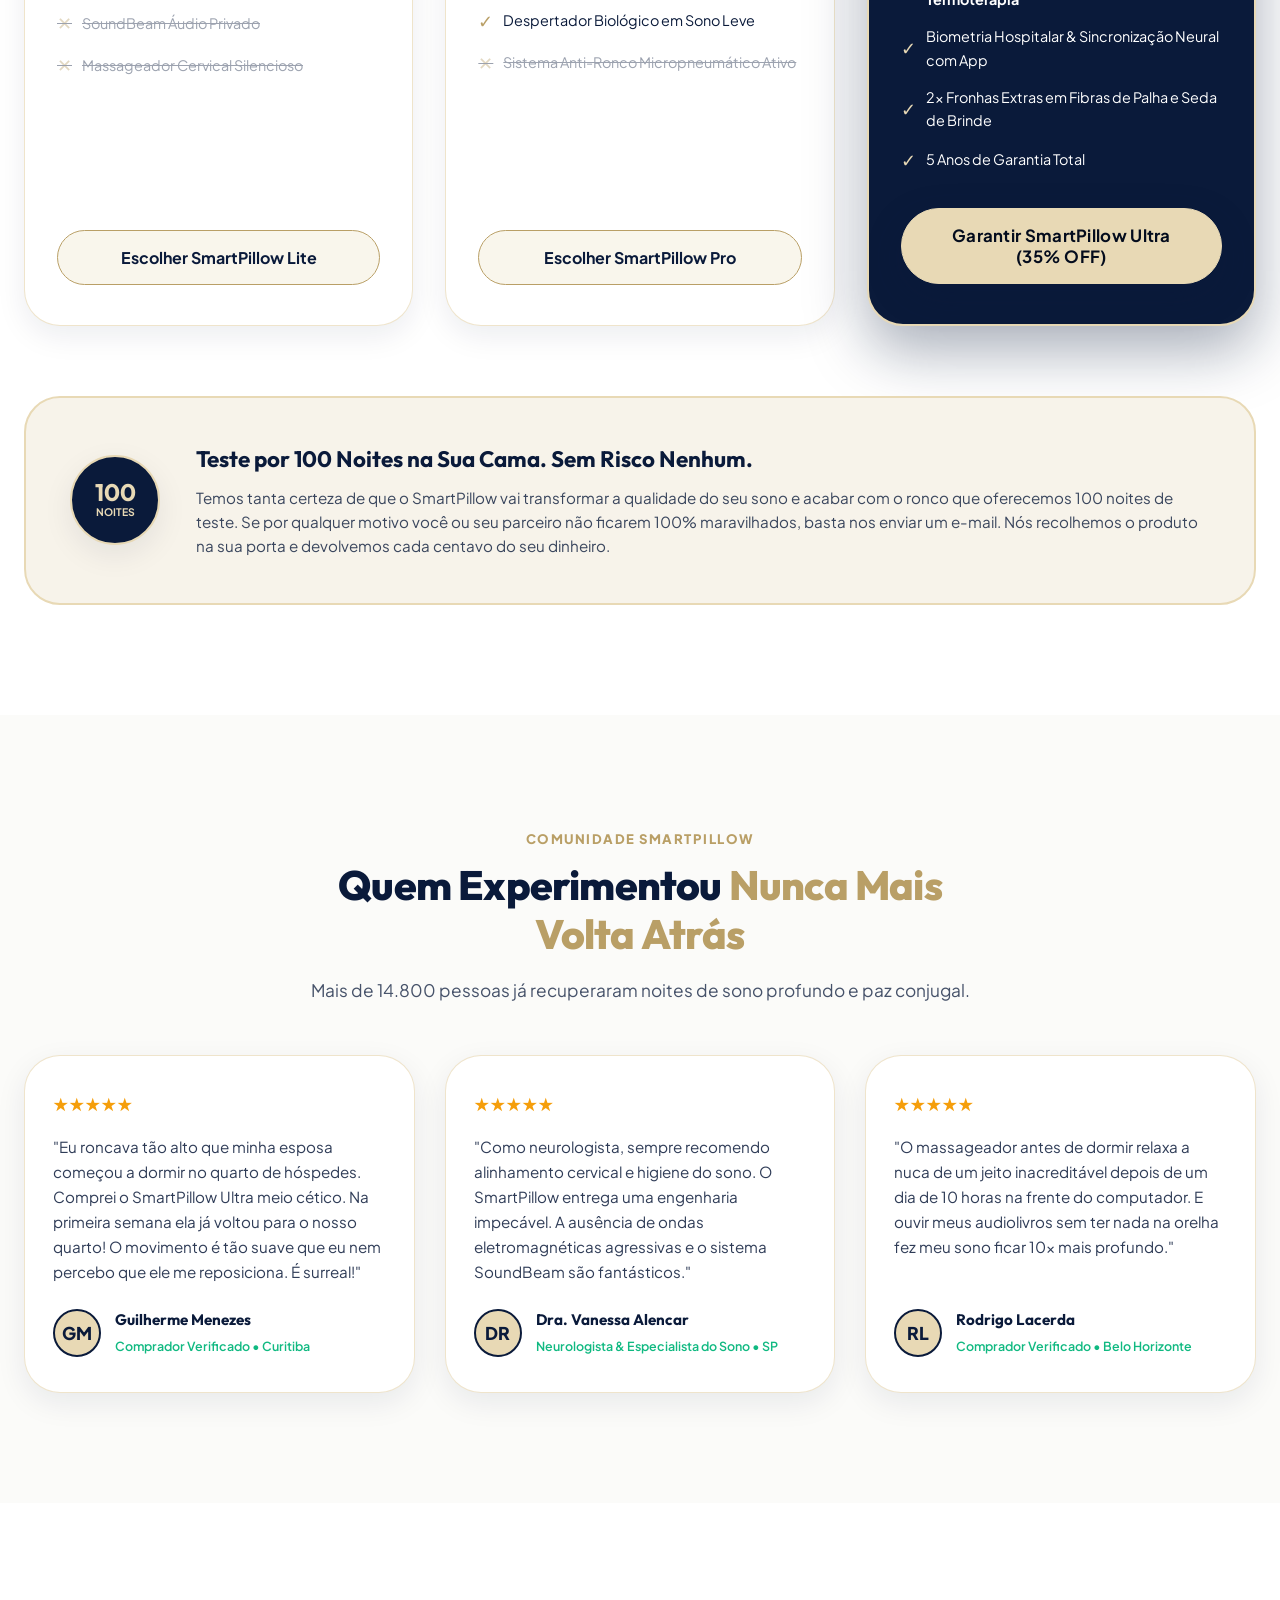
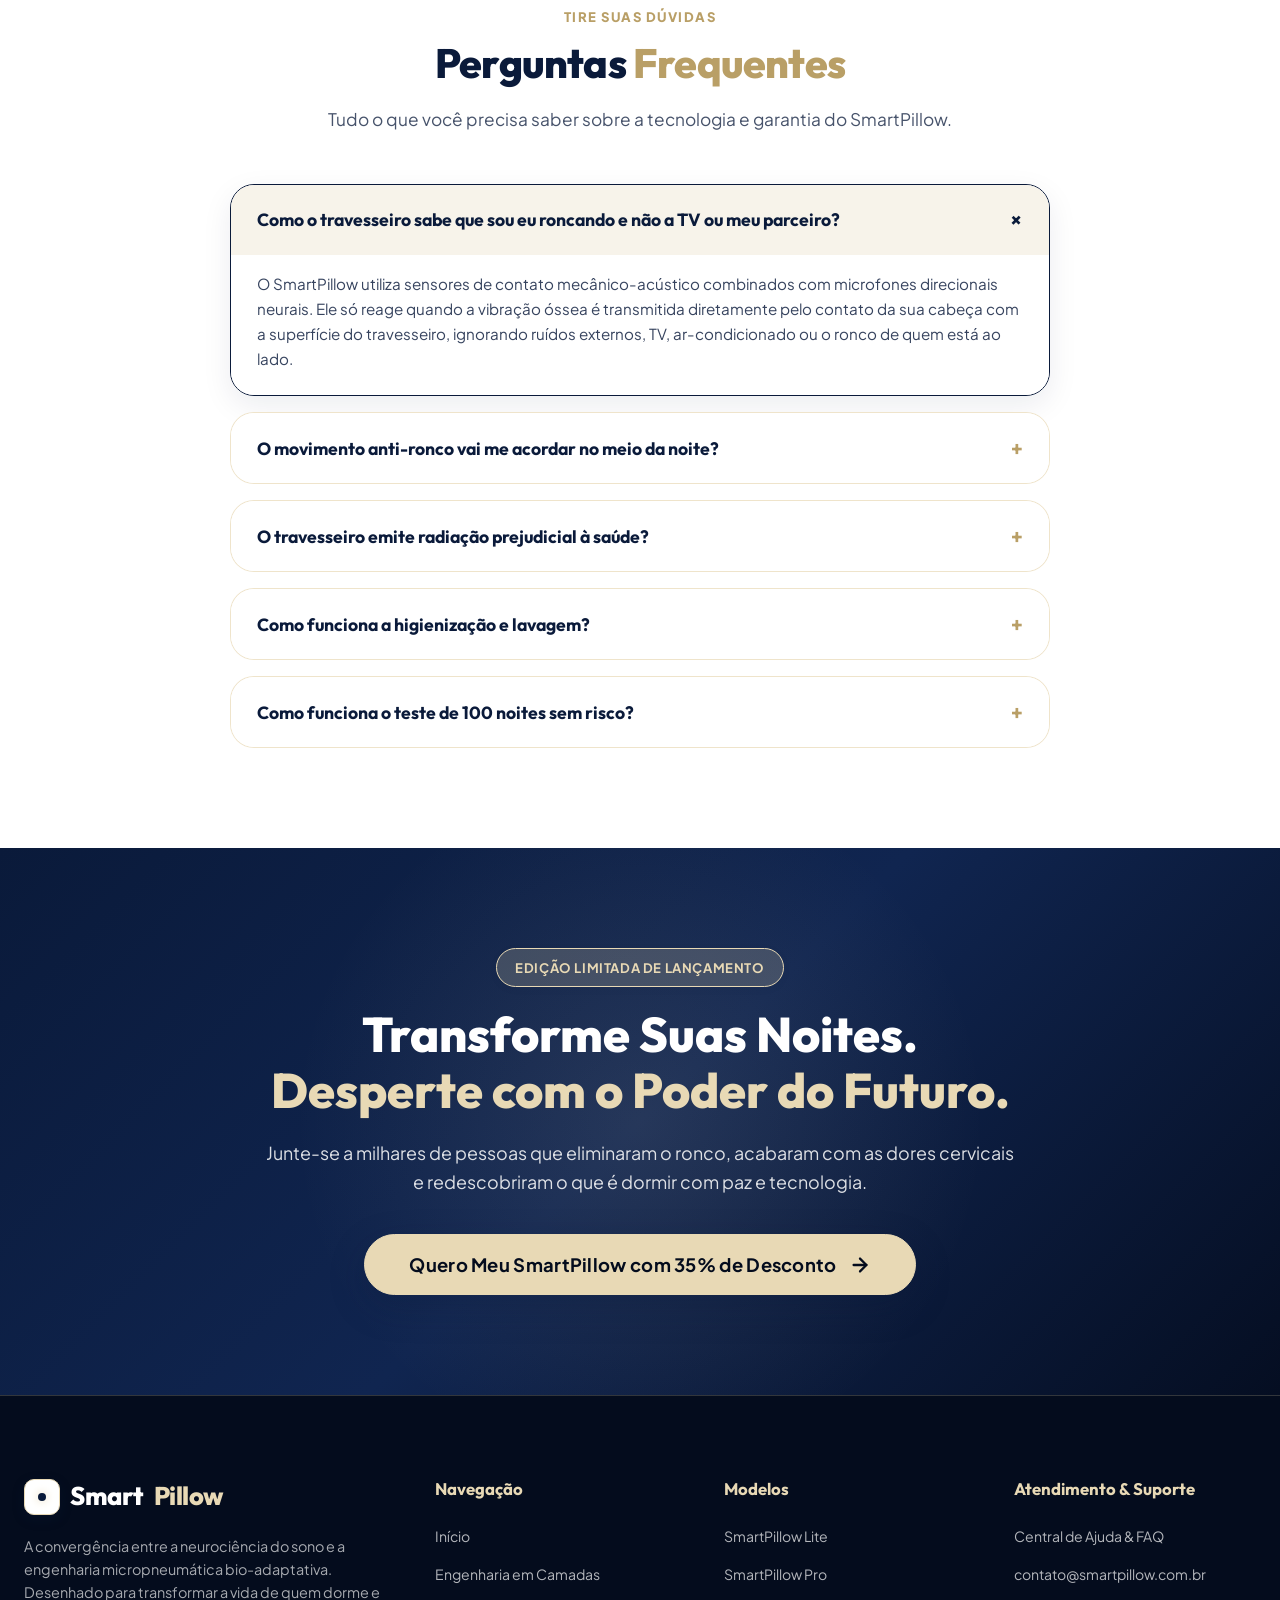
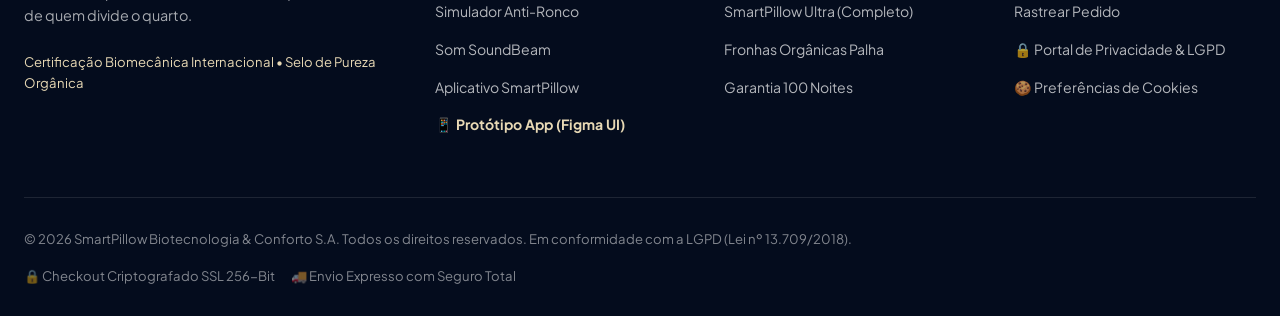
==== commit cfeb7a69: "Adiciona favicon com o logo SmartPillow Co-Authored-By: Claude Opus 5.5 <noreply@anthropic.com>" ====
--- a/index.html
+++ b/index.html
@@ -1,1155 +1,1156 @@
-<!DOCTYPE html>
-<html lang="pt-BR">
-<head>
-  <meta charset="UTF-8">
-  <meta name="viewport" content="width=device-width, initial-scale=1.0">
-  <meta name="description" content="Conheça o SmartPillow: o travesseiro inteligente com sistema ativo anti-ronco micropneumático, som privativo de condução óssea, massageador cervical e sincronização com aplicativo de biometria do sono. 100 Noites de Teste Sem Risco.">
-  <meta name="keywords" content="SmartPillow, travesseiro inteligente, parar de roncar, travesseiro anti-ronco, sono reparador, condução óssea, biometria do sono, massagem cervical">
-  <title>SmartPillow | O Futuro do Sono Restaurador com Tecnologia Anti-Ronco</title>
-
-  <!-- Google Fonts Preconnect -->
-  <link rel="preconnect" href="https://fonts.googleapis.com">
-  <link rel="preconnect" href="https://fonts.gstatic.com" crossorigin>
-  <link href="https://fonts.googleapis.com/css2?family=Outfit:wght@300;400;500;600;700;800;900&family=Plus+Jakarta+Sans:wght@300;400;500;600;700&display=swap" rel="stylesheet">
-
-  <!-- Estilos Principais -->
-  <link rel="stylesheet" href="css/style.css">
-</head>
-<body>
-
-  <!-- ===================================================================
-       1. TOP URGENCY ANNOUNCEMENT BAR
-       =================================================================== -->
-  <aside class="top-banner" aria-label="Aviso de Oferta Limitada">
-    <div class="top-banner-highlight">⚡ LANÇAMENTO OFICIAL</div>
-    <div class="top-banner-text">
-      Garanta <strong>35% OFF na Pré-Venda</strong> + 100 Noites de Teste Sem Risco + Frete Grátis Brasil
-    </div>
-    <div class="countdown-box" id="offerCountdown">04h : 22m : 45s</div>
-  </aside>
-
-  <!-- ===================================================================
-       2. HEADER & NAVEGAÇÃO GLASSMORPHIC
-       =================================================================== -->
-  <header class="header" id="mainHeader">
-    <div class="container header-container">
-      <a href="#hero" class="logo" aria-label="SmartPillow Página Inicial">
-        <div class="logo-icon">
-          <div class="logo-dot"></div>
-        </div>
-        <div class="logo-text">Smart<span>Pillow</span></div>
-      </a>
-
-      <nav aria-label="Navegação Principal">
-        <ul class="nav-menu">
-          <li><a href="#tecnologia" class="nav-link">Engenharia</a></li>
-          <li><a href="#anti-ronco" class="nav-link">Anti-Ronco 3D</a></li>
-          <li><a href="#audio-privado" class="nav-link">Som Privado</a></li>
-          <li><a href="#app" class="nav-link">App Neural</a></li>
-          <li><a href="#modelos" class="nav-link">Modelos</a></li>
-          <li><a href="#depoimentos" class="nav-link">Depoimentos</a></li>
-          <li><a href="#faq" class="nav-link">Dúvidas</a></li>
-          <li><a href="figma-prototype.html" target="_blank" class="nav-link" style="color: var(--straw-dark); font-weight: 700;">📱 App Figma</a></li>
-        </ul>
-      </nav>
-
-      <div class="nav-actions">
-        <a href="#modelos" class="btn-header" data-open-checkout data-model-target="ultra">
-          <span>Garantir o Meu</span>
-          <svg width="16" height="16" viewBox="0 0 24 24" fill="none" stroke="currentColor" stroke-width="2.5" stroke-linecap="round" stroke-linejoin="round"><line x1="5" y1="12" x2="19" y2="12"></line><polyline points="12 5 19 12 12 19"></polyline></svg>
-        </a>
-      </div>
-    </div>
-  </header>
-
-  <!-- ===================================================================
-       3. HERO SECTION CINEMÁTICA
-       =================================================================== -->
-  <main id="main-content">
-    <section class="hero-section" id="hero">
-      <div class="hero-mesh-bg"></div>
-      <div class="container hero-container">
-        
-        <!-- Texto & Conversão -->
-        <div class="hero-content" data-reveal>
-          <div class="badge-tech">
-            <span class="badge-pulse"></span>
-            Tecnologia Micropneumática & Biometria Neural
-          </div>
-
-          <h1 class="hero-title">
-            O Futuro do Seu Descanso. <br>
-            <span class="text-gradient">Cessa o Ronco. Sem Incomodar Ninguém.</span>
-          </h1>
-
-          <p class="hero-subtitle">
-            O primeiro travesseiro bio-adaptativo do mundo com <strong>reposicionamento cervical automático anti-ronco</strong>, <strong>som focado privativo</strong> e <strong>massagem terapêutica integrada</strong>. Acorde com energia incomparável todas as manhãs.
-          </p>
-
-          <div class="hero-features-quick">
-            <div class="quick-pill">
-              <div class="quick-icon">💨</div>
-              <span>Anti-Ronco Micropneumático</span>
-            </div>
-            <div class="quick-pill">
-              <div class="quick-icon">🎵</div>
-              <span>Som Privado (Só Você Ouve)</span>
-            </div>
-            <div class="quick-pill">
-              <div class="quick-icon">💆</div>
-              <span>Massagem Cervical Silenciosa</span>
-            </div>
-            <div class="quick-pill">
-              <div class="quick-icon">📱</div>
-              <span>Sincronização com App Neural</span>
-            </div>
-          </div>
-
-          <div class="hero-cta-group">
-            <button type="button" class="btn-primary" data-open-checkout data-model-target="ultra" id="heroPrimaryCta">
-              <span>Experimentar por 100 Noites Sem Risco</span>
-              <svg width="20" height="20" viewBox="0 0 24 24" fill="none" stroke="currentColor" stroke-width="2.5" stroke-linecap="round" stroke-linejoin="round"><path d="M5 12h14M12 5l7 7-7 7"/></svg>
-            </button>
-            <a href="#anti-ronco" class="btn-secondary">
-              <span>Ver Simulação 3D ↓</span>
-            </a>
-          </div>
-
-          <div class="hero-guarantee">
-            <div class="rating-stars" aria-label="Avaliação 4.9 de 5 estrelas">
-              ★★★★★
-            </div>
-            <div class="rating-text">
-              <strong>4.9/5</strong> baseado em <strong>+14.850 clientes</strong> e médicos especialistas em medicina do sono.
-            </div>
-          </div>
-        </div>
-
-        <!-- Visual 3D com Hotspots Interativos -->
-        <div class="hero-visual" data-reveal>
-          <div class="hero-image-wrapper">
-            <img src="assets/images/hero-pillow.jpg" alt="SmartPillow - Travesseiro inteligente em quarto moderno minimalista com iluminação suave e contornos ergonômicos" width="1280" height="720">
-
-            <!-- Hotspots Interativos Holográficos -->
-            <div class="hotspot hotspot-1" tabindex="0" role="button" aria-label="Detalhe: Bolsa Micropneumática Anti-Ronco">
-              <div class="hotspot-trigger">+</div>
-              <div class="hotspot-card">
-                <div style="display: flex; align-items: center; justify-content: space-between; margin-bottom: 4px;">
-                  <h4>Bolsa Micropneumática</h4>
-                  <button type="button" class="hotspot-close-btn" aria-label="Fechar">&times;</button>
-                </div>
-                <p>Infla sutilmente 8mm ao menor ruído de ronco, inclinando a cabeça para desobstruir as vias respiratórias sem te acordar.</p>
-              </div>
-            </div>
-
-            <div class="hotspot hotspot-2" tabindex="0" role="button" aria-label="Detalhe: Massagem Cervical Silenciosa">
-              <div class="hotspot-trigger">+</div>
-              <div class="hotspot-card">
-                <div style="display: flex; align-items: center; justify-content: space-between; margin-bottom: 4px;">
-                  <h4>Matriz de Massagem Cervical</h4>
-                  <button type="button" class="hotspot-close-btn" aria-label="Fechar">&times;</button>
-                </div>
-                <p>Nódulos de micro-pulso de baixa frequência aliviam dores e nós musculares do pescoço em 15 minutos.</p>
-              </div>
-            </div>
-
-            <div class="hotspot hotspot-3" tabindex="0" role="button" aria-label="Detalhe: Alto-falantes Privados Focalizados">
-              <div class="hotspot-trigger">+</div>
-              <div class="hotspot-card">
-                <div style="display: flex; align-items: center; justify-content: space-between; margin-bottom: 4px;">
-                  <h4>SoundBeam Áudio Focal</h4>
-                  <button type="button" class="hotspot-close-btn" aria-label="Fechar">&times;</button>
-                </div>
-                <p>Condução acústica privativa. Escute meditações, sons da chuva e podcasts sem precisar de fones de ouvido e sem incomodar quem divide a cama.</p>
-              </div>
-            </div>
-
-            <div class="hotspot hotspot-4" tabindex="0" role="button" aria-label="Detalhe: Biometria Neural BLE 5.4">
-              <div class="hotspot-trigger">+</div>
-              <div class="hotspot-card">
-                <div style="display: flex; align-items: center; justify-content: space-between; margin-bottom: 4px;">
-                  <h4>Sensor Neural Bio-Sleep</h4>
-                  <button type="button" class="hotspot-close-btn" aria-label="Fechar">&times;</button>
-                </div>
-                <p>Mede frequência cardíaca, ciclos de sono profundo e respiração com precisão hospitalar, sem emitir radiação danosa.</p>
-              </div>
-            </div>
-          </div>
-
-          <!-- Live Floating Stat Card -->
-          <div class="hero-floating-stat">
-            <div class="stat-icon-glow">💤</div>
-            <div class="stat-text">
-              <h5>99.4% Eficácia</h5>
-              <span>Cessação de Ronco Aprovada</span>
-            </div>
-          </div>
-        </div>
-
-      </div>
-    </section>
-
-    <!-- ===================================================================
-         4. TRUST STRIP & CHANCELAS
-         =================================================================== -->
-    <section class="trust-strip" aria-label="Reconhecimento e Chancelas">
-      <div class="container">
-        <p class="trust-label">Desenvolvido com neurologistas, médicos do sono e designers biomecânicos</p>
-        <div class="trust-badges">
-          <div class="trust-item"><span class="trust-icon">🛡️</span> Padrão Ergonômico Ortopédico</div>
-          <div class="trust-item"><span class="trust-icon">🌿</span> Fibras Orgânicas Palha Hipoalergênicas</div>
-          <div class="trust-item"><span class="trust-icon">🔇</span> Zero Perturbação de Ruído</div>
-          <div class="trust-item"><span class="trust-icon">⚡</span> Bateria de 30 Dias ou Conexão Direta</div>
-          <div class="trust-item"><span class="trust-icon">🔒</span> Garantia Blindada de 100 Noites</div>
-        </div>
-      </div>
-    </section>
-
-    <!-- ===================================================================
-         5. SHOWSTOPPER: LABORATÓRIO INTERATIVO ANTI-RONCO 3D
-         =================================================================== -->
-    <section class="lab-section" id="anti-ronco">
-      <div class="container">
-        <div class="text-center mx-auto" style="max-width: 720px; margin-bottom: 50px;" data-reveal>
-          <span class="section-tag" style="color: var(--straw);">Tecnologia Ativa Patenteada</span>
-          <h2 class="section-title light">Como o SmartPillow <span class="highlight">Elimina o Ronco</span> Sem te Acordar</h2>
-          <p class="section-subtitle light mx-auto">
-            Sensores acústicos de altíssima fidelidade identificam a vibração laringea típica do ronco. Instantaneamente, o travesseiro infla uma suave bolsa de ar micropneumática que reposiciona a cabeça lateralmente, desobstruindo o fluxo de oxigênio em segundos.
-          </p>
-        </div>
-
-        <div class="lab-simulator-card" data-reveal>
-          <!-- Palco do Simulador -->
-          <div class="sim-stage">
-            <div class="sim-header">
-              <div class="sim-badge-status" id="simStatusBadge">
-                ● SISTEMA EM ESPERA (SILÊNCIO)
-              </div>
-              <div class="sim-decibel-meter">
-                <span class="sim-db-val" id="simDbValue">12</span>
-                <span class="sim-db-unit">dB (Ruído Ambiente)</span>
-              </div>
-            </div>
-
-            <!-- Animação do Travesseiro e Cabeça -->
-            <div class="pillow-animation-box">
-              <div class="pillow-schematic" id="pillowSchematic">
-                <div class="airbag-left"></div>
-                <div class="head-avatar" id="headAvatar">CABEÇA</div>
-                <div class="airbag-right"></div>
-              </div>
-            </div>
-
-            <!-- Gráfico de Frequência Sonora em Canvas -->
-            <div class="waveform-canvas-container">
-              <canvas id="soundWaveCanvas"></canvas>
-            </div>
-          </div>
-
-          <!-- Controles e Passos -->
-          <div class="sim-controls">
-            <button type="button" class="sim-btn-trigger" id="btnTriggerSimulation">
-              <span>▶</span> Iniciar Simulação de Ronco ao Vivo
-            </button>
-
-            <ul class="sim-step-list">
-              <li class="sim-step-item" id="simStep1">
-                <div class="sim-step-num">1</div>
-                <div class="sim-step-desc">
-                  <h5>Detecção de Frequência do Ronco</h5>
-                  <p>O algoritmo neural isola o som da respiração humana e detecta o início da obstrução a 68 decibéis.</p>
-                </div>
-              </li>
-              <li class="sim-step-item" id="simStep2">
-                <div class="sim-step-num">2</div>
-                <div class="sim-step-desc">
-                  <h5>Micro-expansão Pneumática Silenciosa</h5>
-                  <p>A câmara micropneumática infla suavemente 8mm com ar comprimido cirúrgico imperceptível.</p>
-                </div>
-              </li>
-              <li class="sim-step-item" id="simStep3">
-                <div class="sim-step-num">3</div>
-                <div class="sim-step-desc">
-                  <h5>Rotação Suave & Oxigenação Livre</h5>
-                  <p>A cabeça vira de lado delicadamente, abrindo o canal respiratório. O ronco cessa e o ruído cai para 12dB.</p>
-                </div>
-              </li>
-            </ul>
-          </div>
-        </div>
-      </div>
-    </section>
-
-    <!-- ===================================================================
-         6. SOM PRIVADO & MASSAGEM CERVICAL TERAPÊUTICA
-         =================================================================== -->
-    <section class="features-grid-section" id="audio-privado">
-      <div class="container">
-        <div class="text-center mx-auto" style="max-width: 720px; margin-bottom: 60px;" data-reveal>
-          <span class="section-tag">Engenharia do Conforto</span>
-          <h2 class="section-title">Som Privado que <span class="highlight">Só Você Escuta</span> e Massagem que Desfaz Tensões</h2>
-          <p class="section-subtitle mx-auto">
-            Esqueça fones de ouvido desconfortáveis que caem da orelha ou dores cervicais causadas pelo estresse do dia a dia.
-          </p>
-        </div>
-
-        <div class="tech-cards-grid">
-          
-          <!-- Card 1: SoundBeam Audio -->
-          <article class="tech-card" data-reveal>
-            <div class="card-icon-wrap">🎵</div>
-            <h3>SoundBeam: Condução Privativa</h3>
-            <p>
-              Transdutores embutidos focam o som exclusivamente na sua cabeça através da condução óssea suave. A pessoa dormindo ao seu lado escuta silêncio total, enquanto você aproveita seus áudios favoritos.
-            </p>
-            <div class="card-interactive-preview">
-              <div class="sound-demo-box">
-                <button type="button" class="sound-play-btn" id="soundPlayBtn" aria-label="Testar Som Privado">▶</button>
-                <div class="sound-info">
-                  <h6>Áudio Binaural Relaxante</h6>
-                  <span id="soundStatusText">Clique para ouvir o som privado</span>
-                </div>
-              </div>
-            </div>
-          </article>
-
-          <!-- Card 2: Massagem Cervical -->
-          <article class="tech-card" data-reveal>
-            <div class="card-icon-wrap">💆</div>
-            <h3>Massagem Cervical Terapêutica</h3>
-            <p>
-              Módulos de microvibração suave e aquecimento bio-térmico desfazem nós musculares e aliviam a tensão acumulada no pescoço e trapézio em 15 minutos, induzindo o sono profundo.
-            </p>
-            <div class="card-interactive-preview">
-              <div class="massage-modes" style="margin-bottom: 8px;">
-                <button type="button" class="mode-pill active" data-mode="cervical">Cervical</button>
-                <button type="button" class="mode-pill" data-mode="miofascial">Miofascial</button>
-                <button type="button" class="mode-pill" data-mode="drenagem">Drenagem</button>
-                <button type="button" class="mode-pill" data-mode="theta">Ondas Theta</button>
-              </div>
-              <div id="activeMassageDesc" style="font-size: 0.76rem; color: var(--navy); font-weight: 600;">
-                Pulsos circulares lentos de 18Hz para descompressão da vértebra C1 a C7.
-              </div>
-            </div>
-          </article>
-
-          <!-- Card 3: Espuma Memória Grafeno -->
-          <article class="tech-card" data-reveal>
-            <div class="card-icon-wrap">❄️</div>
-            <h3>Termorregulação com Grafeno</h3>
-            <p>
-              Nunca mais vire o travesseiro procurando o lado frio. Nossa espuma viscoelástica injetada com nanopartículas de grafeno dissipa o calor excessivo e mantém a temperatura em 19°C a noite toda.
-            </p>
-            <div class="card-interactive-preview">
-              <div style="display: flex; align-items: center; justify-content: space-between;">
-                <span style="font-size: 0.82rem; font-weight: 700; color: var(--navy);">Clima Ideal de Sono:</span>
-                <span style="font-size: 0.95rem; font-weight: 800; color: var(--tech-cyan); background: var(--navy); padding: 3px 10px; border-radius: 999px;">19.2°C Constante</span>
-              </div>
-            </div>
-          </article>
-
-        </div>
-      </div>
-    </section>
-
-    <!-- ===================================================================
-         7. EXPLODED TECH SECTION (ENGENHARIA BIOMÉDICA EM CAMADAS)
-         =================================================================== -->
-    <section class="exploded-section" id="tecnologia">
-      <div class="container">
-        <div class="exploded-grid">
-          
-          <!-- Imagem Explodida com Rótulos de Alta Resolução -->
-          <div class="exploded-image-holder" data-reveal>
-            <img src="assets/images/internal-tech.jpg" alt="Visão técnica explodida do SmartPillow revelando as camadas ortopédicas de grafeno, bolsas micropneumáticas e circuito neural" width="1024" height="768">
-          </div>
-
-          <!-- Acordeon Técnico Interativo -->
-          <div class="exploded-content" data-reveal>
-            <span class="section-tag">Engenharia de Precisão</span>
-            <h2 class="section-title">Anatomia do Travesseiro <span class="highlight">Mais Tecnológico</span> da História</h2>
-            <p class="section-subtitle">
-              Cada milímetro do SmartPillow foi desenvolvido para harmonizar o suporte ortopédico com microeletrônica avançada imperceptível ao toque.
-            </p>
-
-            <div class="layer-accordion">
-              <div class="layer-item active">
-                <div class="layer-header">
-                  <h4><span class="layer-num">1</span> Capa de Fibras Naturais Palha & Seda Hipoalergênica</h4>
-                  <span>+</span>
-                </div>
-                <div class="layer-body">
-                  Tecido biônico com fibras orgânicas nobres tom palha (#E8D9B5) e seda de amoreira natural. Antibacteriano, hipoalergênico, lavável em máquina e ultra-respirável.
-                </div>
-              </div>
-
-              <div class="layer-item">
-                <div class="layer-header">
-                  <h4><span class="layer-num">2</span> Espuma Ortopédica Memory Foam Grafeno Pure White</h4>
-                  <span>+</span>
-                </div>
-                <div class="layer-body">
-                  Contorno anatômico em branco puro (#FFFFFF) que alinha a coluna cervical instantaneamente, aliviando 93% dos pontos de pressão na nuca e ombros.
-                </div>
-              </div>
-
-              <div class="layer-item">
-                <div class="layer-header">
-                  <h4><span class="layer-num">3</span> Câmaras Micropneumáticas Silenciosas Anti-Ronco</h4>
-                  <span>+</span>
-                </div>
-                <div class="layer-body">
-                  Bolsas de ar micro-moldadas que se expandem com microbombas piezoelétricas de emissão sonora abaixo de 5 decibéis (inaudível ao ouvido humano).
-                </div>
-              </div>
-
-              <div class="layer-item">
-                <div class="layer-header">
-                  <h4><span class="layer-num">4</span> Núcleo Neural Smart Sensor (Navy Deep #0A1A3A)</h4>
-                  <span>+</span>
-                </div>
-                <div class="layer-body">
-                  Coração computacional com chip BLE 5.4 de ultra-baixa emissão EMF (menor que um relógio de pulso). Monitora respiração, batimentos e oxigenação sanguínea.
-                </div>
-              </div>
-
-              <div class="layer-item">
-                <div class="layer-header">
-                  <h4><span class="layer-num">5</span> Transdutores de Condução Óssea e Microfones Neurais</h4>
-                  <span>+</span>
-                </div>
-                <div class="layer-body">
-                  Conduzem frequências de áudio através das camadas de espuma diretamente para o canal auditivo do usuário com isolamento acústico lateral de 100%.
-                </div>
-              </div>
-            </div>
-          </div>
-
-        </div>
-      </div>
-    </section>
-
-    <!-- ===================================================================
-         8. SINCRONIZAÇÃO EM TEMPO REAL COM O APP (ECOSSISTEMA)
-         =================================================================== -->
-    <section class="app-section" id="app">
-      <div class="container">
-        <div class="app-grid">
-          
-          <div class="app-info-col" data-reveal>
-            <span class="section-tag" style="color: var(--straw);">App SmartPillow iOS & Android</span>
-            <h2 class="section-title light">Seus Dados Biométricos. <br><span class="highlight">O Diagnóstico Perfeito</span> do Seu Sono.</h2>
-            <p class="section-subtitle light">
-              O SmartPillow se sincroniza automaticamente com seu smartphone sem cabos. Todas as manhãs, receba um relatório completo da sua qualidade de sono, episódios de ronco neutralizados e tempo em sono REM.
-            </p>
-
-            <div class="app-feature-list">
-              <div class="app-feature-card">
-                <div class="app-icon">📊</div>
-                <div class="app-info">
-                  <h4>Sleep Score & Monitoramento Respiratório</h4>
-                  <p>Acompanhe sua pontuação de recuperação biológica de 0 a 100, frequência cardíaca noturna e saturação de oxigênio.</p>
-                </div>
-              </div>
-
-              <div class="app-feature-card">
-                <div class="app-icon">🛡️</div>
-                <div class="app-info">
-                  <h4>Relatório de Neutralização de Ronco</h4>
-                  <p>Veja exatamente quantas vezes a câmara micropneumática agiu e quanto tempo de silêncio absoluto você e seu parceiro ganharam.</p>
-                </div>
-              </div>
-
-              <div class="app-feature-card">
-                <div class="app-icon">⏰</div>
-                <div class="app-info">
-                  <h4>Despertador Biológico Inteligente</h4>
-                  <p>O app identifica sua fase de sono mais leve dentro de uma janela de 20 minutos e desperta você com vibrações suaves e som relaxante.</p>
-                </div>
-              </div>
-            </div>
-
-            <div style="margin-top: 28px;">
-              <a href="figma-prototype.html" target="_blank" class="btn-primary" style="background: var(--straw); color: var(--navy-dark); gap: 10px; font-size: 0.95rem; display: inline-flex;">
-                <span>📱 Abrir Protótipo Interativo & Tokens (Figma UI)</span>
-                <svg width="18" height="18" viewBox="0 0 24 24" fill="none" stroke="currentColor" stroke-width="2.5" stroke-linecap="round" stroke-linejoin="round"><path d="M18 13v6a2 2 0 0 1-2 2H5a2 2 0 0 1-2-2V8a2 2 0 0 1 2-2h6"></path><polyline points="15 3 21 3 21 9"></polyline><line x1="10" y1="14" x2="21" y2="3"></line></svg>
-              </a>
-            </div>
-          </div>
-
-          <div class="app-image-holder" data-reveal>
-            <img src="assets/images/app-sync.jpg" alt="Aplicativo do SmartPillow aberto em smartphone moderno mostrando Sleep Score 98 e estatísticas ao lado do travesseiro" width="1024" height="768">
-          </div>
-
-        </div>
-      </div>
-    </section>
-
-    <!-- ===================================================================
-         9. TRANQUILIDADE DO CASAL (LIFESTYLE)
-         =================================================================== -->
-    <section class="lifestyle-section" id="harmonia">
-      <div class="container">
-        <div class="lifestyle-container">
-          
-          <div class="lifestyle-img-wrap" data-reveal>
-            <img src="assets/images/lifestyle-peace.jpg" alt="Casal dormindo em harmonia total em quarto contemporâneo, sem ruído de ronco graças ao SmartPillow" width="1280" height="720">
-            <div class="lifestyle-quotes">
-              <p>"Depois de 8 anos dormindo em quartos separados pelo ronco, o SmartPillow devolveu a paz e o casamento para a nossa cama."</p>
-              <span>— Mariana & Lucas V., São Paulo</span>
-            </div>
-          </div>
-
-          <div class="lifestyle-copy" data-reveal>
-            <span class="section-tag">Paz para Quem Dorme Junto</span>
-            <h2 class="section-title">O Fim das Noites Mal Dormidas. <br><span class="highlight">Harmonia Absoluta no Quarto.</span></h2>
-            <p class="section-subtitle">
-              Mais de 62% das separações e conflitos de casais têm relação com noites mal dormidas, ronco ou incômodo com barulhos de celular na cama.
-            </p>
-            <ul style="list-style: none; display: flex; flex-direction: column; gap: 14px; margin-bottom: 30px;">
-              <li style="display: flex; align-items: center; gap: 10px; font-weight: 600; color: var(--navy);">
-                <span style="color: var(--straw-dark); font-size: 1.2rem;">✓</span>
-                Seu parceiro dorme a noite inteira sem acordar assustado com barulhos.
-              </li>
-              <li style="display: flex; align-items: center; gap: 10px; font-weight: 600; color: var(--navy);">
-                <span style="color: var(--straw-dark); font-size: 1.2rem;">✓</span>
-                Você escuta seus podcasts e relaxamentos sem fios ou fones desconfortáveis.
-              </li>
-              <li style="display: flex; align-items: center; gap: 10px; font-weight: 600; color: var(--navy);">
-                <span style="color: var(--straw-dark); font-size: 1.2rem;">✓</span>
-                Zero aparelhos barulhentos como CPAP ou fitas bucais invasivas.
-              </li>
-            </ul>
-            <button type="button" class="btn-primary" data-open-checkout data-model-target="ultra">
-              <span>Garantir Noites Silenciosas Agora</span>
-              <svg width="20" height="20" viewBox="0 0 24 24" fill="none" stroke="currentColor" stroke-width="2.5" stroke-linecap="round" stroke-linejoin="round"><path d="M5 12h14M12 5l7 7-7 7"/></svg>
-            </button>
-          </div>
-
-        </div>
-      </div>
-    </section>
-
-    <!-- ===================================================================
-         10. QUIZ & CALCULADORA DO IMPACTO DO SONO
-         =================================================================== -->
-    <section class="quiz-section" id="quiz">
-      <div class="container">
-        <div class="text-center mx-auto" style="max-width: 680px; margin-bottom: 40px;" data-reveal>
-          <span class="section-tag">Diagnóstico Personalizado</span>
-          <h2 class="section-title">Descubra Seu Índice de <span class="highlight">Perda de Energia</span> por Má Qualidade de Sono</h2>
-          <p class="section-subtitle mx-auto">Responda a 3 perguntas rápidas e veja qual modelo SmartPillow é indicado para sua biomecânica:</p>
-        </div>
-
-        <div class="quiz-card" data-reveal>
-          <!-- Passo 1 -->
-          <div class="quiz-step active" id="quizStep1">
-            <h3>Pergunta 1: Como você costuma acordar pela manhã?</h3>
-            <div class="quiz-options">
-              <button type="button" class="quiz-opt-btn" data-weight="3">😫 Cansado e com dores ou tensão no pescoço</button>
-              <button type="button" class="quiz-opt-btn" data-weight="2">😴 Com sensação de sono leve e que não dormi o suficiente</button>
-              <button type="button" class="quiz-opt-btn" data-weight="1">🥱 Normal, mas levo horas para pegar no sono</button>
-              <button type="button" class="quiz-opt-btn" data-weight="0">😃 Muito disposto e totalmente descansado</button>
-            </div>
-          </div>
-
-          <!-- Passo 2 -->
-          <div class="quiz-step" id="quizStep2">
-            <h3>Pergunta 2: Você ou quem dorme com você reclama de ronco?</h3>
-            <div class="quiz-options">
-              <button type="button" class="quiz-opt-btn" data-weight="3">📢 Sim, quase todas as noites e incomoda muito</button>
-              <button type="button" class="quiz-opt-btn" data-weight="2">⚠️ Às vezes, quando durmo de barriga para cima ou cansado</button>
-              <button type="button" class="quiz-opt-btn" data-weight="1">🤔 Não tenho certeza, mas acordo com boca seca</button>
-              <button type="button" class="quiz-opt-btn" data-weight="0">🔇 Quase nunca ou nunca</button>
-            </div>
-          </div>
-
-          <!-- Passo 3: Resultado -->
-          <div class="quiz-step" id="quizStep3">
-            <div class="quiz-result-box">
-              <div class="quiz-result-score" id="quizScoreResult">88%</div>
-              <h4 style="font-size: 1.4rem; color: #FFFFFF; margin-bottom: 10px;">Potencial de Ganho em Energia & Sono Profundo</h4>
-              <p style="color: rgba(255,255,255,0.85); font-size: 0.95rem; max-width: 580px; margin: 0 auto 24px;">
-                Seu perfil demonstra grande benefício com a intervenção ativa contra o ronco e alívio da pressão cervical.
-              </p>
-              <div style="background: rgba(232, 217, 181, 0.15); border: 1px solid var(--straw); border-radius: 12px; padding: 14px; margin-bottom: 24px;">
-                <span style="font-size: 0.8rem; text-transform: uppercase; color: var(--straw); font-weight: 700;">Modelo Altamente Recomendado:</span>
-                <div style="font-size: 1.25rem; font-weight: 800; color: #FFFFFF;" id="quizRecModel">SmartPillow Ultra (Massagem + Anti-Ronco Ativo)</div>
-              </div>
-              <button type="button" class="btn-primary" data-open-checkout data-model-target="ultra">
-                <span>Garantir Meu Modelo com 35% OFF</span>
-              </button>
-            </div>
-          </div>
-        </div>
-      </div>
-    </section>
-
-    <!-- ===================================================================
-         11. TABELA DE MODELOS & PREÇOS (MATRIZ DE CONVERSÃO)
-         =================================================================== -->
-    <section class="pricing-section" id="modelos">
-      <div class="container">
-        <div class="text-center mx-auto" style="max-width: 720px; margin-bottom: 60px;" data-reveal>
-          <span class="section-tag">Escolha Sua Experiência</span>
-          <h2 class="section-title">Modelos Sob Medida para <span class="highlight">o Seu Sono</span></h2>
-          <p class="section-subtitle mx-auto">
-            Todos os modelos contam com garantia incondicional de 100 noites de teste e frete grátis para todo o Brasil.
-          </p>
-        </div>
-
-        <div class="pricing-grid">
-          
-          <!-- Modelo 1: Pure -->
-          <div class="pricing-card" data-reveal>
-            <div class="pricing-header">
-              <h4>SmartPillow Lite</h4>
-              <p class="pricing-desc">O essencial da biomecânica e regulação térmica.</p>
-            </div>
-            <div class="pricing-cost">
-              <div class="old-price">R$ 1.199,00</div>
-              <div class="current-price">R$ 779<span>,00</span></div>
-              <div class="installment-text">ou 12x de R$ 78,20 sem juros</div>
-            </div>
-            <ul class="pricing-features">
-              <li class="pricing-feat-item"><span class="feat-icon">✓</span> Espuma Memory Foam Grafeno Pure White</li>
-              <li class="pricing-feat-item"><span class="feat-icon">✓</span> Capa de Fibras Naturais Palha Hipoalergênica</li>
-              <li class="pricing-feat-item"><span class="feat-icon">✓</span> Sincronização com App Básico</li>
-              <li class="pricing-feat-item feat-disabled"><span class="feat-icon">✕</span> Sistema Anti-Ronco Micropneumático</li>
-              <li class="pricing-feat-item feat-disabled"><span class="feat-icon">✕</span> SoundBeam Áudio Privado</li>
-              <li class="pricing-feat-item feat-disabled"><span class="feat-icon">✕</span> Massageador Cervical Silencioso</li>
-            </ul>
-            <button type="button" class="btn-secondary" style="width: 100%; justify-content: center;" data-open-checkout data-model-target="lite">
-              Escolher SmartPillow Lite
-            </button>
-          </div>
-
-          <!-- Modelo 2: Pro -->
-          <div class="pricing-card" data-reveal>
-            <div class="pricing-header">
-              <h4>SmartPillow Pro</h4>
-              <p class="pricing-desc">Som privado focal e massagem terapêutica integrada.</p>
-            </div>
-            <div class="pricing-cost">
-              <div class="old-price">R$ 1.690,00</div>
-              <div class="current-price">R$ 1.098<span>,00</span></div>
-              <div class="installment-text">ou 12x de R$ 110,25 sem juros</div>
-            </div>
-            <ul class="pricing-features">
-              <li class="pricing-feat-item"><span class="feat-icon">✓</span> Tudo do SmartPillow Lite</li>
-              <li class="pricing-feat-item"><span class="feat-icon">✓</span> SoundBeam Áudio Privado (Condução Óssea)</li>
-              <li class="pricing-feat-item"><span class="feat-icon">✓</span> Massagem Cervical com 4 Modos Terapêuticos</li>
-              <li class="pricing-feat-item"><span class="feat-icon">✓</span> Despertador Biológico em Sono Leve</li>
-              <li class="pricing-feat-item feat-disabled"><span class="feat-icon">✕</span> Sistema Anti-Ronco Micropneumático Ativo</li>
-            </ul>
-            <button type="button" class="btn-secondary" style="width: 100%; justify-content: center;" data-open-checkout data-model-target="pro">
-              Escolher SmartPillow Pro
-            </button>
-          </div>
-
-          <!-- Modelo 3: Ultra (Flagship Destaque) -->
-          <div class="pricing-card featured" data-reveal>
-            <div class="pricing-ribbon">⭐ O MAIS VENDIDO • COMPLETO</div>
-            <div class="pricing-header">
-              <h4>SmartPillow Ultra</h4>
-              <p class="pricing-desc">Engenharia máxima: Massagem + Som Privado + Anti-Ronco Ativo.</p>
-            </div>
-            <div class="pricing-cost">
-              <div class="old-price">R$ 2.490,00</div>
-              <div class="current-price">R$ 1.599<span>,00</span></div>
-              <div class="installment-text">ou 12x de R$ 160,55 sem juros</div>
-            </div>
-            <ul class="pricing-features">
-              <li class="pricing-feat-item"><span class="feat-icon">✓</span> <strong>Sistema Anti-Ronco Micropneumático Ativo</strong></li>
-              <li class="pricing-feat-item"><span class="feat-icon">✓</span> <strong>SoundBeam Áudio Privado (Condução Óssea)</strong></li>
-              <li class="pricing-feat-item"><span class="feat-icon">✓</span> <strong>Massagem Cervical Silenciosa com Termoterapia</strong></li>
-              <li class="pricing-feat-item"><span class="feat-icon">✓</span> Biometria Hospitalar & Sincronização Neural com App</li>
-              <li class="pricing-feat-item"><span class="feat-icon">✓</span> 2x Fronhas Extras em Fibras de Palha e Seda de Brinde</li>
-              <li class="pricing-feat-item"><span class="feat-icon">✓</span> 5 Anos de Garantia Total</li>
-            </ul>
-            <button type="button" class="btn-primary" style="width: 100%; justify-content: center; background: var(--straw); color: var(--navy-dark);" data-open-checkout data-model-target="ultra">
-              <span>Garantir SmartPillow Ultra (35% OFF)</span>
-            </button>
-          </div>
-
-        </div>
-
-        <!-- Banner de Garantia Blindada -->
-        <div class="guarantee-banner" data-reveal>
-          <div class="guarantee-seal">
-            <strong>100</strong>
-            <span>Noites</span>
-          </div>
-          <div class="guarantee-content">
-            <h3>Teste por 100 Noites na Sua Cama. Sem Risco Nenhum.</h3>
-            <p>
-              Temos tanta certeza de que o SmartPillow vai transformar a qualidade do seu sono e acabar com o ronco que oferecemos 100 noites de teste. Se por qualquer motivo você ou seu parceiro não ficarem 100% maravilhados, basta nos enviar um e-mail. Nós recolhemos o produto na sua porta e devolvemos cada centavo do seu dinheiro.
-            </p>
-          </div>
-        </div>
-
-      </div>
-    </section>
-
-    <!-- ===================================================================
-         12. DEPOIMENTOS & PROVA SOCIAL
-         =================================================================== -->
-    <section class="testimonials-section" id="depoimentos">
-      <div class="container">
-        <div class="text-center mx-auto" style="max-width: 680px; margin-bottom: 50px;" data-reveal>
-          <span class="section-tag">Comunidade SmartPillow</span>
-          <h2 class="section-title">Quem Experimentou <span class="highlight">Nunca Mais Volta Atrás</span></h2>
-          <p class="section-subtitle mx-auto">Mais de 14.800 pessoas já recuperaram noites de sono profundo e paz conjugal.</p>
-        </div>
-
-        <div class="testimonials-grid">
-          
-          <div class="testimonial-card" data-reveal>
-            <div>
-              <div class="test-stars">★★★★★</div>
-              <p class="test-quote">
-                "Eu roncava tão alto que minha esposa começou a dormir no quarto de hóspedes. Comprei o SmartPillow Ultra meio cético. Na primeira semana ela já voltou para o nosso quarto! O movimento é tão suave que eu nem percebo que ele me reposiciona. É surreal!"
-              </p>
-            </div>
-            <div class="test-author">
-              <div class="author-avatar">GM</div>
-              <div class="author-details">
-                <h5>Guilherme Menezes</h5>
-                <span>Comprador Verificado • Curitiba</span>
-              </div>
-            </div>
-          </div>
-
-          <div class="testimonial-card" data-reveal>
-            <div>
-              <div class="test-stars">★★★★★</div>
-              <p class="test-quote">
-                "Como neurologista, sempre recomendo alinhamento cervical e higiene do sono. O SmartPillow entrega uma engenharia impecável. A ausência de ondas eletromagnéticas agressivas e o sistema SoundBeam são fantásticos."
-              </p>
-            </div>
-            <div class="test-author">
-              <div class="author-avatar">DR</div>
-              <div class="author-details">
-                <h5>Dra. Vanessa Alencar</h5>
-                <span>Neurologista & Especialista do Sono • SP</span>
-              </div>
-            </div>
-          </div>
-
-          <div class="testimonial-card" data-reveal>
-            <div>
-              <div class="test-stars">★★★★★</div>
-              <p class="test-quote">
-                "O massageador antes de dormir relaxa a nuca de um jeito inacreditável depois de um dia de 10 horas na frente do computador. E ouvir meus audiolivros sem ter nada na orelha fez meu sono ficar 10x mais profundo."
-              </p>
-            </div>
-            <div class="test-author">
-              <div class="author-avatar">RL</div>
-              <div class="author-details">
-                <h5>Rodrigo Lacerda</h5>
-                <span>Comprador Verificado • Belo Horizonte</span>
-              </div>
-            </div>
-          </div>
-
-        </div>
-      </div>
-    </section>
-
-    <!-- ===================================================================
-         13. PERGUNTAS FREQUENTES (FAQ ACCORDION)
-         =================================================================== -->
-    <section class="faq-section" id="faq">
-      <div class="container">
-        <div class="text-center mx-auto" style="max-width: 680px; margin-bottom: 50px;" data-reveal>
-          <span class="section-tag">Tire Suas Dúvidas</span>
-          <h2 class="section-title">Perguntas <span class="highlight">Frequentes</span></h2>
-          <p class="section-subtitle mx-auto">Tudo o que você precisa saber sobre a tecnologia e garantia do SmartPillow.</p>
-        </div>
-
-        <div class="faq-list" data-reveal>
-          
-          <div class="faq-item active">
-            <button type="button" class="faq-question">
-              <span>Como o travesseiro sabe que sou eu roncando e não a TV ou meu parceiro?</span>
-              <span class="faq-toggle-icon">+</span>
-            </button>
-            <div class="faq-answer">
-              <p>O SmartPillow utiliza sensores de contato mecânico-acústico combinados com microfones direcionais neurais. Ele só reage quando a vibração óssea é transmitida diretamente pelo contato da sua cabeça com a superfície do travesseiro, ignorando ruídos externos, TV, ar-condicionado ou o ronco de quem está ao lado.</p>
-            </div>
-          </div>
-
-          <div class="faq-item">
-            <button type="button" class="faq-question">
-              <span>O movimento anti-ronco vai me acordar no meio da noite?</span>
-              <span class="faq-toggle-icon">+</span>
-            </button>
-            <div class="faq-answer">
-              <p>Não. A taxa de elevação da câmara micropneumática é de apenas 1,2 milímetros por segundo, atingindo no máximo 8 milímetros de amplitude. Estudos clínicos comprovam que esse movimento sutil estimula o tônus muscular das vias respiratórias sem interromper os ciclos de sono profundo ou sono REM.</p>
-            </div>
-          </div>
-
-          <div class="faq-item">
-            <button type="button" class="faq-question">
-              <span>O travesseiro emite radiação prejudicial à saúde?</span>
-              <span class="faq-toggle-icon">+</span>
-            </button>
-            <div class="faq-answer">
-              <p>Não. O SmartPillow utiliza o protocolo Bluetooth Low Energy (BLE 5.4) ultra-seguro, com emissão de ondas eletromagnéticas 99% inferior à de um fone de ouvido comum e insignificante perto de um smartphone. Além disso, você pode ativar o "Modo Avião Noturno" para gravação offline na memória interna do travesseiro.</p>
-            </div>
-          </div>
-
-          <div class="faq-item">
-            <button type="button" class="faq-question">
-              <span>Como funciona a higienização e lavagem?</span>
-              <span class="faq-toggle-icon">+</span>
-            </button>
-            <div class="faq-answer">
-              <p>A capa externa luxuosa em fibras de palha orgânica e seda hipoalergênica possui zíper invisível de abertura fácil e pode ser lavada normalmente na máquina de lavar. O núcleo interno com os componentes selados é protegido contra suor e ácaros por uma membrana nanométrica impermeável.</p>
-            </div>
-          </div>
-
-          <div class="faq-item">
-            <button type="button" class="faq-question">
-              <span>Como funciona o teste de 100 noites sem risco?</span>
-              <span class="faq-toggle-icon">+</span>
-            </button>
-            <div class="faq-answer">
-              <p>A partir do dia em que o SmartPillow chega à sua residência, você tem 100 noites inteiras para dormir nele. Se achar que não valeu a pena, basta entrar em contato com nosso suporte por WhatsApp ou e-mail. Nós emitimos a coleta reversa gratuita na sua casa e reembolsamos 100% do valor pago.</p>
-            </div>
-          </div>
-
-        </div>
-      </div>
-    </section>
-
-    <!-- ===================================================================
-         14. BANNER FINAL CTA
-         =================================================================== -->
-    <section class="cta-strip-section">
-      <div class="container">
-        <div class="cta-box" data-reveal>
-          <div class="badge-tech" style="background: rgba(232, 217, 181, 0.2); color: var(--straw); border-color: var(--straw);">
-            Edição Limitada de Lançamento
-          </div>
-          <h2>Transforme Suas Noites. <br><span>Desperte com o Poder do Futuro.</span></h2>
-          <p>
-            Junte-se a milhares de pessoas que eliminaram o ronco, acabaram com as dores cervicais e redescobriram o que é dormir com paz e tecnologia.
-          </p>
-          <button type="button" class="btn-primary" style="background: var(--straw); color: var(--navy-dark); font-size: 1.15rem; padding: 18px 44px;" data-open-checkout data-model-target="ultra">
-            <span>Quero Meu SmartPillow com 35% de Desconto</span>
-            <svg width="22" height="22" viewBox="0 0 24 24" fill="none" stroke="currentColor" stroke-width="2.5" stroke-linecap="round" stroke-linejoin="round"><line x1="5" y1="12" x2="19" y2="12"></line><polyline points="12 5 19 12 12 19"></polyline></svg>
-          </button>
-        </div>
-      </div>
-    </section>
-  </main>
-
-  <!-- ===================================================================
-       15. FOOTER DE ALTA CONVERSÃO & SUPORTE
-       =================================================================== -->
-  <footer class="footer">
-    <div class="container">
-      <div class="footer-grid">
-        
-        <div class="footer-brand">
-          <div class="logo" style="color: var(--white);">
-            <div class="logo-icon" style="background: var(--white); border-color: var(--straw);">
-              <div class="logo-dot" style="background: var(--navy);"></div>
-            </div>
-            Smart<span style="color: var(--straw);">Pillow</span>
-          </div>
-          <p>
-            A convergência entre a neurociência do sono e a engenharia micropneumática bio-adaptativa. Desenhado para transformar a vida de quem dorme e de quem divide o quarto.
-          </p>
-          <div style="font-size: 0.82rem; color: var(--straw);">
-            Certificação Biomecânica Internacional • Selo de Pureza Orgânica
-          </div>
-        </div>
-
-        <div class="footer-col">
-          <h5>Navegação</h5>
-          <ul class="footer-links">
-            <li><a href="#hero">Início</a></li>
-            <li><a href="#tecnologia">Engenharia em Camadas</a></li>
-            <li><a href="#anti-ronco">Simulador Anti-Ronco</a></li>
-            <li><a href="#audio-privado">Som SoundBeam</a></li>
-            <li><a href="#app">Aplicativo SmartPillow</a></li>
-            <li><a href="figma-prototype.html" target="_blank" style="color: var(--straw); font-weight: 700;">📱 Protótipo App (Figma UI)</a></li>
-          </ul>
-        </div>
-
-        <div class="footer-col">
-          <h5>Modelos</h5>
-          <ul class="footer-links">
-            <li><a href="#modelos">SmartPillow Lite</a></li>
-            <li><a href="#modelos">SmartPillow Pro</a></li>
-            <li><a href="#modelos">SmartPillow Ultra (Completo)</a></li>
-            <li><a href="#modelos">Fronhas Orgânicas Palha</a></li>
-            <li><a href="#modelos">Garantia 100 Noites</a></li>
-          </ul>
-        </div>
-
-        <div class="footer-col">
-          <h5>Atendimento & Suporte</h5>
-          <ul class="footer-links">
-            <li><a href="#faq">Central de Ajuda & FAQ</a></li>
-            <li><a href="mailto:contato@smartpillow.com.br">contato@smartpillow.com.br</a></li>
-            <li><a href="#checkoutModalOverlay" data-open-checkout>Rastrear Pedido</a></li>
-            <li><a href="#" data-open-lgpd>🔒 Portal de Privacidade & LGPD</a></li>
-            <li><a href="#" data-open-cookies>🍪 Preferências de Cookies</a></li>
-          </ul>
-        </div>
-
-      </div>
-
-      <div class="footer-bottom">
-        <div>
-          © 2026 SmartPillow Biotecnologia & Conforto S.A. Todos os direitos reservados. Em conformidade com a LGPD (Lei nº 13.709/2018).
-        </div>
-        <div style="display: flex; gap: 16px;">
-          <span>🔒 Checkout Criptografado SSL 256-Bit</span>
-          <span>🚚 Envio Expresso com Seguro Total</span>
-        </div>
-      </div>
-    </div>
-  </footer>
-
-  <!-- ===================================================================
-       16. MODAL DE PRÉ-VENDA / CHECKOUT RÁPIDO
-       =================================================================== -->
-  <div class="modal-overlay" id="checkoutModalOverlay" role="dialog" aria-modal="true" aria-labelledby="modalTitle">
-    <div class="checkout-modal">
-      <button type="button" class="modal-close-btn" id="modalCloseBtn" aria-label="Fechar Modal">&times;</button>
-      
-      <div class="modal-header">
-        <h3 id="modalTitle">Reserve Seu SmartPillow</h3>
-        <p>Aproveite 35% OFF no Lote de Lançamento com 100 Noites de Teste Sem Risco.</p>
-      </div>
-
-      <div class="coupon-applied-badge">
-        <span>🎉 Cupom Ativo: <strong>SMART35</strong> (35% OFF Aplicado)</span>
-        <span>Frete Grátis</span>
-      </div>
-
-      <form id="checkoutForm">
-        <div class="form-group">
-          <label class="form-label" for="modalModelSelect">Selecione o Modelo Desejado:</label>
-          <select class="form-select" id="modalModelSelect" required>
-            <option value="ultra">SmartPillow Ultra (Massagem + Anti-Ronco + Som) — 12x R$ 160,55</option>
-            <option value="pro">SmartPillow Pro (Massagem + Som Privado) — 12x R$ 110,25</option>
-            <option value="lite">SmartPillow Lite (Essencial Grafeno + App) — 12x R$ 78,20</option>
-          </select>
-        </div>
-
-        <div class="form-group">
-          <label class="form-label" for="clientName">Nome Completo:</label>
-          <input type="text" class="form-input" id="clientName" placeholder="Ex: Carlos Eduardo Silva" required>
-        </div>
-
-        <div class="form-group">
-          <label class="form-label" for="clientEmail">E-mail para Confirmação e Acesso ao App:</label>
-          <input type="email" class="form-input" id="clientEmail" placeholder="seuemail@exemplo.com" required>
-        </div>
-
-        <div class="form-group">
-          <label class="form-label" for="clientPhone">WhatsApp / Telefone (para rastreio):</label>
-          <input type="tel" class="form-input" id="clientPhone" placeholder="(11) 99999-9999" required>
-        </div>
-
-        <div class="form-group">
-          <label class="form-label" for="clientCep">CEP de Entrega (Frete Grátis):</label>
-          <input type="text" class="form-input" id="clientCep" placeholder="00000-000" required>
-        </div>
-
-        <button type="submit" class="btn-primary" style="width: 100%; margin-top: 10px; background: var(--navy); color: var(--straw);">
-          Concluir Reserva com 35% OFF
-        </button>
-
-        <p style="text-align: center; font-size: 0.76rem; color: rgba(10,26,58,0.65); margin-top: 14px;">
-          🛡️ Garantia de devolução integral do dinheiro por 100 noites. Sem letras miúdas.
-        </p>
-      </form>
-    </div>
-  </div>
-
-  <!-- ===================================================================
-       17. BANNER DE COOKIES & LGPD
-       =================================================================== -->
-  <aside class="cookie-banner" id="cookieBanner" role="dialog" aria-live="polite" aria-label="Consentimento de Cookies e Privacidade">
-    <div class="cookie-content">
-      <div class="cookie-header">
-        <span class="cookie-badge">🛡️ LGPD (Lei nº 13.709/2018)</span>
-        <h4>Sua Privacidade & Segurança de Dados</h4>
-      </div>
-      <p>
-        O <strong>SmartPillow</strong> utiliza cookies essenciais para garantir o funcionamento seguro da loja e a reserva do seu lote de lançamento. Também utilizamos cookies analíticos e de preferências para aprimorar os simuladores 3D e personalizar sua experiência de sono. Seus dados biométricos são criptografados de ponta a ponta e nunca serão compartilhados. Saiba mais em nossa <a href="#" data-open-lgpd>Política de Privacidade & LGPD</a>.
-      </p>
-    </div>
-    <div class="cookie-actions">
-      <button type="button" class="btn-cookie-accept" id="btnAcceptAllCookies">Aceitar Todos</button>
-      <button type="button" class="btn-cookie-essential" id="btnAcceptEssentialCookies">Apenas Necessários</button>
-      <button type="button" class="btn-cookie-settings" id="btnOpenCookieSettings">Personalizar Escolhas</button>
-    </div>
-  </aside>
-
-  <!-- Botão Flutuante de Acesso Rápido à Privacidade -->
-  <button type="button" class="privacy-floating-btn" id="privacyFloatingBtn" aria-label="Gerenciar Privacidade e Cookies">
-    <span>🛡️</span> Privacidade & Cookies
-  </button>
-
-  <!-- ===================================================================
-       18. MODAL DE PREFERÊNCIAS DE COOKIES GRANULARES
-       =================================================================== -->
-  <div class="modal-overlay" id="cookiePreferencesModal" role="dialog" aria-modal="true" aria-labelledby="cookieModalTitle">
-    <div class="checkout-modal" style="max-width: 620px;">
-      <button type="button" class="modal-close-btn" id="cookieModalCloseBtn" aria-label="Fechar Modal">&times;</button>
-      
-      <div class="modal-header">
-        <div class="cookie-badge" style="margin-bottom: 8px;">Centro de Preferências</div>
-        <h3 id="cookieModalTitle">Personalize Seus Cookies</h3>
-        <p>Escolha quais categorias de cookies você autoriza durante sua navegação no SmartPillow.</p>
-      </div>
-
-      <div class="cookie-modal-body">
-        <!-- Categoria 1: Necessários -->
-        <div class="cookie-category-item">
-          <div class="cookie-cat-header">
-            <div class="cookie-cat-title">
-              <h5>Cookies Estritamente Necessários</h5>
-              <span class="cookie-cat-badge">Sempre Ativo</span>
-            </div>
-            <label class="switch">
-              <input type="checkbox" checked disabled>
-              <span class="slider"></span>
-            </label>
-          </div>
-          <p class="cookie-cat-desc">
-            Indispensáveis para a segurança da navegação, criptografia SSL de 256 bits, integridade dos pedidos e funcionamento do carrinho de compras e pré-venda.
-          </p>
-        </div>
-
-        <!-- Categoria 2: Analíticos -->
-        <div class="cookie-category-item">
-          <div class="cookie-cat-header">
-            <div class="cookie-cat-title">
-              <h5>Cookies de Desempenho & Análise</h5>
-            </div>
-            <label class="switch">
-              <input type="checkbox" id="cookieAnalyticsToggle" checked>
-              <span class="slider"></span>
-            </label>
-          </div>
-          <p class="cookie-cat-desc">
-            Coletam métricas anônimas de visitação para medir a velocidade de resposta dos simuladores 3D e identificar melhorias na usabilidade do site.
-          </p>
-        </div>
-
-        <!-- Categoria 3: Funcionais -->
-        <div class="cookie-category-item">
-          <div class="cookie-cat-header">
-            <div class="cookie-cat-title">
-              <h5>Cookies de Funcionalidade & Biometria</h5>
-            </div>
-            <label class="switch">
-              <input type="checkbox" id="cookieFunctionalToggle" checked>
-              <span class="slider"></span>
-            </label>
-          </div>
-          <p class="cookie-cat-desc">
-            Salvam suas respostas na calculadora de sono, modos de massagem preferidos e configurações de áudio privativo para sessões futuras.
-          </p>
-        </div>
-
-        <!-- Categoria 4: Marketing -->
-        <div class="cookie-category-item">
-          <div class="cookie-cat-header">
-            <div class="cookie-cat-title">
-              <h5>Cookies de Marketing & Novidades</h5>
-            </div>
-            <label class="switch">
-              <input type="checkbox" id="cookieMarketingToggle">
-              <span class="slider"></span>
-            </label>
-          </div>
-          <p class="cookie-cat-desc">
-            Permitem o envio de alertas sobre novos lotes com desconto exclusivo e artigos sobre higiene do sono sem rastreamento abusivo em outros sites.
-          </p>
-        </div>
-      </div>
-
-      <div style="display: flex; gap: 12px; justify-content: flex-end; margin-top: 20px; flex-wrap: wrap;">
-        <button type="button" class="btn-secondary" id="btnSaveCookiePreferences" style="padding: 12px 24px; font-size: 0.9rem;">
-          Salvar Minhas Preferências
-        </button>
-        <button type="button" class="btn-primary" id="btnModalAcceptAllCookies" style="padding: 12px 28px; font-size: 0.9rem;">
-          Aceitar Todos
-        </button>
-      </div>
-    </div>
-  </div>
-
-  <!-- ===================================================================
-       19. MODAL COMPLETO DE TRANSPARÊNCIA LGPD & DIREITOS DO TITULAR
-       =================================================================== -->
-  <div class="modal-overlay" id="lgpdPrivacyModal" role="dialog" aria-modal="true" aria-labelledby="lgpdModalTitle">
-    <div class="checkout-modal" style="max-width: 680px;">
-      <button type="button" class="modal-close-btn" id="lgpdModalCloseBtn" aria-label="Fechar Modal">&times;</button>
-      
-      <div class="modal-header">
-        <div class="cookie-badge" style="margin-bottom: 8px;">Conformidade Legal</div>
-        <h3 id="lgpdModalTitle">Portal de Privacidade & LGPD</h3>
-        <p>Em total respeito à Lei Federal nº 13.709/2018 (Lei Geral de Proteção de Dados Pessoais).</p>
-      </div>
-
-      <div class="lgpd-modal-content">
-        <div class="lgpd-section-block">
-          <h4>🔒 Tratamento de Dados Biométricos de Sono</h4>
-          <p>
-            O <strong>SmartPillow</strong> coleta dados biométricos (frequência cardíaca, ciclos de sono e acústica respiratória de ronco) exclusivamente para calibrar o ajuste micropneumático da cabeça e fornecer relatórios de saúde no aplicativo.
-          </p>
-          <ul style="list-style: none; margin-top: 8px; display: flex; flex-direction: column; gap: 6px;">
-            <li>🛡️ <strong>Criptografia Militar:</strong> Comunicação protegida por chave AES-256 bits.</li>
-            <li>🏠 <strong>Processamento Local (Edge):</strong> A detecção do ronco ocorre no próprio processador do travesseiro sem gravação de conversas ou microfone externo.</li>
-            <li>🚫 <strong>Não Comercialização:</strong> Seus dados de saúde nunca serão vendidos a seguradoras, planos de saúde ou anunciantes.</li>
-          </ul>
-        </div>
-
-        <div class="lgpd-section-block">
-          <h4>⚖️ Seus Direitos como Titular (Artigo 18 da LGPD)</h4>
-          <p>Você possui total controle sobre seus dados pessoais cadastrados na pré-venda e no app:</p>
-          <ul class="lgpd-rights-list">
-            <li><span>✓</span> <strong>Confirmação e Acesso:</strong> Você pode solicitar uma cópia dos seus dados arquivados a qualquer momento.</li>
-            <li><span>✓</span> <strong>Correção:</strong> Atualização de cadastros incompletos, inexatos ou desatualizados.</li>
-            <li><span>✓</span> <strong>Eliminação dos Dados:</strong> Exclusão definitiva dos registros de biometria e e-mails de marketing.</li>
-            <li><span>✓</span> <strong>Portabilidade:</strong> Exportação de dados do sono em formato aberto (JSON/CSV) para seu médico do sono.</li>
-            <li><span>✓</span> <strong>Revogação de Consentimento:</strong> Retirada de autorizações com facilidade e sem custo.</li>
-          </ul>
-        </div>
-
-        <div class="dpo-contact-box">
-          <h5>Encarregado de Proteção de Dados (DPO)</h5>
-          <p>
-            Para exercer qualquer um dos seus direitos ou tirar dúvidas jurídicas sobre o tratamento de seus dados, contate nosso DPO oficial:
-          </p>
-          <p style="margin-top: 8px; font-weight: 700; color: var(--straw);">
-            ✉️ E-mail Direto: <a href="mailto:dpo@smartpillow.com.br" style="color: var(--straw); text-decoration: underline;">dpo@smartpillow.com.br</a>
-          </p>
-          <p style="font-size: 0.74rem; color: rgba(255,255,255,0.7); margin-top: 4px;">
-            SmartPillow Biotecnologia & Conforto S.A. • CNPJ: 45.892.120/0001-94 • São Paulo - SP
-          </p>
-        </div>
-      </div>
-
-      <div style="text-align: right; margin-top: 18px;">
-        <button type="button" class="btn-primary" id="btnLgpdUnderstood" style="padding: 12px 28px; font-size: 0.9rem;">
-          Entendido e Ciente
-        </button>
-      </div>
-    </div>
-  </div>
-
-  <!-- Scripts -->
-  <script src="js/main.js"></script>
-</body>
-</html>
+<!DOCTYPE html>
+<html lang="pt-BR">
+<head>
+  <meta charset="UTF-8">
+  <meta name="viewport" content="width=device-width, initial-scale=1.0">
+  <meta name="description" content="Conheça o SmartPillow: o travesseiro inteligente com sistema ativo anti-ronco micropneumático, som privativo de condução óssea, massageador cervical e sincronização com aplicativo de biometria do sono. 100 Noites de Teste Sem Risco.">
+  <meta name="keywords" content="SmartPillow, travesseiro inteligente, parar de roncar, travesseiro anti-ronco, sono reparador, condução óssea, biometria do sono, massagem cervical">
+  <title>SmartPillow | O Futuro do Sono Restaurador com Tecnologia Anti-Ronco</title>
+  <link rel="icon" type="image/svg+xml" href="assets/images/favicon.svg">
+
+  <!-- Google Fonts Preconnect -->
+  <link rel="preconnect" href="https://fonts.googleapis.com">
+  <link rel="preconnect" href="https://fonts.gstatic.com" crossorigin>
+  <link href="https://fonts.googleapis.com/css2?family=Outfit:wght@300;400;500;600;700;800;900&family=Plus+Jakarta+Sans:wght@300;400;500;600;700&display=swap" rel="stylesheet">
+
+  <!-- Estilos Principais -->
+  <link rel="stylesheet" href="css/style.css">
+</head>
+<body>
+
+  <!-- ===================================================================
+       1. TOP URGENCY ANNOUNCEMENT BAR
+       =================================================================== -->
+  <aside class="top-banner" aria-label="Aviso de Oferta Limitada">
+    <div class="top-banner-highlight">⚡ LANÇAMENTO OFICIAL</div>
+    <div class="top-banner-text">
+      Garanta <strong>35% OFF na Pré-Venda</strong> + 100 Noites de Teste Sem Risco + Frete Grátis Brasil
+    </div>
+    <div class="countdown-box" id="offerCountdown">04h : 22m : 45s</div>
+  </aside>
+
+  <!-- ===================================================================
+       2. HEADER & NAVEGAÇÃO GLASSMORPHIC
+       =================================================================== -->
+  <header class="header" id="mainHeader">
+    <div class="container header-container">
+      <a href="#hero" class="logo" aria-label="SmartPillow Página Inicial">
+        <div class="logo-icon">
+          <div class="logo-dot"></div>
+        </div>
+        <div class="logo-text">Smart<span>Pillow</span></div>
+      </a>
+
+      <nav aria-label="Navegação Principal">
+        <ul class="nav-menu">
+          <li><a href="#tecnologia" class="nav-link">Engenharia</a></li>
+          <li><a href="#anti-ronco" class="nav-link">Anti-Ronco 3D</a></li>
+          <li><a href="#audio-privado" class="nav-link">Som Privado</a></li>
+          <li><a href="#app" class="nav-link">App Neural</a></li>
+          <li><a href="#modelos" class="nav-link">Modelos</a></li>
+          <li><a href="#depoimentos" class="nav-link">Depoimentos</a></li>
+          <li><a href="#faq" class="nav-link">Dúvidas</a></li>
+          <li><a href="figma-prototype.html" target="_blank" class="nav-link" style="color: var(--straw-dark); font-weight: 700;">📱 App Figma</a></li>
+        </ul>
+      </nav>
+
+      <div class="nav-actions">
+        <a href="#modelos" class="btn-header" data-open-checkout data-model-target="ultra">
+          <span>Garantir o Meu</span>
+          <svg width="16" height="16" viewBox="0 0 24 24" fill="none" stroke="currentColor" stroke-width="2.5" stroke-linecap="round" stroke-linejoin="round"><line x1="5" y1="12" x2="19" y2="12"></line><polyline points="12 5 19 12 12 19"></polyline></svg>
+        </a>
+      </div>
+    </div>
+  </header>
+
+  <!-- ===================================================================
+       3. HERO SECTION CINEMÁTICA
+       =================================================================== -->
+  <main id="main-content">
+    <section class="hero-section" id="hero">
+      <div class="hero-mesh-bg"></div>
+      <div class="container hero-container">
+        
+        <!-- Texto & Conversão -->
+        <div class="hero-content" data-reveal>
+          <div class="badge-tech">
+            <span class="badge-pulse"></span>
+            Tecnologia Micropneumática & Biometria Neural
+          </div>
+
+          <h1 class="hero-title">
+            O Futuro do Seu Descanso. <br>
+            <span class="text-gradient">Cessa o Ronco. Sem Incomodar Ninguém.</span>
+          </h1>
+
+          <p class="hero-subtitle">
+            O primeiro travesseiro bio-adaptativo do mundo com <strong>reposicionamento cervical automático anti-ronco</strong>, <strong>som focado privativo</strong> e <strong>massagem terapêutica integrada</strong>. Acorde com energia incomparável todas as manhãs.
+          </p>
+
+          <div class="hero-features-quick">
+            <div class="quick-pill">
+              <div class="quick-icon">💨</div>
+              <span>Anti-Ronco Micropneumático</span>
+            </div>
+            <div class="quick-pill">
+              <div class="quick-icon">🎵</div>
+              <span>Som Privado (Só Você Ouve)</span>
+            </div>
+            <div class="quick-pill">
+              <div class="quick-icon">💆</div>
+              <span>Massagem Cervical Silenciosa</span>
+            </div>
+            <div class="quick-pill">
+              <div class="quick-icon">📱</div>
+              <span>Sincronização com App Neural</span>
+            </div>
+          </div>
+
+          <div class="hero-cta-group">
+            <button type="button" class="btn-primary" data-open-checkout data-model-target="ultra" id="heroPrimaryCta">
+              <span>Experimentar por 100 Noites Sem Risco</span>
+              <svg width="20" height="20" viewBox="0 0 24 24" fill="none" stroke="currentColor" stroke-width="2.5" stroke-linecap="round" stroke-linejoin="round"><path d="M5 12h14M12 5l7 7-7 7"/></svg>
+            </button>
+            <a href="#anti-ronco" class="btn-secondary">
+              <span>Ver Simulação 3D ↓</span>
+            </a>
+          </div>
+
+          <div class="hero-guarantee">
+            <div class="rating-stars" aria-label="Avaliação 4.9 de 5 estrelas">
+              ★★★★★
+            </div>
+            <div class="rating-text">
+              <strong>4.9/5</strong> baseado em <strong>+14.850 clientes</strong> e médicos especialistas em medicina do sono.
+            </div>
+          </div>
+        </div>
+
+        <!-- Visual 3D com Hotspots Interativos -->
+        <div class="hero-visual" data-reveal>
+          <div class="hero-image-wrapper">
+            <img src="assets/images/hero-pillow.jpg" alt="SmartPillow - Travesseiro inteligente em quarto moderno minimalista com iluminação suave e contornos ergonômicos" width="1280" height="720">
+
+            <!-- Hotspots Interativos Holográficos -->
+            <div class="hotspot hotspot-1" tabindex="0" role="button" aria-label="Detalhe: Bolsa Micropneumática Anti-Ronco">
+              <div class="hotspot-trigger">+</div>
+              <div class="hotspot-card">
+                <div style="display: flex; align-items: center; justify-content: space-between; margin-bottom: 4px;">
+                  <h4>Bolsa Micropneumática</h4>
+                  <button type="button" class="hotspot-close-btn" aria-label="Fechar">&times;</button>
+                </div>
+                <p>Infla sutilmente 8mm ao menor ruído de ronco, inclinando a cabeça para desobstruir as vias respiratórias sem te acordar.</p>
+              </div>
+            </div>
+
+            <div class="hotspot hotspot-2" tabindex="0" role="button" aria-label="Detalhe: Massagem Cervical Silenciosa">
+              <div class="hotspot-trigger">+</div>
+              <div class="hotspot-card">
+                <div style="display: flex; align-items: center; justify-content: space-between; margin-bottom: 4px;">
+                  <h4>Matriz de Massagem Cervical</h4>
+                  <button type="button" class="hotspot-close-btn" aria-label="Fechar">&times;</button>
+                </div>
+                <p>Nódulos de micro-pulso de baixa frequência aliviam dores e nós musculares do pescoço em 15 minutos.</p>
+              </div>
+            </div>
+
+            <div class="hotspot hotspot-3" tabindex="0" role="button" aria-label="Detalhe: Alto-falantes Privados Focalizados">
+              <div class="hotspot-trigger">+</div>
+              <div class="hotspot-card">
+                <div style="display: flex; align-items: center; justify-content: space-between; margin-bottom: 4px;">
+                  <h4>SoundBeam Áudio Focal</h4>
+                  <button type="button" class="hotspot-close-btn" aria-label="Fechar">&times;</button>
+                </div>
+                <p>Condução acústica privativa. Escute meditações, sons da chuva e podcasts sem precisar de fones de ouvido e sem incomodar quem divide a cama.</p>
+              </div>
+            </div>
+
+            <div class="hotspot hotspot-4" tabindex="0" role="button" aria-label="Detalhe: Biometria Neural BLE 5.4">
+              <div class="hotspot-trigger">+</div>
+              <div class="hotspot-card">
+                <div style="display: flex; align-items: center; justify-content: space-between; margin-bottom: 4px;">
+                  <h4>Sensor Neural Bio-Sleep</h4>
+                  <button type="button" class="hotspot-close-btn" aria-label="Fechar">&times;</button>
+                </div>
+                <p>Mede frequência cardíaca, ciclos de sono profundo e respiração com precisão hospitalar, sem emitir radiação danosa.</p>
+              </div>
+            </div>
+          </div>
+
+          <!-- Live Floating Stat Card -->
+          <div class="hero-floating-stat">
+            <div class="stat-icon-glow">💤</div>
+            <div class="stat-text">
+              <h5>99.4% Eficácia</h5>
+              <span>Cessação de Ronco Aprovada</span>
+            </div>
+          </div>
+        </div>
+
+      </div>
+    </section>
+
+    <!-- ===================================================================
+         4. TRUST STRIP & CHANCELAS
+         =================================================================== -->
+    <section class="trust-strip" aria-label="Reconhecimento e Chancelas">
+      <div class="container">
+        <p class="trust-label">Desenvolvido com neurologistas, médicos do sono e designers biomecânicos</p>
+        <div class="trust-badges">
+          <div class="trust-item"><span class="trust-icon">🛡️</span> Padrão Ergonômico Ortopédico</div>
+          <div class="trust-item"><span class="trust-icon">🌿</span> Fibras Orgânicas Palha Hipoalergênicas</div>
+          <div class="trust-item"><span class="trust-icon">🔇</span> Zero Perturbação de Ruído</div>
+          <div class="trust-item"><span class="trust-icon">⚡</span> Bateria de 30 Dias ou Conexão Direta</div>
+          <div class="trust-item"><span class="trust-icon">🔒</span> Garantia Blindada de 100 Noites</div>
+        </div>
+      </div>
+    </section>
+
+    <!-- ===================================================================
+         5. SHOWSTOPPER: LABORATÓRIO INTERATIVO ANTI-RONCO 3D
+         =================================================================== -->
+    <section class="lab-section" id="anti-ronco">
+      <div class="container">
+        <div class="text-center mx-auto" style="max-width: 720px; margin-bottom: 50px;" data-reveal>
+          <span class="section-tag" style="color: var(--straw);">Tecnologia Ativa Patenteada</span>
+          <h2 class="section-title light">Como o SmartPillow <span class="highlight">Elimina o Ronco</span> Sem te Acordar</h2>
+          <p class="section-subtitle light mx-auto">
+            Sensores acústicos de altíssima fidelidade identificam a vibração laringea típica do ronco. Instantaneamente, o travesseiro infla uma suave bolsa de ar micropneumática que reposiciona a cabeça lateralmente, desobstruindo o fluxo de oxigênio em segundos.
+          </p>
+        </div>
+
+        <div class="lab-simulator-card" data-reveal>
+          <!-- Palco do Simulador -->
+          <div class="sim-stage">
+            <div class="sim-header">
+              <div class="sim-badge-status" id="simStatusBadge">
+                ● SISTEMA EM ESPERA (SILÊNCIO)
+              </div>
+              <div class="sim-decibel-meter">
+                <span class="sim-db-val" id="simDbValue">12</span>
+                <span class="sim-db-unit">dB (Ruído Ambiente)</span>
+              </div>
+            </div>
+
+            <!-- Animação do Travesseiro e Cabeça -->
+            <div class="pillow-animation-box">
+              <div class="pillow-schematic" id="pillowSchematic">
+                <div class="airbag-left"></div>
+                <div class="head-avatar" id="headAvatar">CABEÇA</div>
+                <div class="airbag-right"></div>
+              </div>
+            </div>
+
+            <!-- Gráfico de Frequência Sonora em Canvas -->
+            <div class="waveform-canvas-container">
+              <canvas id="soundWaveCanvas"></canvas>
+            </div>
+          </div>
+
+          <!-- Controles e Passos -->
+          <div class="sim-controls">
+            <button type="button" class="sim-btn-trigger" id="btnTriggerSimulation">
+              <span>▶</span> Iniciar Simulação de Ronco ao Vivo
+            </button>
+
+            <ul class="sim-step-list">
+              <li class="sim-step-item" id="simStep1">
+                <div class="sim-step-num">1</div>
+                <div class="sim-step-desc">
+                  <h5>Detecção de Frequência do Ronco</h5>
+                  <p>O algoritmo neural isola o som da respiração humana e detecta o início da obstrução a 68 decibéis.</p>
+                </div>
+              </li>
+              <li class="sim-step-item" id="simStep2">
+                <div class="sim-step-num">2</div>
+                <div class="sim-step-desc">
+                  <h5>Micro-expansão Pneumática Silenciosa</h5>
+                  <p>A câmara micropneumática infla suavemente 8mm com ar comprimido cirúrgico imperceptível.</p>
+                </div>
+              </li>
+              <li class="sim-step-item" id="simStep3">
+                <div class="sim-step-num">3</div>
+                <div class="sim-step-desc">
+                  <h5>Rotação Suave & Oxigenação Livre</h5>
+                  <p>A cabeça vira de lado delicadamente, abrindo o canal respiratório. O ronco cessa e o ruído cai para 12dB.</p>
+                </div>
+              </li>
+            </ul>
+          </div>
+        </div>
+      </div>
+    </section>
+
+    <!-- ===================================================================
+         6. SOM PRIVADO & MASSAGEM CERVICAL TERAPÊUTICA
+         =================================================================== -->
+    <section class="features-grid-section" id="audio-privado">
+      <div class="container">
+        <div class="text-center mx-auto" style="max-width: 720px; margin-bottom: 60px;" data-reveal>
+          <span class="section-tag">Engenharia do Conforto</span>
+          <h2 class="section-title">Som Privado que <span class="highlight">Só Você Escuta</span> e Massagem que Desfaz Tensões</h2>
+          <p class="section-subtitle mx-auto">
+            Esqueça fones de ouvido desconfortáveis que caem da orelha ou dores cervicais causadas pelo estresse do dia a dia.
+          </p>
+        </div>
+
+        <div class="tech-cards-grid">
+          
+          <!-- Card 1: SoundBeam Audio -->
+          <article class="tech-card" data-reveal>
+            <div class="card-icon-wrap">🎵</div>
+            <h3>SoundBeam: Condução Privativa</h3>
+            <p>
+              Transdutores embutidos focam o som exclusivamente na sua cabeça através da condução óssea suave. A pessoa dormindo ao seu lado escuta silêncio total, enquanto você aproveita seus áudios favoritos.
+            </p>
+            <div class="card-interactive-preview">
+              <div class="sound-demo-box">
+                <button type="button" class="sound-play-btn" id="soundPlayBtn" aria-label="Testar Som Privado">▶</button>
+                <div class="sound-info">
+                  <h6>Áudio Binaural Relaxante</h6>
+                  <span id="soundStatusText">Clique para ouvir o som privado</span>
+                </div>
+              </div>
+            </div>
+          </article>
+
+          <!-- Card 2: Massagem Cervical -->
+          <article class="tech-card" data-reveal>
+            <div class="card-icon-wrap">💆</div>
+            <h3>Massagem Cervical Terapêutica</h3>
+            <p>
+              Módulos de microvibração suave e aquecimento bio-térmico desfazem nós musculares e aliviam a tensão acumulada no pescoço e trapézio em 15 minutos, induzindo o sono profundo.
+            </p>
+            <div class="card-interactive-preview">
+              <div class="massage-modes" style="margin-bottom: 8px;">
+                <button type="button" class="mode-pill active" data-mode="cervical">Cervical</button>
+                <button type="button" class="mode-pill" data-mode="miofascial">Miofascial</button>
+                <button type="button" class="mode-pill" data-mode="drenagem">Drenagem</button>
+                <button type="button" class="mode-pill" data-mode="theta">Ondas Theta</button>
+              </div>
+              <div id="activeMassageDesc" style="font-size: 0.76rem; color: var(--navy); font-weight: 600;">
+                Pulsos circulares lentos de 18Hz para descompressão da vértebra C1 a C7.
+              </div>
+            </div>
+          </article>
+
+          <!-- Card 3: Espuma Memória Grafeno -->
+          <article class="tech-card" data-reveal>
+            <div class="card-icon-wrap">❄️</div>
+            <h3>Termorregulação com Grafeno</h3>
+            <p>
+              Nunca mais vire o travesseiro procurando o lado frio. Nossa espuma viscoelástica injetada com nanopartículas de grafeno dissipa o calor excessivo e mantém a temperatura em 19°C a noite toda.
+            </p>
+            <div class="card-interactive-preview">
+              <div style="display: flex; align-items: center; justify-content: space-between;">
+                <span style="font-size: 0.82rem; font-weight: 700; color: var(--navy);">Clima Ideal de Sono:</span>
+                <span style="font-size: 0.95rem; font-weight: 800; color: var(--tech-cyan); background: var(--navy); padding: 3px 10px; border-radius: 999px;">19.2°C Constante</span>
+              </div>
+            </div>
+          </article>
+
+        </div>
+      </div>
+    </section>
+
+    <!-- ===================================================================
+         7. EXPLODED TECH SECTION (ENGENHARIA BIOMÉDICA EM CAMADAS)
+         =================================================================== -->
+    <section class="exploded-section" id="tecnologia">
+      <div class="container">
+        <div class="exploded-grid">
+          
+          <!-- Imagem Explodida com Rótulos de Alta Resolução -->
+          <div class="exploded-image-holder" data-reveal>
+            <img src="assets/images/internal-tech.jpg" alt="Visão técnica explodida do SmartPillow revelando as camadas ortopédicas de grafeno, bolsas micropneumáticas e circuito neural" width="1024" height="768">
+          </div>
+
+          <!-- Acordeon Técnico Interativo -->
+          <div class="exploded-content" data-reveal>
+            <span class="section-tag">Engenharia de Precisão</span>
+            <h2 class="section-title">Anatomia do Travesseiro <span class="highlight">Mais Tecnológico</span> da História</h2>
+            <p class="section-subtitle">
+              Cada milímetro do SmartPillow foi desenvolvido para harmonizar o suporte ortopédico com microeletrônica avançada imperceptível ao toque.
+            </p>
+
+            <div class="layer-accordion">
+              <div class="layer-item active">
+                <div class="layer-header">
+                  <h4><span class="layer-num">1</span> Capa de Fibras Naturais Palha & Seda Hipoalergênica</h4>
+                  <span>+</span>
+                </div>
+                <div class="layer-body">
+                  Tecido biônico com fibras orgânicas nobres tom palha (#E8D9B5) e seda de amoreira natural. Antibacteriano, hipoalergênico, lavável em máquina e ultra-respirável.
+                </div>
+              </div>
+
+              <div class="layer-item">
+                <div class="layer-header">
+                  <h4><span class="layer-num">2</span> Espuma Ortopédica Memory Foam Grafeno Pure White</h4>
+                  <span>+</span>
+                </div>
+                <div class="layer-body">
+                  Contorno anatômico em branco puro (#FFFFFF) que alinha a coluna cervical instantaneamente, aliviando 93% dos pontos de pressão na nuca e ombros.
+                </div>
+              </div>
+
+              <div class="layer-item">
+                <div class="layer-header">
+                  <h4><span class="layer-num">3</span> Câmaras Micropneumáticas Silenciosas Anti-Ronco</h4>
+                  <span>+</span>
+                </div>
+                <div class="layer-body">
+                  Bolsas de ar micro-moldadas que se expandem com microbombas piezoelétricas de emissão sonora abaixo de 5 decibéis (inaudível ao ouvido humano).
+                </div>
+              </div>
+
+              <div class="layer-item">
+                <div class="layer-header">
+                  <h4><span class="layer-num">4</span> Núcleo Neural Smart Sensor (Navy Deep #0A1A3A)</h4>
+                  <span>+</span>
+                </div>
+                <div class="layer-body">
+                  Coração computacional com chip BLE 5.4 de ultra-baixa emissão EMF (menor que um relógio de pulso). Monitora respiração, batimentos e oxigenação sanguínea.
+                </div>
+              </div>
+
+              <div class="layer-item">
+                <div class="layer-header">
+                  <h4><span class="layer-num">5</span> Transdutores de Condução Óssea e Microfones Neurais</h4>
+                  <span>+</span>
+                </div>
+                <div class="layer-body">
+                  Conduzem frequências de áudio através das camadas de espuma diretamente para o canal auditivo do usuário com isolamento acústico lateral de 100%.
+                </div>
+              </div>
+            </div>
+          </div>
+
+        </div>
+      </div>
+    </section>
+
+    <!-- ===================================================================
+         8. SINCRONIZAÇÃO EM TEMPO REAL COM O APP (ECOSSISTEMA)
+         =================================================================== -->
+    <section class="app-section" id="app">
+      <div class="container">
+        <div class="app-grid">
+          
+          <div class="app-info-col" data-reveal>
+            <span class="section-tag" style="color: var(--straw);">App SmartPillow iOS & Android</span>
+            <h2 class="section-title light">Seus Dados Biométricos. <br><span class="highlight">O Diagnóstico Perfeito</span> do Seu Sono.</h2>
+            <p class="section-subtitle light">
+              O SmartPillow se sincroniza automaticamente com seu smartphone sem cabos. Todas as manhãs, receba um relatório completo da sua qualidade de sono, episódios de ronco neutralizados e tempo em sono REM.
+            </p>
+
+            <div class="app-feature-list">
+              <div class="app-feature-card">
+                <div class="app-icon">📊</div>
+                <div class="app-info">
+                  <h4>Sleep Score & Monitoramento Respiratório</h4>
+                  <p>Acompanhe sua pontuação de recuperação biológica de 0 a 100, frequência cardíaca noturna e saturação de oxigênio.</p>
+                </div>
+              </div>
+
+              <div class="app-feature-card">
+                <div class="app-icon">🛡️</div>
+                <div class="app-info">
+                  <h4>Relatório de Neutralização de Ronco</h4>
+                  <p>Veja exatamente quantas vezes a câmara micropneumática agiu e quanto tempo de silêncio absoluto você e seu parceiro ganharam.</p>
+                </div>
+              </div>
+
+              <div class="app-feature-card">
+                <div class="app-icon">⏰</div>
+                <div class="app-info">
+                  <h4>Despertador Biológico Inteligente</h4>
+                  <p>O app identifica sua fase de sono mais leve dentro de uma janela de 20 minutos e desperta você com vibrações suaves e som relaxante.</p>
+                </div>
+              </div>
+            </div>
+
+            <div style="margin-top: 28px;">
+              <a href="figma-prototype.html" target="_blank" class="btn-primary" style="background: var(--straw); color: var(--navy-dark); gap: 10px; font-size: 0.95rem; display: inline-flex;">
+                <span>📱 Abrir Protótipo Interativo & Tokens (Figma UI)</span>
+                <svg width="18" height="18" viewBox="0 0 24 24" fill="none" stroke="currentColor" stroke-width="2.5" stroke-linecap="round" stroke-linejoin="round"><path d="M18 13v6a2 2 0 0 1-2 2H5a2 2 0 0 1-2-2V8a2 2 0 0 1 2-2h6"></path><polyline points="15 3 21 3 21 9"></polyline><line x1="10" y1="14" x2="21" y2="3"></line></svg>
+              </a>
+            </div>
+          </div>
+
+          <div class="app-image-holder" data-reveal>
+            <img src="assets/images/app-sync.jpg" alt="Aplicativo do SmartPillow aberto em smartphone moderno mostrando Sleep Score 98 e estatísticas ao lado do travesseiro" width="1024" height="768">
+          </div>
+
+        </div>
+      </div>
+    </section>
+
+    <!-- ===================================================================
+         9. TRANQUILIDADE DO CASAL (LIFESTYLE)
+         =================================================================== -->
+    <section class="lifestyle-section" id="harmonia">
+      <div class="container">
+        <div class="lifestyle-container">
+          
+          <div class="lifestyle-img-wrap" data-reveal>
+            <img src="assets/images/lifestyle-peace.jpg" alt="Casal dormindo em harmonia total em quarto contemporâneo, sem ruído de ronco graças ao SmartPillow" width="1280" height="720">
+            <div class="lifestyle-quotes">
+              <p>"Depois de 8 anos dormindo em quartos separados pelo ronco, o SmartPillow devolveu a paz e o casamento para a nossa cama."</p>
+              <span>— Mariana & Lucas V., São Paulo</span>
+            </div>
+          </div>
+
+          <div class="lifestyle-copy" data-reveal>
+            <span class="section-tag">Paz para Quem Dorme Junto</span>
+            <h2 class="section-title">O Fim das Noites Mal Dormidas. <br><span class="highlight">Harmonia Absoluta no Quarto.</span></h2>
+            <p class="section-subtitle">
+              Mais de 62% das separações e conflitos de casais têm relação com noites mal dormidas, ronco ou incômodo com barulhos de celular na cama.
+            </p>
+            <ul style="list-style: none; display: flex; flex-direction: column; gap: 14px; margin-bottom: 30px;">
+              <li style="display: flex; align-items: center; gap: 10px; font-weight: 600; color: var(--navy);">
+                <span style="color: var(--straw-dark); font-size: 1.2rem;">✓</span>
+                Seu parceiro dorme a noite inteira sem acordar assustado com barulhos.
+              </li>
+              <li style="display: flex; align-items: center; gap: 10px; font-weight: 600; color: var(--navy);">
+                <span style="color: var(--straw-dark); font-size: 1.2rem;">✓</span>
+                Você escuta seus podcasts e relaxamentos sem fios ou fones desconfortáveis.
+              </li>
+              <li style="display: flex; align-items: center; gap: 10px; font-weight: 600; color: var(--navy);">
+                <span style="color: var(--straw-dark); font-size: 1.2rem;">✓</span>
+                Zero aparelhos barulhentos como CPAP ou fitas bucais invasivas.
+              </li>
+            </ul>
+            <button type="button" class="btn-primary" data-open-checkout data-model-target="ultra">
+              <span>Garantir Noites Silenciosas Agora</span>
+              <svg width="20" height="20" viewBox="0 0 24 24" fill="none" stroke="currentColor" stroke-width="2.5" stroke-linecap="round" stroke-linejoin="round"><path d="M5 12h14M12 5l7 7-7 7"/></svg>
+            </button>
+          </div>
+
+        </div>
+      </div>
+    </section>
+
+    <!-- ===================================================================
+         10. QUIZ & CALCULADORA DO IMPACTO DO SONO
+         =================================================================== -->
+    <section class="quiz-section" id="quiz">
+      <div class="container">
+        <div class="text-center mx-auto" style="max-width: 680px; margin-bottom: 40px;" data-reveal>
+          <span class="section-tag">Diagnóstico Personalizado</span>
+          <h2 class="section-title">Descubra Seu Índice de <span class="highlight">Perda de Energia</span> por Má Qualidade de Sono</h2>
+          <p class="section-subtitle mx-auto">Responda a 3 perguntas rápidas e veja qual modelo SmartPillow é indicado para sua biomecânica:</p>
+        </div>
+
+        <div class="quiz-card" data-reveal>
+          <!-- Passo 1 -->
+          <div class="quiz-step active" id="quizStep1">
+            <h3>Pergunta 1: Como você costuma acordar pela manhã?</h3>
+            <div class="quiz-options">
+              <button type="button" class="quiz-opt-btn" data-weight="3">😫 Cansado e com dores ou tensão no pescoço</button>
+              <button type="button" class="quiz-opt-btn" data-weight="2">😴 Com sensação de sono leve e que não dormi o suficiente</button>
+              <button type="button" class="quiz-opt-btn" data-weight="1">🥱 Normal, mas levo horas para pegar no sono</button>
+              <button type="button" class="quiz-opt-btn" data-weight="0">😃 Muito disposto e totalmente descansado</button>
+            </div>
+          </div>
+
+          <!-- Passo 2 -->
+          <div class="quiz-step" id="quizStep2">
+            <h3>Pergunta 2: Você ou quem dorme com você reclama de ronco?</h3>
+            <div class="quiz-options">
+              <button type="button" class="quiz-opt-btn" data-weight="3">📢 Sim, quase todas as noites e incomoda muito</button>
+              <button type="button" class="quiz-opt-btn" data-weight="2">⚠️ Às vezes, quando durmo de barriga para cima ou cansado</button>
+              <button type="button" class="quiz-opt-btn" data-weight="1">🤔 Não tenho certeza, mas acordo com boca seca</button>
+              <button type="button" class="quiz-opt-btn" data-weight="0">🔇 Quase nunca ou nunca</button>
+            </div>
+          </div>
+
+          <!-- Passo 3: Resultado -->
+          <div class="quiz-step" id="quizStep3">
+            <div class="quiz-result-box">
+              <div class="quiz-result-score" id="quizScoreResult">88%</div>
+              <h4 style="font-size: 1.4rem; color: #FFFFFF; margin-bottom: 10px;">Potencial de Ganho em Energia & Sono Profundo</h4>
+              <p style="color: rgba(255,255,255,0.85); font-size: 0.95rem; max-width: 580px; margin: 0 auto 24px;">
+                Seu perfil demonstra grande benefício com a intervenção ativa contra o ronco e alívio da pressão cervical.
+              </p>
+              <div style="background: rgba(232, 217, 181, 0.15); border: 1px solid var(--straw); border-radius: 12px; padding: 14px; margin-bottom: 24px;">
+                <span style="font-size: 0.8rem; text-transform: uppercase; color: var(--straw); font-weight: 700;">Modelo Altamente Recomendado:</span>
+                <div style="font-size: 1.25rem; font-weight: 800; color: #FFFFFF;" id="quizRecModel">SmartPillow Ultra (Massagem + Anti-Ronco Ativo)</div>
+              </div>
+              <button type="button" class="btn-primary" data-open-checkout data-model-target="ultra">
+                <span>Garantir Meu Modelo com 35% OFF</span>
+              </button>
+            </div>
+          </div>
+        </div>
+      </div>
+    </section>
+
+    <!-- ===================================================================
+         11. TABELA DE MODELOS & PREÇOS (MATRIZ DE CONVERSÃO)
+         =================================================================== -->
+    <section class="pricing-section" id="modelos">
+      <div class="container">
+        <div class="text-center mx-auto" style="max-width: 720px; margin-bottom: 60px;" data-reveal>
+          <span class="section-tag">Escolha Sua Experiência</span>
+          <h2 class="section-title">Modelos Sob Medida para <span class="highlight">o Seu Sono</span></h2>
+          <p class="section-subtitle mx-auto">
+            Todos os modelos contam com garantia incondicional de 100 noites de teste e frete grátis para todo o Brasil.
+          </p>
+        </div>
+
+        <div class="pricing-grid">
+          
+          <!-- Modelo 1: Pure -->
+          <div class="pricing-card" data-reveal>
+            <div class="pricing-header">
+              <h4>SmartPillow Lite</h4>
+              <p class="pricing-desc">O essencial da biomecânica e regulação térmica.</p>
+            </div>
+            <div class="pricing-cost">
+              <div class="old-price">R$ 1.199,00</div>
+              <div class="current-price">R$ 779<span>,00</span></div>
+              <div class="installment-text">ou 12x de R$ 78,20 sem juros</div>
+            </div>
+            <ul class="pricing-features">
+              <li class="pricing-feat-item"><span class="feat-icon">✓</span> Espuma Memory Foam Grafeno Pure White</li>
+              <li class="pricing-feat-item"><span class="feat-icon">✓</span> Capa de Fibras Naturais Palha Hipoalergênica</li>
+              <li class="pricing-feat-item"><span class="feat-icon">✓</span> Sincronização com App Básico</li>
+              <li class="pricing-feat-item feat-disabled"><span class="feat-icon">✕</span> Sistema Anti-Ronco Micropneumático</li>
+              <li class="pricing-feat-item feat-disabled"><span class="feat-icon">✕</span> SoundBeam Áudio Privado</li>
+              <li class="pricing-feat-item feat-disabled"><span class="feat-icon">✕</span> Massageador Cervical Silencioso</li>
+            </ul>
+            <button type="button" class="btn-secondary" style="width: 100%; justify-content: center;" data-open-checkout data-model-target="lite">
+              Escolher SmartPillow Lite
+            </button>
+          </div>
+
+          <!-- Modelo 2: Pro -->
+          <div class="pricing-card" data-reveal>
+            <div class="pricing-header">
+              <h4>SmartPillow Pro</h4>
+              <p class="pricing-desc">Som privado focal e massagem terapêutica integrada.</p>
+            </div>
+            <div class="pricing-cost">
+              <div class="old-price">R$ 1.690,00</div>
+              <div class="current-price">R$ 1.098<span>,00</span></div>
+              <div class="installment-text">ou 12x de R$ 110,25 sem juros</div>
+            </div>
+            <ul class="pricing-features">
+              <li class="pricing-feat-item"><span class="feat-icon">✓</span> Tudo do SmartPillow Lite</li>
+              <li class="pricing-feat-item"><span class="feat-icon">✓</span> SoundBeam Áudio Privado (Condução Óssea)</li>
+              <li class="pricing-feat-item"><span class="feat-icon">✓</span> Massagem Cervical com 4 Modos Terapêuticos</li>
+              <li class="pricing-feat-item"><span class="feat-icon">✓</span> Despertador Biológico em Sono Leve</li>
+              <li class="pricing-feat-item feat-disabled"><span class="feat-icon">✕</span> Sistema Anti-Ronco Micropneumático Ativo</li>
+            </ul>
+            <button type="button" class="btn-secondary" style="width: 100%; justify-content: center;" data-open-checkout data-model-target="pro">
+              Escolher SmartPillow Pro
+            </button>
+          </div>
+
+          <!-- Modelo 3: Ultra (Flagship Destaque) -->
+          <div class="pricing-card featured" data-reveal>
+            <div class="pricing-ribbon">⭐ O MAIS VENDIDO • COMPLETO</div>
+            <div class="pricing-header">
+              <h4>SmartPillow Ultra</h4>
+              <p class="pricing-desc">Engenharia máxima: Massagem + Som Privado + Anti-Ronco Ativo.</p>
+            </div>
+            <div class="pricing-cost">
+              <div class="old-price">R$ 2.490,00</div>
+              <div class="current-price">R$ 1.599<span>,00</span></div>
+              <div class="installment-text">ou 12x de R$ 160,55 sem juros</div>
+            </div>
+            <ul class="pricing-features">
+              <li class="pricing-feat-item"><span class="feat-icon">✓</span> <strong>Sistema Anti-Ronco Micropneumático Ativo</strong></li>
+              <li class="pricing-feat-item"><span class="feat-icon">✓</span> <strong>SoundBeam Áudio Privado (Condução Óssea)</strong></li>
+              <li class="pricing-feat-item"><span class="feat-icon">✓</span> <strong>Massagem Cervical Silenciosa com Termoterapia</strong></li>
+              <li class="pricing-feat-item"><span class="feat-icon">✓</span> Biometria Hospitalar & Sincronização Neural com App</li>
+              <li class="pricing-feat-item"><span class="feat-icon">✓</span> 2x Fronhas Extras em Fibras de Palha e Seda de Brinde</li>
+              <li class="pricing-feat-item"><span class="feat-icon">✓</span> 5 Anos de Garantia Total</li>
+            </ul>
+            <button type="button" class="btn-primary" style="width: 100%; justify-content: center; background: var(--straw); color: var(--navy-dark);" data-open-checkout data-model-target="ultra">
+              <span>Garantir SmartPillow Ultra (35% OFF)</span>
+            </button>
+          </div>
+
+        </div>
+
+        <!-- Banner de Garantia Blindada -->
+        <div class="guarantee-banner" data-reveal>
+          <div class="guarantee-seal">
+            <strong>100</strong>
+            <span>Noites</span>
+          </div>
+          <div class="guarantee-content">
+            <h3>Teste por 100 Noites na Sua Cama. Sem Risco Nenhum.</h3>
+            <p>
+              Temos tanta certeza de que o SmartPillow vai transformar a qualidade do seu sono e acabar com o ronco que oferecemos 100 noites de teste. Se por qualquer motivo você ou seu parceiro não ficarem 100% maravilhados, basta nos enviar um e-mail. Nós recolhemos o produto na sua porta e devolvemos cada centavo do seu dinheiro.
+            </p>
+          </div>
+        </div>
+
+      </div>
+    </section>
+
+    <!-- ===================================================================
+         12. DEPOIMENTOS & PROVA SOCIAL
+         =================================================================== -->
+    <section class="testimonials-section" id="depoimentos">
+      <div class="container">
+        <div class="text-center mx-auto" style="max-width: 680px; margin-bottom: 50px;" data-reveal>
+          <span class="section-tag">Comunidade SmartPillow</span>
+          <h2 class="section-title">Quem Experimentou <span class="highlight">Nunca Mais Volta Atrás</span></h2>
+          <p class="section-subtitle mx-auto">Mais de 14.800 pessoas já recuperaram noites de sono profundo e paz conjugal.</p>
+        </div>
+
+        <div class="testimonials-grid">
+          
+          <div class="testimonial-card" data-reveal>
+            <div>
+              <div class="test-stars">★★★★★</div>
+              <p class="test-quote">
+                "Eu roncava tão alto que minha esposa começou a dormir no quarto de hóspedes. Comprei o SmartPillow Ultra meio cético. Na primeira semana ela já voltou para o nosso quarto! O movimento é tão suave que eu nem percebo que ele me reposiciona. É surreal!"
+              </p>
+            </div>
+            <div class="test-author">
+              <div class="author-avatar">GM</div>
+              <div class="author-details">
+                <h5>Guilherme Menezes</h5>
+                <span>Comprador Verificado • Curitiba</span>
+              </div>
+            </div>
+          </div>
+
+          <div class="testimonial-card" data-reveal>
+            <div>
+              <div class="test-stars">★★★★★</div>
+              <p class="test-quote">
+                "Como neurologista, sempre recomendo alinhamento cervical e higiene do sono. O SmartPillow entrega uma engenharia impecável. A ausência de ondas eletromagnéticas agressivas e o sistema SoundBeam são fantásticos."
+              </p>
+            </div>
+            <div class="test-author">
+              <div class="author-avatar">DR</div>
+              <div class="author-details">
+                <h5>Dra. Vanessa Alencar</h5>
+                <span>Neurologista & Especialista do Sono • SP</span>
+              </div>
+            </div>
+          </div>
+
+          <div class="testimonial-card" data-reveal>
+            <div>
+              <div class="test-stars">★★★★★</div>
+              <p class="test-quote">
+                "O massageador antes de dormir relaxa a nuca de um jeito inacreditável depois de um dia de 10 horas na frente do computador. E ouvir meus audiolivros sem ter nada na orelha fez meu sono ficar 10x mais profundo."
+              </p>
+            </div>
+            <div class="test-author">
+              <div class="author-avatar">RL</div>
+              <div class="author-details">
+                <h5>Rodrigo Lacerda</h5>
+                <span>Comprador Verificado • Belo Horizonte</span>
+              </div>
+            </div>
+          </div>
+
+        </div>
+      </div>
+    </section>
+
+    <!-- ===================================================================
+         13. PERGUNTAS FREQUENTES (FAQ ACCORDION)
+         =================================================================== -->
+    <section class="faq-section" id="faq">
+      <div class="container">
+        <div class="text-center mx-auto" style="max-width: 680px; margin-bottom: 50px;" data-reveal>
+          <span class="section-tag">Tire Suas Dúvidas</span>
+          <h2 class="section-title">Perguntas <span class="highlight">Frequentes</span></h2>
+          <p class="section-subtitle mx-auto">Tudo o que você precisa saber sobre a tecnologia e garantia do SmartPillow.</p>
+        </div>
+
+        <div class="faq-list" data-reveal>
+          
+          <div class="faq-item active">
+            <button type="button" class="faq-question">
+              <span>Como o travesseiro sabe que sou eu roncando e não a TV ou meu parceiro?</span>
+              <span class="faq-toggle-icon">+</span>
+            </button>
+            <div class="faq-answer">
+              <p>O SmartPillow utiliza sensores de contato mecânico-acústico combinados com microfones direcionais neurais. Ele só reage quando a vibração óssea é transmitida diretamente pelo contato da sua cabeça com a superfície do travesseiro, ignorando ruídos externos, TV, ar-condicionado ou o ronco de quem está ao lado.</p>
+            </div>
+          </div>
+
+          <div class="faq-item">
+            <button type="button" class="faq-question">
+              <span>O movimento anti-ronco vai me acordar no meio da noite?</span>
+              <span class="faq-toggle-icon">+</span>
+            </button>
+            <div class="faq-answer">
+              <p>Não. A taxa de elevação da câmara micropneumática é de apenas 1,2 milímetros por segundo, atingindo no máximo 8 milímetros de amplitude. Estudos clínicos comprovam que esse movimento sutil estimula o tônus muscular das vias respiratórias sem interromper os ciclos de sono profundo ou sono REM.</p>
+            </div>
+          </div>
+
+          <div class="faq-item">
+            <button type="button" class="faq-question">
+              <span>O travesseiro emite radiação prejudicial à saúde?</span>
+              <span class="faq-toggle-icon">+</span>
+            </button>
+            <div class="faq-answer">
+              <p>Não. O SmartPillow utiliza o protocolo Bluetooth Low Energy (BLE 5.4) ultra-seguro, com emissão de ondas eletromagnéticas 99% inferior à de um fone de ouvido comum e insignificante perto de um smartphone. Além disso, você pode ativar o "Modo Avião Noturno" para gravação offline na memória interna do travesseiro.</p>
+            </div>
+          </div>
+
+          <div class="faq-item">
+            <button type="button" class="faq-question">
+              <span>Como funciona a higienização e lavagem?</span>
+              <span class="faq-toggle-icon">+</span>
+            </button>
+            <div class="faq-answer">
+              <p>A capa externa luxuosa em fibras de palha orgânica e seda hipoalergênica possui zíper invisível de abertura fácil e pode ser lavada normalmente na máquina de lavar. O núcleo interno com os componentes selados é protegido contra suor e ácaros por uma membrana nanométrica impermeável.</p>
+            </div>
+          </div>
+
+          <div class="faq-item">
+            <button type="button" class="faq-question">
+              <span>Como funciona o teste de 100 noites sem risco?</span>
+              <span class="faq-toggle-icon">+</span>
+            </button>
+            <div class="faq-answer">
+              <p>A partir do dia em que o SmartPillow chega à sua residência, você tem 100 noites inteiras para dormir nele. Se achar que não valeu a pena, basta entrar em contato com nosso suporte por WhatsApp ou e-mail. Nós emitimos a coleta reversa gratuita na sua casa e reembolsamos 100% do valor pago.</p>
+            </div>
+          </div>
+
+        </div>
+      </div>
+    </section>
+
+    <!-- ===================================================================
+         14. BANNER FINAL CTA
+         =================================================================== -->
+    <section class="cta-strip-section">
+      <div class="container">
+        <div class="cta-box" data-reveal>
+          <div class="badge-tech" style="background: rgba(232, 217, 181, 0.2); color: var(--straw); border-color: var(--straw);">
+            Edição Limitada de Lançamento
+          </div>
+          <h2>Transforme Suas Noites. <br><span>Desperte com o Poder do Futuro.</span></h2>
+          <p>
+            Junte-se a milhares de pessoas que eliminaram o ronco, acabaram com as dores cervicais e redescobriram o que é dormir com paz e tecnologia.
+          </p>
+          <button type="button" class="btn-primary" style="background: var(--straw); color: var(--navy-dark); font-size: 1.15rem; padding: 18px 44px;" data-open-checkout data-model-target="ultra">
+            <span>Quero Meu SmartPillow com 35% de Desconto</span>
+            <svg width="22" height="22" viewBox="0 0 24 24" fill="none" stroke="currentColor" stroke-width="2.5" stroke-linecap="round" stroke-linejoin="round"><line x1="5" y1="12" x2="19" y2="12"></line><polyline points="12 5 19 12 12 19"></polyline></svg>
+          </button>
+        </div>
+      </div>
+    </section>
+  </main>
+
+  <!-- ===================================================================
+       15. FOOTER DE ALTA CONVERSÃO & SUPORTE
+       =================================================================== -->
+  <footer class="footer">
+    <div class="container">
+      <div class="footer-grid">
+        
+        <div class="footer-brand">
+          <div class="logo" style="color: var(--white);">
+            <div class="logo-icon" style="background: var(--white); border-color: var(--straw);">
+              <div class="logo-dot" style="background: var(--navy);"></div>
+            </div>
+            Smart<span style="color: var(--straw);">Pillow</span>
+          </div>
+          <p>
+            A convergência entre a neurociência do sono e a engenharia micropneumática bio-adaptativa. Desenhado para transformar a vida de quem dorme e de quem divide o quarto.
+          </p>
+          <div style="font-size: 0.82rem; color: var(--straw);">
+            Certificação Biomecânica Internacional • Selo de Pureza Orgânica
+          </div>
+        </div>
+
+        <div class="footer-col">
+          <h5>Navegação</h5>
+          <ul class="footer-links">
+            <li><a href="#hero">Início</a></li>
+            <li><a href="#tecnologia">Engenharia em Camadas</a></li>
+            <li><a href="#anti-ronco">Simulador Anti-Ronco</a></li>
+            <li><a href="#audio-privado">Som SoundBeam</a></li>
+            <li><a href="#app">Aplicativo SmartPillow</a></li>
+            <li><a href="figma-prototype.html" target="_blank" style="color: var(--straw); font-weight: 700;">📱 Protótipo App (Figma UI)</a></li>
+          </ul>
+        </div>
+
+        <div class="footer-col">
+          <h5>Modelos</h5>
+          <ul class="footer-links">
+            <li><a href="#modelos">SmartPillow Lite</a></li>
+            <li><a href="#modelos">SmartPillow Pro</a></li>
+            <li><a href="#modelos">SmartPillow Ultra (Completo)</a></li>
+            <li><a href="#modelos">Fronhas Orgânicas Palha</a></li>
+            <li><a href="#modelos">Garantia 100 Noites</a></li>
+          </ul>
+        </div>
+
+        <div class="footer-col">
+          <h5>Atendimento & Suporte</h5>
+          <ul class="footer-links">
+            <li><a href="#faq">Central de Ajuda & FAQ</a></li>
+            <li><a href="mailto:contato@smartpillow.com.br">contato@smartpillow.com.br</a></li>
+            <li><a href="#checkoutModalOverlay" data-open-checkout>Rastrear Pedido</a></li>
+            <li><a href="#" data-open-lgpd>🔒 Portal de Privacidade & LGPD</a></li>
+            <li><a href="#" data-open-cookies>🍪 Preferências de Cookies</a></li>
+          </ul>
+        </div>
+
+      </div>
+
+      <div class="footer-bottom">
+        <div>
+          © 2026 SmartPillow Biotecnologia & Conforto S.A. Todos os direitos reservados. Em conformidade com a LGPD (Lei nº 13.709/2018).
+        </div>
+        <div style="display: flex; gap: 16px;">
+          <span>🔒 Checkout Criptografado SSL 256-Bit</span>
+          <span>🚚 Envio Expresso com Seguro Total</span>
+        </div>
+      </div>
+    </div>
+  </footer>
+
+  <!-- ===================================================================
+       16. MODAL DE PRÉ-VENDA / CHECKOUT RÁPIDO
+       =================================================================== -->
+  <div class="modal-overlay" id="checkoutModalOverlay" role="dialog" aria-modal="true" aria-labelledby="modalTitle">
+    <div class="checkout-modal">
+      <button type="button" class="modal-close-btn" id="modalCloseBtn" aria-label="Fechar Modal">&times;</button>
+      
+      <div class="modal-header">
+        <h3 id="modalTitle">Reserve Seu SmartPillow</h3>
+        <p>Aproveite 35% OFF no Lote de Lançamento com 100 Noites de Teste Sem Risco.</p>
+      </div>
+
+      <div class="coupon-applied-badge">
+        <span>🎉 Cupom Ativo: <strong>SMART35</strong> (35% OFF Aplicado)</span>
+        <span>Frete Grátis</span>
+      </div>
+
+      <form id="checkoutForm">
+        <div class="form-group">
+          <label class="form-label" for="modalModelSelect">Selecione o Modelo Desejado:</label>
+          <select class="form-select" id="modalModelSelect" required>
+            <option value="ultra">SmartPillow Ultra (Massagem + Anti-Ronco + Som) — 12x R$ 160,55</option>
+            <option value="pro">SmartPillow Pro (Massagem + Som Privado) — 12x R$ 110,25</option>
+            <option value="lite">SmartPillow Lite (Essencial Grafeno + App) — 12x R$ 78,20</option>
+          </select>
+        </div>
+
+        <div class="form-group">
+          <label class="form-label" for="clientName">Nome Completo:</label>
+          <input type="text" class="form-input" id="clientName" placeholder="Ex: Carlos Eduardo Silva" required>
+        </div>
+
+        <div class="form-group">
+          <label class="form-label" for="clientEmail">E-mail para Confirmação e Acesso ao App:</label>
+          <input type="email" class="form-input" id="clientEmail" placeholder="seuemail@exemplo.com" required>
+        </div>
+
+        <div class="form-group">
+          <label class="form-label" for="clientPhone">WhatsApp / Telefone (para rastreio):</label>
+          <input type="tel" class="form-input" id="clientPhone" placeholder="(11) 99999-9999" required>
+        </div>
+
+        <div class="form-group">
+          <label class="form-label" for="clientCep">CEP de Entrega (Frete Grátis):</label>
+          <input type="text" class="form-input" id="clientCep" placeholder="00000-000" required>
+        </div>
+
+        <button type="submit" class="btn-primary" style="width: 100%; margin-top: 10px; background: var(--navy); color: var(--straw);">
+          Concluir Reserva com 35% OFF
+        </button>
+
+        <p style="text-align: center; font-size: 0.76rem; color: rgba(10,26,58,0.65); margin-top: 14px;">
+          🛡️ Garantia de devolução integral do dinheiro por 100 noites. Sem letras miúdas.
+        </p>
+      </form>
+    </div>
+  </div>
+
+  <!-- ===================================================================
+       17. BANNER DE COOKIES & LGPD
+       =================================================================== -->
+  <aside class="cookie-banner" id="cookieBanner" role="dialog" aria-live="polite" aria-label="Consentimento de Cookies e Privacidade">
+    <div class="cookie-content">
+      <div class="cookie-header">
+        <span class="cookie-badge">🛡️ LGPD (Lei nº 13.709/2018)</span>
+        <h4>Sua Privacidade & Segurança de Dados</h4>
+      </div>
+      <p>
+        O <strong>SmartPillow</strong> utiliza cookies essenciais para garantir o funcionamento seguro da loja e a reserva do seu lote de lançamento. Também utilizamos cookies analíticos e de preferências para aprimorar os simuladores 3D e personalizar sua experiência de sono. Seus dados biométricos são criptografados de ponta a ponta e nunca serão compartilhados. Saiba mais em nossa <a href="#" data-open-lgpd>Política de Privacidade & LGPD</a>.
+      </p>
+    </div>
+    <div class="cookie-actions">
+      <button type="button" class="btn-cookie-accept" id="btnAcceptAllCookies">Aceitar Todos</button>
+      <button type="button" class="btn-cookie-essential" id="btnAcceptEssentialCookies">Apenas Necessários</button>
+      <button type="button" class="btn-cookie-settings" id="btnOpenCookieSettings">Personalizar Escolhas</button>
+    </div>
+  </aside>
+
+  <!-- Botão Flutuante de Acesso Rápido à Privacidade -->
+  <button type="button" class="privacy-floating-btn" id="privacyFloatingBtn" aria-label="Gerenciar Privacidade e Cookies">
+    <span>🛡️</span> Privacidade & Cookies
+  </button>
+
+  <!-- ===================================================================
+       18. MODAL DE PREFERÊNCIAS DE COOKIES GRANULARES
+       =================================================================== -->
+  <div class="modal-overlay" id="cookiePreferencesModal" role="dialog" aria-modal="true" aria-labelledby="cookieModalTitle">
+    <div class="checkout-modal" style="max-width: 620px;">
+      <button type="button" class="modal-close-btn" id="cookieModalCloseBtn" aria-label="Fechar Modal">&times;</button>
+      
+      <div class="modal-header">
+        <div class="cookie-badge" style="margin-bottom: 8px;">Centro de Preferências</div>
+        <h3 id="cookieModalTitle">Personalize Seus Cookies</h3>
+        <p>Escolha quais categorias de cookies você autoriza durante sua navegação no SmartPillow.</p>
+      </div>
+
+      <div class="cookie-modal-body">
+        <!-- Categoria 1: Necessários -->
+        <div class="cookie-category-item">
+          <div class="cookie-cat-header">
+            <div class="cookie-cat-title">
+              <h5>Cookies Estritamente Necessários</h5>
+              <span class="cookie-cat-badge">Sempre Ativo</span>
+            </div>
+            <label class="switch">
+              <input type="checkbox" checked disabled>
+              <span class="slider"></span>
+            </label>
+          </div>
+          <p class="cookie-cat-desc">
+            Indispensáveis para a segurança da navegação, criptografia SSL de 256 bits, integridade dos pedidos e funcionamento do carrinho de compras e pré-venda.
+          </p>
+        </div>
+
+        <!-- Categoria 2: Analíticos -->
+        <div class="cookie-category-item">
+          <div class="cookie-cat-header">
+            <div class="cookie-cat-title">
+              <h5>Cookies de Desempenho & Análise</h5>
+            </div>
+            <label class="switch">
+              <input type="checkbox" id="cookieAnalyticsToggle" checked>
+              <span class="slider"></span>
+            </label>
+          </div>
+          <p class="cookie-cat-desc">
+            Coletam métricas anônimas de visitação para medir a velocidade de resposta dos simuladores 3D e identificar melhorias na usabilidade do site.
+          </p>
+        </div>
+
+        <!-- Categoria 3: Funcionais -->
+        <div class="cookie-category-item">
+          <div class="cookie-cat-header">
+            <div class="cookie-cat-title">
+              <h5>Cookies de Funcionalidade & Biometria</h5>
+            </div>
+            <label class="switch">
+              <input type="checkbox" id="cookieFunctionalToggle" checked>
+              <span class="slider"></span>
+            </label>
+          </div>
+          <p class="cookie-cat-desc">
+            Salvam suas respostas na calculadora de sono, modos de massagem preferidos e configurações de áudio privativo para sessões futuras.
+          </p>
+        </div>
+
+        <!-- Categoria 4: Marketing -->
+        <div class="cookie-category-item">
+          <div class="cookie-cat-header">
+            <div class="cookie-cat-title">
+              <h5>Cookies de Marketing & Novidades</h5>
+            </div>
+            <label class="switch">
+              <input type="checkbox" id="cookieMarketingToggle">
+              <span class="slider"></span>
+            </label>
+          </div>
+          <p class="cookie-cat-desc">
+            Permitem o envio de alertas sobre novos lotes com desconto exclusivo e artigos sobre higiene do sono sem rastreamento abusivo em outros sites.
+          </p>
+        </div>
+      </div>
+
+      <div style="display: flex; gap: 12px; justify-content: flex-end; margin-top: 20px; flex-wrap: wrap;">
+        <button type="button" class="btn-secondary" id="btnSaveCookiePreferences" style="padding: 12px 24px; font-size: 0.9rem;">
+          Salvar Minhas Preferências
+        </button>
+        <button type="button" class="btn-primary" id="btnModalAcceptAllCookies" style="padding: 12px 28px; font-size: 0.9rem;">
+          Aceitar Todos
+        </button>
+      </div>
+    </div>
+  </div>
+
+  <!-- ===================================================================
+       19. MODAL COMPLETO DE TRANSPARÊNCIA LGPD & DIREITOS DO TITULAR
+       =================================================================== -->
+  <div class="modal-overlay" id="lgpdPrivacyModal" role="dialog" aria-modal="true" aria-labelledby="lgpdModalTitle">
+    <div class="checkout-modal" style="max-width: 680px;">
+      <button type="button" class="modal-close-btn" id="lgpdModalCloseBtn" aria-label="Fechar Modal">&times;</button>
+      
+      <div class="modal-header">
+        <div class="cookie-badge" style="margin-bottom: 8px;">Conformidade Legal</div>
+        <h3 id="lgpdModalTitle">Portal de Privacidade & LGPD</h3>
+        <p>Em total respeito à Lei Federal nº 13.709/2018 (Lei Geral de Proteção de Dados Pessoais).</p>
+      </div>
+
+      <div class="lgpd-modal-content">
+        <div class="lgpd-section-block">
+          <h4>🔒 Tratamento de Dados Biométricos de Sono</h4>
+          <p>
+            O <strong>SmartPillow</strong> coleta dados biométricos (frequência cardíaca, ciclos de sono e acústica respiratória de ronco) exclusivamente para calibrar o ajuste micropneumático da cabeça e fornecer relatórios de saúde no aplicativo.
+          </p>
+          <ul style="list-style: none; margin-top: 8px; display: flex; flex-direction: column; gap: 6px;">
+            <li>🛡️ <strong>Criptografia Militar:</strong> Comunicação protegida por chave AES-256 bits.</li>
+            <li>🏠 <strong>Processamento Local (Edge):</strong> A detecção do ronco ocorre no próprio processador do travesseiro sem gravação de conversas ou microfone externo.</li>
+            <li>🚫 <strong>Não Comercialização:</strong> Seus dados de saúde nunca serão vendidos a seguradoras, planos de saúde ou anunciantes.</li>
+          </ul>
+        </div>
+
+        <div class="lgpd-section-block">
+          <h4>⚖️ Seus Direitos como Titular (Artigo 18 da LGPD)</h4>
+          <p>Você possui total controle sobre seus dados pessoais cadastrados na pré-venda e no app:</p>
+          <ul class="lgpd-rights-list">
+            <li><span>✓</span> <strong>Confirmação e Acesso:</strong> Você pode solicitar uma cópia dos seus dados arquivados a qualquer momento.</li>
+            <li><span>✓</span> <strong>Correção:</strong> Atualização de cadastros incompletos, inexatos ou desatualizados.</li>
+            <li><span>✓</span> <strong>Eliminação dos Dados:</strong> Exclusão definitiva dos registros de biometria e e-mails de marketing.</li>
+            <li><span>✓</span> <strong>Portabilidade:</strong> Exportação de dados do sono em formato aberto (JSON/CSV) para seu médico do sono.</li>
+            <li><span>✓</span> <strong>Revogação de Consentimento:</strong> Retirada de autorizações com facilidade e sem custo.</li>
+          </ul>
+        </div>
+
+        <div class="dpo-contact-box">
+          <h5>Encarregado de Proteção de Dados (DPO)</h5>
+          <p>
+            Para exercer qualquer um dos seus direitos ou tirar dúvidas jurídicas sobre o tratamento de seus dados, contate nosso DPO oficial:
+          </p>
+          <p style="margin-top: 8px; font-weight: 700; color: var(--straw);">
+            ✉️ E-mail Direto: <a href="mailto:dpo@smartpillow.com.br" style="color: var(--straw); text-decoration: underline;">dpo@smartpillow.com.br</a>
+          </p>
+          <p style="font-size: 0.74rem; color: rgba(255,255,255,0.7); margin-top: 4px;">
+            SmartPillow Biotecnologia & Conforto S.A. • CNPJ: 45.892.120/0001-94 • São Paulo - SP
+          </p>
+        </div>
+      </div>
+
+      <div style="text-align: right; margin-top: 18px;">
+        <button type="button" class="btn-primary" id="btnLgpdUnderstood" style="padding: 12px 28px; font-size: 0.9rem;">
+          Entendido e Ciente
+        </button>
+      </div>
+    </div>
+  </div>
+
+  <!-- Scripts -->
+  <script src="js/main.js"></script>
+</body>
+</html>
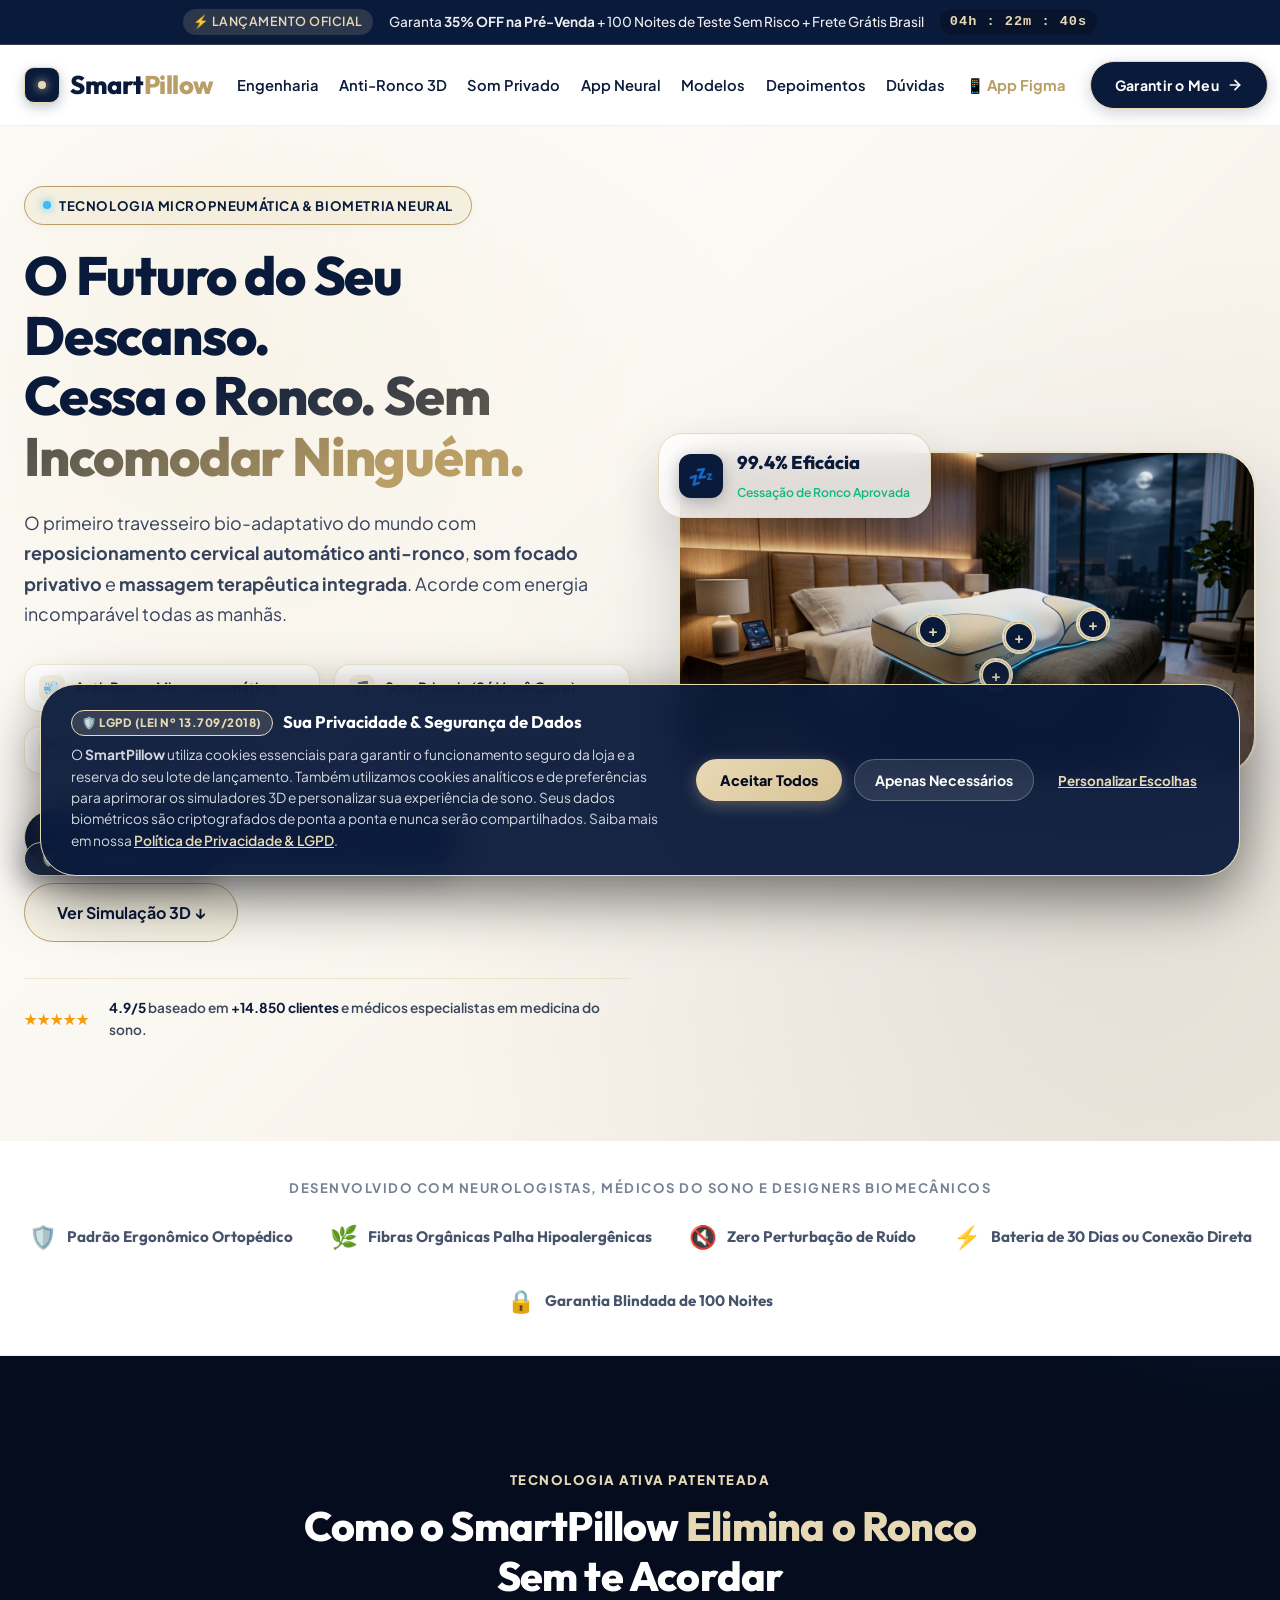
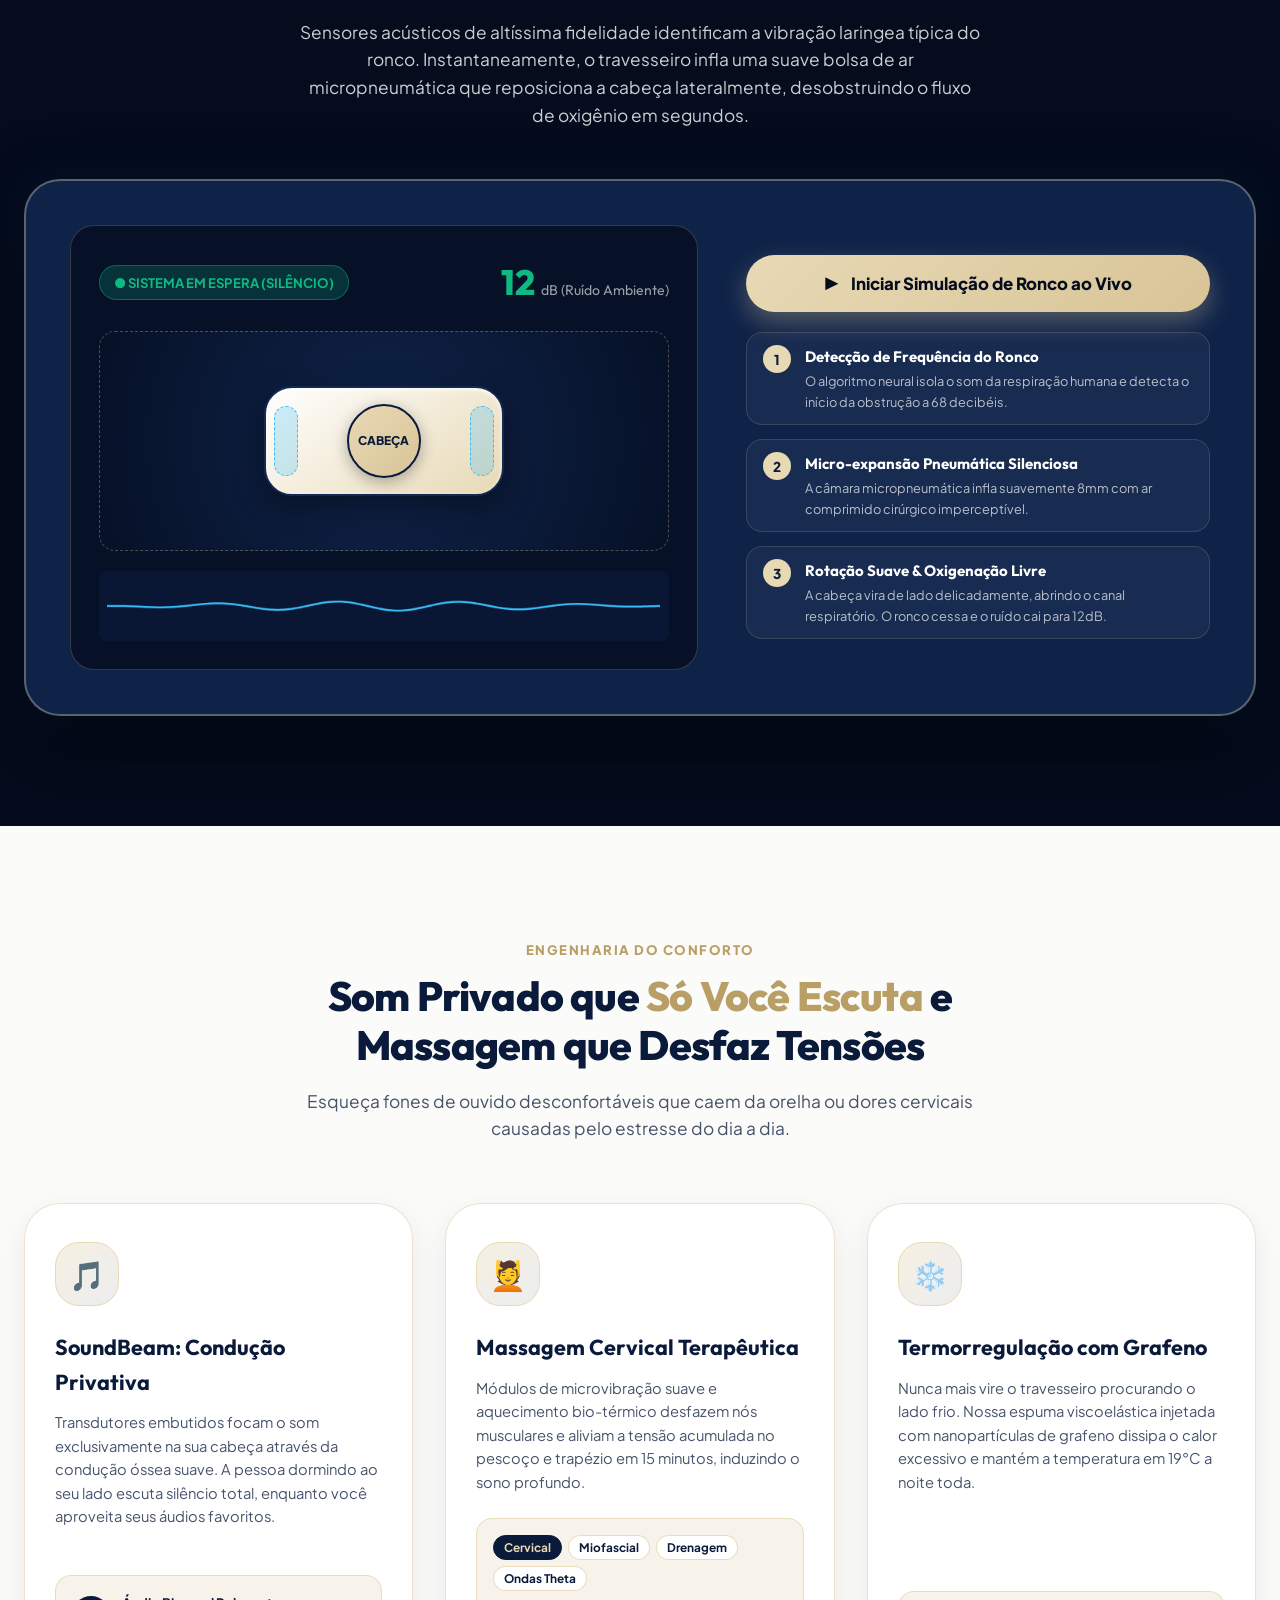
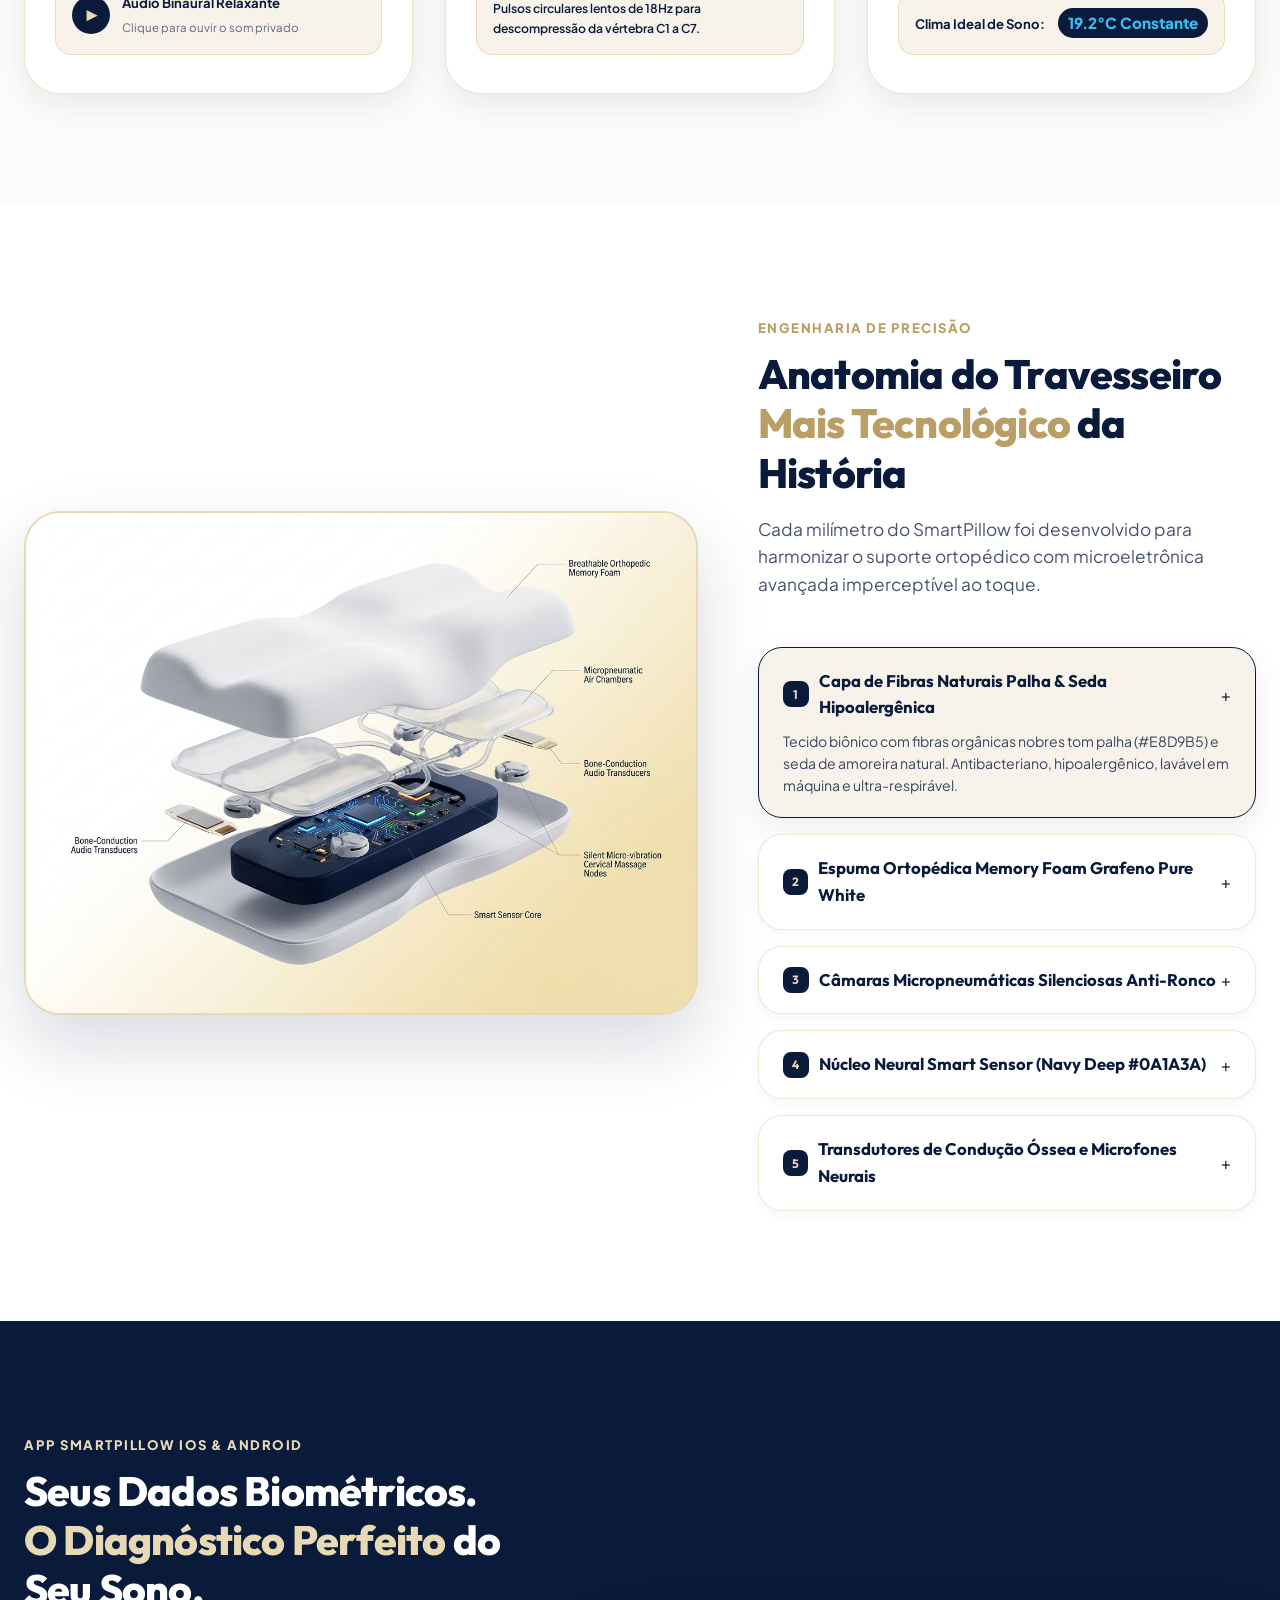
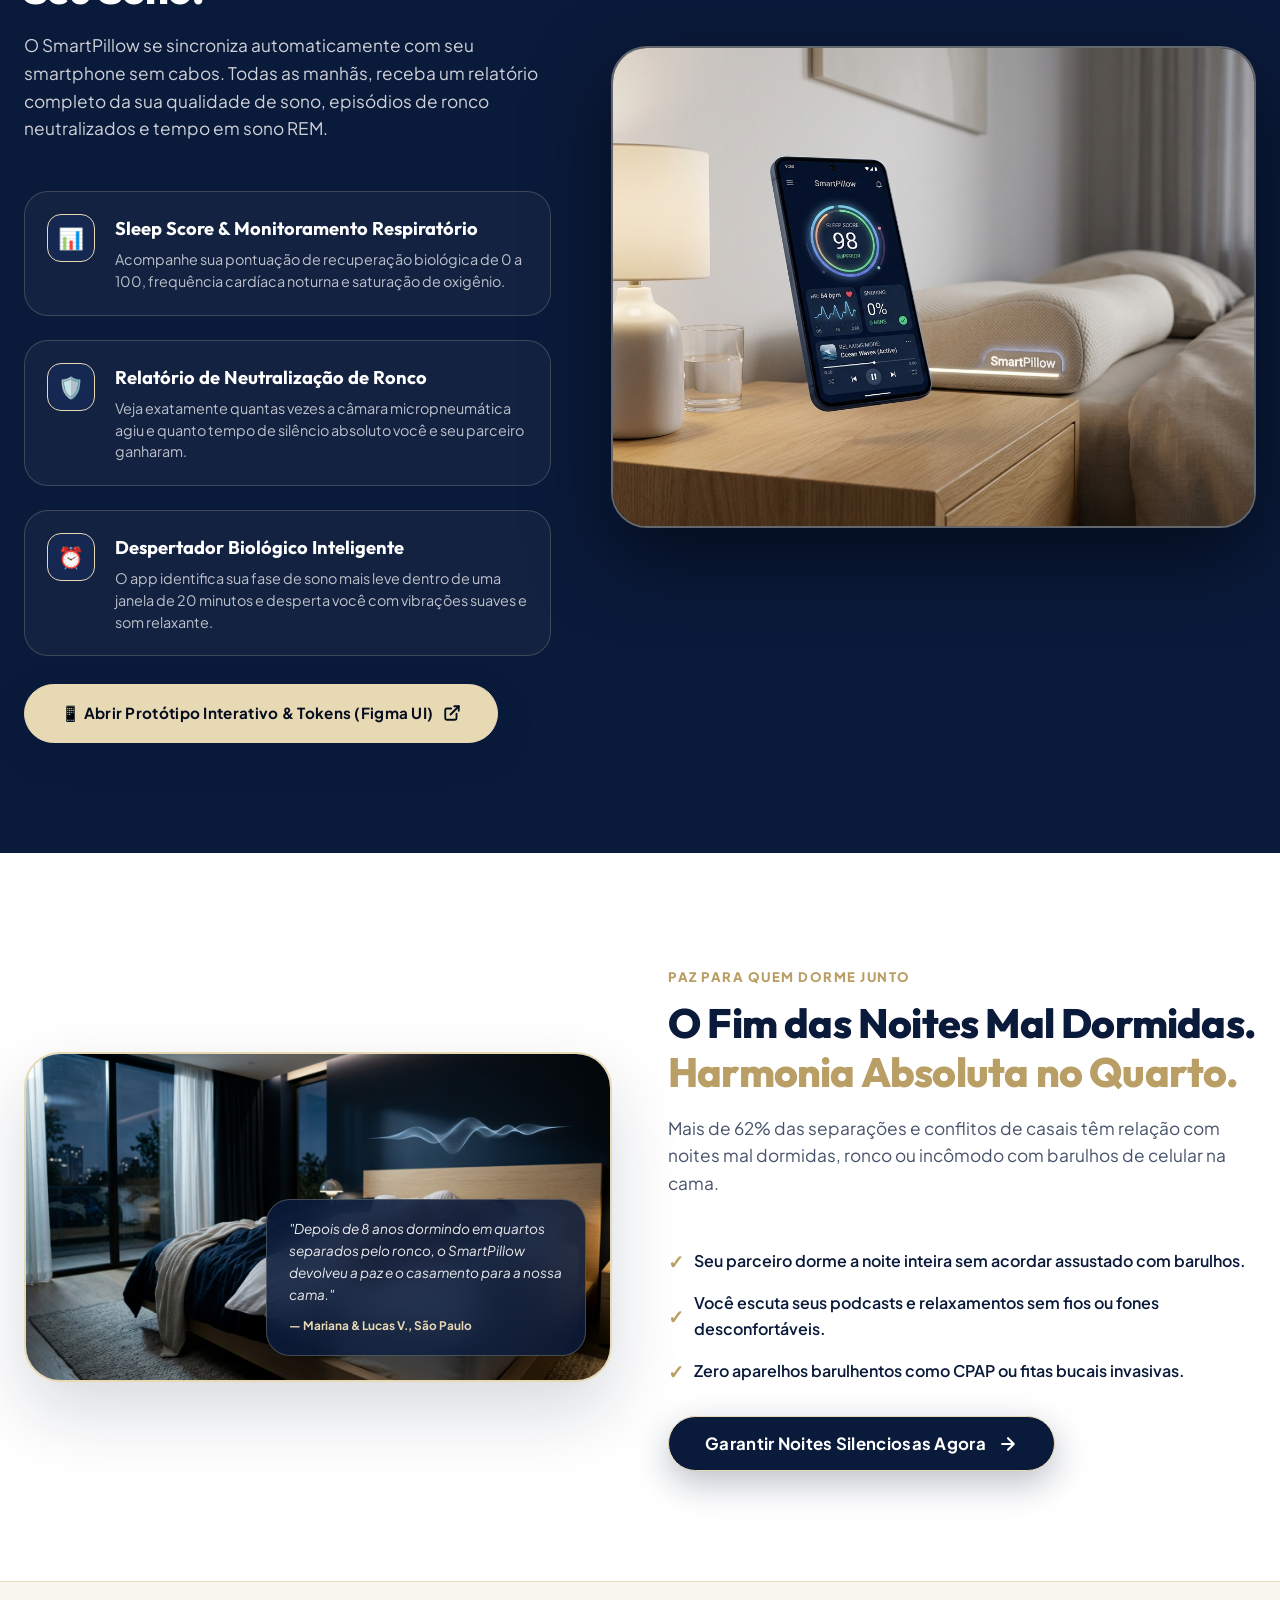
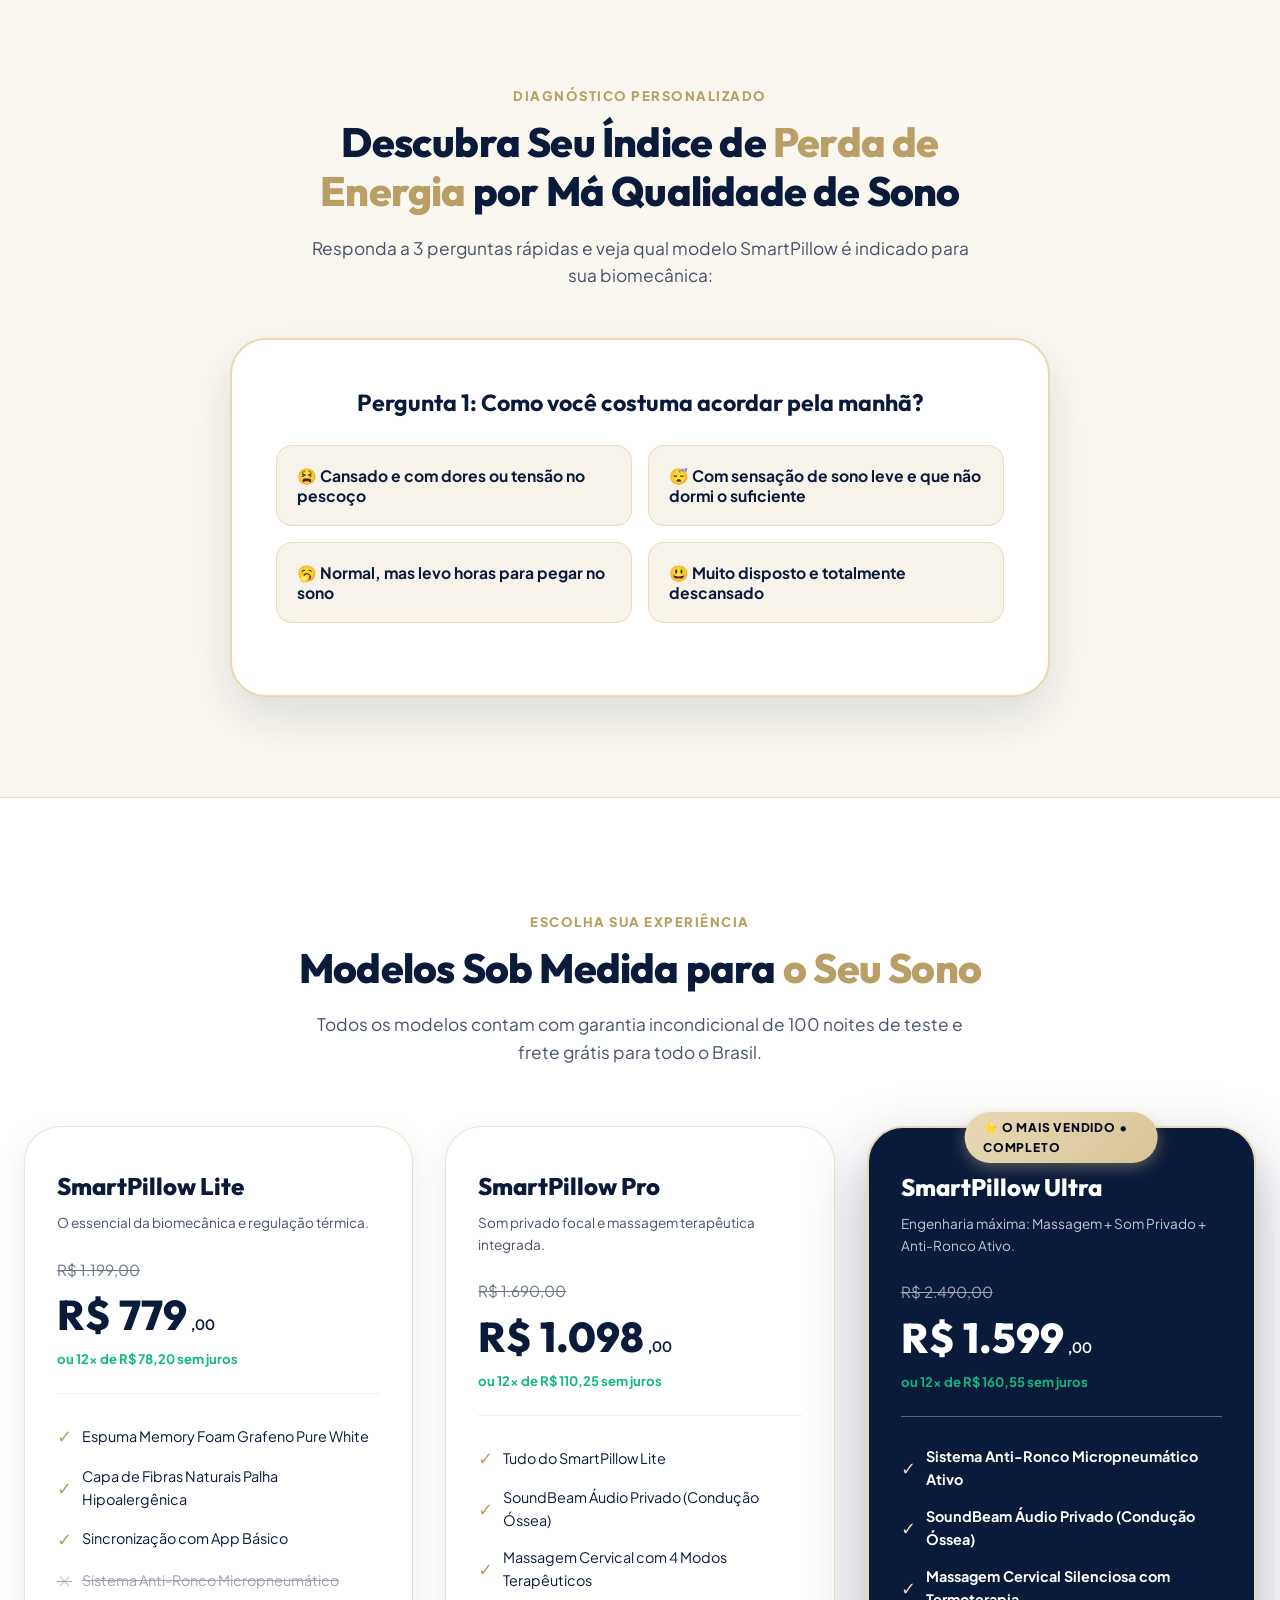
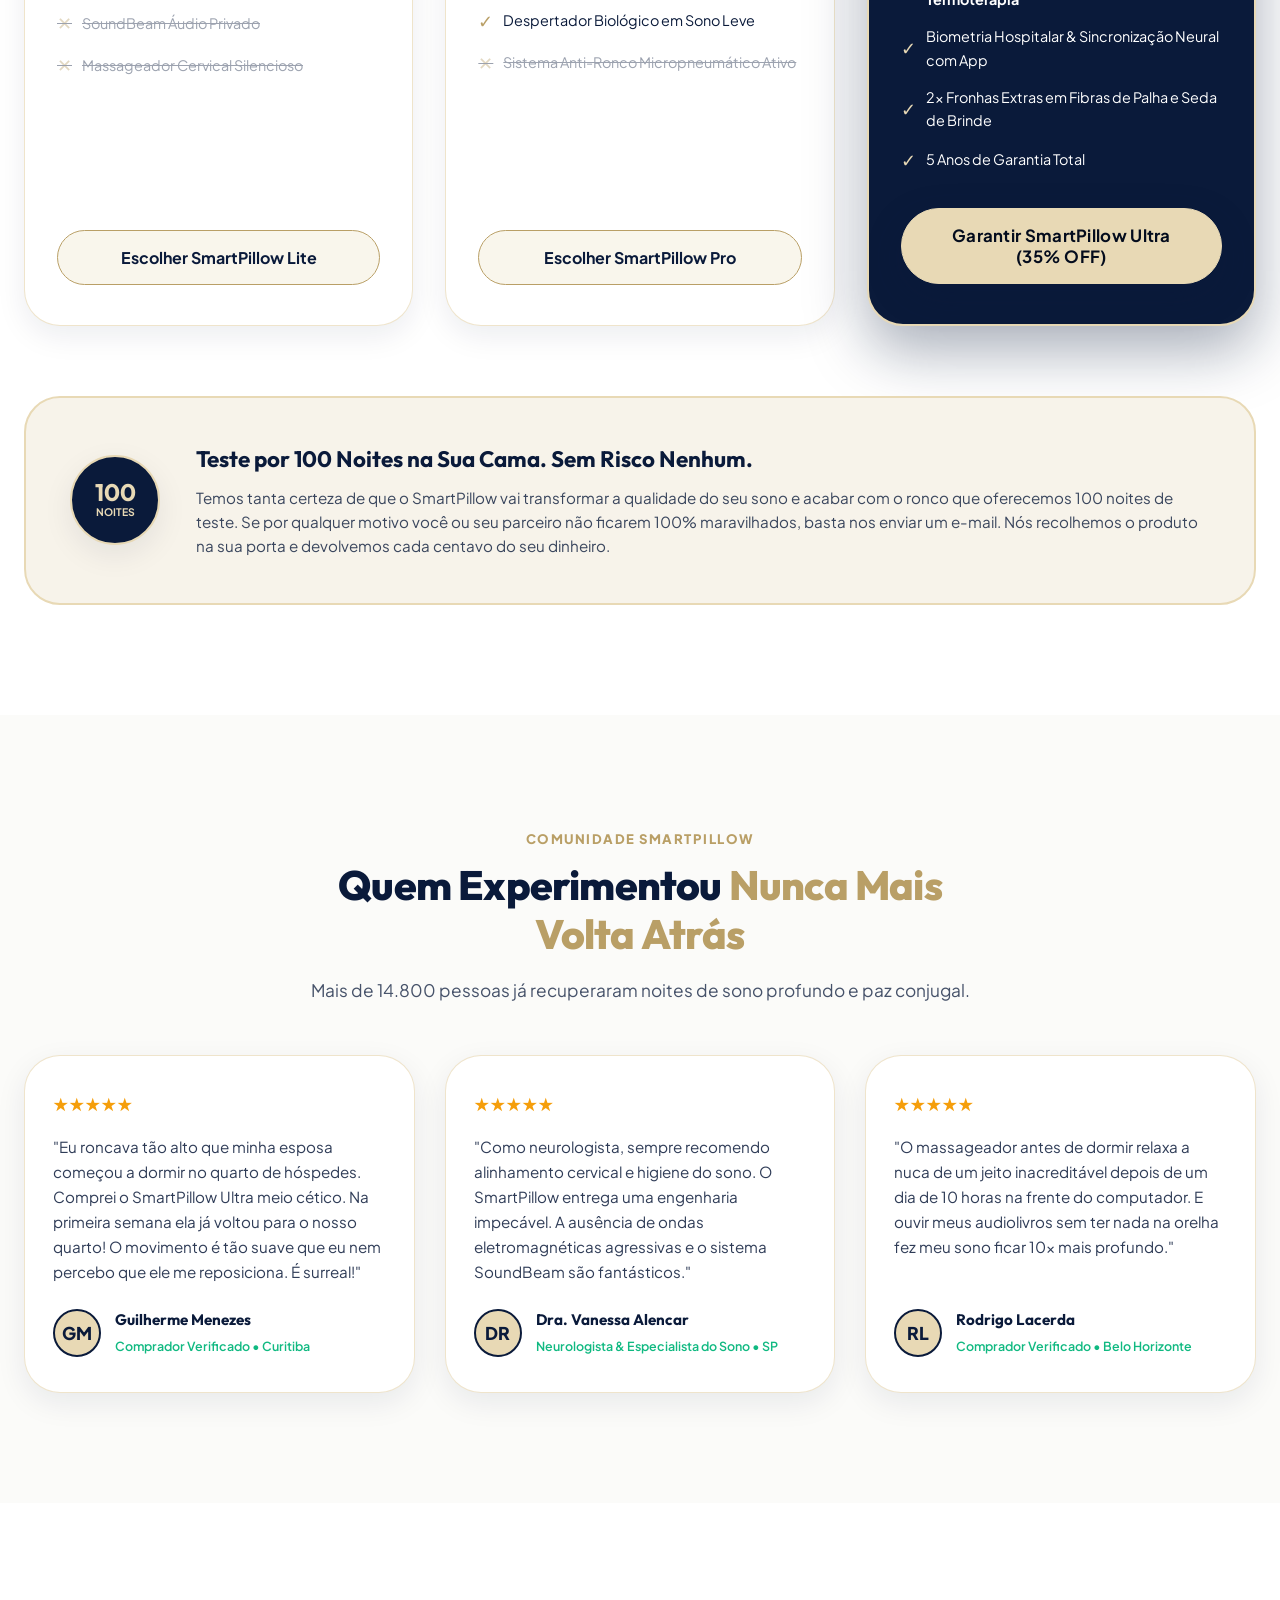
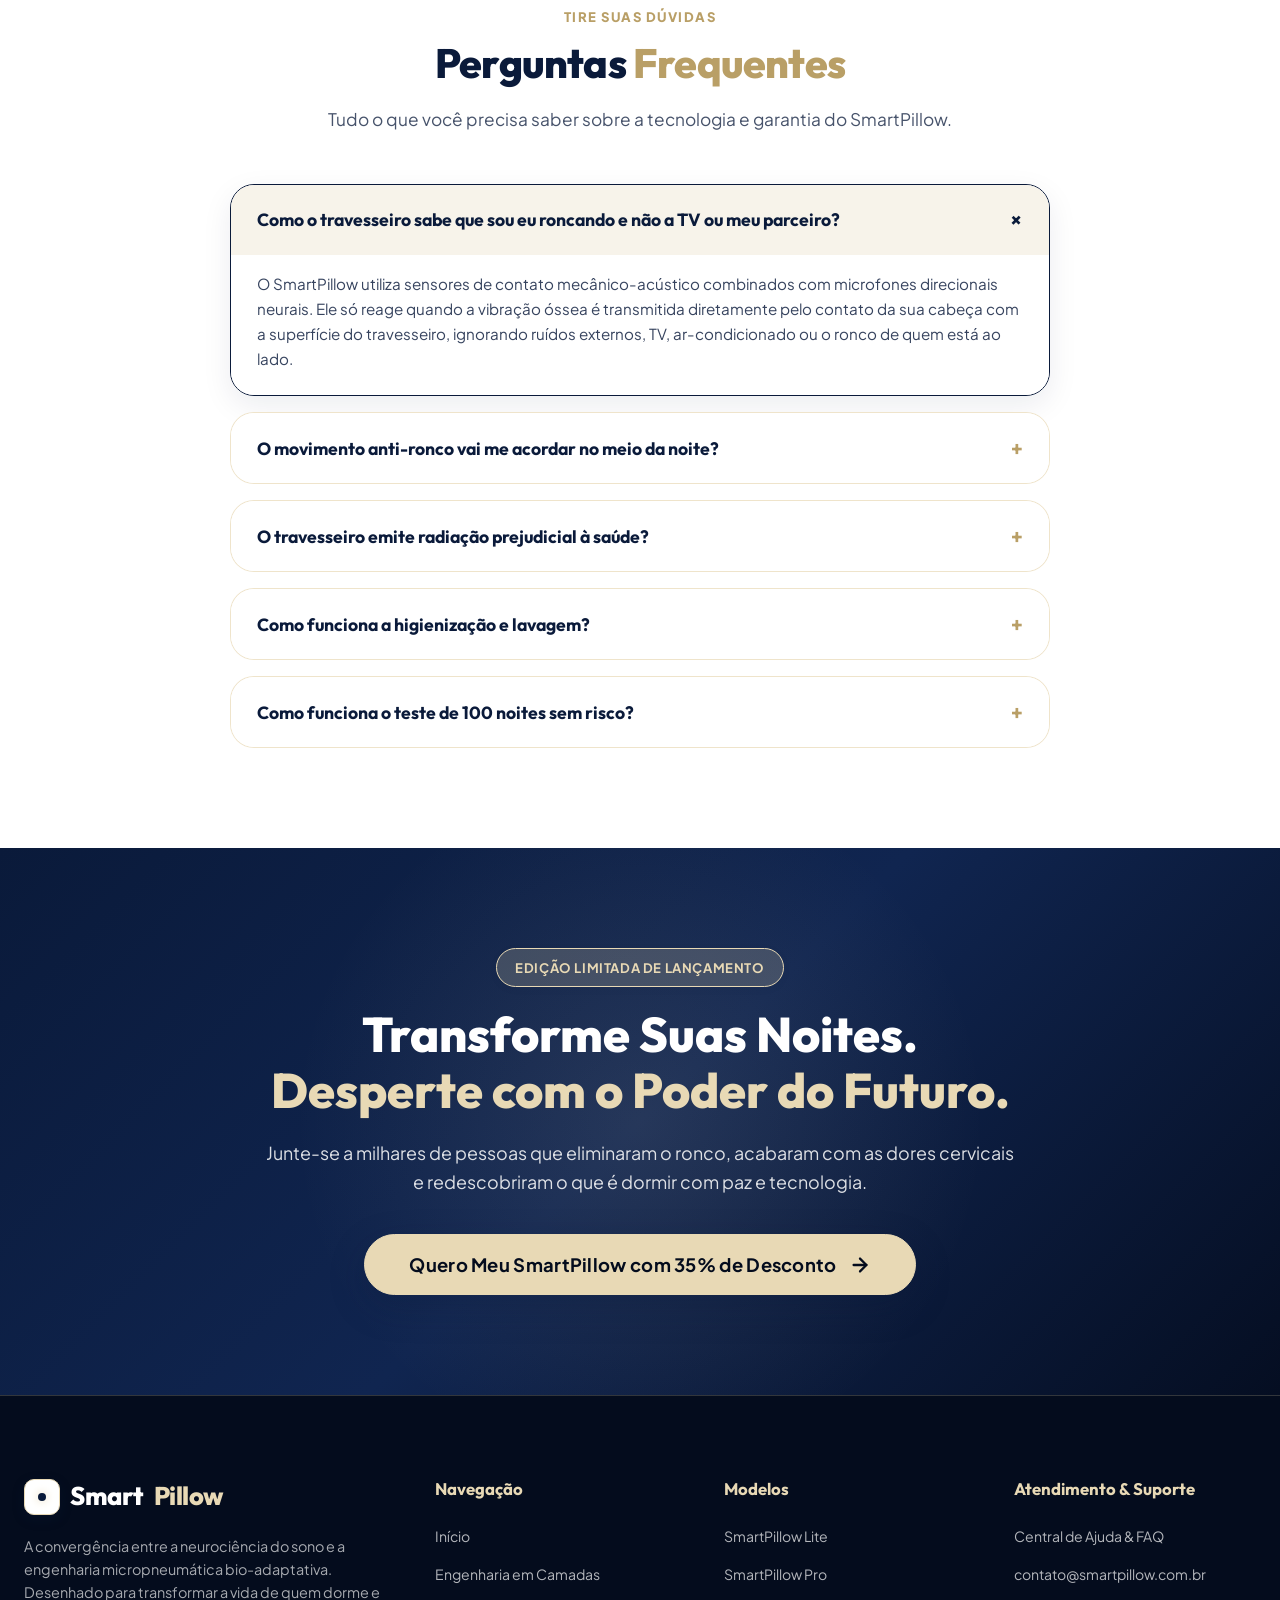
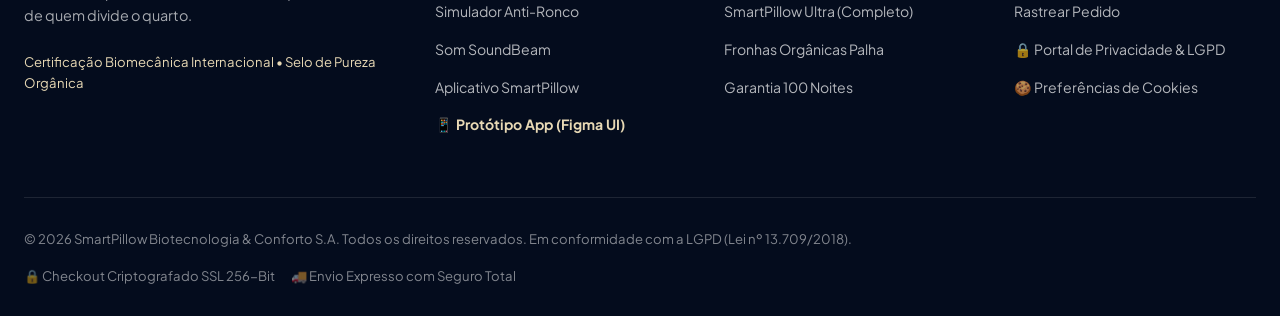
==== commit baa413a7: "Instala tag do Google Ads (AW-18539323021) com Consent Mode v2 A tag inicia com consentimento negado" ====
--- a/index.html
+++ b/index.html
@@ -7,6 +7,28 @@
   <meta name="keywords" content="SmartPillow, travesseiro inteligente, parar de roncar, travesseiro anti-ronco, sono reparador, condução óssea, biometria do sono, massagem cervical">
   <title>SmartPillow | O Futuro do Sono Restaurador com Tecnologia Anti-Ronco</title>
   <link rel="icon" type="image/svg+xml" href="assets/images/favicon.svg">
+
+  <!-- Google tag (gtag.js) — Google Ads, com Consent Mode v2 (LGPD) -->
+  <script>
+    window.dataLayer = window.dataLayer || [];
+    function gtag(){dataLayer.push(arguments);}
+    (function () {
+      // Tudo negado por padrão; restaura a escolha já salva no banner de cookies
+      var prefs = {};
+      try { prefs = JSON.parse(localStorage.getItem('smartpillow_cookie_preferences')) || {}; } catch (e) {}
+      var mkt = prefs.marketing ? 'granted' : 'denied';
+      gtag('consent', 'default', {
+        ad_storage: mkt,
+        ad_user_data: mkt,
+        ad_personalization: mkt,
+        analytics_storage: prefs.analytics ? 'granted' : 'denied',
+        wait_for_update: 500
+      });
+    })();
+    gtag('js', new Date());
+    gtag('config', 'AW-18539323021');
+  </script>
+  <script async src="https://www.googletagmanager.com/gtag/js?id=AW-18539323021"></script>
 
   <!-- Google Fonts Preconnect -->
   <link rel="preconnect" href="https://fonts.googleapis.com">
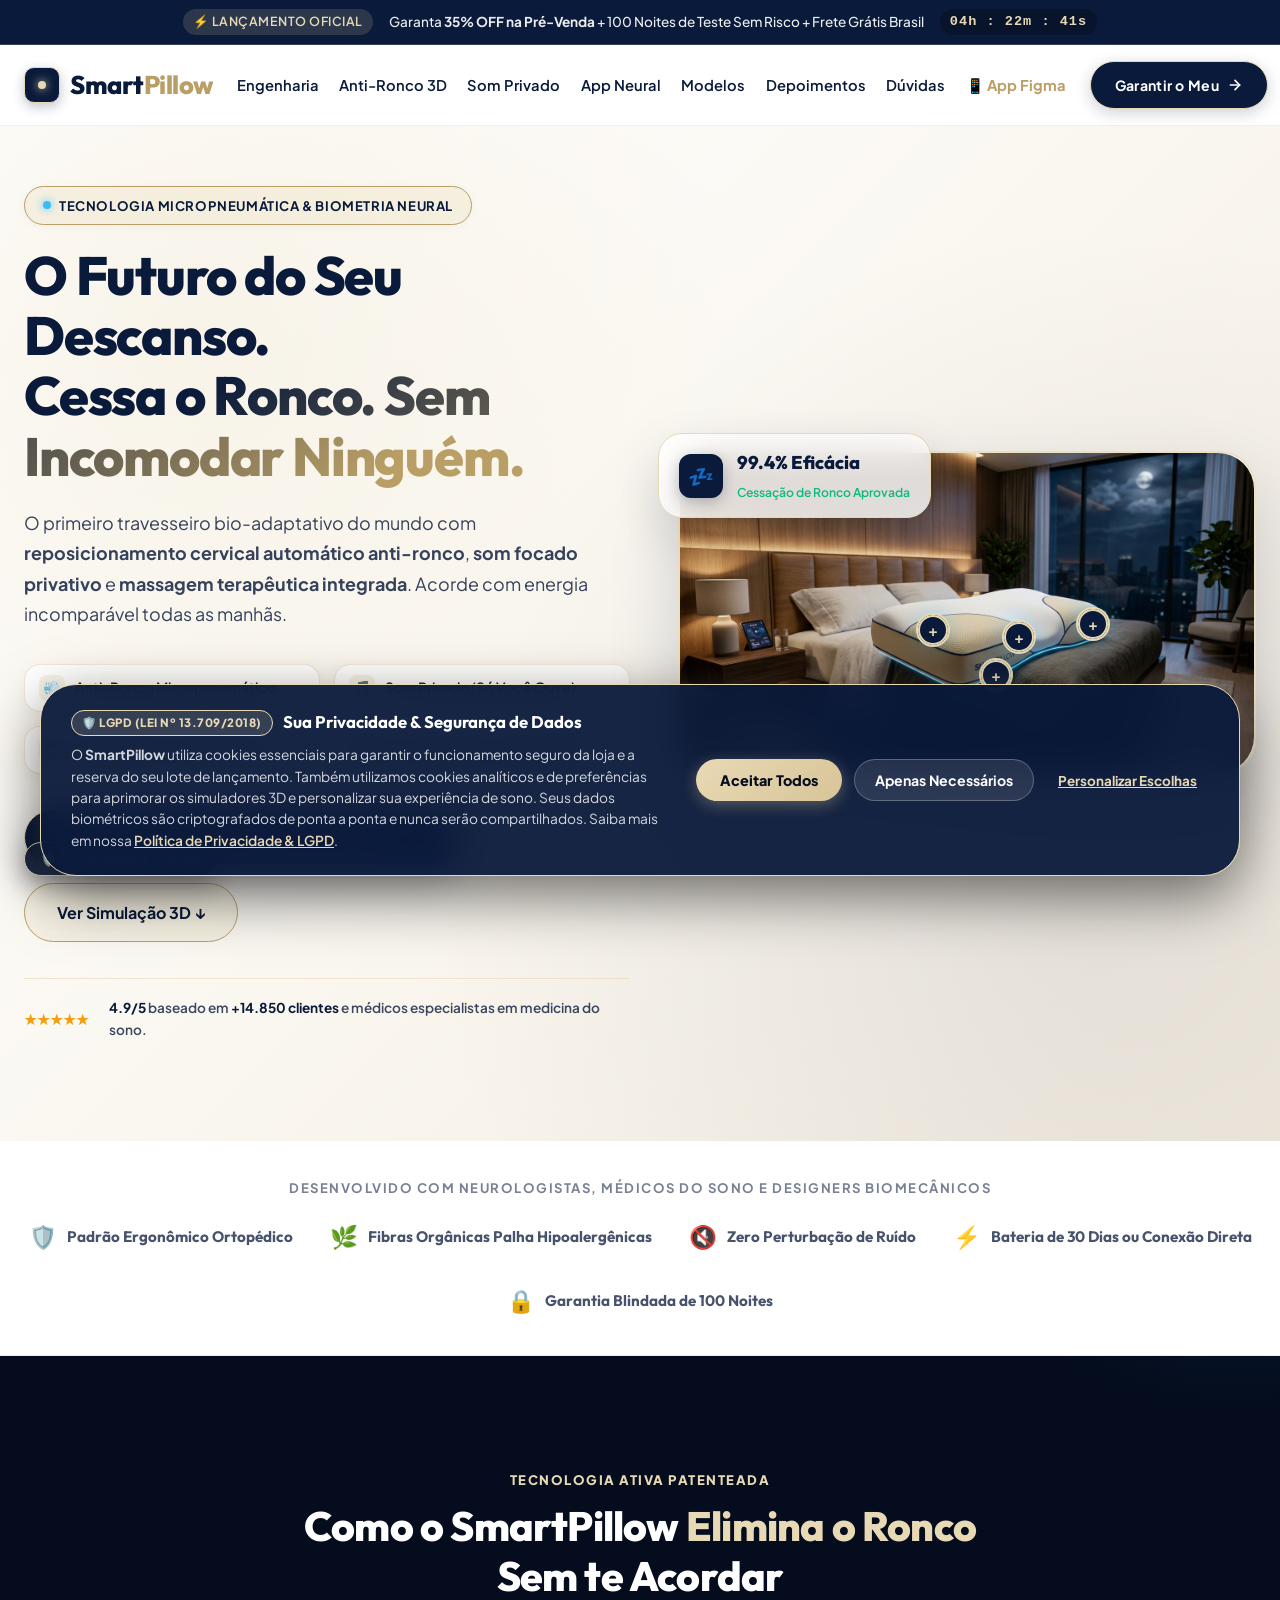
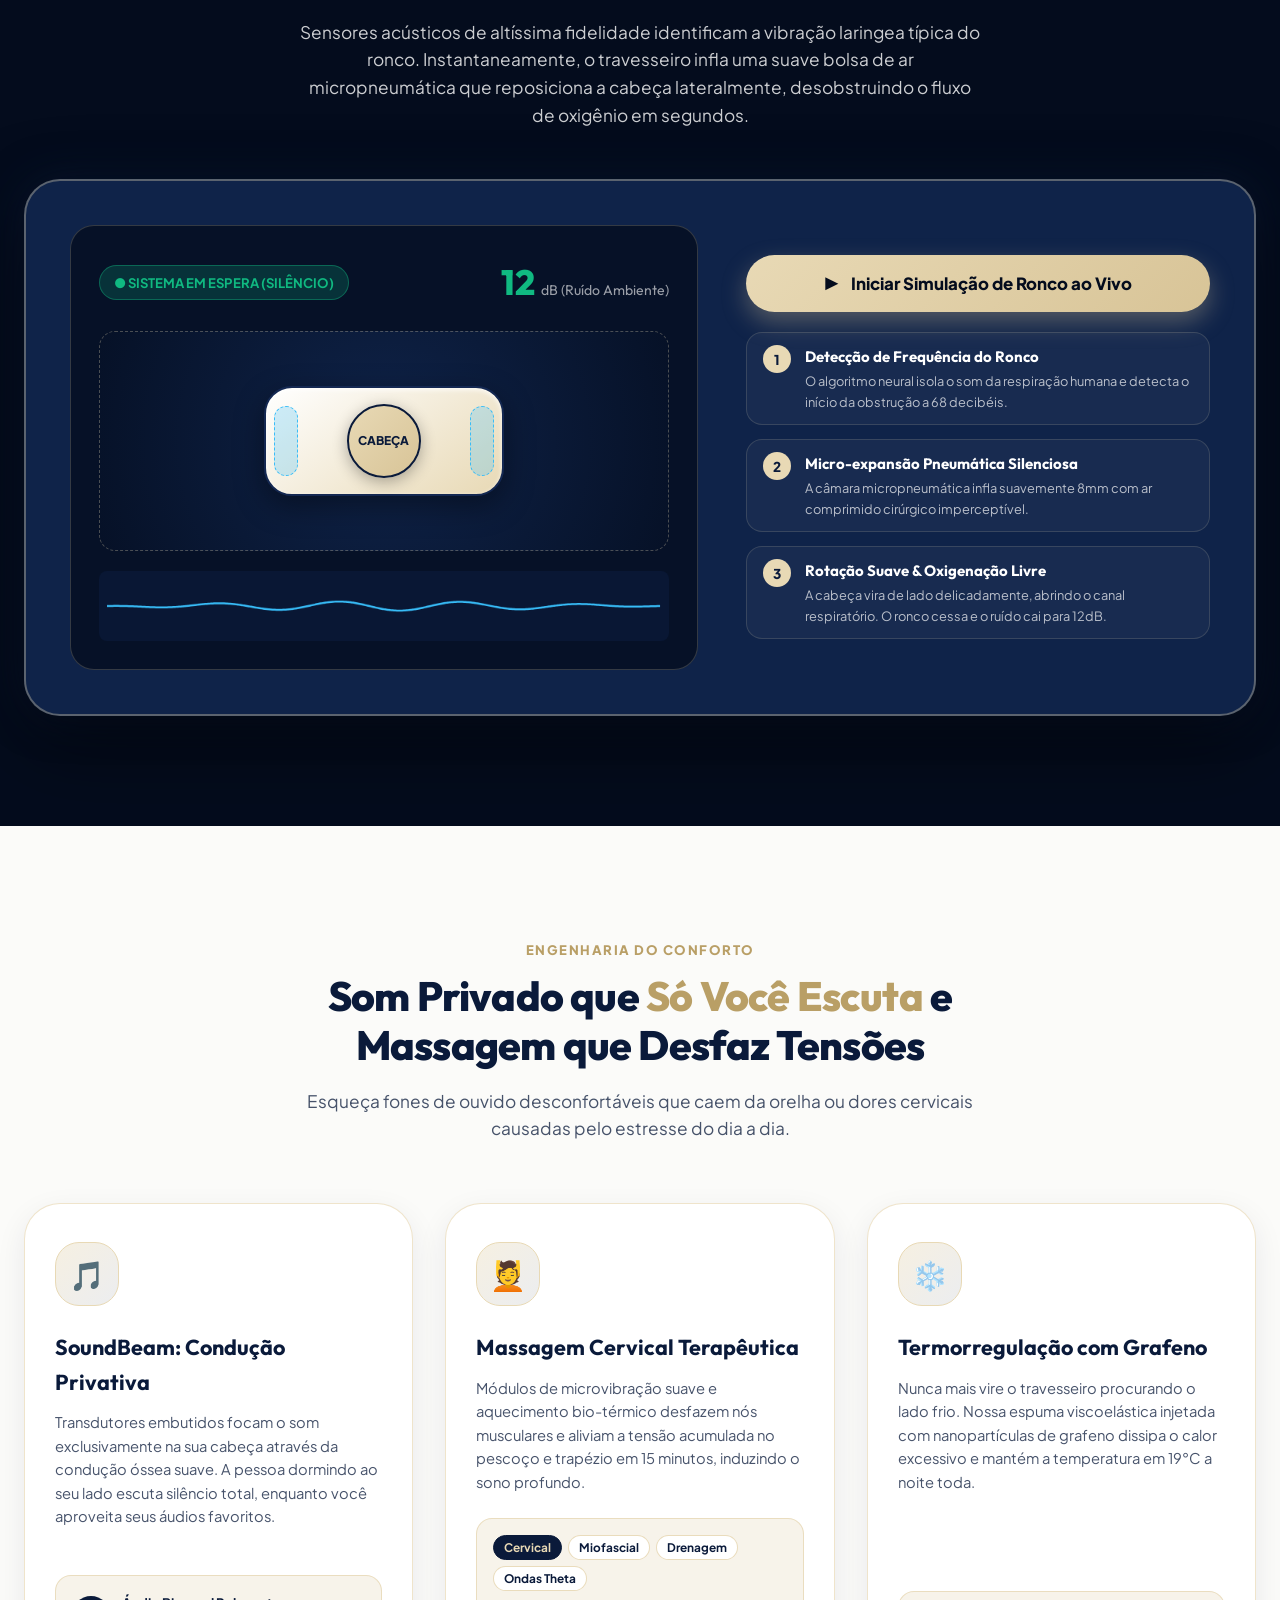
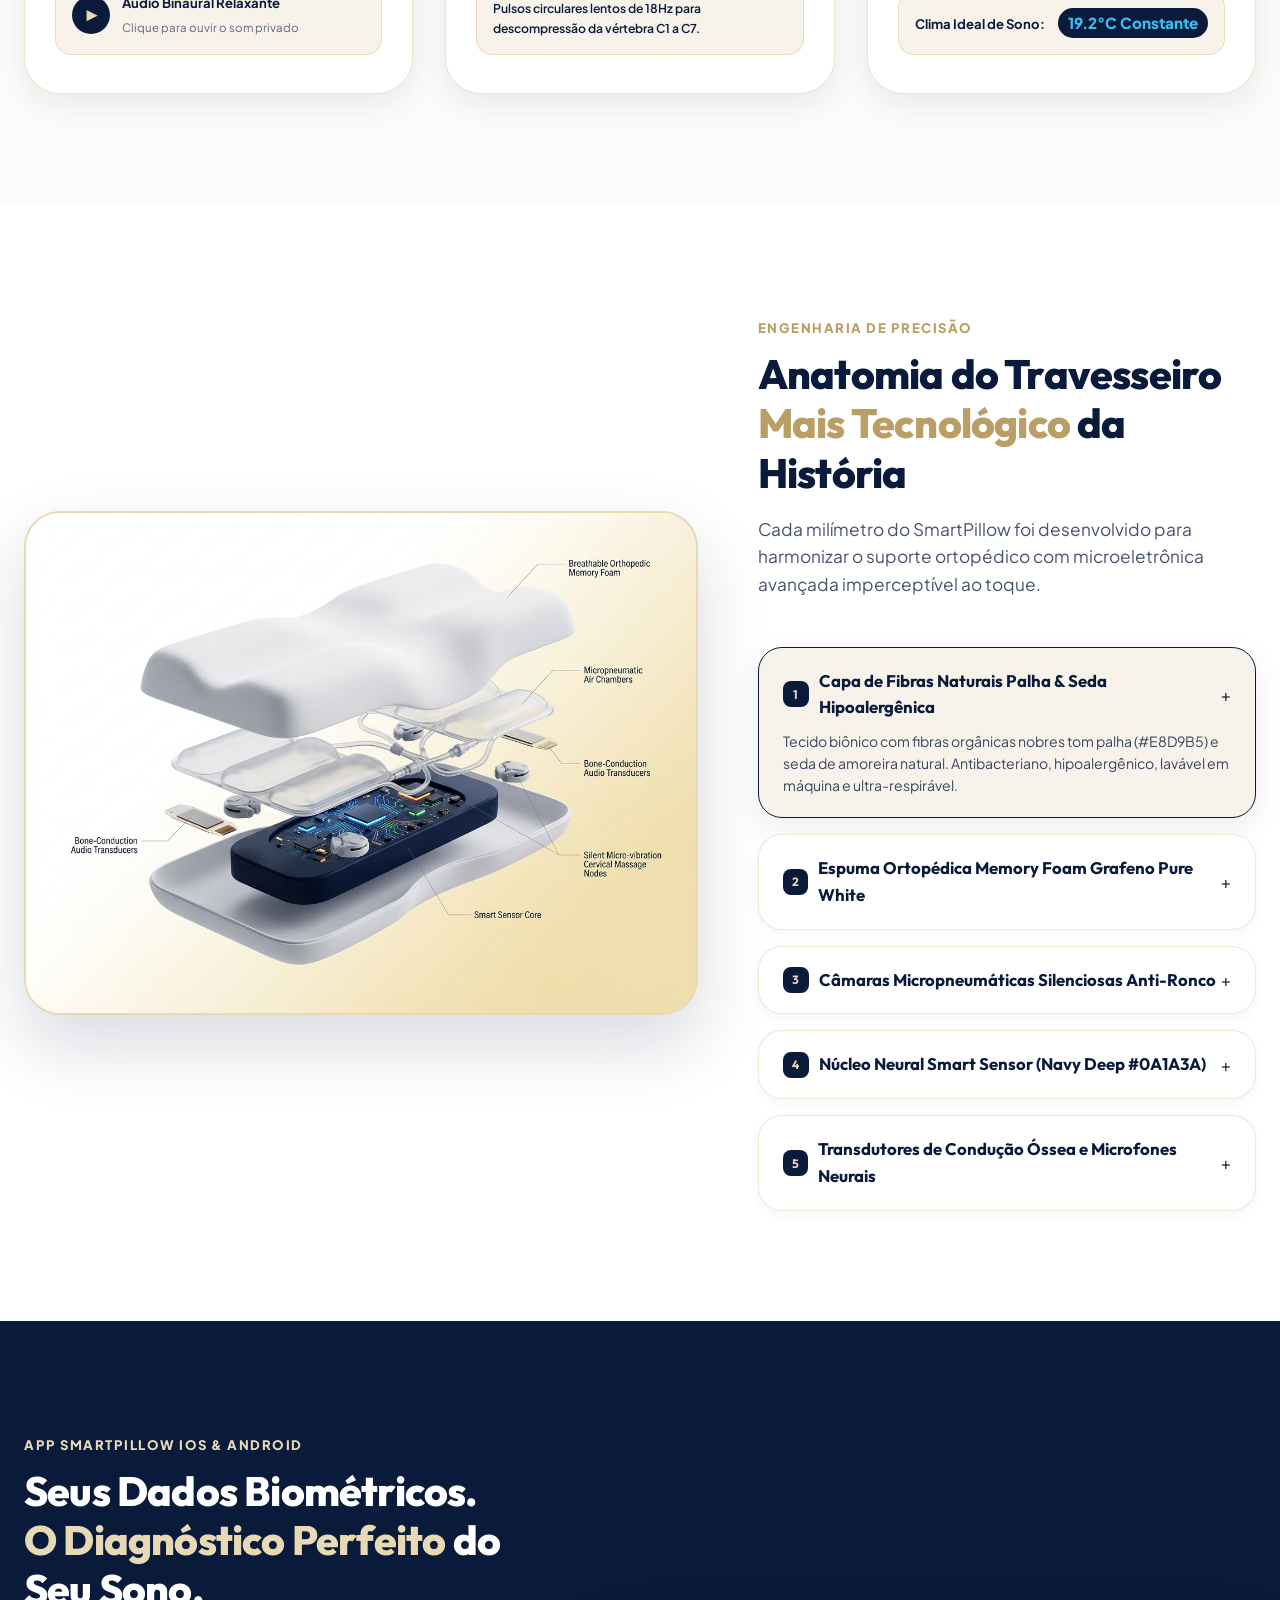
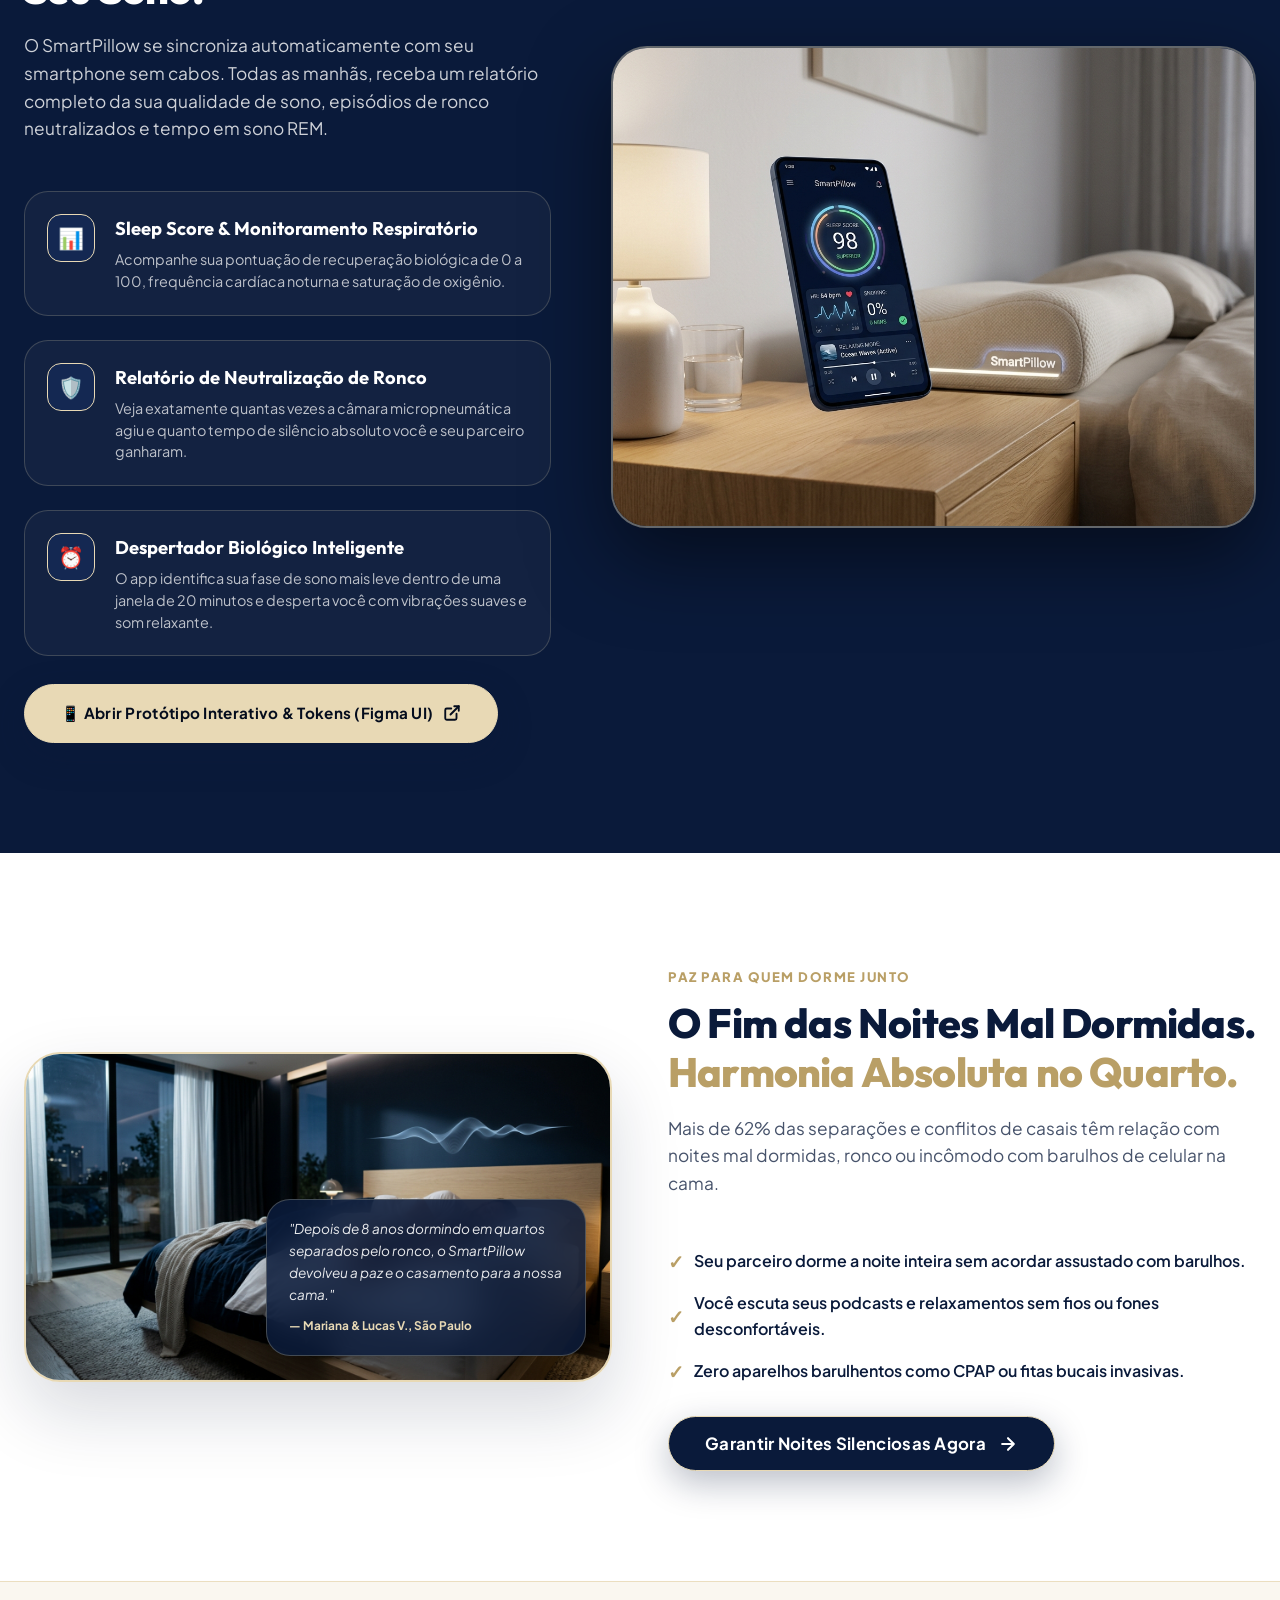
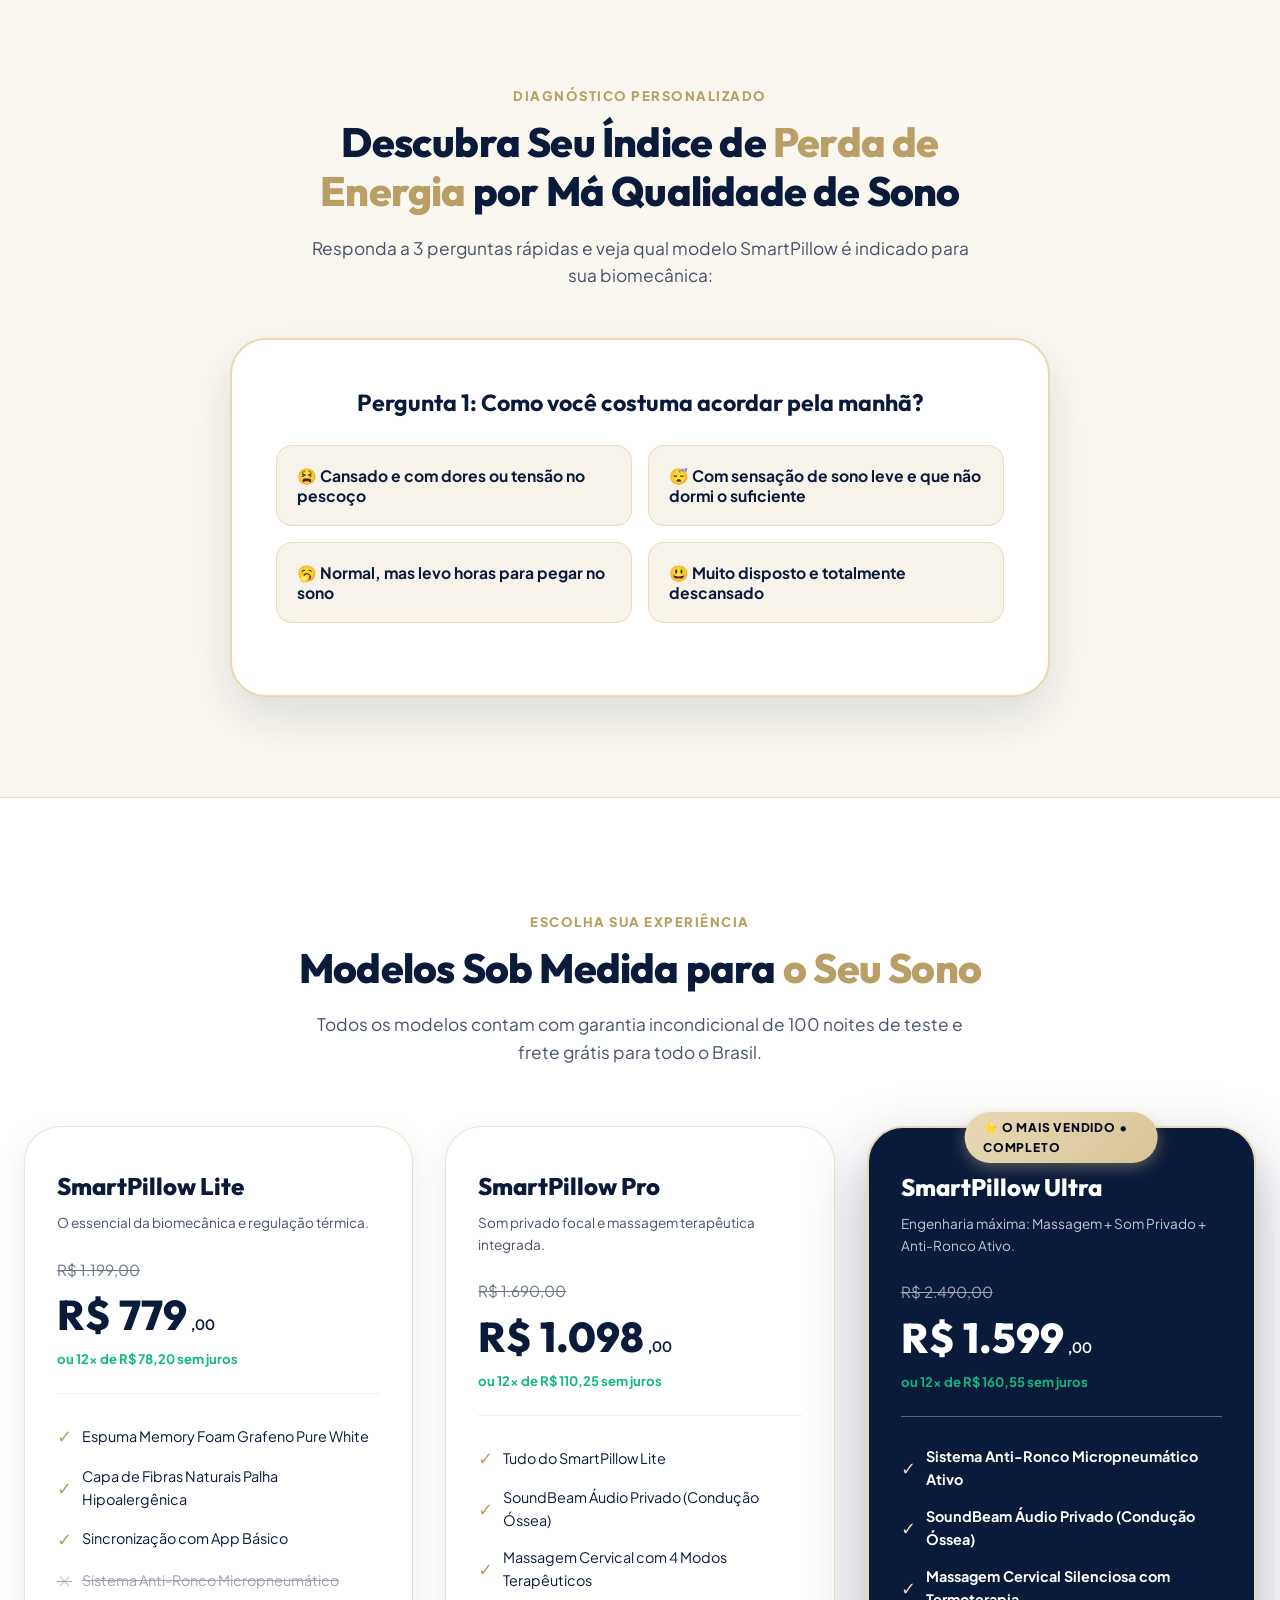
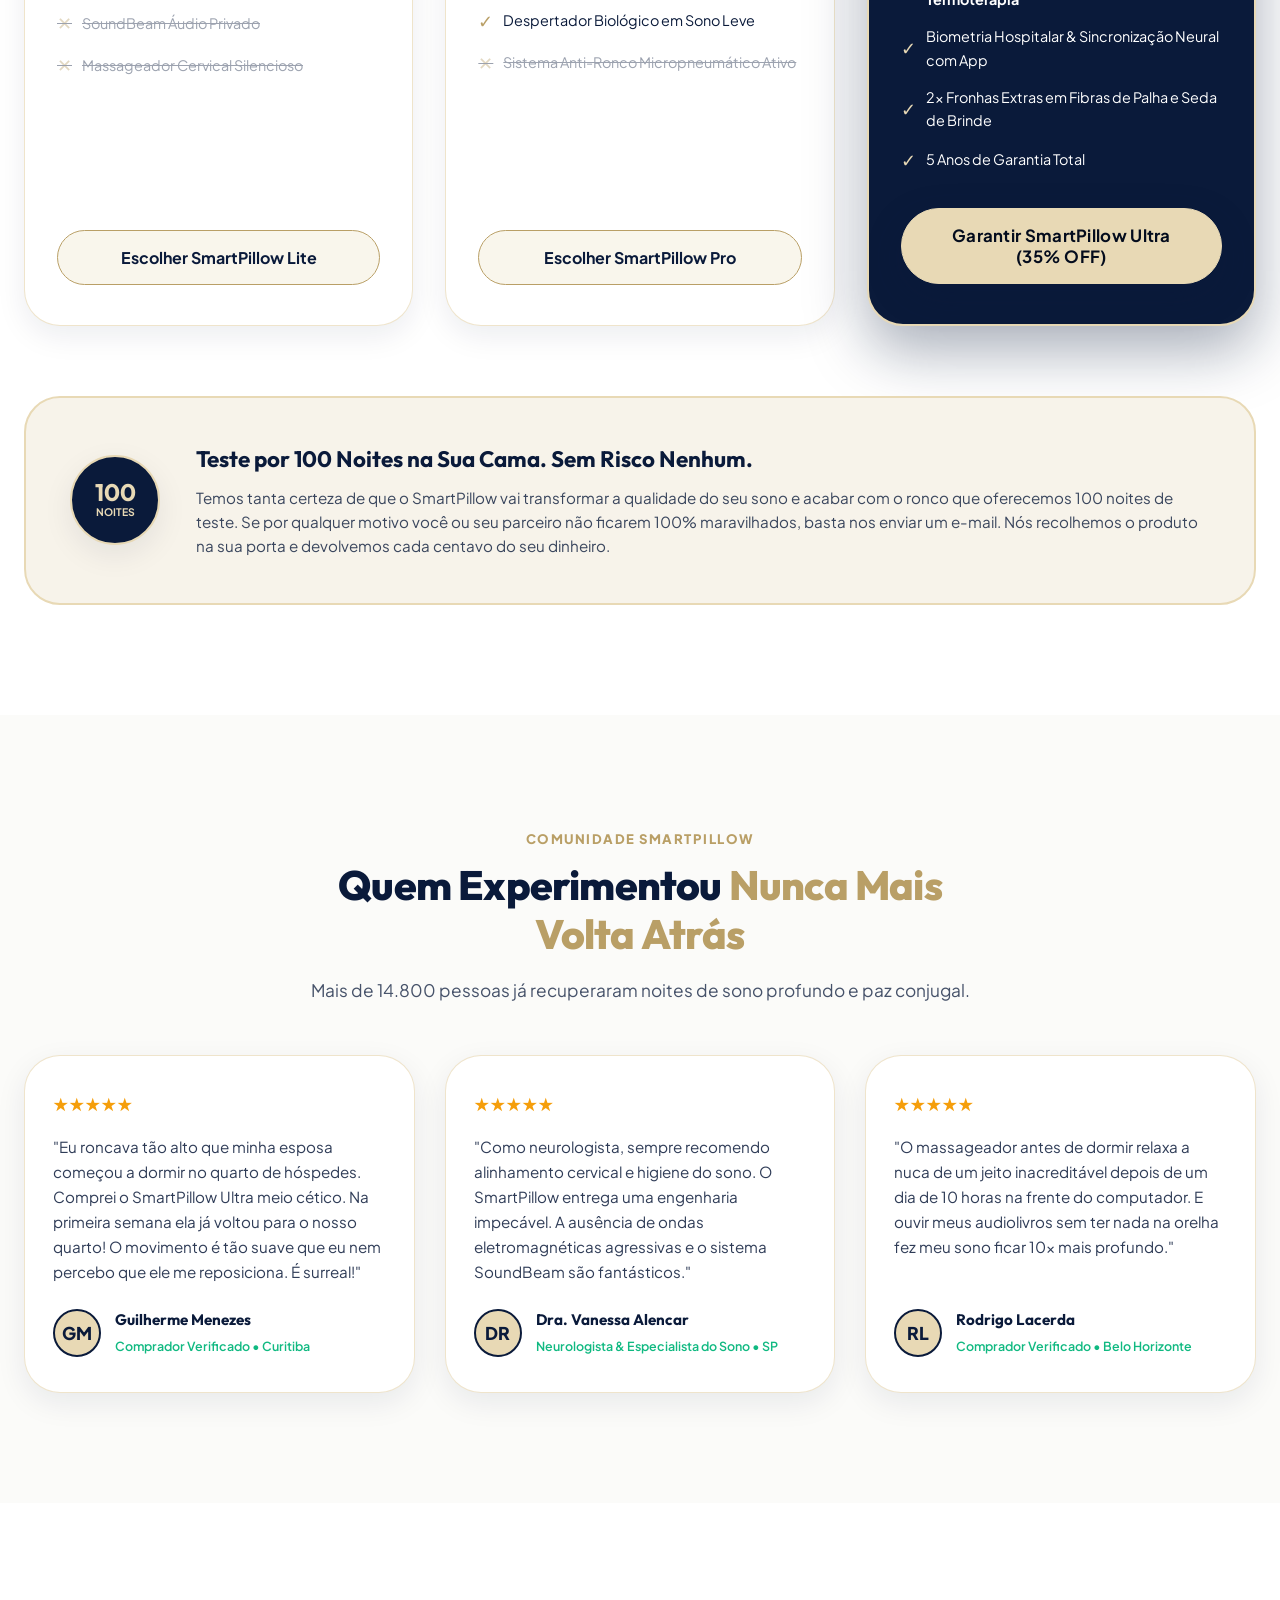
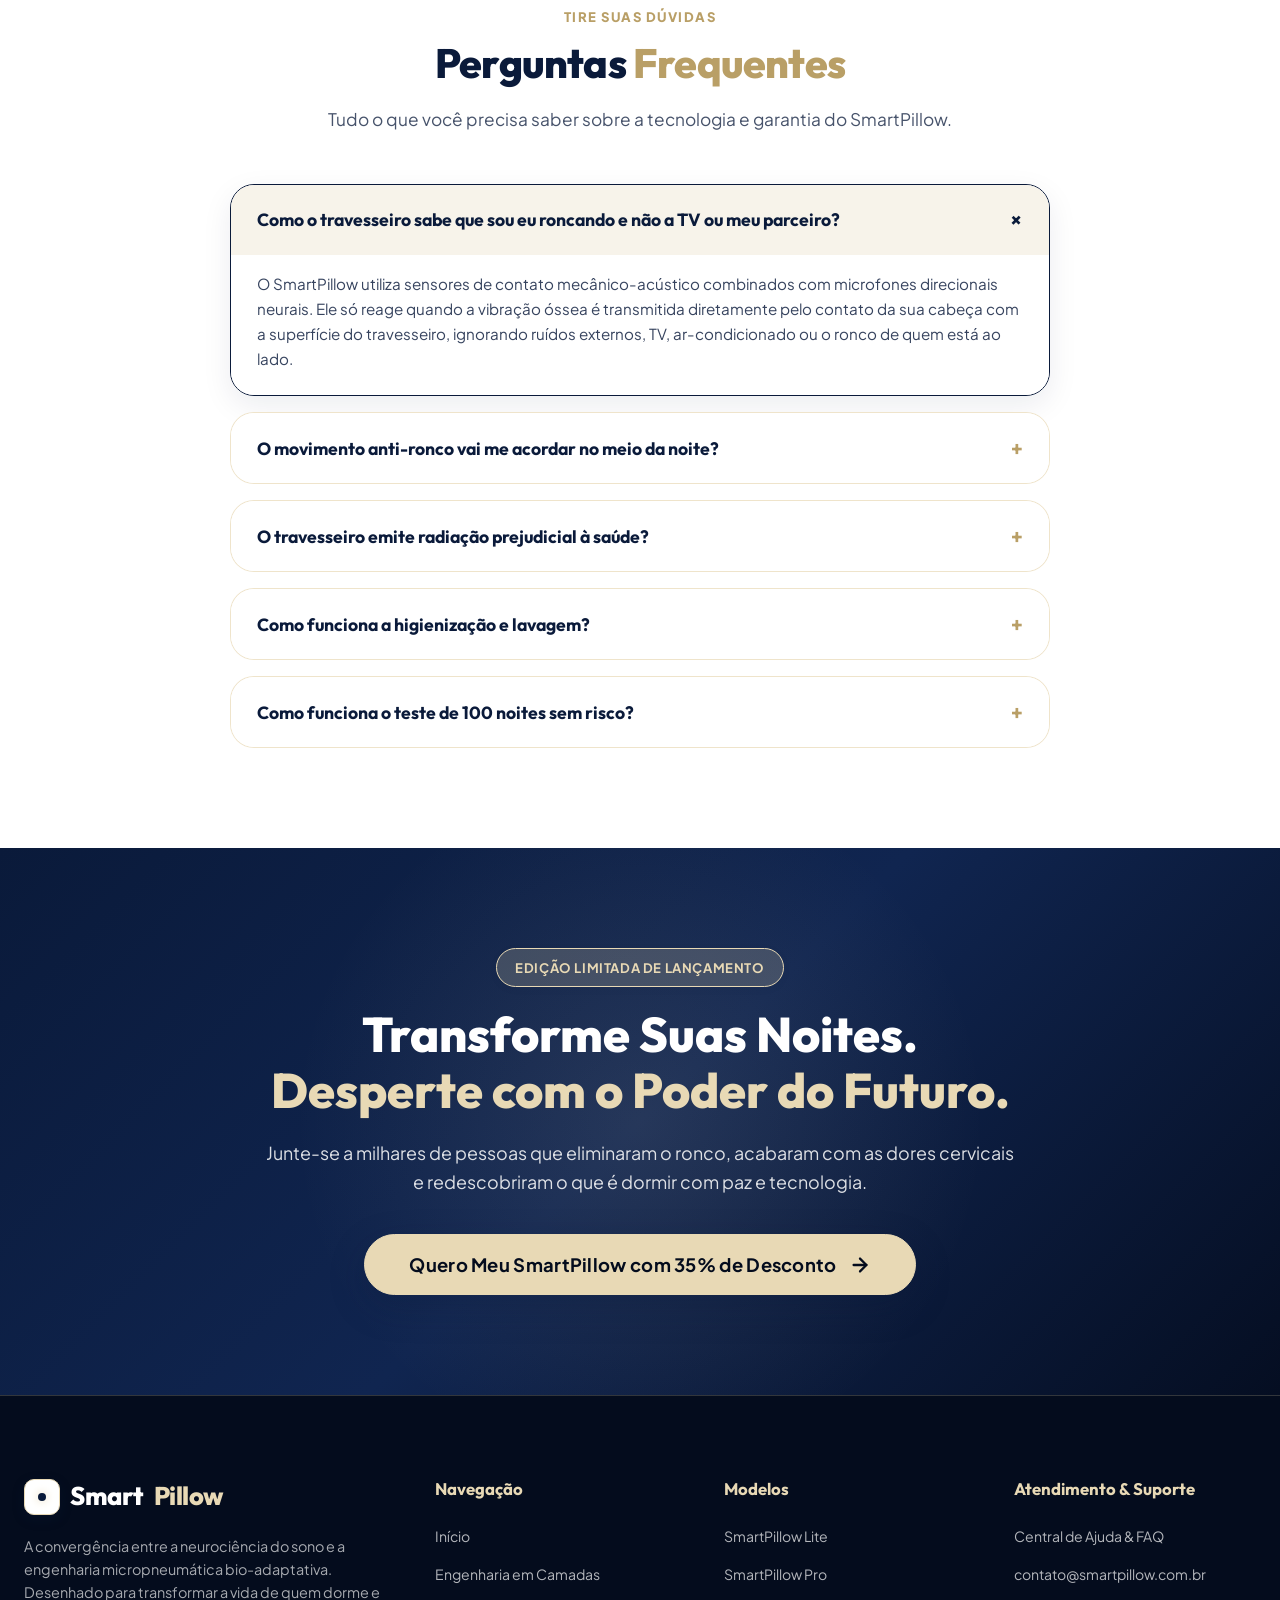
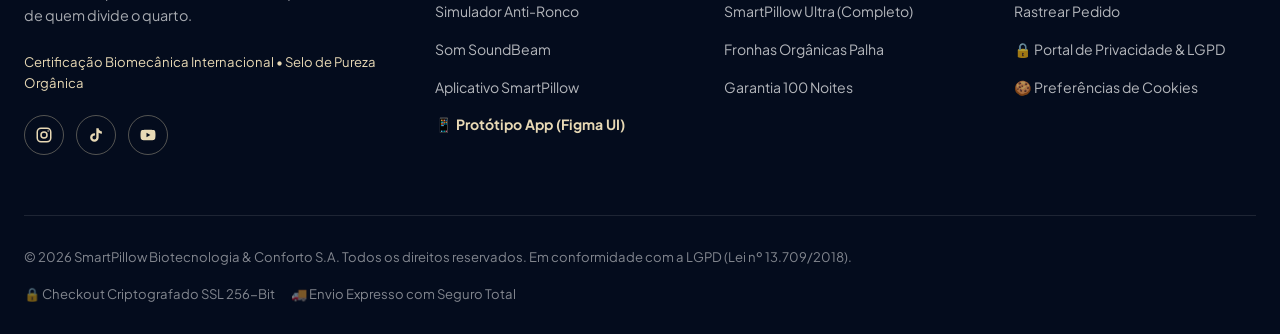
==== commit 4bd1d58d: "Adiciona redes sociais (Instagram, TikTok, YouTube) no rodapé Links conforme linktr.ee/smartpillow. " ====
--- a/index.html
+++ b/index.html
@@ -888,6 +888,17 @@
           <div style="font-size: 0.82rem; color: var(--straw);">
             Certificação Biomecânica Internacional • Selo de Pureza Orgânica
           </div>
+          <div class="footer-social" aria-label="Redes sociais do SmartPillow">
+            <a href="https://instagram.com/smartpillow.br" target="_blank" rel="noopener" aria-label="Instagram @smartpillow.br" title="Instagram">
+              <svg viewBox="0 0 24 24" fill="none" stroke="currentColor" stroke-width="2" aria-hidden="true"><rect x="3" y="3" width="18" height="18" rx="5"/><circle cx="12" cy="12" r="4"/><circle cx="17.5" cy="6.5" r="1" fill="currentColor" stroke="none"/></svg>
+            </a>
+            <a href="https://tiktok.com/@smartpillowbr" target="_blank" rel="noopener" aria-label="TikTok @smartpillowbr" title="TikTok">
+              <svg viewBox="0 0 24 24" fill="currentColor" aria-hidden="true"><path d="M16.6 5.82A4.28 4.28 0 0 1 15.54 3h-3.09v12.4a2.59 2.59 0 0 1-2.59 2.5c-1.42 0-2.6-1.16-2.6-2.6 0-1.72 1.66-3.01 3.37-2.48V9.66c-3.45-.46-6.47 2.22-6.47 5.64 0 3.33 2.76 5.7 5.69 5.7 3.14 0 5.69-2.55 5.69-5.7V9.01a7.35 7.35 0 0 0 4.3 1.38V7.3s-1.88.09-3.24-1.48z"/></svg>
+            </a>
+            <a href="https://youtube.com/@smartpillowbr" target="_blank" rel="noopener" aria-label="YouTube @smartpillowbr" title="YouTube">
+              <svg viewBox="0 0 24 24" fill="currentColor" aria-hidden="true"><path d="M21.6 7.2a2.5 2.5 0 0 0-1.76-1.77C18.27 5 12 5 12 5s-6.27 0-7.84.43A2.5 2.5 0 0 0 2.4 7.2 26 26 0 0 0 2 12a26 26 0 0 0 .4 4.8 2.5 2.5 0 0 0 1.76 1.77C5.73 19 12 19 12 19s6.27 0 7.84-.43a2.5 2.5 0 0 0 1.76-1.77A26 26 0 0 0 22 12a26 26 0 0 0-.4-4.8zM10 15V9l5.2 3L10 15z"/></svg>
+            </a>
+          </div>
         </div>
 
         <div class="footer-col">
--- a/css/style.css
+++ b/css/style.css
@@ -2067,6 +2067,35 @@
   color: rgba(255, 255, 255, 0.65);
   margin: 18px 0 24px;
   line-height: 1.6;
+}
+
+.footer-social {
+  display: flex;
+  gap: 12px;
+  margin-top: 22px;
+}
+
+.footer-social a {
+  width: 40px;
+  height: 40px;
+  border-radius: 50%;
+  display: flex;
+  align-items: center;
+  justify-content: center;
+  color: var(--straw);
+  border: 1px solid rgba(232, 217, 181, 0.35);
+  transition: var(--transition-fast);
+}
+
+.footer-social a:hover {
+  background: var(--straw);
+  color: var(--navy-dark);
+  transform: translateY(-2px);
+}
+
+.footer-social svg {
+  width: 18px;
+  height: 18px;
 }
 
 .footer-col h5 {
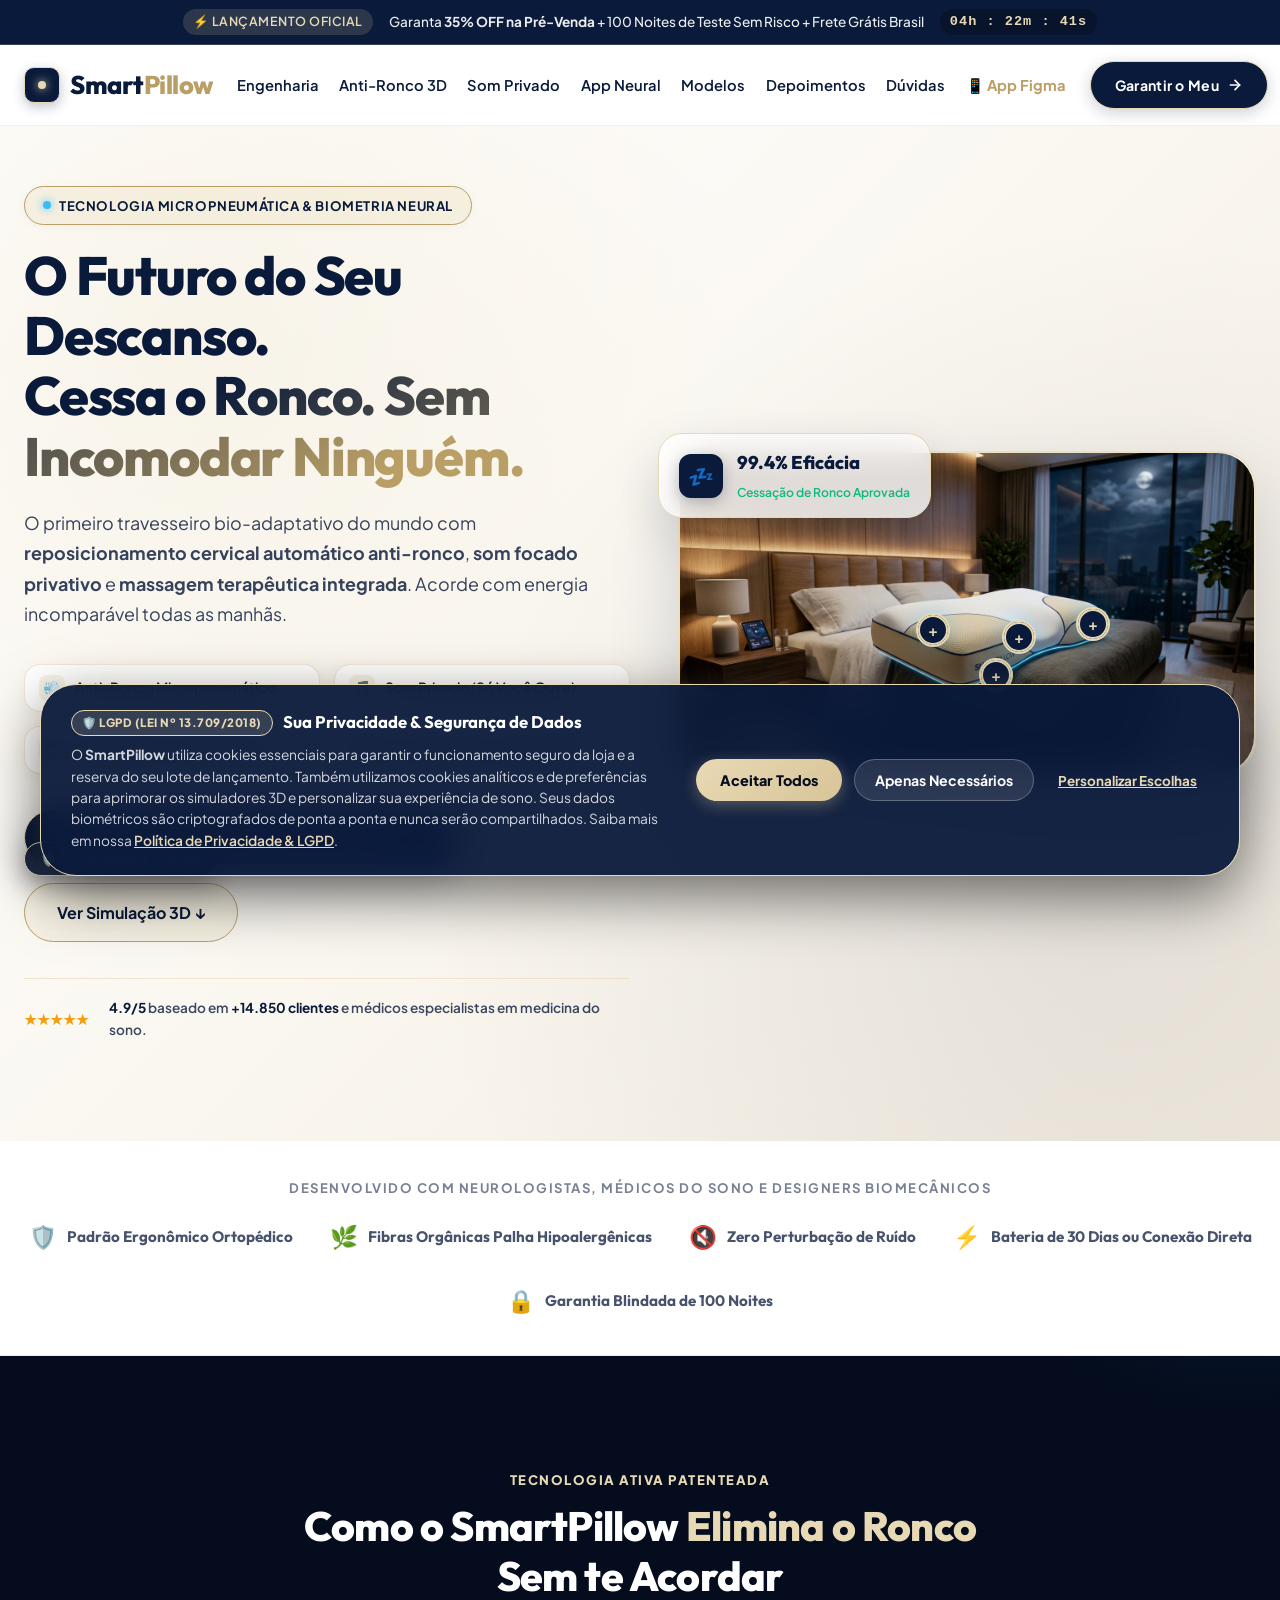
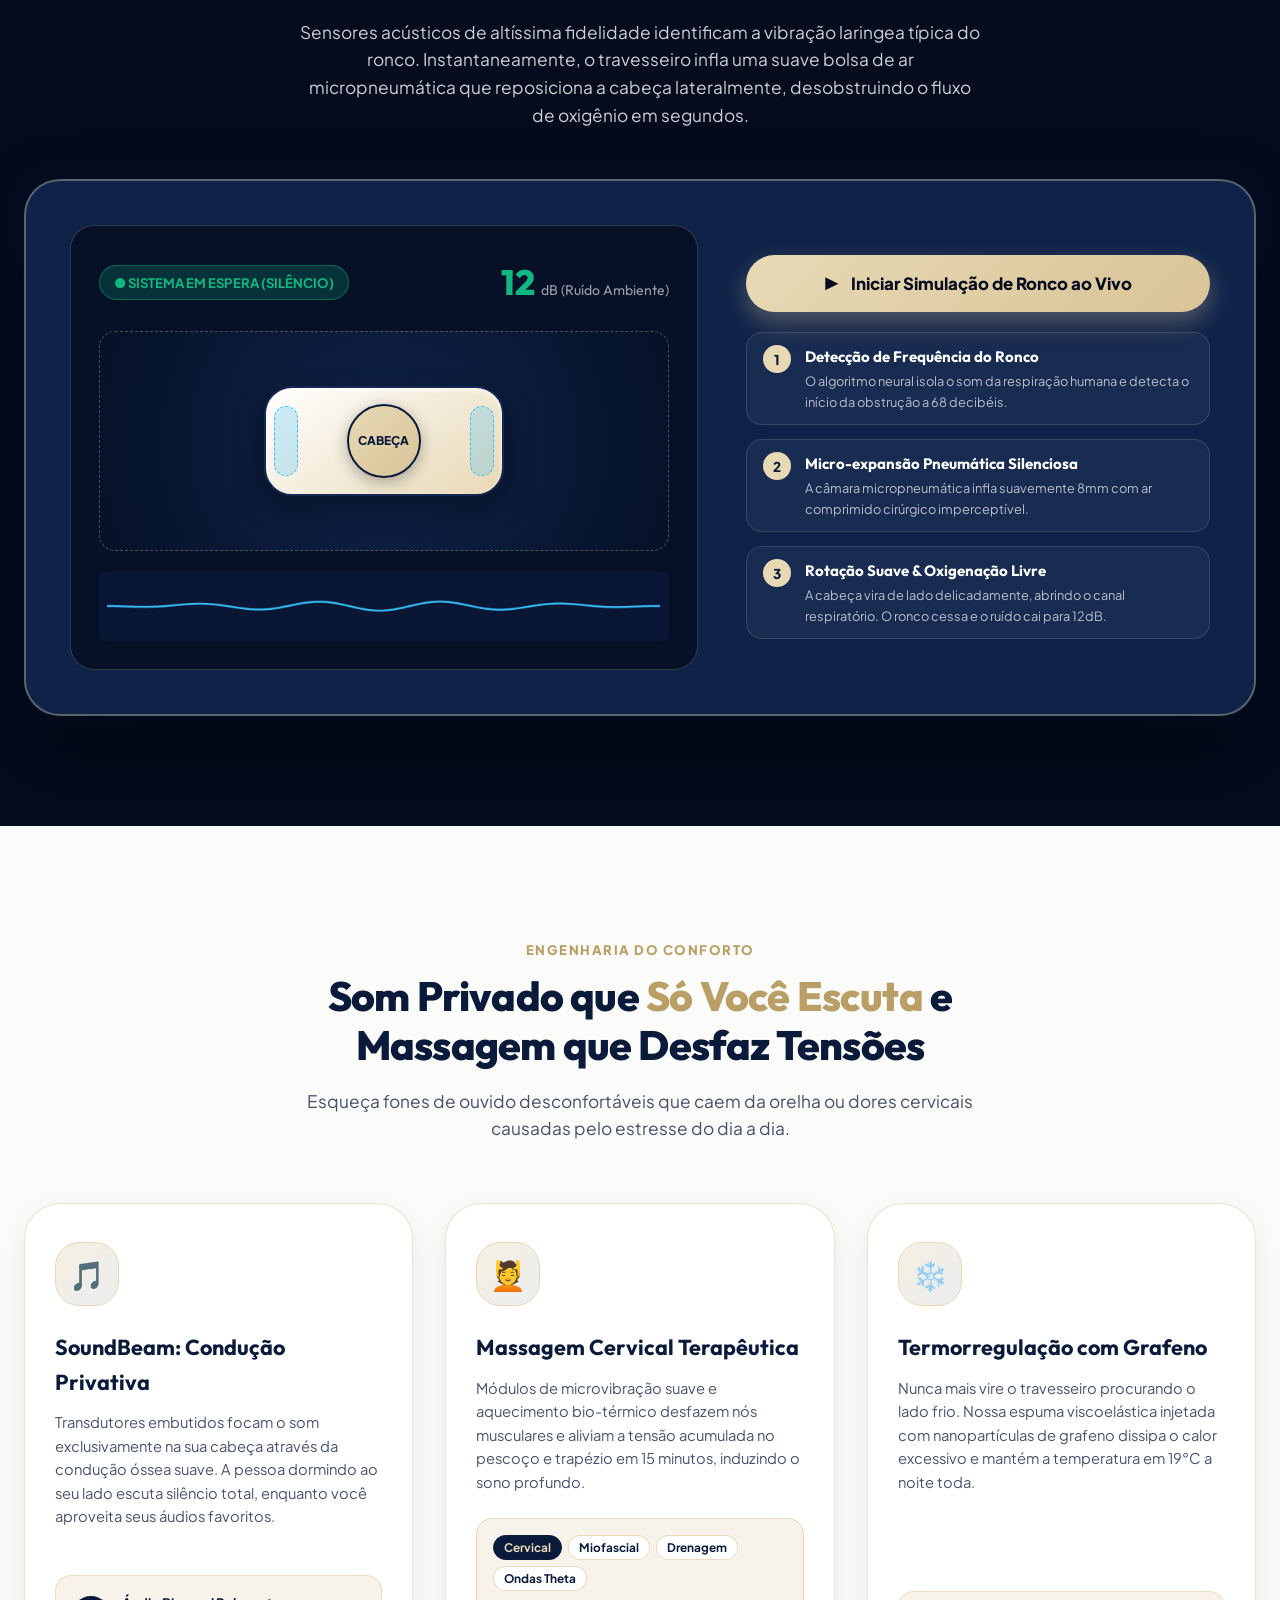
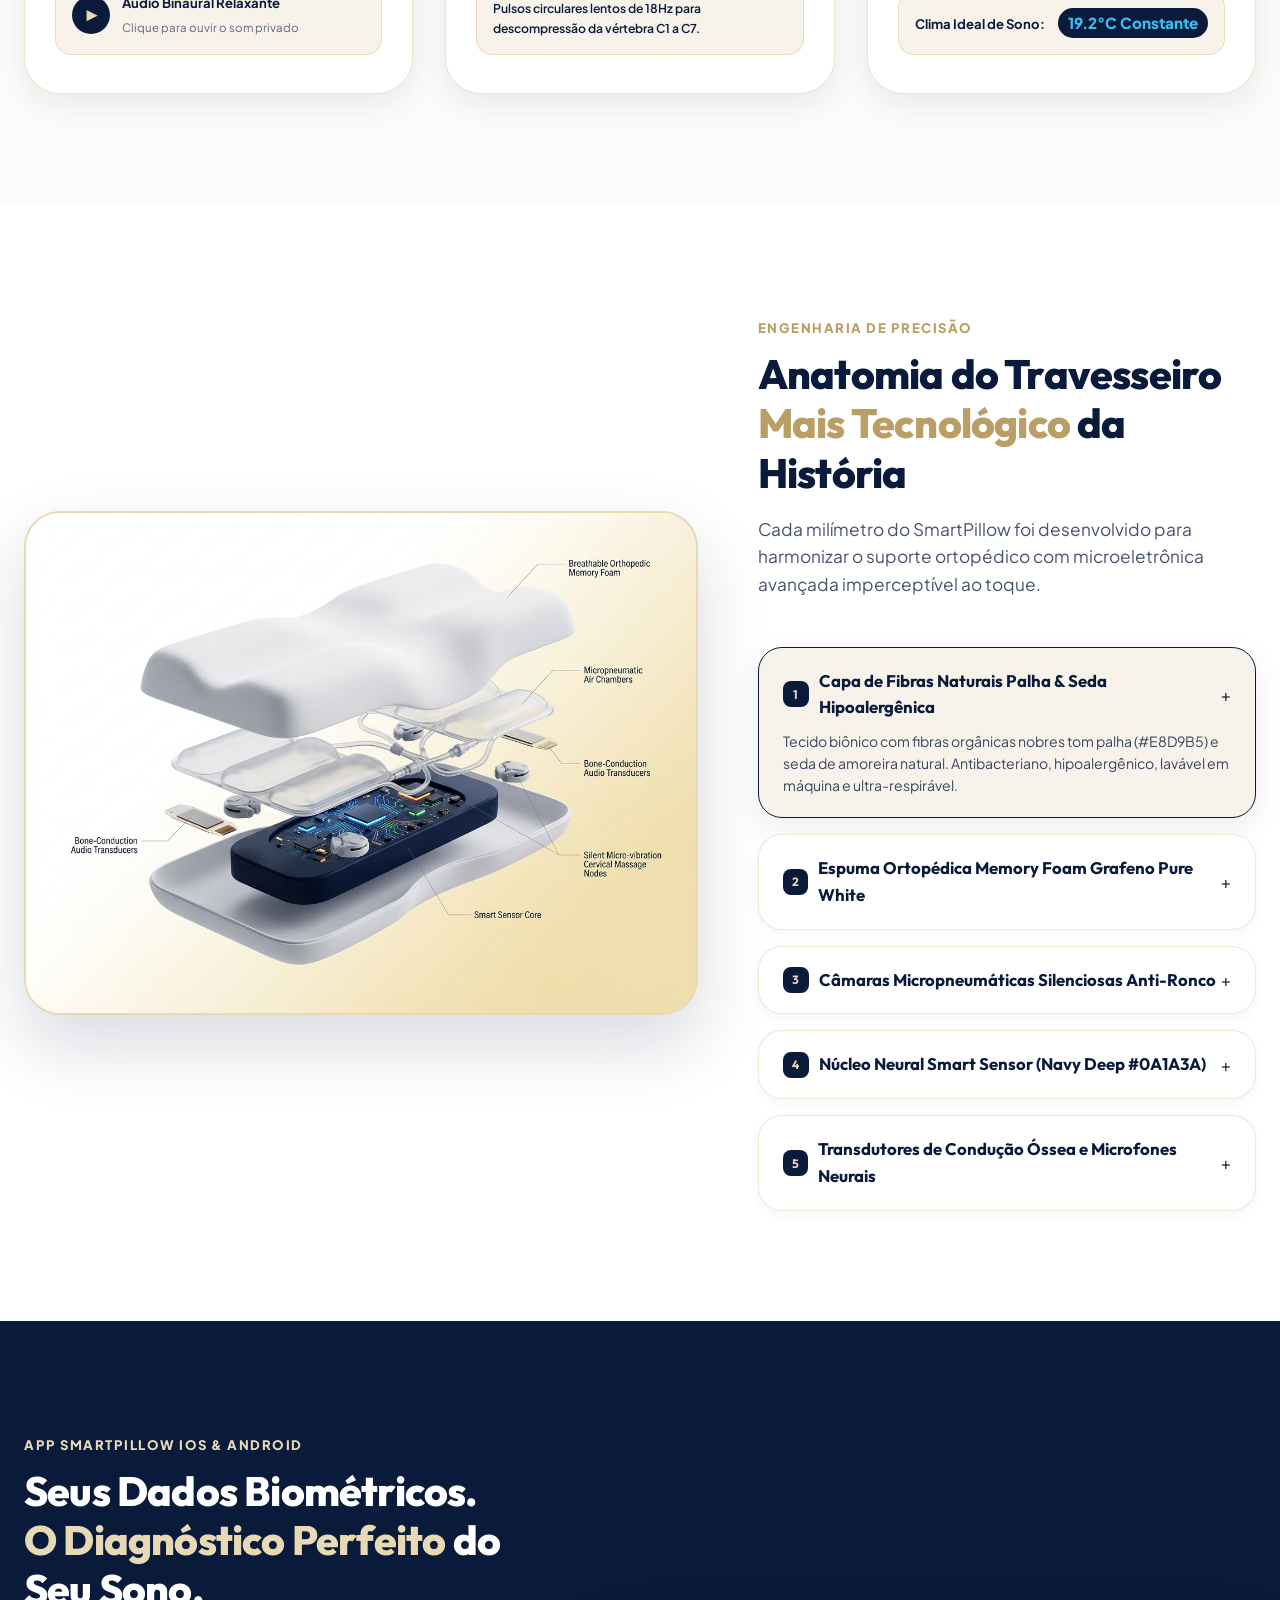
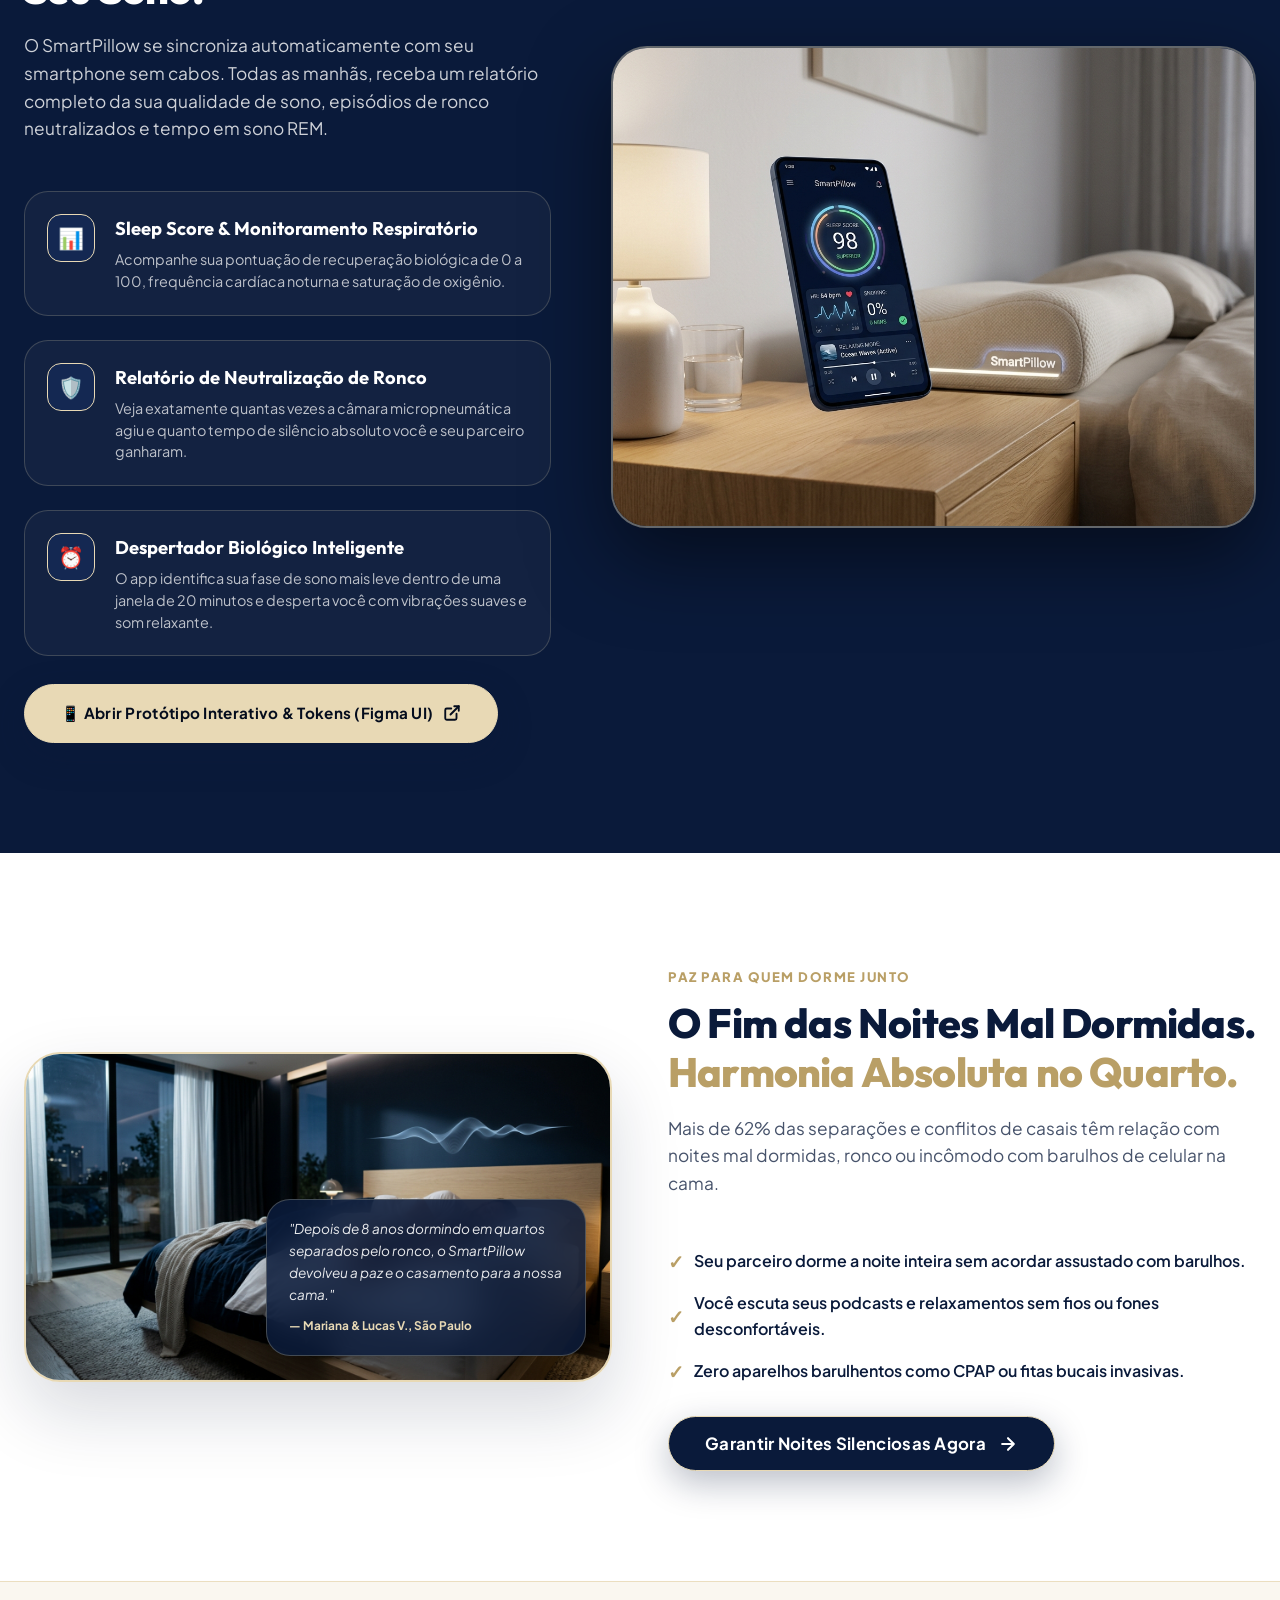
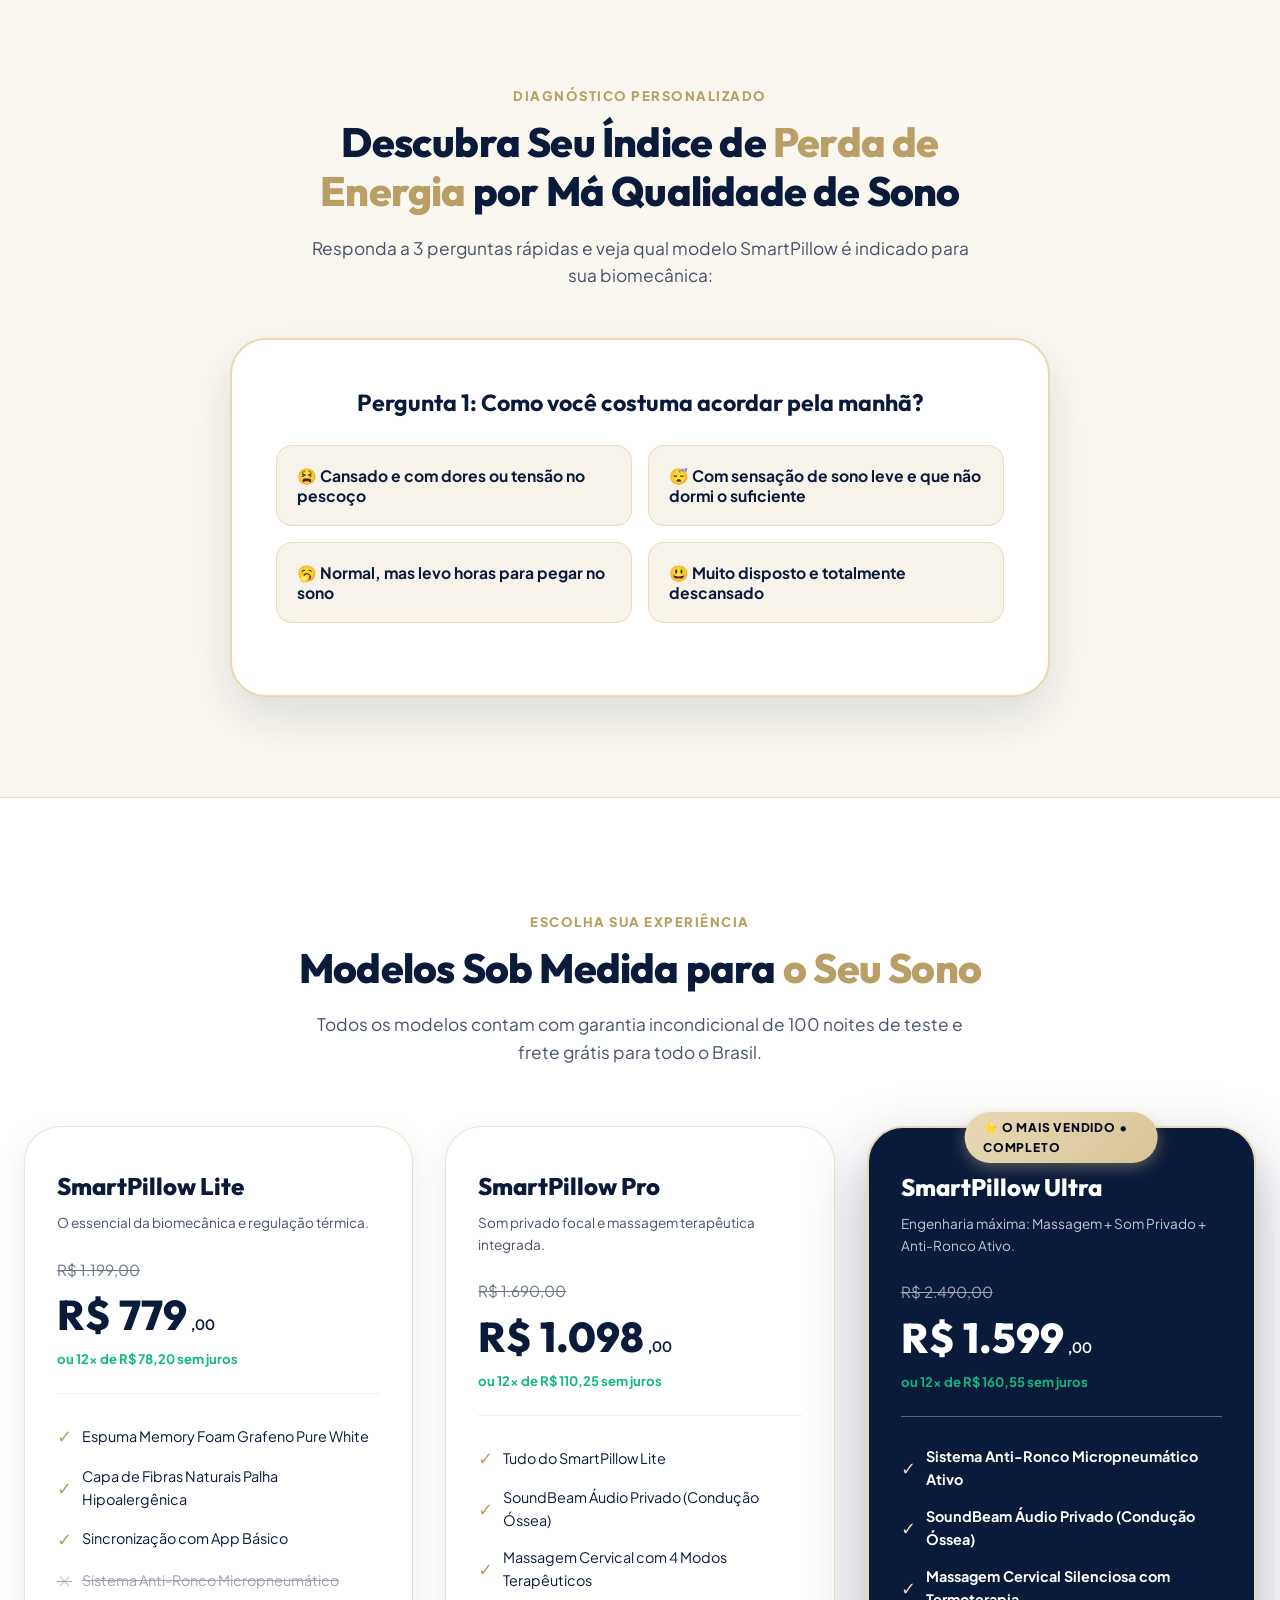
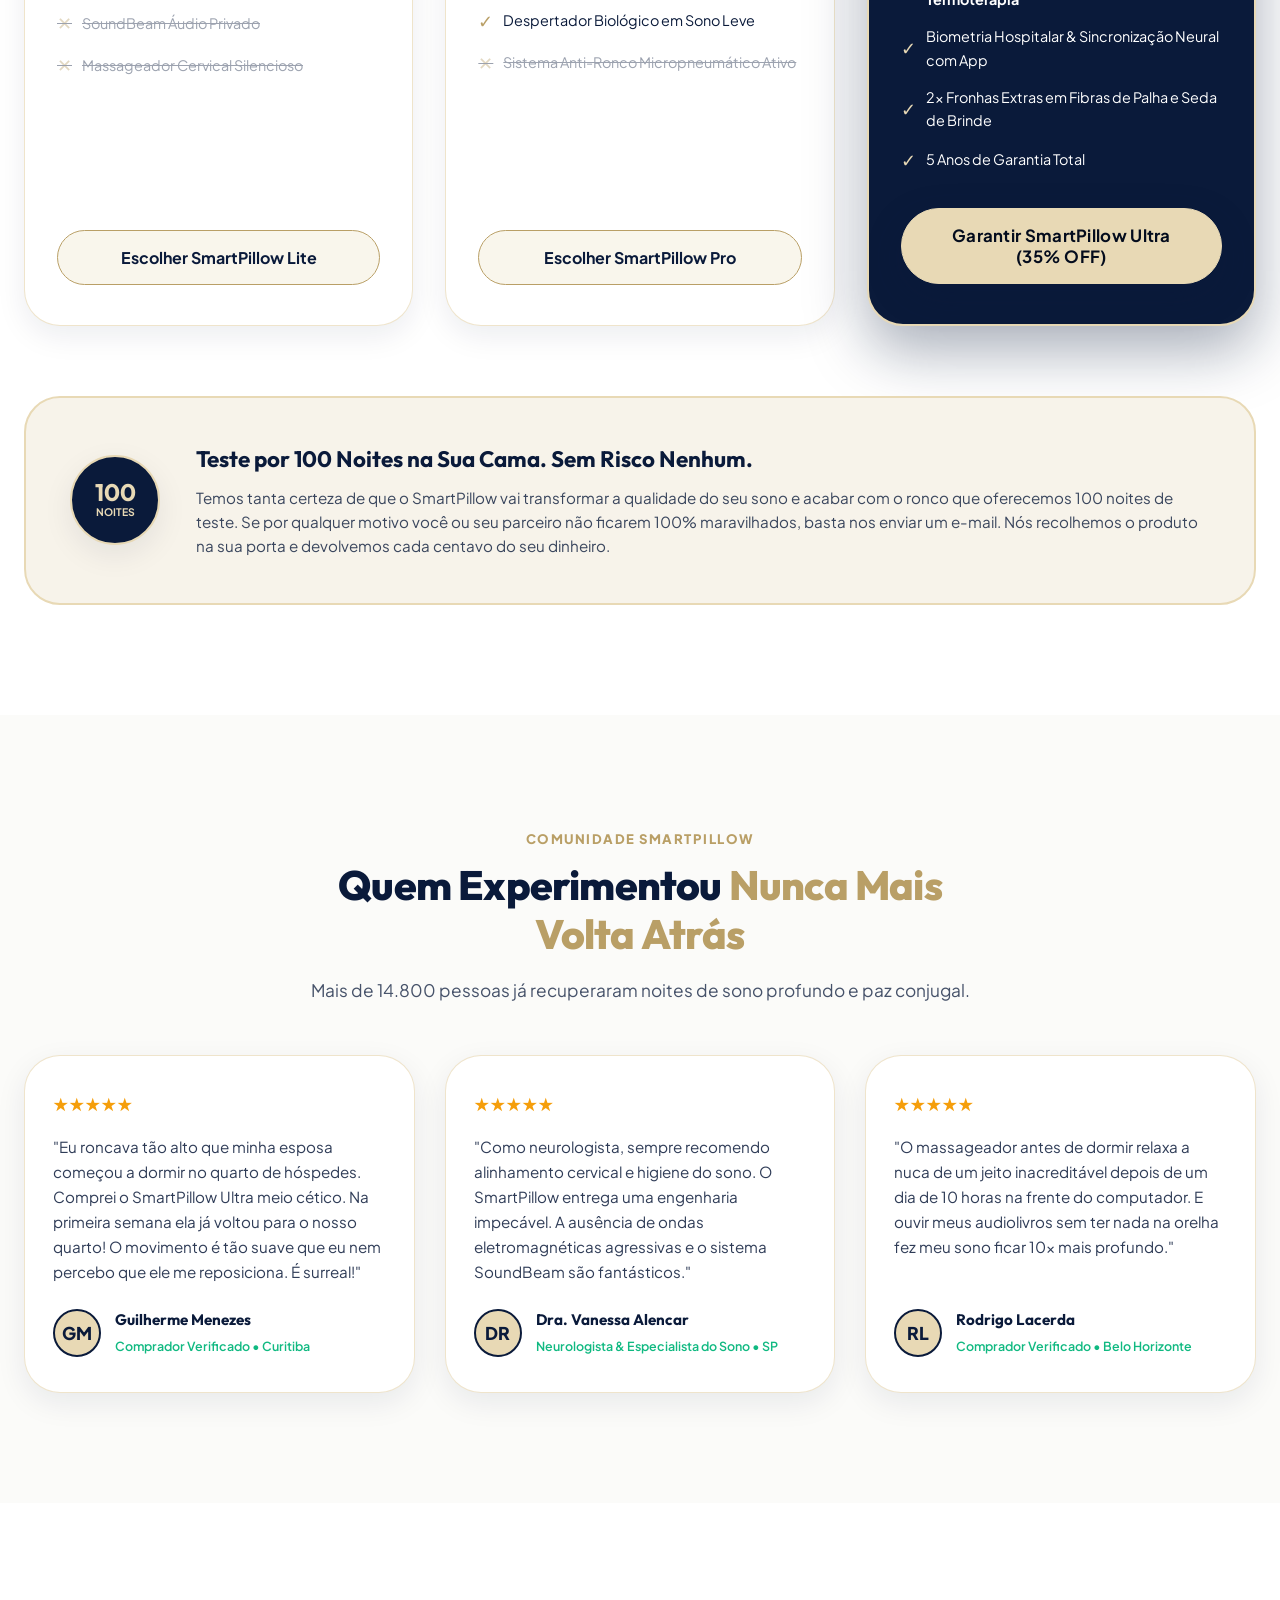
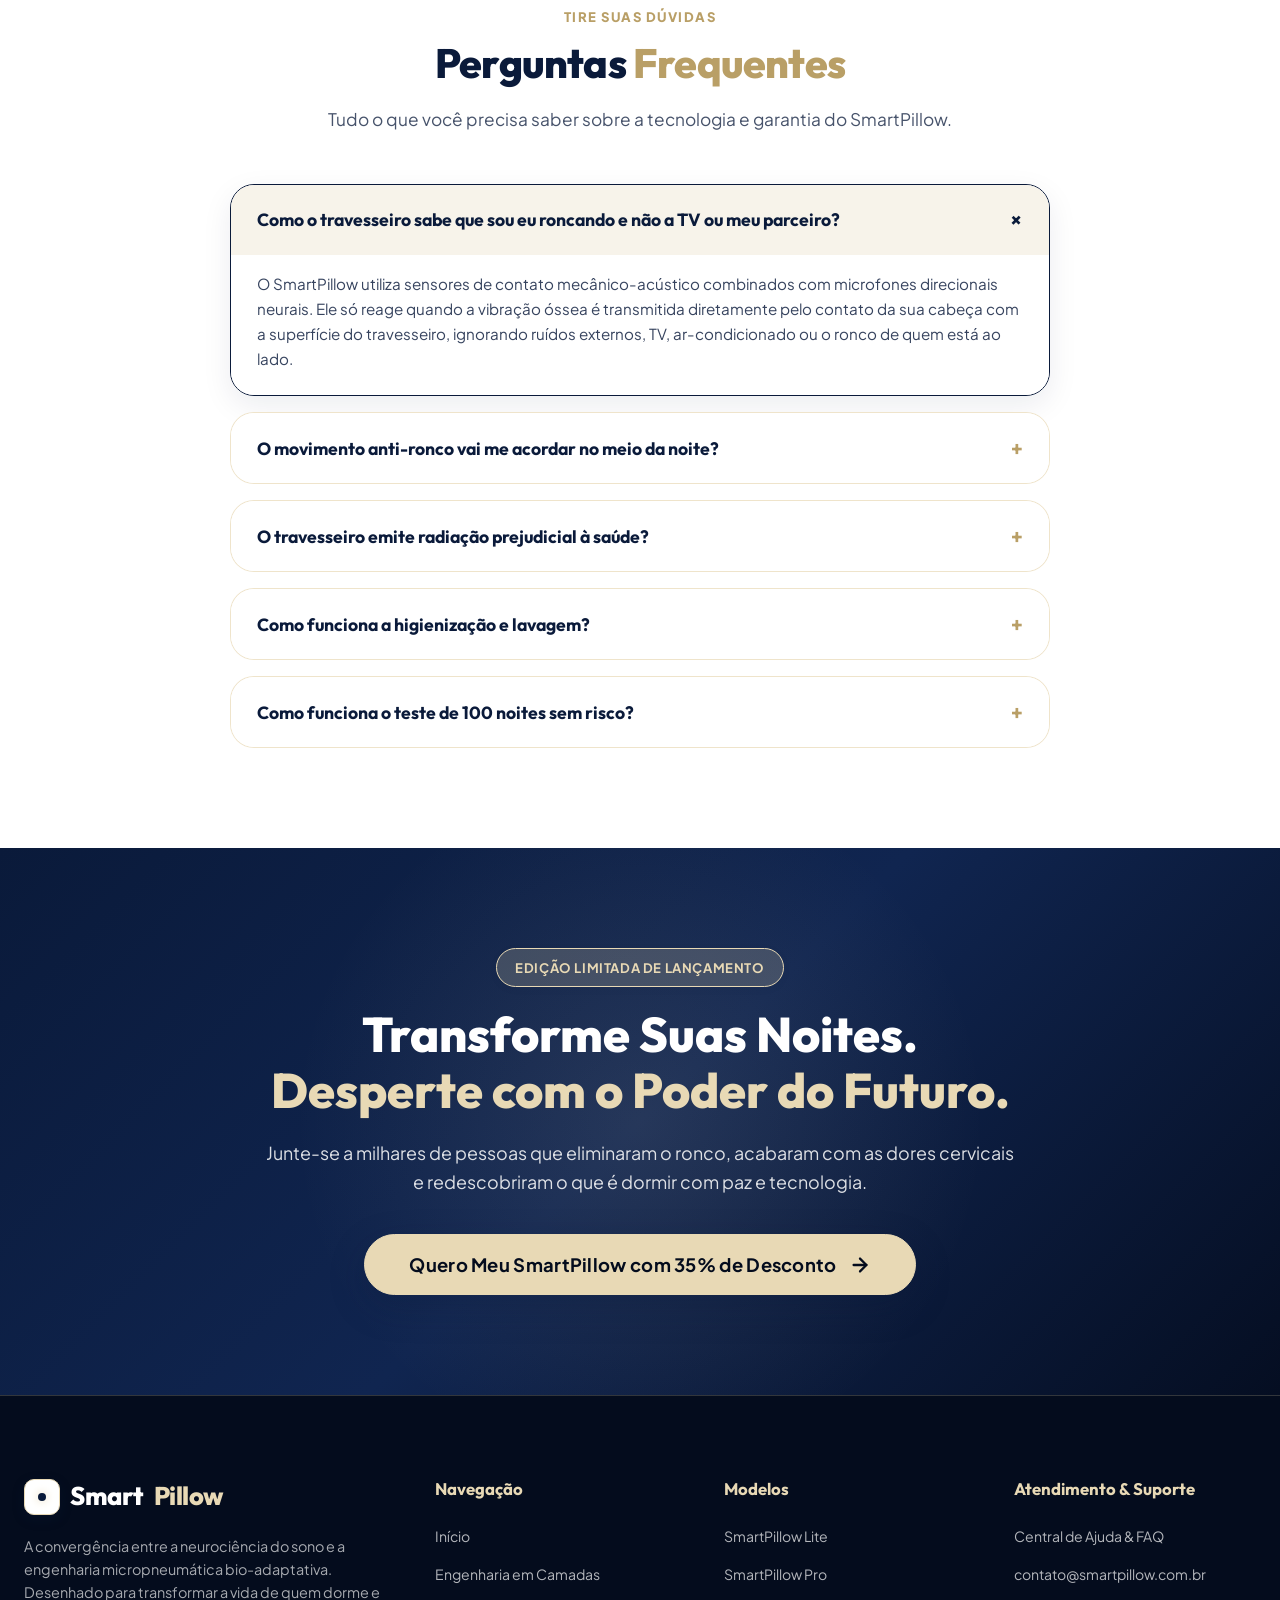
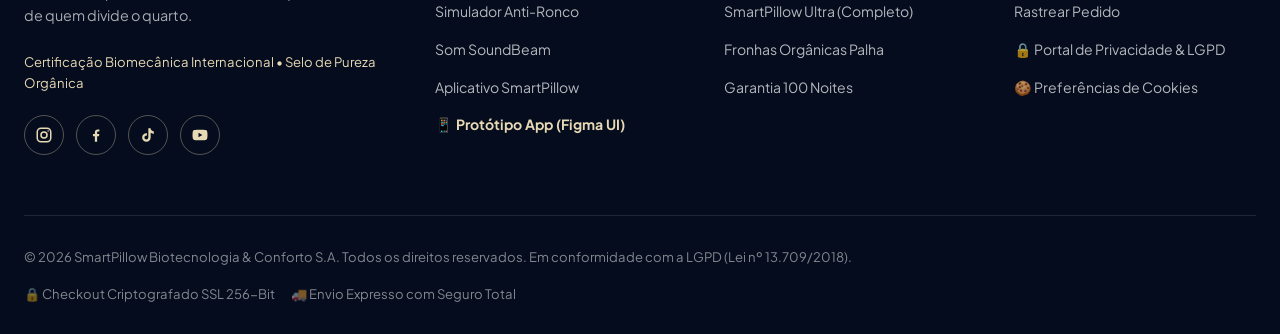
==== commit d6b64118: "Adiciona Facebook nas redes sociais do rodapé Co-Authored-By: Claude Opus 5.5 <noreply@anthropic.com" ====
--- a/index.html
+++ b/index.html
@@ -892,6 +892,9 @@
             <a href="https://instagram.com/smartpillow.br" target="_blank" rel="noopener" aria-label="Instagram @smartpillow.br" title="Instagram">
               <svg viewBox="0 0 24 24" fill="none" stroke="currentColor" stroke-width="2" aria-hidden="true"><rect x="3" y="3" width="18" height="18" rx="5"/><circle cx="12" cy="12" r="4"/><circle cx="17.5" cy="6.5" r="1" fill="currentColor" stroke="none"/></svg>
             </a>
+            <a href="https://www.facebook.com/profile.php?id=61595934270145" target="_blank" rel="noopener" aria-label="Facebook SmartPillow" title="Facebook">
+              <svg viewBox="0 0 24 24" fill="currentColor" aria-hidden="true"><path d="M13.5 21v-7.5h2.53l.38-2.94H13.5V8.69c0-.85.24-1.43 1.46-1.43h1.56V4.63A21 21 0 0 0 14.25 4.5c-2.25 0-3.79 1.37-3.79 3.89v2.17H7.92v2.94h2.54V21h3.04z"/></svg>
+            </a>
             <a href="https://tiktok.com/@smartpillowbr" target="_blank" rel="noopener" aria-label="TikTok @smartpillowbr" title="TikTok">
               <svg viewBox="0 0 24 24" fill="currentColor" aria-hidden="true"><path d="M16.6 5.82A4.28 4.28 0 0 1 15.54 3h-3.09v12.4a2.59 2.59 0 0 1-2.59 2.5c-1.42 0-2.6-1.16-2.6-2.6 0-1.72 1.66-3.01 3.37-2.48V9.66c-3.45-.46-6.47 2.22-6.47 5.64 0 3.33 2.76 5.7 5.69 5.7 3.14 0 5.69-2.55 5.69-5.7V9.01a7.35 7.35 0 0 0 4.3 1.38V7.3s-1.88.09-3.24-1.48z"/></svg>
             </a>
